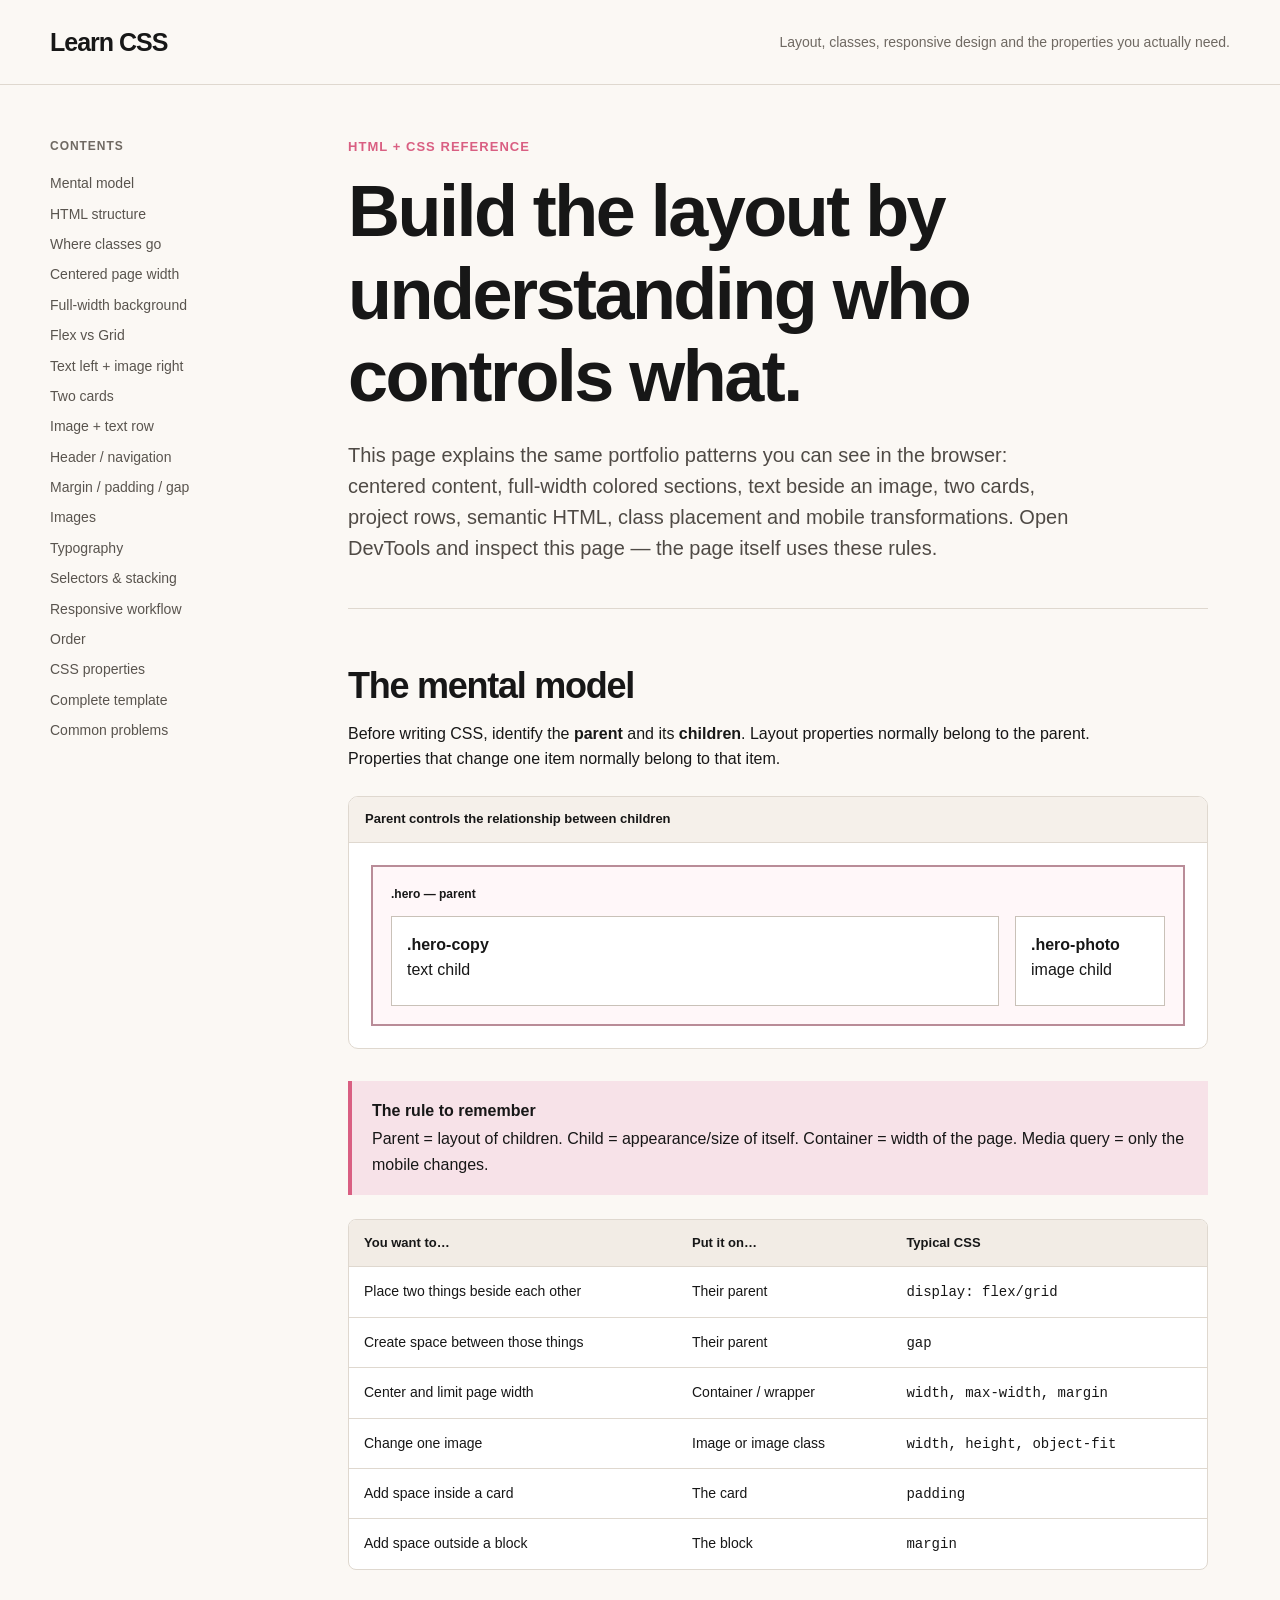
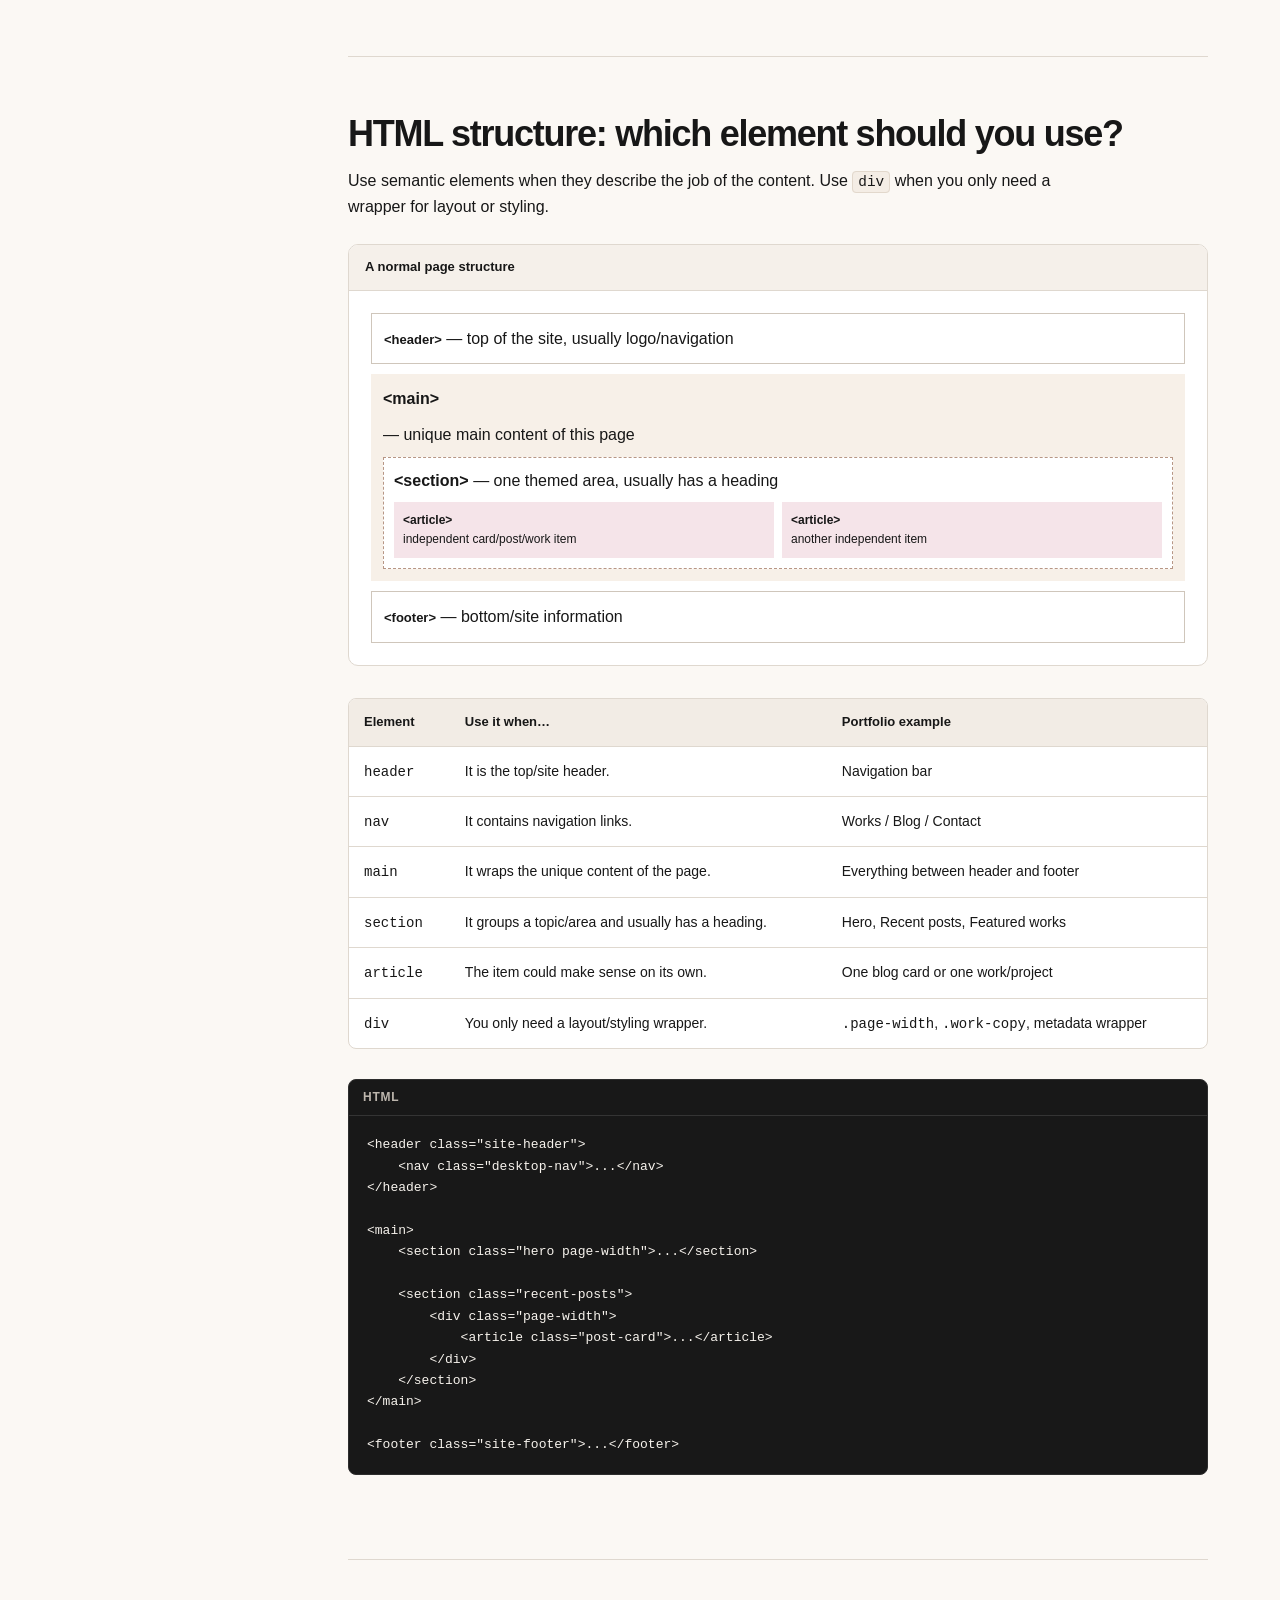
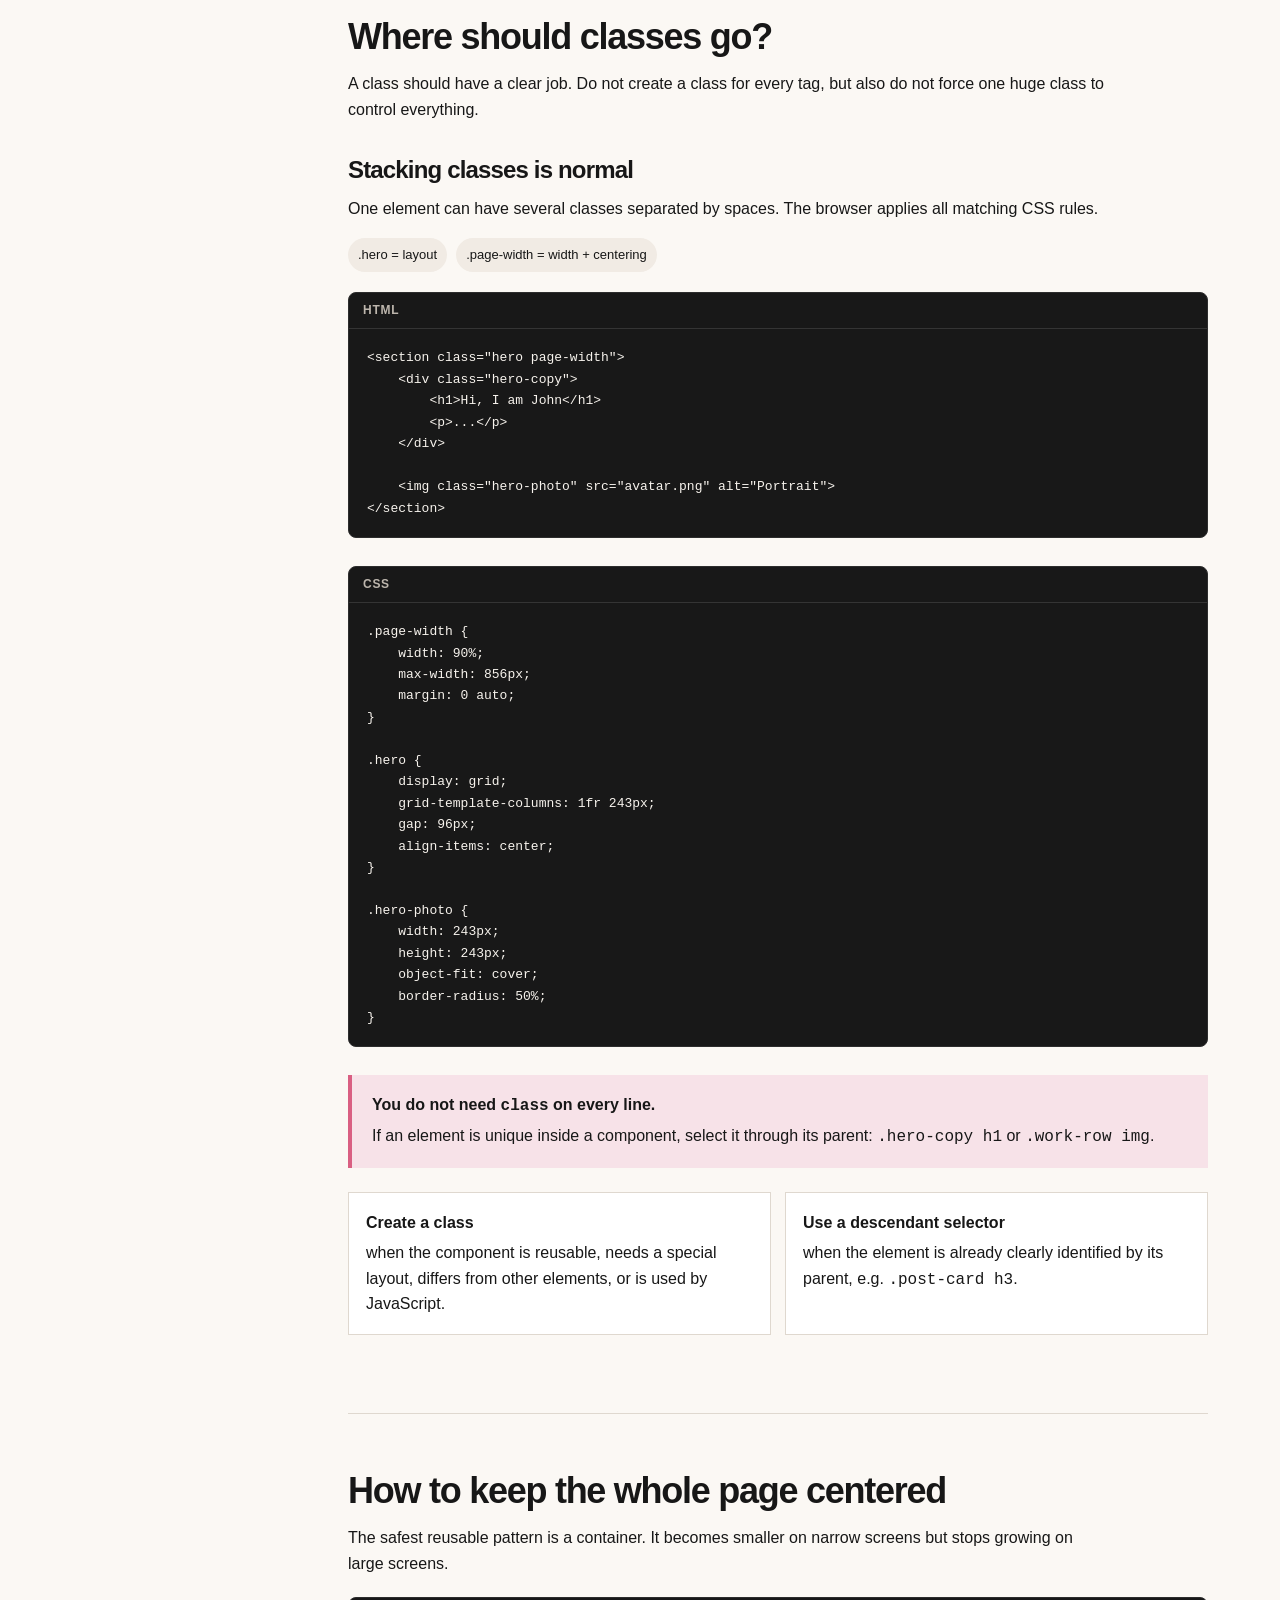
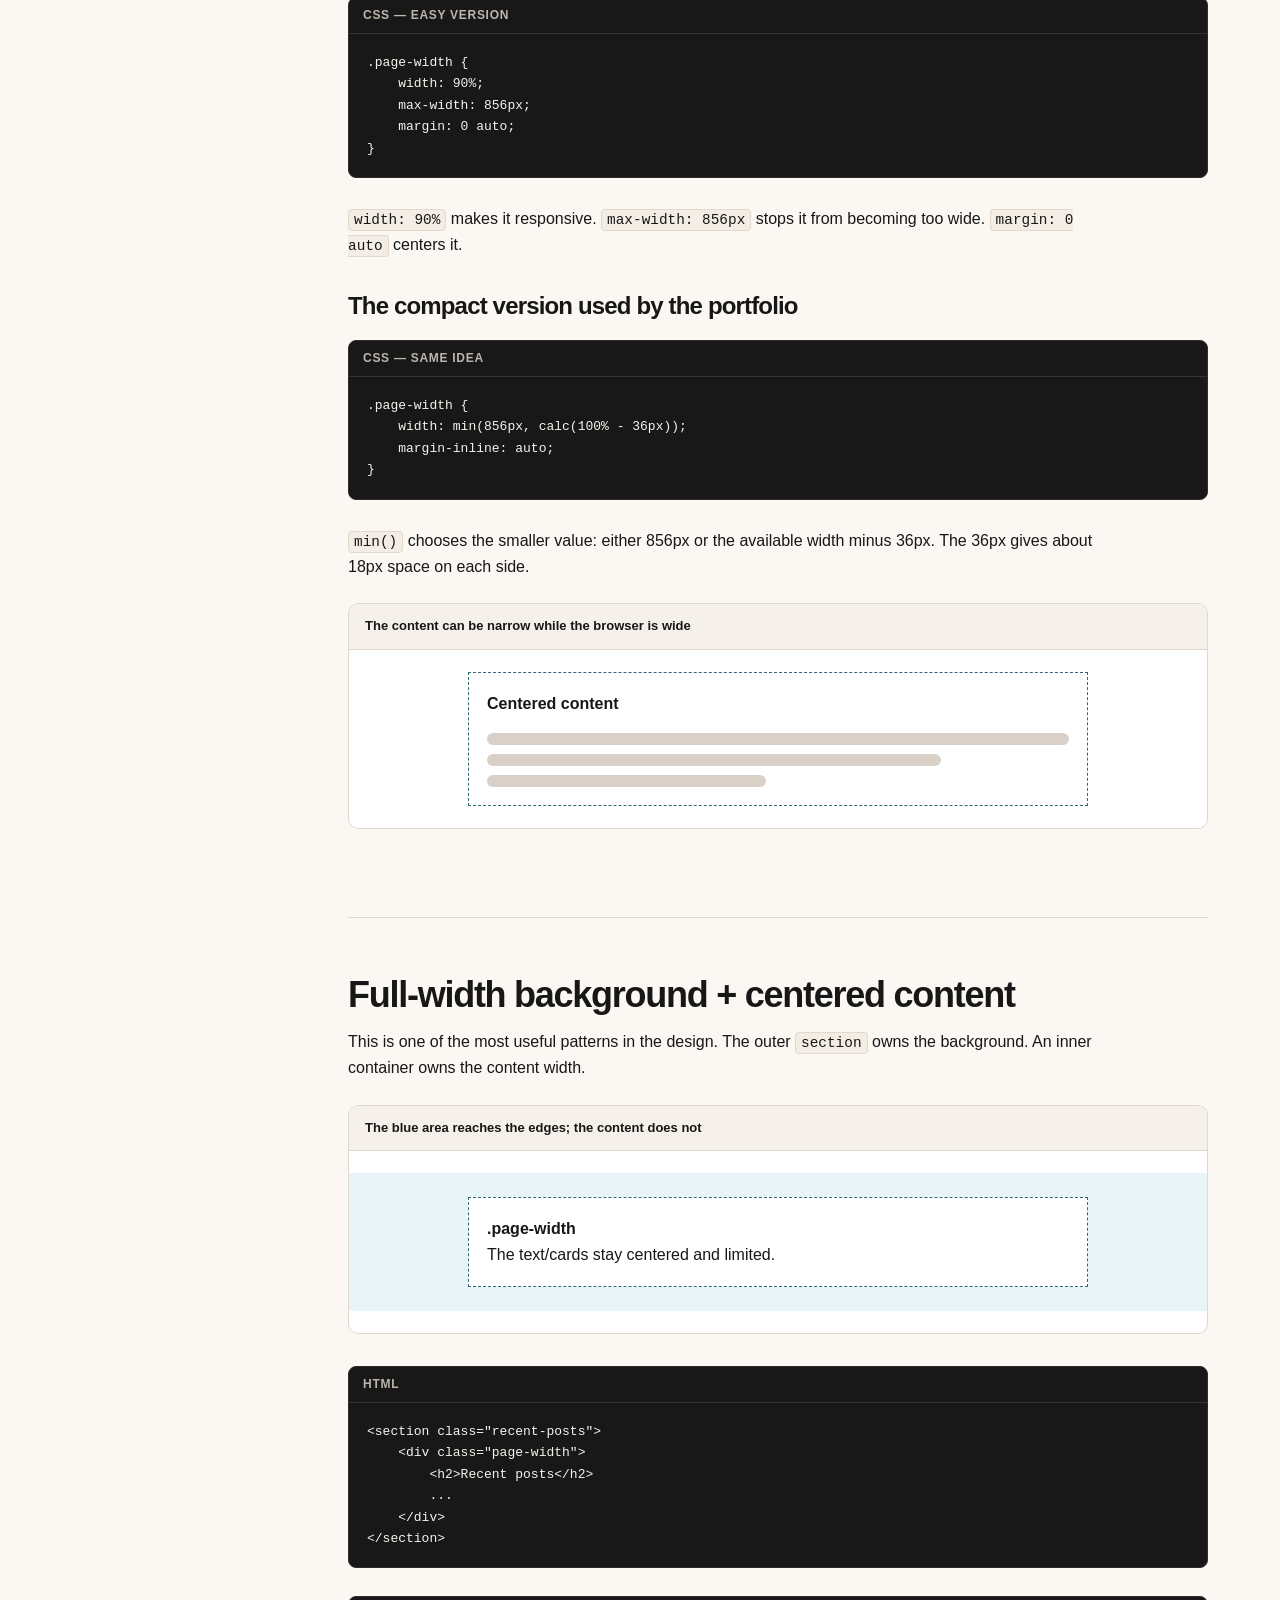
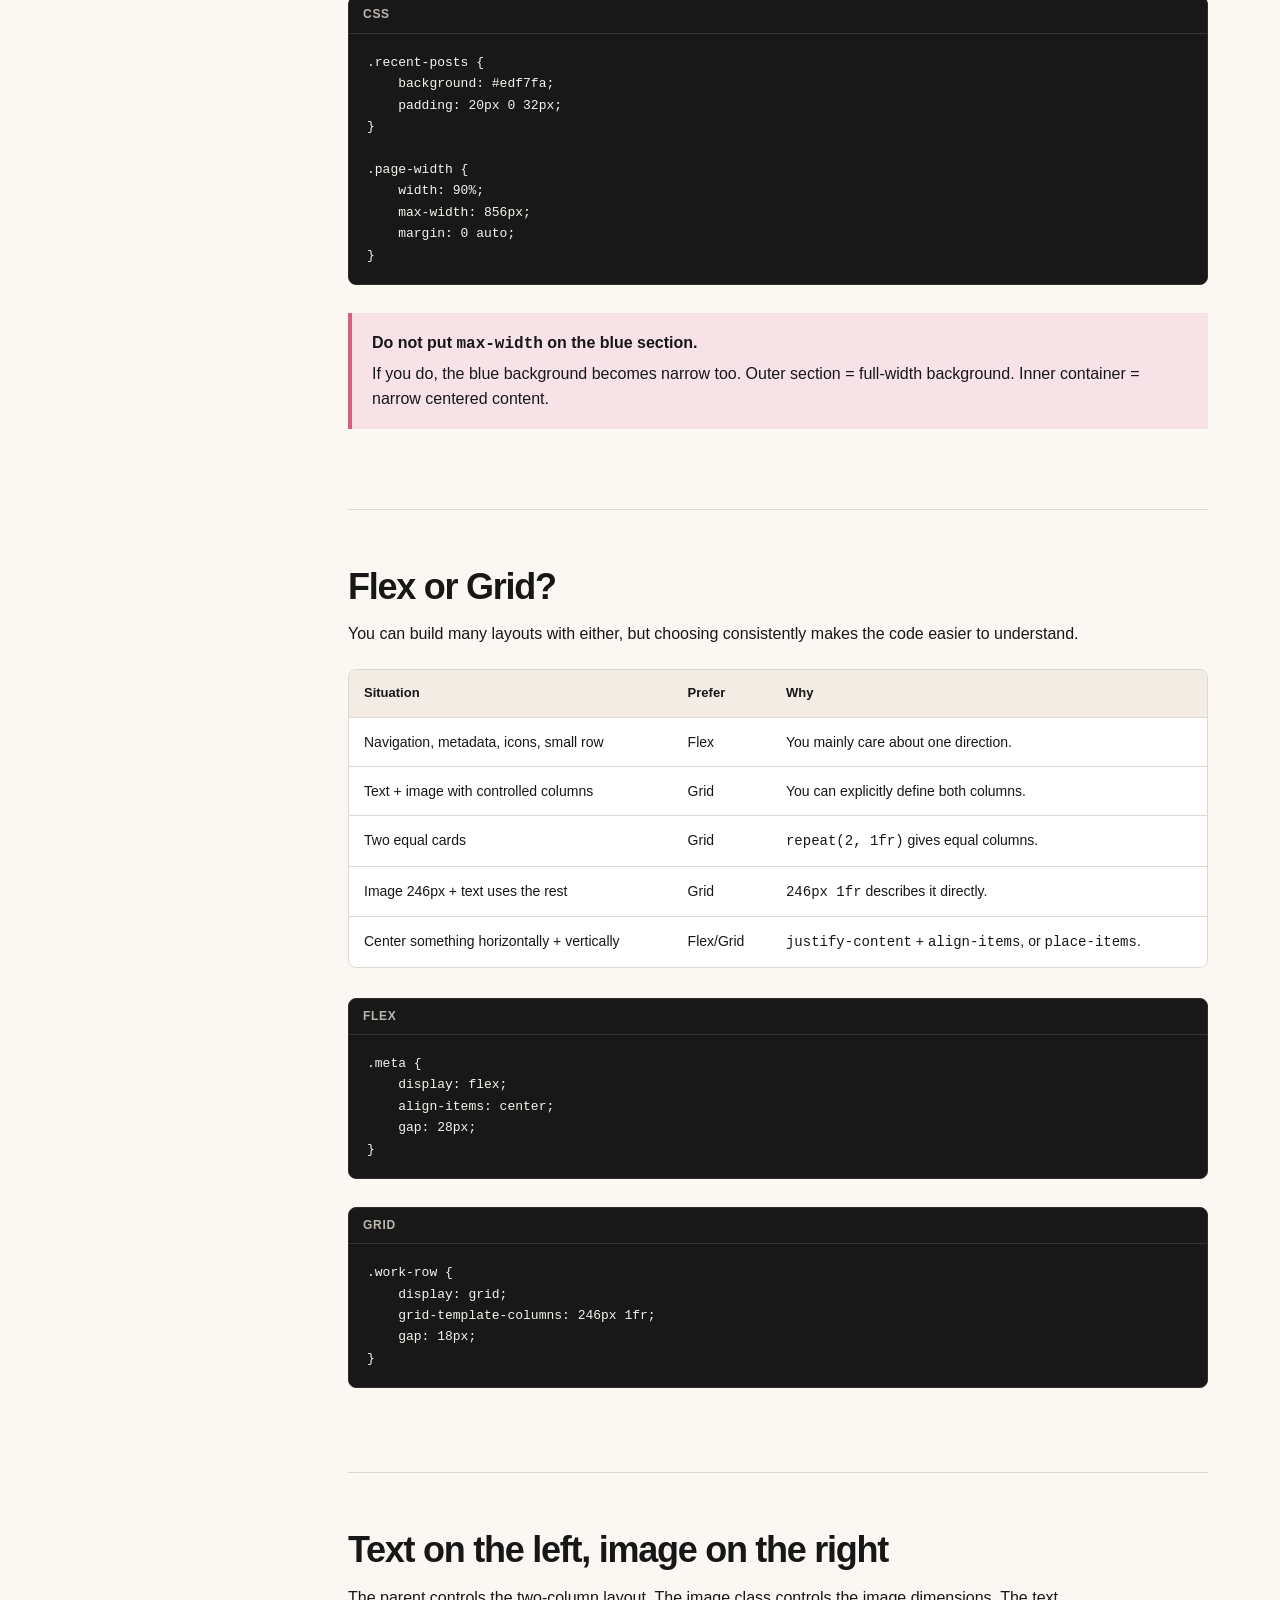
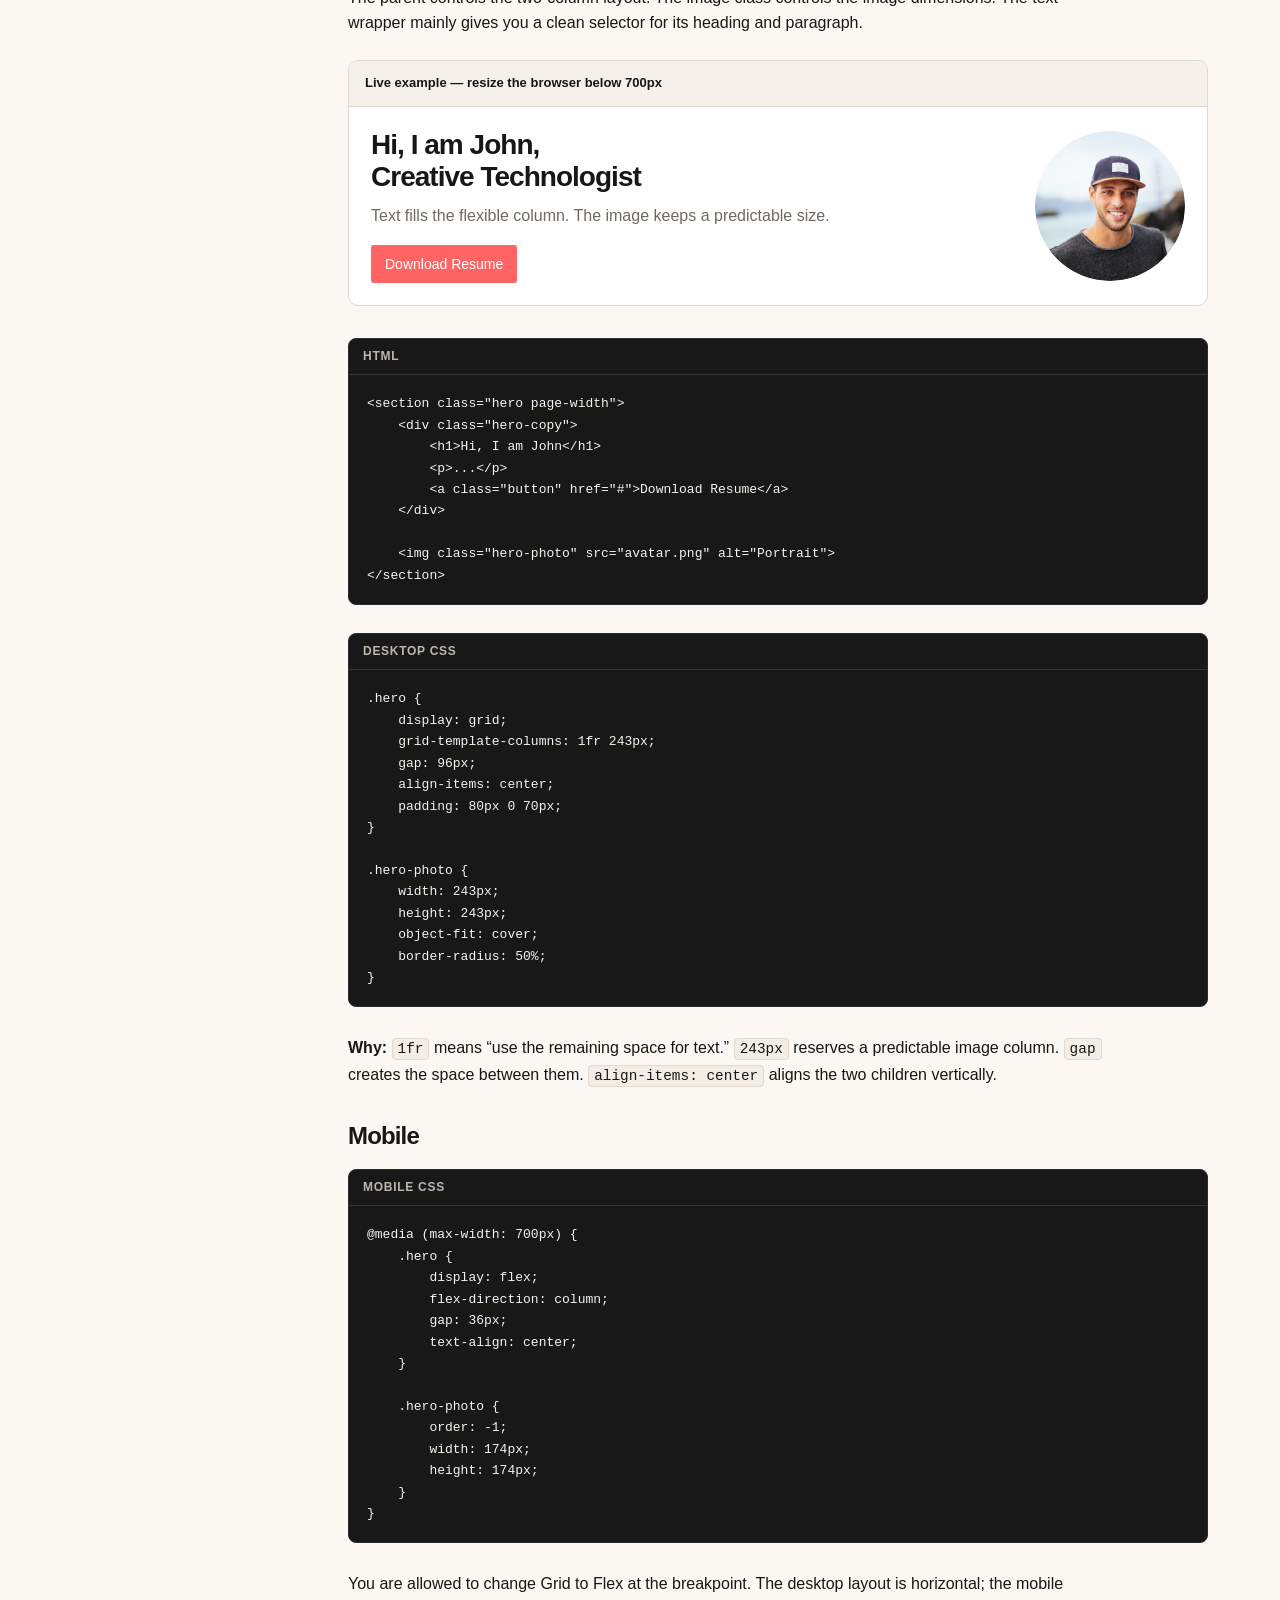
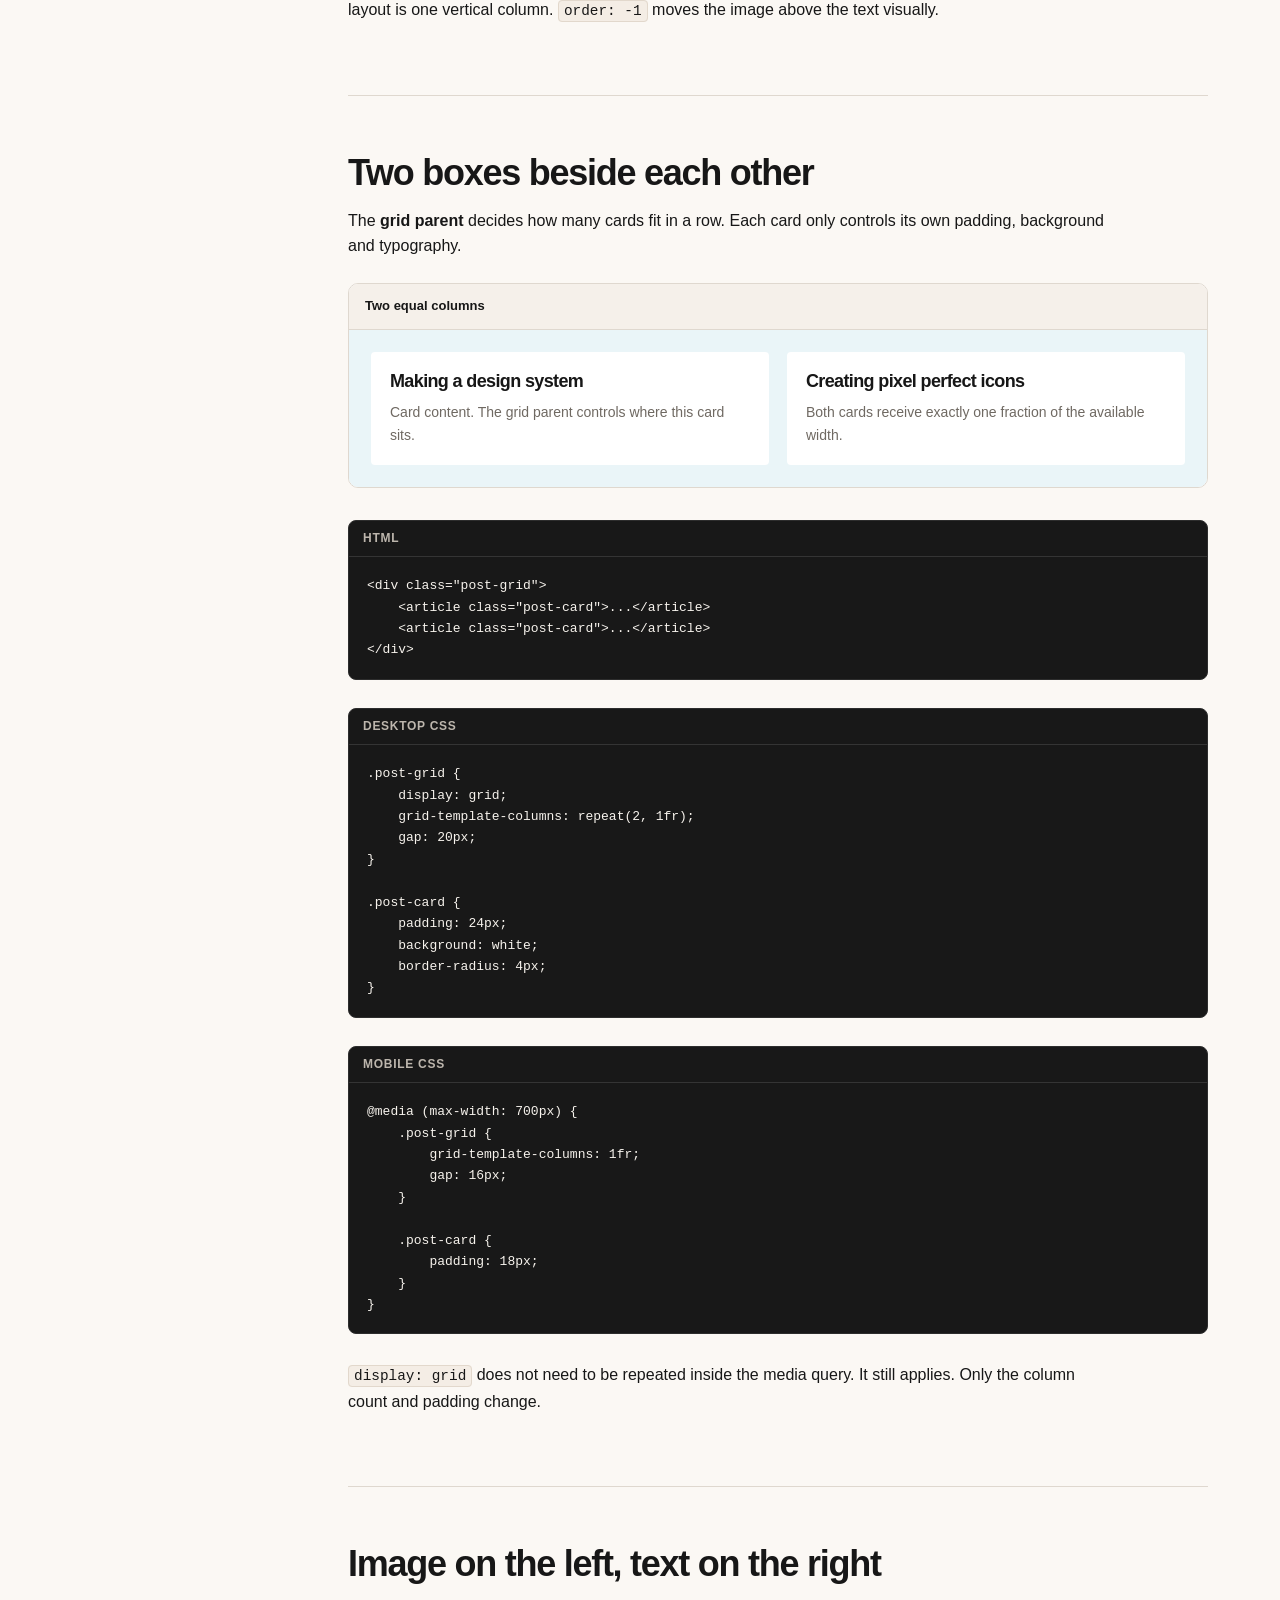
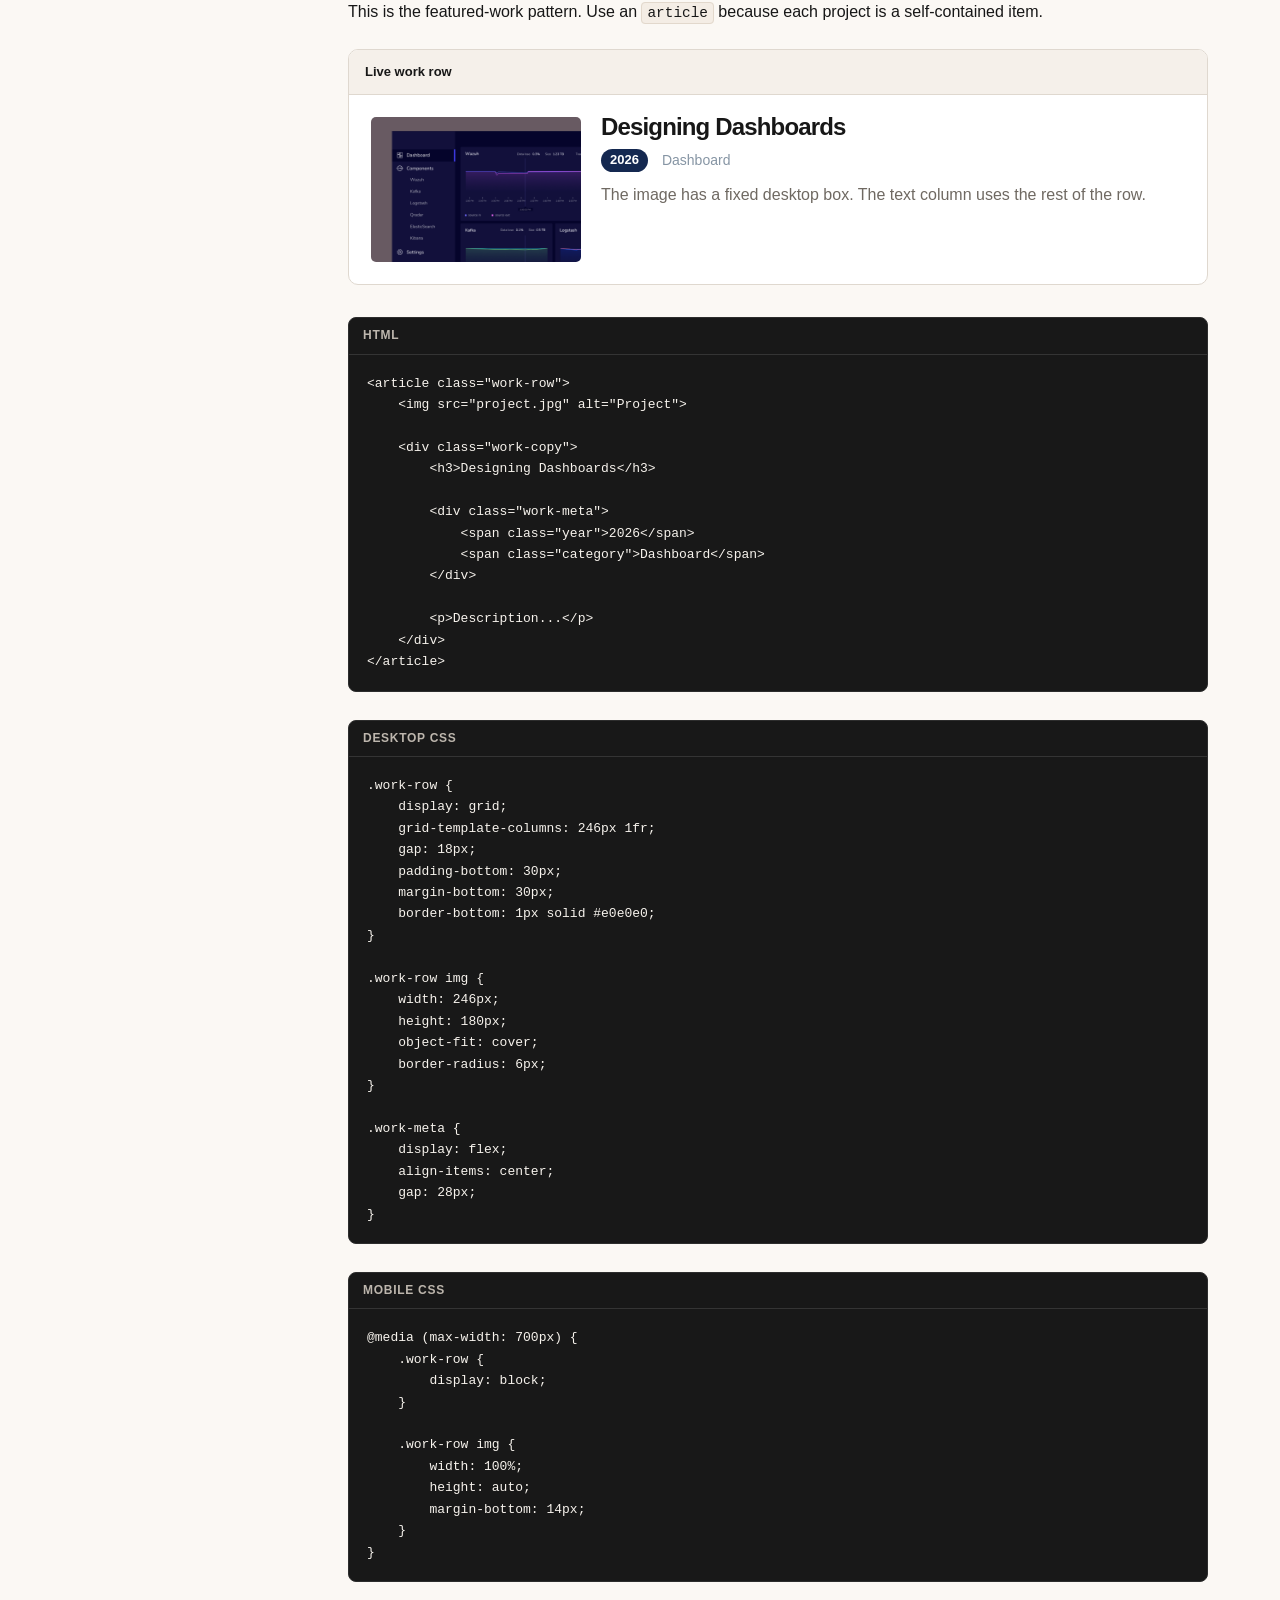
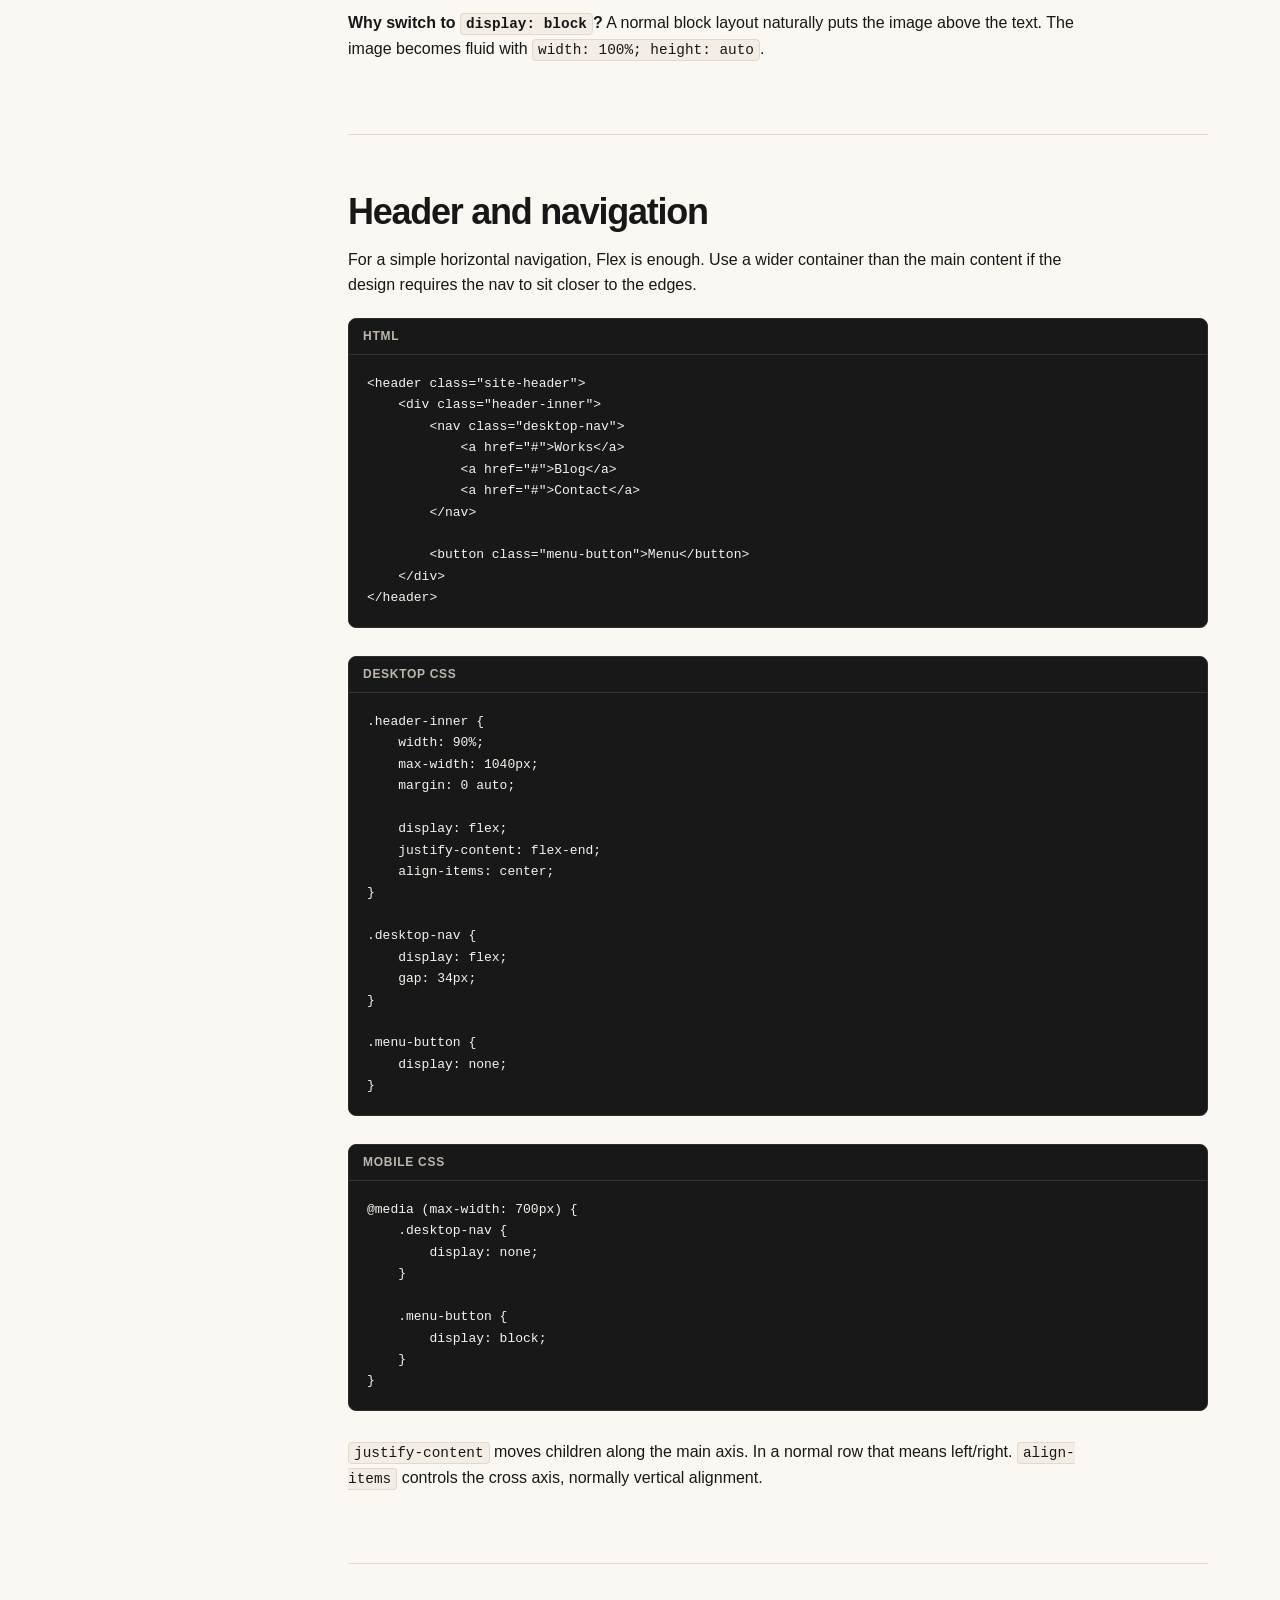
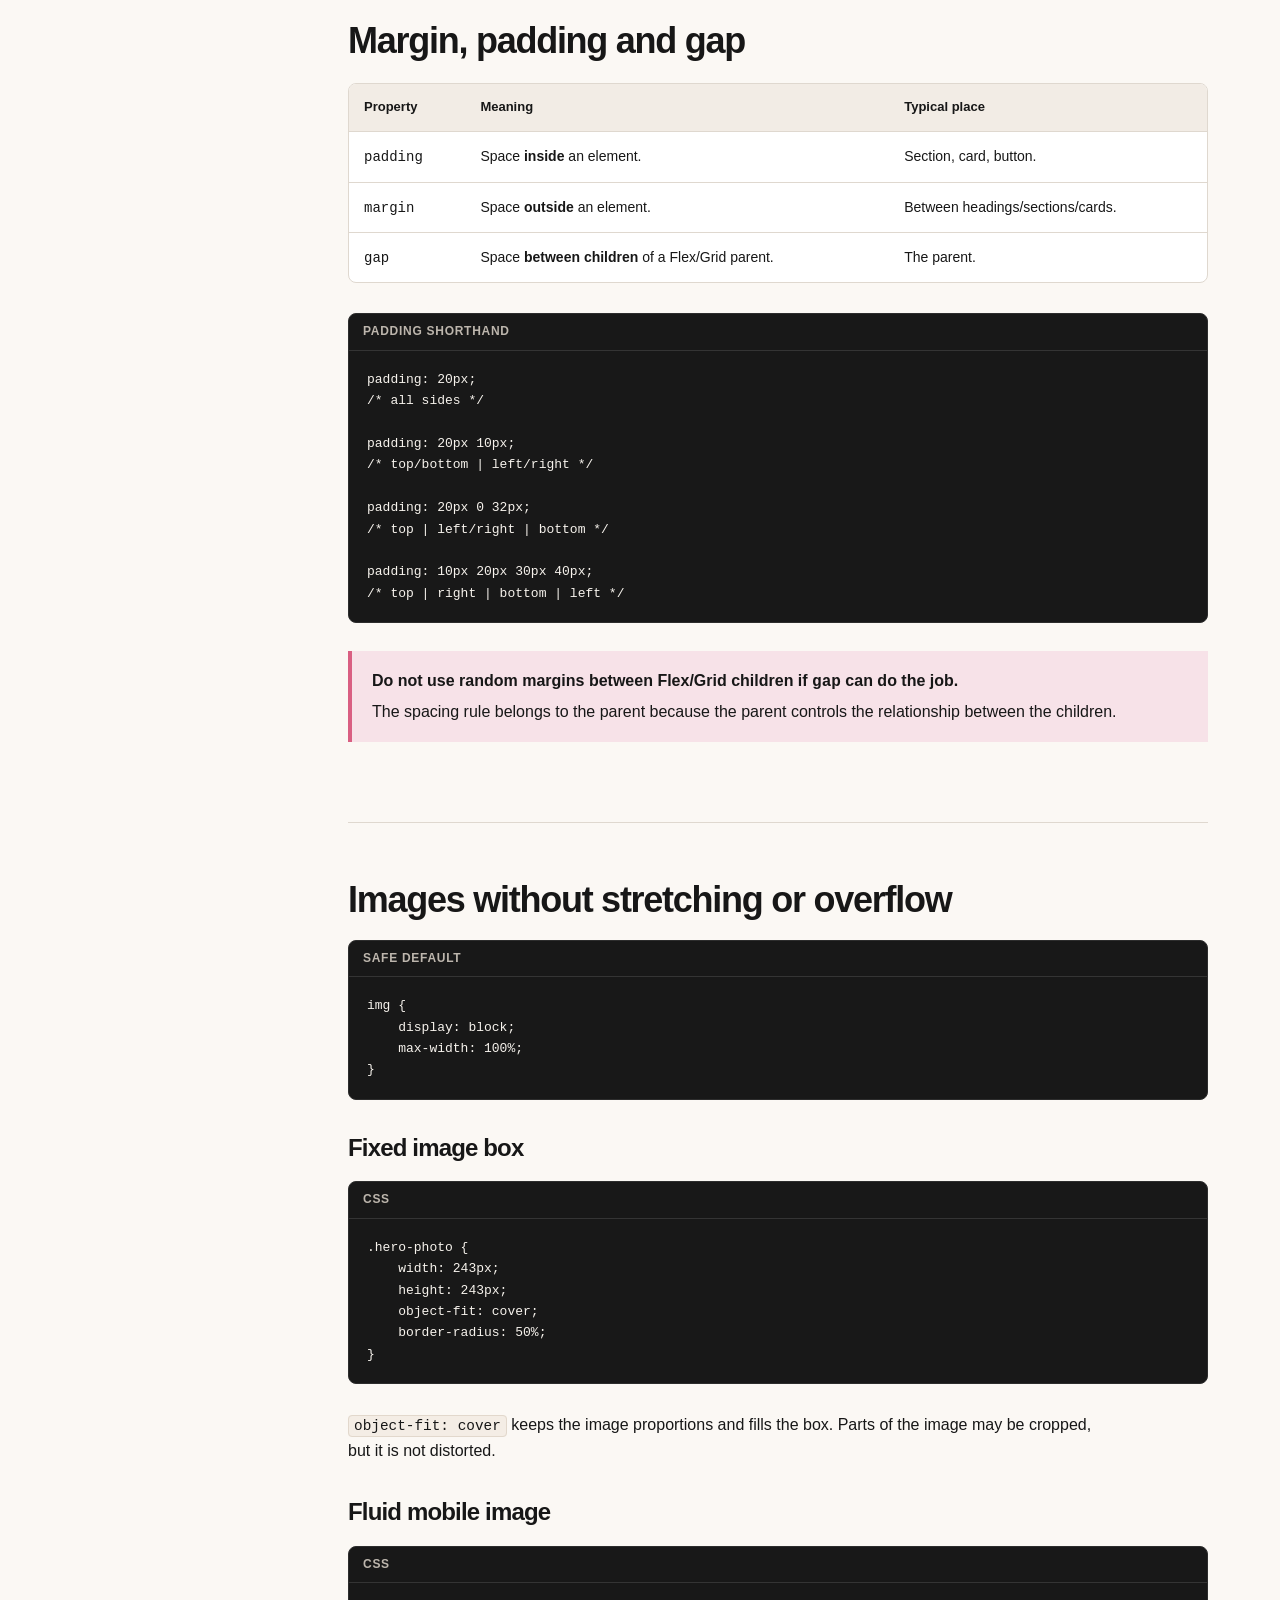
==== learn-css.html @ 68e6df2b "Add files via upload" ====
<!DOCTYPE html>
<html lang="en">
<head>
    <meta charset="UTF-8">
    <meta name="viewport" content="width=device-width, initial-scale=1.0">
    <meta name="description" content="A visual CSS layout and responsive design reference for building portfolio-style pages with HTML and CSS.">
    <title>Learn CSS — Layout & Responsive Design</title>
    <style>

/* =========================================================
   LEARN CSS — LAYOUT & RESPONSIVE DESIGN
   Open this file in DevTools. It is intentionally organized
   in the same order as the page.
   ========================================================= */

/* ---------- DESIGN TOKENS ---------- */
:root {
    --ink: #171717;
    --muted: #6f6962;
    --paper: #fbf8f4;
    --surface: #ffffff;
    --soft: #f1ebe4;
    --line: #dfd8cf;
    --accent: #d95f82;
    --accent-soft: #f7e2e8;
    --blue-soft: #e8f4f7;
    --blue: #2f6775;
    --code-bg: #181818;
    --code-text: #f7f3ed;
    --max-guide: 860px;
}

/* ---------- SAFE DEFAULTS ---------- */
* {
    box-sizing: border-box;
}

html {
    scroll-behavior: smooth;
}

body {
    margin: 0;
    color: var(--ink);
    background: var(--paper);
    font-family: Helvetica, Arial, sans-serif;
    font-size: 16px;
    line-height: 1.6;
}

img {
    display: block;
    max-width: 100%;
}

a {
    color: inherit;
}

button,
input,
select,
textarea {
    font: inherit;
}

code,
pre {
    font-family: "SFMono-Regular", Consolas, "Liberation Mono", monospace;
}

/* ---------- PAGE SHELL ---------- */
.site-header {
    border-bottom: 1px solid var(--line);
    background: rgba(251, 248, 244, 0.96);
}

.header-inner {
    width: min(1180px, calc(100% - 40px));
    margin: 0 auto;
    padding: 22px 0;
    display: flex;
    justify-content: space-between;
    align-items: center;
    gap: 24px;
}

.brand {
    font-size: 25px;
    font-weight: 800;
    letter-spacing: -0.04em;
    text-decoration: none;
}

.header-note {
    margin: 0;
    color: var(--muted);
    font-size: 14px;
}

.mobile-toc {
    display: none;
}

.page-shell {
    width: min(1180px, calc(100% - 40px));
    margin: 0 auto;
    padding: 52px 0 90px;
    display: grid;
    grid-template-columns: 230px minmax(0, 1fr);
    gap: 68px;
    align-items: start;
}

.sidebar {
    position: sticky;
    top: 24px;
}

.sidebar-title {
    margin: 0 0 12px;
    color: var(--muted);
    font-size: 12px;
    font-weight: 700;
    letter-spacing: 0.08em;
    text-transform: uppercase;
}

.sidebar a {
    display: block;
    padding: 4px 0;
    color: #59544e;
    font-size: 14px;
    text-decoration: none;
}

.sidebar a:hover {
    color: var(--accent);
}

.guide {
    min-width: 0;
    max-width: var(--max-guide);
}

/* ---------- TYPOGRAPHY ---------- */
.guide-intro {
    padding-bottom: 44px;
    border-bottom: 1px solid var(--line);
}

.eyebrow {
    margin: 0 0 12px;
    color: var(--accent);
    font-size: 13px;
    font-weight: 800;
    letter-spacing: 0.08em;
    text-transform: uppercase;
}

h1,
h2,
h3,
h4 {
    line-height: 1.15;
    letter-spacing: -0.035em;
}

h1 {
    max-width: 780px;
    margin: 0 0 22px;
    font-size: clamp(42px, 7vw, 72px);
}

.lead {
    max-width: 740px;
    margin: 0;
    color: #4f4a45;
    font-size: 20px;
    line-height: 1.55;
}

.guide-section {
    padding: 56px 0;
    border-bottom: 1px solid var(--line);
    scroll-margin-top: 24px;
}

.guide-section > h2 {
    margin: 0 0 14px;
    font-size: 36px;
}

.guide-section > h3 {
    margin: 34px 0 12px;
    font-size: 24px;
}

.guide-section > p,
.guide-section > ul,
.guide-section > ol {
    max-width: 760px;
}

.guide-section p {
    margin-top: 0;
}

.muted {
    color: var(--muted);
}

.rule {
    margin: 24px 0;
    padding: 17px 20px;
    border-left: 4px solid var(--accent);
    background: var(--accent-soft);
}

.rule strong {
    display: block;
    margin-bottom: 3px;
}

.small-note {
    color: var(--muted);
    font-size: 14px;
}

/* ---------- CODE ---------- */
.code-block {
    margin: 20px 0 28px;
    border: 1px solid #2d2d2d;
    border-radius: 8px;
    overflow: hidden;
    background: var(--code-bg);
}

.code-label {
    padding: 8px 14px;
    border-bottom: 1px solid #343434;
    color: #bdb6ad;
    font-size: 12px;
    font-weight: 700;
    letter-spacing: 0.06em;
    text-transform: uppercase;
}

pre {
    margin: 0;
    padding: 18px;
    overflow-x: auto;
    color: var(--code-text);
    font-size: 13px;
    line-height: 1.65;
    tab-size: 4;
}

.inline-code {
    padding: 2px 5px;
    border: 1px solid #e2d8cc;
    border-radius: 4px;
    background: #f4ede5;
    font-size: 0.9em;
}

/* ---------- TABLES ---------- */
.table-wrap {
    margin: 22px 0 30px;
    overflow-x: auto;
    border: 1px solid var(--line);
    border-radius: 8px;
    background: var(--surface);
}

table {
    width: 100%;
    border-collapse: collapse;
    min-width: 650px;
}

th,
td {
    padding: 13px 15px;
    border-bottom: 1px solid var(--line);
    text-align: left;
    vertical-align: top;
}

th {
    background: #f2ece5;
    font-size: 13px;
}

td {
    font-size: 14px;
}

tr:last-child td {
    border-bottom: 0;
}

/* ---------- LIVE VISUAL EXAMPLES ---------- */
.demo {
    margin: 24px 0 32px;
    border: 1px solid var(--line);
    border-radius: 10px;
    overflow: hidden;
    background: var(--surface);
}

.demo-title {
    margin: 0;
    padding: 12px 16px;
    border-bottom: 1px solid var(--line);
    background: #f5f0ea;
    font-size: 13px;
    font-weight: 700;
}

.demo-body {
    padding: 22px;
}

.demo-caption {
    margin: 14px 0 0;
    color: var(--muted);
    font-size: 13px;
}

/* Parent / child */
.parent-demo {
    padding: 18px;
    border: 2px solid #b98c98;
    background: #fff7f9;
}

.parent-demo > span {
    display: block;
    margin-bottom: 12px;
    font-size: 12px;
    font-weight: 700;
}

.parent-children {
    display: grid;
    grid-template-columns: 1fr 150px;
    gap: 16px;
}

.child-demo {
    min-height: 90px;
    padding: 15px;
    border: 1px solid #c9c1b8;
    background: white;
}

/* Full width strip */
.full-strip-demo {
    margin-inline: -22px;
    padding: 24px 22px;
    background: var(--blue-soft);
}

.inner-width-demo {
    width: 82%;
    max-width: 620px;
    margin: 0 auto;
    padding: 18px;
    border: 1px dashed var(--blue);
    background: #fff;
}

.width-bars {
    display: grid;
    gap: 9px;
    margin-top: 16px;
}

.width-bar {
    height: 12px;
    border-radius: 20px;
    background: #d9d1c7;
}

.width-bar.long { width: 100%; }
.width-bar.medium { width: 78%; }
.width-bar.short { width: 48%; }

/* Hero live demo */
.portfolio-hero-demo {
    display: grid;
    grid-template-columns: 1fr 150px;
    gap: 34px;
    align-items: center;
}

.portfolio-hero-demo h3 {
    margin: 0 0 10px;
    font-size: 28px;
}

.portfolio-hero-demo p {
    margin: 0 0 16px;
    color: var(--muted);
}

.demo-button {
    display: inline-block;
    padding: 8px 14px;
    border-radius: 3px;
    background: #ff6464;
    color: white;
    font-size: 14px;
    text-decoration: none;
}

.portfolio-hero-demo img {
    width: 150px;
    height: 150px;
    object-fit: cover;
    border-radius: 50%;
}

/* Cards */
.cards-demo {
    display: grid;
    grid-template-columns: repeat(2, 1fr);
    gap: 18px;
    padding: 22px;
    background: #eaf5f8;
}

.mini-card {
    padding: 19px;
    background: white;
    border-radius: 4px;
}

.mini-card h4 {
    margin: 0 0 10px;
    font-size: 18px;
}

.mini-card p {
    margin: 0;
    color: var(--muted);
    font-size: 14px;
}

/* Work row */
.work-demo {
    display: grid;
    grid-template-columns: 210px 1fr;
    gap: 20px;
    align-items: start;
}

.work-demo img {
    width: 210px;
    height: 145px;
    object-fit: cover;
    border-radius: 5px;
}

.work-demo h3 {
    margin: -4px 0 8px;
    font-size: 24px;
}

.work-demo p {
    margin: 10px 0 0;
    color: var(--muted);
}

.meta-demo {
    display: flex;
    align-items: center;
    gap: 14px;
}

.year-demo {
    padding: 1px 9px;
    border-radius: 20px;
    background: #142850;
    color: white;
    font-size: 13px;
    font-weight: 700;
}

.category-demo {
    color: #8695a4;
    font-size: 14px;
}

/* Side-by-side comparison */
.compare {
    display: grid;
    grid-template-columns: repeat(2, 1fr);
    gap: 18px;
    margin: 22px 0 30px;
}

.compare-panel {
    min-width: 0;
    padding: 18px;
    border: 1px solid var(--line);
    border-radius: 8px;
    background: white;
}

.compare-panel h4 {
    margin: 0 0 14px;
    font-size: 15px;
}

.phone-frame {
    max-width: 250px;
    margin: 0 auto;
    padding: 14px;
    border: 7px solid #262626;
    border-radius: 22px;
    background: white;
}

.phone-hero {
    display: flex;
    flex-direction: column;
    gap: 14px;
    text-align: center;
}

.phone-hero img {
    order: -1;
    width: 90px;
    height: 90px;
    margin: 0 auto;
    object-fit: cover;
    border-radius: 50%;
}

.phone-hero h4 {
    margin: 0;
    font-size: 18px;
}

.phone-hero p {
    margin: 0;
    color: var(--muted);
    font-size: 12px;
}

.phone-cards {
    display: grid;
    grid-template-columns: 1fr;
    gap: 9px;
}

.phone-card {
    padding: 12px;
    background: #eaf5f8;
    font-size: 12px;
}

.phone-work img {
    width: 100%;
    height: auto;
    margin-bottom: 10px;
}

.phone-work h4 {
    margin-bottom: 6px;
}

/* Semantic HTML */
.semantic-demo {
    display: grid;
    gap: 10px;
}

.semantic-box {
    padding: 12px;
    border: 1px solid #cfc6bb;
    background: #fff;
}

.semantic-box strong {
    font-size: 13px;
}

.semantic-main {
    display: grid;
    gap: 10px;
    padding: 12px;
    background: #f7f0e8;
}

.semantic-section {
    padding: 10px;
    border: 1px dashed #b79685;
    background: #fff;
}

.semantic-articles {
    display: grid;
    grid-template-columns: repeat(2, 1fr);
    gap: 8px;
    margin-top: 8px;
}

.semantic-articles article {
    padding: 9px;
    background: #f5e4e9;
    font-size: 12px;
}

/* Class stacking */
.stack-demo {
    display: flex;
    flex-wrap: wrap;
    gap: 9px;
    margin: 16px 0;
}

.stack-pill {
    padding: 7px 10px;
    border-radius: 999px;
    background: var(--soft);
    font-size: 13px;
}

.stack-result {
    padding: 18px;
    border: 1px solid var(--line);
    background: white;
}

/* Property list */
.property-groups {
    display: grid;
    grid-template-columns: repeat(2, 1fr);
    gap: 18px;
}

.property-group {
    padding: 18px;
    border: 1px solid var(--line);
    background: white;
}

.property-group h3 {
    margin: 0 0 13px;
    font-size: 18px;
}

.property-list {
    margin: 0;
    padding: 0;
    list-style: none;
}

.property-list li {
    padding: 7px 0;
    border-bottom: 1px solid #eee7df;
    font-size: 14px;
}

.property-list li:last-child {
    border-bottom: 0;
}

.property-list code {
    font-weight: 700;
}

/* Decision cards */
.decision-grid {
    display: grid;
    grid-template-columns: repeat(2, 1fr);
    gap: 14px;
    margin: 22px 0;
}

.decision {
    padding: 17px;
    border: 1px solid var(--line);
    background: white;
}

.decision strong {
    display: block;
    margin-bottom: 5px;
}

/* Footer */
.site-footer {
    width: min(1180px, calc(100% - 40px));
    margin: 0 auto;
    padding: 30px 0 50px;
    color: var(--muted);
    font-size: 13px;
}

/* ---------- RESPONSIVE GUIDE PAGE ----------
   Same principle as the portfolio:
   desktop CSS first, mobile only overrides what changes.
   ------------------------------------------------------ */
@media (max-width: 900px) {
    .page-shell {
        grid-template-columns: 1fr;
        gap: 28px;
    }

    .sidebar {
        display: none;
    }

    .mobile-toc {
        display: block;
        width: min(1180px, calc(100% - 40px));
        margin: 20px auto 0;
        border: 1px solid var(--line);
        background: white;
    }

    .mobile-toc summary {
        padding: 12px 15px;
        cursor: pointer;
        font-weight: 700;
    }

    .mobile-toc nav {
        padding: 0 15px 14px;
        columns: 2;
    }

    .mobile-toc a {
        display: block;
        padding: 4px 0;
        font-size: 13px;
        text-decoration: none;
    }
}

@media (max-width: 700px) {
    .header-inner {
        padding: 16px 0;
    }

    .header-note {
        display: none;
    }

    .page-shell {
        width: min(100% - 28px, 860px);
        padding-top: 32px;
    }

    h1 {
        font-size: 43px;
    }

    .lead {
        font-size: 18px;
    }

    .guide-section {
        padding: 42px 0;
    }

    .guide-section > h2 {
        font-size: 30px;
    }

    .compare,
    .property-groups,
    .decision-grid {
        grid-template-columns: 1fr;
    }

    .parent-children {
        grid-template-columns: 1fr;
    }

    /* The same hero change explained in the guide */
    .portfolio-hero-demo {
        display: flex;
        flex-direction: column;
        gap: 20px;
        text-align: center;
    }

    .portfolio-hero-demo img {
        order: -1;
        width: 118px;
        height: 118px;
    }

    /* Two cards become one column */
    .cards-demo {
        grid-template-columns: 1fr;
    }

    /* Image + text becomes stacked */
    .work-demo {
        display: block;
    }

    .work-demo img {
        width: 100%;
        height: auto;
        margin-bottom: 14px;
    }

    .semantic-articles {
        grid-template-columns: 1fr;
    }

    .mobile-toc nav {
        columns: 1;
    }
}

@media (max-width: 430px) {
    pre {
        font-size: 12px;
    }

    .demo-body {
        padding: 16px;
    }

    .full-strip-demo {
        margin-inline: -16px;
        padding-inline: 16px;
    }
}

    </style>
</head>
<body>

<header class="site-header">
    <div class="header-inner">
        <a class="brand" href="#top">Learn CSS</a>
        <p class="header-note">Layout, classes, responsive design and the properties you actually need.</p>
    </div>
</header>

<details class="mobile-toc">
    <summary>Contents</summary>
    <nav>
        <a href="#mental-model">Mental model</a>
        <a href="#html-structure">HTML structure</a>
        <a href="#classes">Classes</a>
        <a href="#page-width">Page width</a>
        <a href="#full-background">Full-width background</a>
        <a href="#flex-grid">Flex vs Grid</a>
        <a href="#hero">Hero</a>
        <a href="#cards">Two cards</a>
        <a href="#work-row">Image + text</a>
        <a href="#header">Header / nav</a>
        <a href="#spacing">Spacing</a>
        <a href="#images">Images</a>
        <a href="#typography">Typography</a>
        <a href="#selectors">Selectors</a>
        <a href="#responsive">Responsive CSS</a>
        <a href="#order">Order</a>
        <a href="#properties">Property reference</a>
        <a href="#template">Complete template</a>
        <a href="#debugging">Common problems</a>
    </nav>
</details>

<div class="page-shell" id="top">
    <aside class="sidebar">
        <p class="sidebar-title">Contents</p>
        <a href="#mental-model">Mental model</a>
        <a href="#html-structure">HTML structure</a>
        <a href="#classes">Where classes go</a>
        <a href="#page-width">Centered page width</a>
        <a href="#full-background">Full-width background</a>
        <a href="#flex-grid">Flex vs Grid</a>
        <a href="#hero">Text left + image right</a>
        <a href="#cards">Two cards</a>
        <a href="#work-row">Image + text row</a>
        <a href="#header">Header / navigation</a>
        <a href="#spacing">Margin / padding / gap</a>
        <a href="#images">Images</a>
        <a href="#typography">Typography</a>
        <a href="#selectors">Selectors & stacking</a>
        <a href="#responsive">Responsive workflow</a>
        <a href="#order">Order</a>
        <a href="#properties">CSS properties</a>
        <a href="#template">Complete template</a>
        <a href="#debugging">Common problems</a>
    </aside>

    <main class="guide">
        <section class="guide-intro">
            <p class="eyebrow">HTML + CSS reference</p>
            <h1>Build the layout by understanding who controls what.</h1>
            <p class="lead">
                This page explains the same portfolio patterns you can see in the browser:
                centered content, full-width colored sections, text beside an image, two cards,
                project rows, semantic HTML, class placement and mobile transformations.
                Open DevTools and inspect this page — the page itself uses these rules.
            </p>
        </section>

        <section class="guide-section" id="mental-model">
            <h2>The mental model</h2>
            <p>Before writing CSS, identify the <strong>parent</strong> and its <strong>children</strong>. Layout properties normally belong to the parent. Properties that change one item normally belong to that item.</p>

            <div class="demo">
                <p class="demo-title">Parent controls the relationship between children</p>
                <div class="demo-body">
                    <div class="parent-demo">
                        <span>.hero — parent</span>
                        <div class="parent-children">
                            <div class="child-demo"><strong>.hero-copy</strong><br>text child</div>
                            <div class="child-demo"><strong>.hero-photo</strong><br>image child</div>
                        </div>
                    </div>
                </div>
            </div>

            <div class="rule">
                <strong>The rule to remember</strong>
                Parent = layout of children. Child = appearance/size of itself. Container = width of the page. Media query = only the mobile changes.
            </div>

            <div class="table-wrap">
                <table>
                    <thead><tr><th>You want to…</th><th>Put it on…</th><th>Typical CSS</th></tr></thead>
                    <tbody>
                        <tr><td>Place two things beside each other</td><td>Their parent</td><td><code>display: flex/grid</code></td></tr>
                        <tr><td>Create space between those things</td><td>Their parent</td><td><code>gap</code></td></tr>
                        <tr><td>Center and limit page width</td><td>Container / wrapper</td><td><code>width, max-width, margin</code></td></tr>
                        <tr><td>Change one image</td><td>Image or image class</td><td><code>width, height, object-fit</code></td></tr>
                        <tr><td>Add space inside a card</td><td>The card</td><td><code>padding</code></td></tr>
                        <tr><td>Add space outside a block</td><td>The block</td><td><code>margin</code></td></tr>
                    </tbody>
                </table>
            </div>
        </section>

        <section class="guide-section" id="html-structure">
            <h2>HTML structure: which element should you use?</h2>
            <p>Use semantic elements when they describe the job of the content. Use <code class="inline-code">div</code> when you only need a wrapper for layout or styling.</p>

            <div class="demo">
                <p class="demo-title">A normal page structure</p>
                <div class="demo-body semantic-demo">
                    <div class="semantic-box"><strong>&lt;header&gt;</strong> — top of the site, usually logo/navigation</div>
                    <div class="semantic-main">
                        <strong>&lt;main&gt;</strong> — unique main content of this page
                        <div class="semantic-section">
                            <strong>&lt;section&gt;</strong> — one themed area, usually has a heading
                            <div class="semantic-articles">
                                <article><strong>&lt;article&gt;</strong><br>independent card/post/work item</article>
                                <article><strong>&lt;article&gt;</strong><br>another independent item</article>
                            </div>
                        </div>
                    </div>
                    <div class="semantic-box"><strong>&lt;footer&gt;</strong> — bottom/site information</div>
                </div>
            </div>

            <div class="table-wrap">
                <table>
                    <thead><tr><th>Element</th><th>Use it when…</th><th>Portfolio example</th></tr></thead>
                    <tbody>
                        <tr><td><code>header</code></td><td>It is the top/site header.</td><td>Navigation bar</td></tr>
                        <tr><td><code>nav</code></td><td>It contains navigation links.</td><td>Works / Blog / Contact</td></tr>
                        <tr><td><code>main</code></td><td>It wraps the unique content of the page.</td><td>Everything between header and footer</td></tr>
                        <tr><td><code>section</code></td><td>It groups a topic/area and usually has a heading.</td><td>Hero, Recent posts, Featured works</td></tr>
                        <tr><td><code>article</code></td><td>The item could make sense on its own.</td><td>One blog card or one work/project</td></tr>
                        <tr><td><code>div</code></td><td>You only need a layout/styling wrapper.</td><td><code>.page-width</code>, <code>.work-copy</code>, metadata wrapper</td></tr>
                    </tbody>
                </table>
            </div>

            
<div class="code-block">
  <div class="code-label">HTML</div>
  <pre><code>&lt;header class=&quot;site-header&quot;&gt;
    &lt;nav class=&quot;desktop-nav&quot;&gt;...&lt;/nav&gt;
&lt;/header&gt;

&lt;main&gt;
    &lt;section class=&quot;hero page-width&quot;&gt;...&lt;/section&gt;

    &lt;section class=&quot;recent-posts&quot;&gt;
        &lt;div class=&quot;page-width&quot;&gt;
            &lt;article class=&quot;post-card&quot;&gt;...&lt;/article&gt;
        &lt;/div&gt;
    &lt;/section&gt;
&lt;/main&gt;

&lt;footer class=&quot;site-footer&quot;&gt;...&lt;/footer&gt;</code></pre>
</div>

        </section>

        <section class="guide-section" id="classes">
            <h2>Where should classes go?</h2>
            <p>A class should have a clear job. Do not create a class for every tag, but also do not force one huge class to control everything.</p>

            <h3>Stacking classes is normal</h3>
            <p>One element can have several classes separated by spaces. The browser applies all matching CSS rules.</p>

            <div class="stack-demo">
                <span class="stack-pill">.hero = layout</span>
                <span class="stack-pill">.page-width = width + centering</span>
            </div>

            
<div class="code-block">
  <div class="code-label">HTML</div>
  <pre><code>&lt;section class=&quot;hero page-width&quot;&gt;
    &lt;div class=&quot;hero-copy&quot;&gt;
        &lt;h1&gt;Hi, I am John&lt;/h1&gt;
        &lt;p&gt;...&lt;/p&gt;
    &lt;/div&gt;

    &lt;img class=&quot;hero-photo&quot; src=&quot;avatar.png&quot; alt=&quot;Portrait&quot;&gt;
&lt;/section&gt;</code></pre>
</div>


            
<div class="code-block">
  <div class="code-label">CSS</div>
  <pre><code>.page-width {
    width: 90%;
    max-width: 856px;
    margin: 0 auto;
}

.hero {
    display: grid;
    grid-template-columns: 1fr 243px;
    gap: 96px;
    align-items: center;
}

.hero-photo {
    width: 243px;
    height: 243px;
    object-fit: cover;
    border-radius: 50%;
}</code></pre>
</div>


            <div class="rule">
                <strong>You do not need <code>class</code> on every line.</strong>
                If an element is unique inside a component, select it through its parent: <code>.hero-copy h1</code> or <code>.work-row img</code>.
            </div>

            <div class="decision-grid">
                <div class="decision"><strong>Create a class</strong> when the component is reusable, needs a special layout, differs from other elements, or is used by JavaScript.</div>
                <div class="decision"><strong>Use a descendant selector</strong> when the element is already clearly identified by its parent, e.g. <code>.post-card h3</code>.</div>
            </div>
        </section>

        <section class="guide-section" id="page-width">
            <h2>How to keep the whole page centered</h2>
            <p>The safest reusable pattern is a container. It becomes smaller on narrow screens but stops growing on large screens.</p>

            
<div class="code-block">
  <div class="code-label">CSS — easy version</div>
  <pre><code>.page-width {
    width: 90%;
    max-width: 856px;
    margin: 0 auto;
}</code></pre>
</div>


            <p><code class="inline-code">width: 90%</code> makes it responsive. <code class="inline-code">max-width: 856px</code> stops it from becoming too wide. <code class="inline-code">margin: 0 auto</code> centers it.</p>

            <h3>The compact version used by the portfolio</h3>
            
<div class="code-block">
  <div class="code-label">CSS — same idea</div>
  <pre><code>.page-width {
    width: min(856px, calc(100% - 36px));
    margin-inline: auto;
}</code></pre>
</div>


            <p><code class="inline-code">min()</code> chooses the smaller value: either 856px or the available width minus 36px. The 36px gives about 18px space on each side.</p>

            <div class="demo">
                <p class="demo-title">The content can be narrow while the browser is wide</p>
                <div class="demo-body">
                    <div class="inner-width-demo">
                        <strong>Centered content</strong>
                        <div class="width-bars">
                            <div class="width-bar long"></div>
                            <div class="width-bar medium"></div>
                            <div class="width-bar short"></div>
                        </div>
                    </div>
                </div>
            </div>
        </section>

        <section class="guide-section" id="full-background">
            <h2>Full-width background + centered content</h2>
            <p>This is one of the most useful patterns in the design. The outer <code class="inline-code">section</code> owns the background. An inner container owns the content width.</p>

            <div class="demo">
                <p class="demo-title">The blue area reaches the edges; the content does not</p>
                <div class="demo-body">
                    <div class="full-strip-demo">
                        <div class="inner-width-demo">
                            <strong>.page-width</strong><br>
                            The text/cards stay centered and limited.
                        </div>
                    </div>
                </div>
            </div>

            
<div class="code-block">
  <div class="code-label">HTML</div>
  <pre><code>&lt;section class=&quot;recent-posts&quot;&gt;
    &lt;div class=&quot;page-width&quot;&gt;
        &lt;h2&gt;Recent posts&lt;/h2&gt;
        ...
    &lt;/div&gt;
&lt;/section&gt;</code></pre>
</div>


            
<div class="code-block">
  <div class="code-label">CSS</div>
  <pre><code>.recent-posts {
    background: #edf7fa;
    padding: 20px 0 32px;
}

.page-width {
    width: 90%;
    max-width: 856px;
    margin: 0 auto;
}</code></pre>
</div>


            <div class="rule">
                <strong>Do not put <code>max-width</code> on the blue section.</strong>
                If you do, the blue background becomes narrow too. Outer section = full-width background. Inner container = narrow centered content.
            </div>
        </section>

        <section class="guide-section" id="flex-grid">
            <h2>Flex or Grid?</h2>
            <p>You can build many layouts with either, but choosing consistently makes the code easier to understand.</p>

            <div class="table-wrap">
                <table>
                    <thead><tr><th>Situation</th><th>Prefer</th><th>Why</th></tr></thead>
                    <tbody>
                        <tr><td>Navigation, metadata, icons, small row</td><td>Flex</td><td>You mainly care about one direction.</td></tr>
                        <tr><td>Text + image with controlled columns</td><td>Grid</td><td>You can explicitly define both columns.</td></tr>
                        <tr><td>Two equal cards</td><td>Grid</td><td><code>repeat(2, 1fr)</code> gives equal columns.</td></tr>
                        <tr><td>Image 246px + text uses the rest</td><td>Grid</td><td><code>246px 1fr</code> describes it directly.</td></tr>
                        <tr><td>Center something horizontally + vertically</td><td>Flex/Grid</td><td><code>justify-content</code> + <code>align-items</code>, or <code>place-items</code>.</td></tr>
                    </tbody>
                </table>
            </div>

            
<div class="code-block">
  <div class="code-label">Flex</div>
  <pre><code>.meta {
    display: flex;
    align-items: center;
    gap: 28px;
}</code></pre>
</div>


            
<div class="code-block">
  <div class="code-label">Grid</div>
  <pre><code>.work-row {
    display: grid;
    grid-template-columns: 246px 1fr;
    gap: 18px;
}</code></pre>
</div>

        </section>

        <section class="guide-section" id="hero">
            <h2>Text on the left, image on the right</h2>
            <p>The parent controls the two-column layout. The image class controls the image dimensions. The text wrapper mainly gives you a clean selector for its heading and paragraph.</p>

            <div class="demo">
                <p class="demo-title">Live example — resize the browser below 700px</p>
                <div class="demo-body">
                    <div class="portfolio-hero-demo">
                        <div>
                            <h3>Hi, I am John,<br>Creative Technologist</h3>
                            <p>Text fills the flexible column. The image keeps a predictable size.</p>
                            <a class="demo-button" href="#hero">Download Resume</a>
                        </div>
                        <img src="assets/avatar.png" alt="Example portrait">
                    </div>
                </div>
            </div>

            
<div class="code-block">
  <div class="code-label">HTML</div>
  <pre><code>&lt;section class=&quot;hero page-width&quot;&gt;
    &lt;div class=&quot;hero-copy&quot;&gt;
        &lt;h1&gt;Hi, I am John&lt;/h1&gt;
        &lt;p&gt;...&lt;/p&gt;
        &lt;a class=&quot;button&quot; href=&quot;#&quot;&gt;Download Resume&lt;/a&gt;
    &lt;/div&gt;

    &lt;img class=&quot;hero-photo&quot; src=&quot;avatar.png&quot; alt=&quot;Portrait&quot;&gt;
&lt;/section&gt;</code></pre>
</div>


            
<div class="code-block">
  <div class="code-label">Desktop CSS</div>
  <pre><code>.hero {
    display: grid;
    grid-template-columns: 1fr 243px;
    gap: 96px;
    align-items: center;
    padding: 80px 0 70px;
}

.hero-photo {
    width: 243px;
    height: 243px;
    object-fit: cover;
    border-radius: 50%;
}</code></pre>
</div>


            <p><strong>Why:</strong> <code class="inline-code">1fr</code> means “use the remaining space for text.” <code class="inline-code">243px</code> reserves a predictable image column. <code class="inline-code">gap</code> creates the space between them. <code class="inline-code">align-items: center</code> aligns the two children vertically.</p>

            <h3>Mobile</h3>
            
<div class="code-block">
  <div class="code-label">Mobile CSS</div>
  <pre><code>@media (max-width: 700px) {
    .hero {
        display: flex;
        flex-direction: column;
        gap: 36px;
        text-align: center;
    }

    .hero-photo {
        order: -1;
        width: 174px;
        height: 174px;
    }
}</code></pre>
</div>


            <p>You are allowed to change Grid to Flex at the breakpoint. The desktop layout is horizontal; the mobile layout is one vertical column. <code class="inline-code">order: -1</code> moves the image above the text visually.</p>
        </section>

        <section class="guide-section" id="cards">
            <h2>Two boxes beside each other</h2>
            <p>The <strong>grid parent</strong> decides how many cards fit in a row. Each card only controls its own padding, background and typography.</p>

            <div class="demo">
                <p class="demo-title">Two equal columns</p>
                <div class="cards-demo">
                    <article class="mini-card">
                        <h4>Making a design system</h4>
                        <p>Card content. The grid parent controls where this card sits.</p>
                    </article>
                    <article class="mini-card">
                        <h4>Creating pixel perfect icons</h4>
                        <p>Both cards receive exactly one fraction of the available width.</p>
                    </article>
                </div>
            </div>

            
<div class="code-block">
  <div class="code-label">HTML</div>
  <pre><code>&lt;div class=&quot;post-grid&quot;&gt;
    &lt;article class=&quot;post-card&quot;&gt;...&lt;/article&gt;
    &lt;article class=&quot;post-card&quot;&gt;...&lt;/article&gt;
&lt;/div&gt;</code></pre>
</div>


            
<div class="code-block">
  <div class="code-label">Desktop CSS</div>
  <pre><code>.post-grid {
    display: grid;
    grid-template-columns: repeat(2, 1fr);
    gap: 20px;
}

.post-card {
    padding: 24px;
    background: white;
    border-radius: 4px;
}</code></pre>
</div>


            
<div class="code-block">
  <div class="code-label">Mobile CSS</div>
  <pre><code>@media (max-width: 700px) {
    .post-grid {
        grid-template-columns: 1fr;
        gap: 16px;
    }

    .post-card {
        padding: 18px;
    }
}</code></pre>
</div>


            <p><code class="inline-code">display: grid</code> does not need to be repeated inside the media query. It still applies. Only the column count and padding change.</p>
        </section>

        <section class="guide-section" id="work-row">
            <h2>Image on the left, text on the right</h2>
            <p>This is the featured-work pattern. Use an <code class="inline-code">article</code> because each project is a self-contained item.</p>

            <div class="demo">
                <p class="demo-title">Live work row</p>
                <div class="demo-body">
                    <article class="work-demo">
                        <img src="assets/fs1.png" alt="Dashboard project example">
                        <div>
                            <h3>Designing Dashboards</h3>
                            <div class="meta-demo">
                                <span class="year-demo">2026</span>
                                <span class="category-demo">Dashboard</span>
                            </div>
                            <p>The image has a fixed desktop box. The text column uses the rest of the row.</p>
                        </div>
                    </article>
                </div>
            </div>

            
<div class="code-block">
  <div class="code-label">HTML</div>
  <pre><code>&lt;article class=&quot;work-row&quot;&gt;
    &lt;img src=&quot;project.jpg&quot; alt=&quot;Project&quot;&gt;

    &lt;div class=&quot;work-copy&quot;&gt;
        &lt;h3&gt;Designing Dashboards&lt;/h3&gt;

        &lt;div class=&quot;work-meta&quot;&gt;
            &lt;span class=&quot;year&quot;&gt;2026&lt;/span&gt;
            &lt;span class=&quot;category&quot;&gt;Dashboard&lt;/span&gt;
        &lt;/div&gt;

        &lt;p&gt;Description...&lt;/p&gt;
    &lt;/div&gt;
&lt;/article&gt;</code></pre>
</div>


            
<div class="code-block">
  <div class="code-label">Desktop CSS</div>
  <pre><code>.work-row {
    display: grid;
    grid-template-columns: 246px 1fr;
    gap: 18px;
    padding-bottom: 30px;
    margin-bottom: 30px;
    border-bottom: 1px solid #e0e0e0;
}

.work-row img {
    width: 246px;
    height: 180px;
    object-fit: cover;
    border-radius: 6px;
}

.work-meta {
    display: flex;
    align-items: center;
    gap: 28px;
}</code></pre>
</div>


            
<div class="code-block">
  <div class="code-label">Mobile CSS</div>
  <pre><code>@media (max-width: 700px) {
    .work-row {
        display: block;
    }

    .work-row img {
        width: 100%;
        height: auto;
        margin-bottom: 14px;
    }
}</code></pre>
</div>


            <p><strong>Why switch to <code class="inline-code">display: block</code>?</strong> A normal block layout naturally puts the image above the text. The image becomes fluid with <code class="inline-code">width: 100%; height: auto</code>.</p>
        </section>

        <section class="guide-section" id="header">
            <h2>Header and navigation</h2>
            <p>For a simple horizontal navigation, Flex is enough. Use a wider container than the main content if the design requires the nav to sit closer to the edges.</p>

            
<div class="code-block">
  <div class="code-label">HTML</div>
  <pre><code>&lt;header class=&quot;site-header&quot;&gt;
    &lt;div class=&quot;header-inner&quot;&gt;
        &lt;nav class=&quot;desktop-nav&quot;&gt;
            &lt;a href=&quot;#&quot;&gt;Works&lt;/a&gt;
            &lt;a href=&quot;#&quot;&gt;Blog&lt;/a&gt;
            &lt;a href=&quot;#&quot;&gt;Contact&lt;/a&gt;
        &lt;/nav&gt;

        &lt;button class=&quot;menu-button&quot;&gt;Menu&lt;/button&gt;
    &lt;/div&gt;
&lt;/header&gt;</code></pre>
</div>


            
<div class="code-block">
  <div class="code-label">Desktop CSS</div>
  <pre><code>.header-inner {
    width: 90%;
    max-width: 1040px;
    margin: 0 auto;

    display: flex;
    justify-content: flex-end;
    align-items: center;
}

.desktop-nav {
    display: flex;
    gap: 34px;
}

.menu-button {
    display: none;
}</code></pre>
</div>


            
<div class="code-block">
  <div class="code-label">Mobile CSS</div>
  <pre><code>@media (max-width: 700px) {
    .desktop-nav {
        display: none;
    }

    .menu-button {
        display: block;
    }
}</code></pre>
</div>


            <p><code class="inline-code">justify-content</code> moves children along the main axis. In a normal row that means left/right. <code class="inline-code">align-items</code> controls the cross axis, normally vertical alignment.</p>
        </section>

        <section class="guide-section" id="spacing">
            <h2>Margin, padding and gap</h2>

            <div class="table-wrap">
                <table>
                    <thead><tr><th>Property</th><th>Meaning</th><th>Typical place</th></tr></thead>
                    <tbody>
                        <tr><td><code>padding</code></td><td>Space <strong>inside</strong> an element.</td><td>Section, card, button.</td></tr>
                        <tr><td><code>margin</code></td><td>Space <strong>outside</strong> an element.</td><td>Between headings/sections/cards.</td></tr>
                        <tr><td><code>gap</code></td><td>Space <strong>between children</strong> of a Flex/Grid parent.</td><td>The parent.</td></tr>
                    </tbody>
                </table>
            </div>

            
<div class="code-block">
  <div class="code-label">Padding shorthand</div>
  <pre><code>padding: 20px;
/* all sides */

padding: 20px 10px;
/* top/bottom | left/right */

padding: 20px 0 32px;
/* top | left/right | bottom */

padding: 10px 20px 30px 40px;
/* top | right | bottom | left */</code></pre>
</div>


            <div class="rule">
                <strong>Do not use random margins between Flex/Grid children if <code>gap</code> can do the job.</strong>
                The spacing rule belongs to the parent because the parent controls the relationship between the children.
            </div>
        </section>

        <section class="guide-section" id="images">
            <h2>Images without stretching or overflow</h2>

            
<div class="code-block">
  <div class="code-label">Safe default</div>
  <pre><code>img {
    display: block;
    max-width: 100%;
}</code></pre>
</div>


            <h3>Fixed image box</h3>
            
<div class="code-block">
  <div class="code-label">CSS</div>
  <pre><code>.hero-photo {
    width: 243px;
    height: 243px;
    object-fit: cover;
    border-radius: 50%;
}</code></pre>
</div>


            <p><code class="inline-code">object-fit: cover</code> keeps the image proportions and fills the box. Parts of the image may be cropped, but it is not distorted.</p>

            <h3>Fluid mobile image</h3>
            
<div class="code-block">
  <div class="code-label">CSS</div>
  <pre><code>.work-row img {
    width: 100%;
    height: auto;
}</code></pre>
</div>


            <p>Use this when you want the image to scale with the container and keep its natural aspect ratio.</p>
        </section>

        <section class="guide-section" id="typography">
            <h2>Typography and simple visual styling</h2>
            <p>Do layout first. Typography and decoration come after the structure works.</p>

            
<div class="code-block">
  <div class="code-label">Common typography</div>
  <pre><code>body {
    font-family: Helvetica, Arial, sans-serif;
    font-size: 16px;
    line-height: 1.5;
    color: #21243d;
}

.hero-copy h1 {
    font-size: 44px;
    line-height: 1.35;
    font-weight: 700;
}

.category {
    color: #8695a4;
    font-size: 20px;
}</code></pre>
</div>


            
<div class="code-block">
  <div class="code-label">Button</div>
  <pre><code>.button {
    display: inline-block;
    padding: 10px 20px;
    color: white;
    background: #ff6464;
    border-radius: 2px;
    text-decoration: none;
}</code></pre>
</div>


            <p><code class="inline-code">inline-block</code> is useful for links styled like buttons because the link can keep inline flow while accepting reliable padding and dimensions.</p>
        </section>

        <section class="guide-section" id="selectors">
            <h2>Selectors and class stacking</h2>

            <div class="table-wrap">
                <table>
                    <thead><tr><th>Selector</th><th>Meaning</th></tr></thead>
                    <tbody>
                        <tr><td><code>.hero</code></td><td>Any element with class <code>hero</code>.</td></tr>
                        <tr><td><code>.hero-copy h1</code></td><td>An <code>h1</code> inside <code>.hero-copy</code>.</td></tr>
                        <tr><td><code>.work-row img</code></td><td>An image inside <code>.work-row</code>.</td></tr>
                        <tr><td><code>.desktop-nav a:hover</code></td><td>A link inside the nav while the pointer is over it.</td></tr>
                        <tr><td><code>.mobile-nav.open</code></td><td>One element that has <strong>both</strong> classes.</td></tr>
                        <tr><td><code>.works-page .work-row</code></td><td>A <code>.work-row</code> somewhere inside <code>.works-page</code>.</td></tr>
                    </tbody>
                </table>
            </div>

            
<div class="code-block">
  <div class="code-label">Important difference</div>
  <pre><code>&lt;nav class=&quot;mobile-nav open&quot;&gt;...&lt;/nav&gt;

.mobile-nav.open {
    display: block;
}
/* SAME element has both classes */

.mobile-nav .open {
    ...
}
/* .open is a CHILD/DESCENDANT inside .mobile-nav */</code></pre>
</div>

        </section>

        <section class="guide-section" id="responsive">
            <h2>How to organize responsive CSS</h2>
            <p>Write the desktop/base layout first. Put the breakpoint near the bottom of the stylesheet and override only the properties that actually change.</p>

            <div class="compare">
                <div class="compare-panel">
                    <h4>Desktop</h4>
                    <div class="portfolio-hero-demo">
                        <div>
                            <h3 style="font-size:20px">Text</h3>
                            <p>Left side</p>
                        </div>
                        <img src="assets/avatar.png" alt="" style="width:90px;height:90px">
                    </div>
                </div>
                <div class="compare-panel">
                    <h4>Mobile idea</h4>
                    <div class="phone-frame">
                        <div class="phone-hero">
                            <div>
                                <h4>Text</h4>
                                <p>Centered below image</p>
                            </div>
                            <img src="assets/avatar.png" alt="">
                        </div>
                    </div>
                </div>
            </div>

            
<div class="code-block">
  <div class="code-label">The pattern</div>
  <pre><code>/* BASE / DESKTOP */
.post-grid {
    display: grid;
    grid-template-columns: repeat(2, 1fr);
    gap: 20px;
}

/* MOBILE OVERRIDES */
@media (max-width: 700px) {
    .post-grid {
        grid-template-columns: 1fr;
        gap: 16px;
    }
}</code></pre>
</div>


            <h3>Typical desktop → mobile conversions</h3>
            <div class="table-wrap">
                <table>
                    <thead><tr><th>Desktop</th><th>Mobile</th><th>Reason</th></tr></thead>
                    <tbody>
                        <tr><td><code>repeat(2, 1fr)</code></td><td><code>1fr</code></td><td>Two cards become one per row.</td></tr>
                        <tr><td><code>246px 1fr</code></td><td><code>display: block</code></td><td>Image goes above text.</td></tr>
                        <tr><td>Horizontal hero</td><td><code>flex-direction: column</code></td><td>Content stacks vertically.</td></tr>
                        <tr><td>Large image</td><td>Smaller width/height</td><td>Fits a narrow screen.</td></tr>
                        <tr><td>44px heading</td><td>30–32px heading</td><td>Prevents awkward wrapping.</td></tr>
                        <tr><td>Desktop nav shown</td><td><code>display: none</code></td><td>Hide crowded navigation.</td></tr>
                        <tr><td>Mobile control hidden</td><td><code>display: block</code></td><td>Show mobile replacement.</td></tr>
                    </tbody>
                </table>
            </div>

            <p>A breakpoint like <code class="inline-code">700px</code> is not magic. Choose the point where your layout stops fitting comfortably. For this portfolio-style layout, 700px is a simple useful breakpoint.</p>
        </section>

        <section class="guide-section" id="order">
            <h2>When to use <code>order</code></h2>
            <p>Use <code class="inline-code">order</code> when the HTML order is good, but you need a different <strong>visual</strong> order at a breakpoint.</p>

            
<div class="code-block">
  <div class="code-label">HTML order</div>
  <pre><code>&lt;section class=&quot;hero&quot;&gt;
    &lt;div class=&quot;hero-copy&quot;&gt;TEXT&lt;/div&gt;
    &lt;img class=&quot;hero-photo&quot; src=&quot;avatar.png&quot; alt=&quot;&quot;&gt;
&lt;/section&gt;</code></pre>
</div>


            <p>The HTML order is TEXT → IMAGE. On mobile, you may want IMAGE → TEXT.</p>

            
<div class="code-block">
  <div class="code-label">Mobile</div>
  <pre><code>@media (max-width: 700px) {
    .hero {
        display: flex;
        flex-direction: column;
    }

    .hero-photo {
        order: -1;
    }
}</code></pre>
</div>


            <div class="rule">
                <strong><code>order</code> works on Flex/Grid items.</strong>
                If the parent is not Flex or Grid, <code>order</code> will not rearrange the children.
            </div>

            <p>Use <code class="inline-code">flex-direction: column</code> when you only need “beside each other → under each other.” Add <code class="inline-code">order: -1</code> only if the mobile order also needs to change.</p>
        </section>

        <section class="guide-section" id="properties">
            <h2>CSS property reference for this design</h2>
            <p>This is the set of properties you are most likely to need to recreate this type of portfolio layout.</p>

            <div class="property-groups">
                <div class="property-group">
                    <h3>Layout</h3>
                    <ul class="property-list">
                        <li><code>display</code> — block, flex, grid, none, inline-block</li>
                        <li><code>grid-template-columns</code> — define grid columns</li>
                        <li><code>flex-direction</code> — row or column</li>
                        <li><code>justify-content</code> — main-axis alignment</li>
                        <li><code>align-items</code> — cross-axis alignment</li>
                        <li><code>gap</code> — space between Flex/Grid children</li>
                        <li><code>order</code> — visual order of Flex/Grid item</li>
                    </ul>
                </div>

                <div class="property-group">
                    <h3>Size</h3>
                    <ul class="property-list">
                        <li><code>width</code> — element width</li>
                        <li><code>max-width</code> — maximum allowed width</li>
                        <li><code>min-width</code> — minimum allowed width</li>
                        <li><code>height</code> — fixed height</li>
                        <li><code>min-height</code> — minimum height</li>
                        <li><code>max-height</code> — maximum height</li>
                        <li><code>min()</code> / <code>calc()</code> — responsive calculations</li>
                    </ul>
                </div>

                <div class="property-group">
                    <h3>Spacing</h3>
                    <ul class="property-list">
                        <li><code>margin</code> — outside space</li>
                        <li><code>margin-inline</code> — left/right logical margin</li>
                        <li><code>margin-bottom</code> — outside space below</li>
                        <li><code>padding</code> — inside space</li>
                        <li><code>padding-top/bottom</code> — targeted inside spacing</li>
                        <li><code>gap</code> — controlled repeated spacing</li>
                    </ul>
                </div>

                <div class="property-group">
                    <h3>Images</h3>
                    <ul class="property-list">
                        <li><code>max-width: 100%</code> — prevent overflow</li>
                        <li><code>height: auto</code> — preserve aspect ratio</li>
                        <li><code>object-fit: cover</code> — crop without distortion</li>
                        <li><code>border-radius</code> — rounded/circle image</li>
                        <li><code>display: block</code> — remove inline image baseline gap</li>
                    </ul>
                </div>

                <div class="property-group">
                    <h3>Typography</h3>
                    <ul class="property-list">
                        <li><code>font-family</code> — typeface</li>
                        <li><code>font-size</code> — text size</li>
                        <li><code>font-weight</code> — thickness</li>
                        <li><code>line-height</code> — line spacing</li>
                        <li><code>color</code> — text color</li>
                        <li><code>text-align</code> — left/center/right</li>
                        <li><code>text-decoration</code> — underline etc.</li>
                    </ul>
                </div>

                <div class="property-group">
                    <h3>Surface / decoration</h3>
                    <ul class="property-list">
                        <li><code>background</code> — background color</li>
                        <li><code>border</code> — outline</li>
                        <li><code>border-bottom</code> — separator line</li>
                        <li><code>border-radius</code> — rounded corners</li>
                        <li><code>box-shadow</code> — shadow</li>
                        <li><code>cursor: pointer</code> — clickable cursor</li>
                    </ul>
                </div>

                <div class="property-group">
                    <h3>Positioning / layers</h3>
                    <ul class="property-list">
                        <li><code>position: relative</code> — reference for positioned children</li>
                        <li><code>position: absolute</code> — remove from normal flow and position precisely</li>
                        <li><code>position: sticky</code> — stay visible while scrolling</li>
                        <li><code>top/right/bottom/left</code> — position offsets</li>
                        <li><code>z-index</code> — layer order</li>
                    </ul>
                </div>

                <div class="property-group">
                    <h3>Responsive / useful</h3>
                    <ul class="property-list">
                        <li><code>@media</code> — conditional styles by viewport</li>
                        <li><code>box-sizing: border-box</code> — predictable sizing</li>
                        <li><code>overflow-x: auto</code> — local horizontal scroll when needed</li>
                        <li><code>scroll-behavior: smooth</code> — smooth anchor movement</li>
                        <li><code>:hover</code> — pointer interaction state</li>
                    </ul>
                </div>
            </div>

            <h3>What <code>1fr</code> means</h3>
            <p><code class="inline-code">fr</code> is a fraction of the available Grid space. <code class="inline-code">repeat(2, 1fr)</code> means two equal columns. <code class="inline-code">246px 1fr</code> means a fixed 246px first column and a flexible second column.</p>

            <h3>Why <code>box-sizing: border-box</code> is worth using</h3>
            
<div class="code-block">
  <div class="code-label">CSS</div>
  <pre><code>* {
    box-sizing: border-box;
}</code></pre>
</div>

            <p>Padding and border are included inside the width you set. A 300px element with padding stays 300px wide instead of unexpectedly becoming wider.</p>
        </section>

        <section class="guide-section" id="template">
            <h2>Complete reusable starter template</h2>
            <p>This is intentionally small enough to understand, but it contains the major layout patterns from the design.</p>

            
<div class="code-block">
  <div class="code-label">HTML</div>
  <pre><code>&lt;!DOCTYPE html&gt;
&lt;html lang=&quot;en&quot;&gt;
&lt;head&gt;
    &lt;meta charset=&quot;UTF-8&quot;&gt;
    &lt;meta name=&quot;viewport&quot; content=&quot;width=device-width, initial-scale=1.0&quot;&gt;
    &lt;title&gt;Portfolio&lt;/title&gt;
    &lt;link rel=&quot;stylesheet&quot; href=&quot;style.css&quot;&gt;
&lt;/head&gt;
&lt;body&gt;

&lt;header&gt;
    &lt;div class=&quot;header-inner&quot;&gt;
        &lt;nav&gt;
            &lt;a href=&quot;#&quot;&gt;Works&lt;/a&gt;
            &lt;a href=&quot;#&quot;&gt;Blog&lt;/a&gt;
            &lt;a href=&quot;#&quot;&gt;Contact&lt;/a&gt;
        &lt;/nav&gt;
    &lt;/div&gt;
&lt;/header&gt;

&lt;main&gt;
    &lt;section class=&quot;hero container&quot;&gt;
        &lt;div class=&quot;hero-copy&quot;&gt;
            &lt;h1&gt;Hi, I am John&lt;/h1&gt;
            &lt;p&gt;Short introduction...&lt;/p&gt;
            &lt;a class=&quot;button&quot; href=&quot;#&quot;&gt;Download Resume&lt;/a&gt;
        &lt;/div&gt;

        &lt;img class=&quot;hero-photo&quot; src=&quot;avatar.jpg&quot; alt=&quot;Portrait&quot;&gt;
    &lt;/section&gt;

    &lt;section class=&quot;colored-section&quot;&gt;
        &lt;div class=&quot;container&quot;&gt;
            &lt;h2&gt;Recent posts&lt;/h2&gt;

            &lt;div class=&quot;cards&quot;&gt;
                &lt;article class=&quot;card&quot;&gt;First post&lt;/article&gt;
                &lt;article class=&quot;card&quot;&gt;Second post&lt;/article&gt;
            &lt;/div&gt;
        &lt;/div&gt;
    &lt;/section&gt;

    &lt;section class=&quot;container&quot;&gt;
        &lt;h2&gt;Featured works&lt;/h2&gt;

        &lt;article class=&quot;work&quot;&gt;
            &lt;img src=&quot;project.jpg&quot; alt=&quot;Project&quot;&gt;

            &lt;div&gt;
                &lt;h3&gt;Project title&lt;/h3&gt;
                &lt;p&gt;Description...&lt;/p&gt;
            &lt;/div&gt;
        &lt;/article&gt;
    &lt;/section&gt;
&lt;/main&gt;

&lt;footer&gt;
    &lt;p&gt;Footer&lt;/p&gt;
&lt;/footer&gt;

&lt;/body&gt;
&lt;/html&gt;</code></pre>
</div>


            
<div class="code-block">
  <div class="code-label">CSS</div>
  <pre><code>* {
    box-sizing: border-box;
}

body {
    margin: 0;
    font-family: Helvetica, Arial, sans-serif;
    line-height: 1.5;
}

img {
    display: block;
    max-width: 100%;
}

.container {
    width: 90%;
    max-width: 856px;
    margin: 0 auto;
}

/* HEADER */
.header-inner {
    width: 90%;
    max-width: 1040px;
    margin: 0 auto;
    padding: 24px 0;

    display: flex;
    justify-content: flex-end;
}

nav {
    display: flex;
    gap: 30px;
}

/* HERO */
.hero {
    display: grid;
    grid-template-columns: 1fr 243px;
    gap: 60px;
    align-items: center;
    padding: 70px 0;
}

.hero-photo {
    width: 243px;
    height: 243px;
    object-fit: cover;
    border-radius: 50%;
}

.button {
    display: inline-block;
    padding: 10px 20px;
    color: white;
    background: #ff6464;
    text-decoration: none;
}

/* FULL-WIDTH BACKGROUND + TWO CARDS */
.colored-section {
    padding: 30px 0;
    background: #edf7fa;
}

.cards {
    display: grid;
    grid-template-columns: repeat(2, 1fr);
    gap: 20px;
}

.card {
    padding: 24px;
    background: white;
}

/* IMAGE + TEXT */
.work {
    display: grid;
    grid-template-columns: 246px 1fr;
    gap: 20px;
    padding: 30px 0;
    border-bottom: 1px solid #ddd;
}

.work img {
    width: 246px;
    height: 180px;
    object-fit: cover;
}

/* MOBILE */
@media (max-width: 700px) {
    .hero {
        display: flex;
        flex-direction: column;
        text-align: center;
    }

    .hero-photo {
        order: -1;
        width: 174px;
        height: 174px;
    }

    .cards {
        grid-template-columns: 1fr;
    }

    .work {
        display: block;
    }

    .work img {
        width: 100%;
        height: auto;
        margin-bottom: 15px;
    }
}</code></pre>
</div>

        </section>

        <section class="guide-section" id="debugging">
            <h2>Common problems</h2>

            <div class="table-wrap">
                <table>
                    <thead><tr><th>Problem</th><th>Check this</th></tr></thead>
                    <tbody>
                        <tr><td><code>gap</code> does nothing</td><td>The parent must normally be <code>display: flex</code> or <code>display: grid</code>.</td></tr>
                        <tr><td><code>order</code> does nothing</td><td>The item must be a child of a Flex/Grid parent.</td></tr>
                        <tr><td>The page is not centered</td><td>Give the container a width/max-width and <code>margin: 0 auto</code>.</td></tr>
                        <tr><td>The blue background is only in the middle</td><td>You probably put the background on the constrained container instead of the outer section.</td></tr>
                        <tr><td>An image stretches</td><td>Use <code>object-fit: cover</code> for a fixed box or <code>height: auto</code> for a fluid image.</td></tr>
                        <tr><td>Cards overflow on mobile</td><td>Change multi-column Grid to <code>1fr</code> in the media query.</td></tr>
                        <tr><td>Mobile CSS seems ignored</td><td>Check the viewport meta tag and make sure the media query comes after the base rule.</td></tr>
                        <tr><td>A 100% width element is still too wide</td><td>Use <code>box-sizing: border-box</code> and inspect padding/borders.</td></tr>
                    </tbody>
                </table>
            </div>

            <div class="rule">
                <strong>Fast debugging question</strong>
                “Which element should control this?” If it is about the relationship between several elements, inspect the parent. If it is only about one item, inspect that child.
            </div>
        </section>
    </main>
</div>

<footer class="site-footer">
    Learn CSS — static HTML + CSS. No framework required. Inspect <code>index.html</code> and <code>style.css</code> in DevTools.
</footer>

</body>
</html>
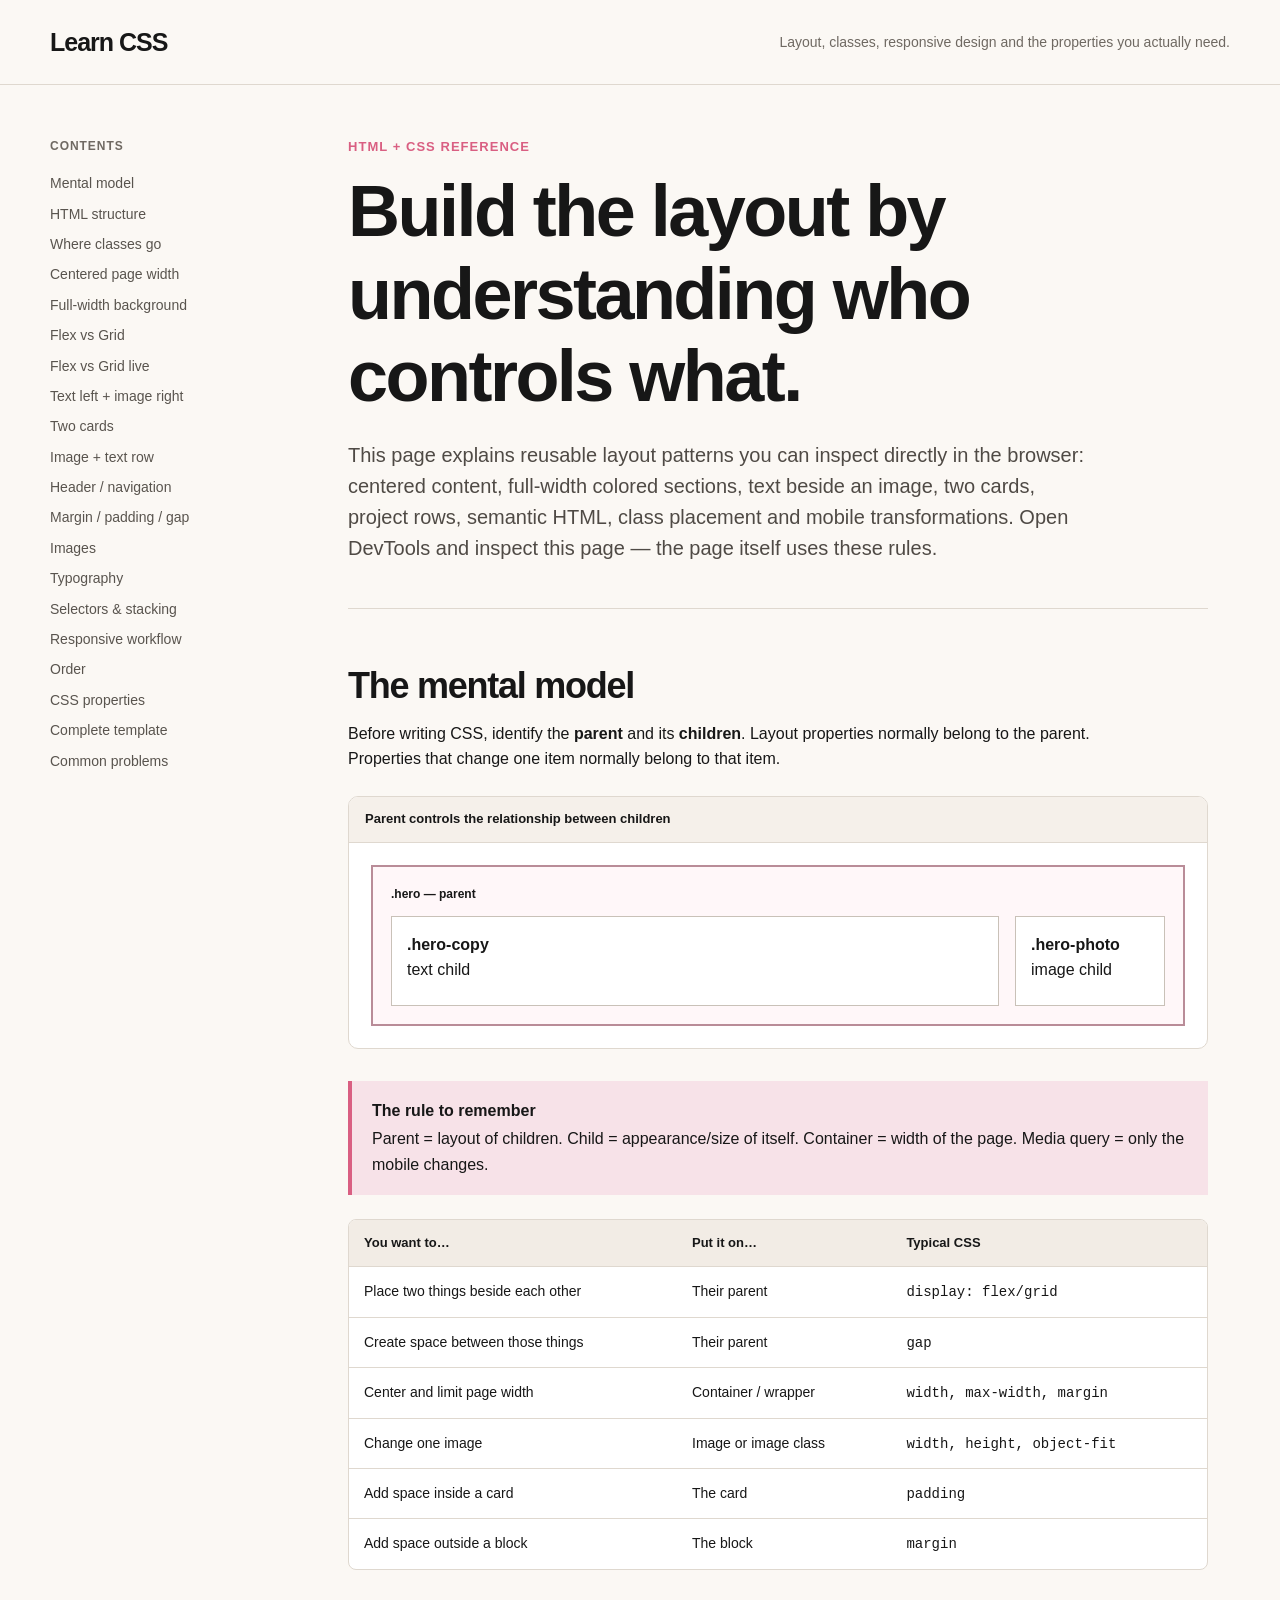
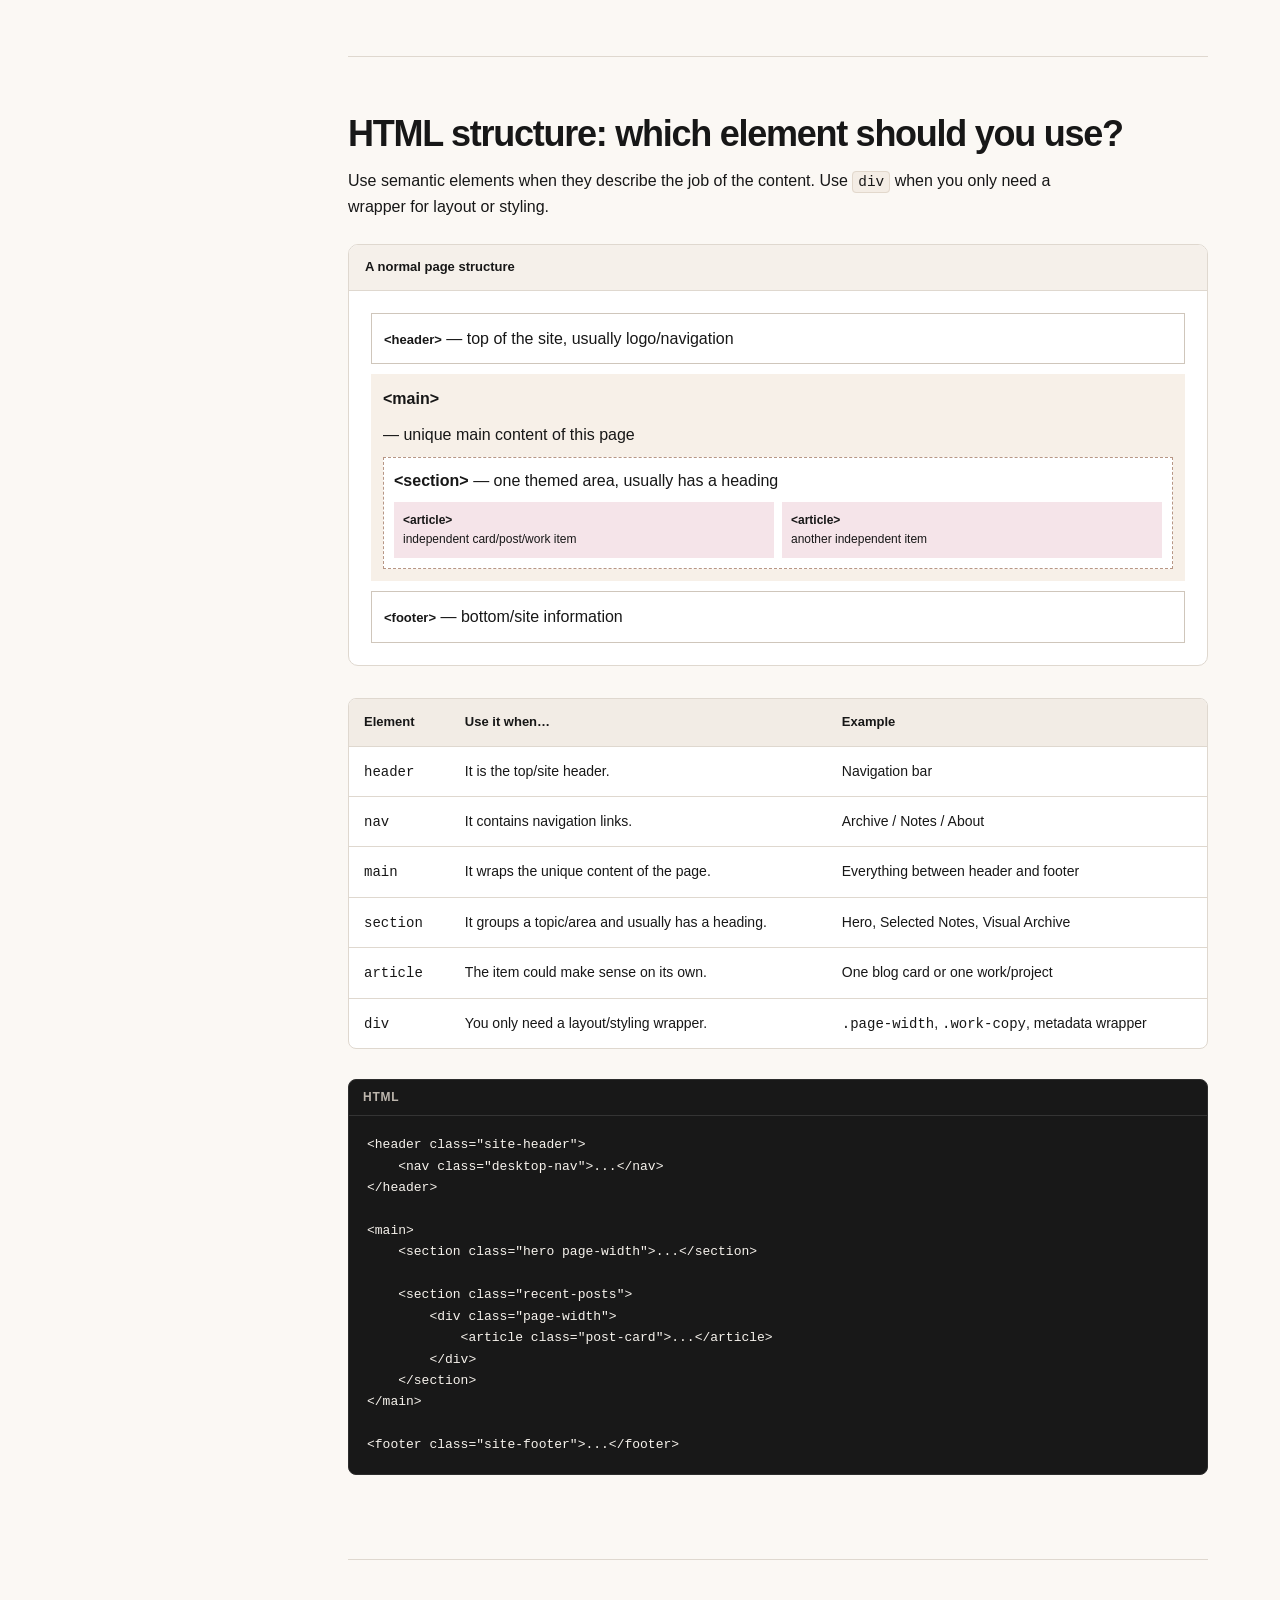
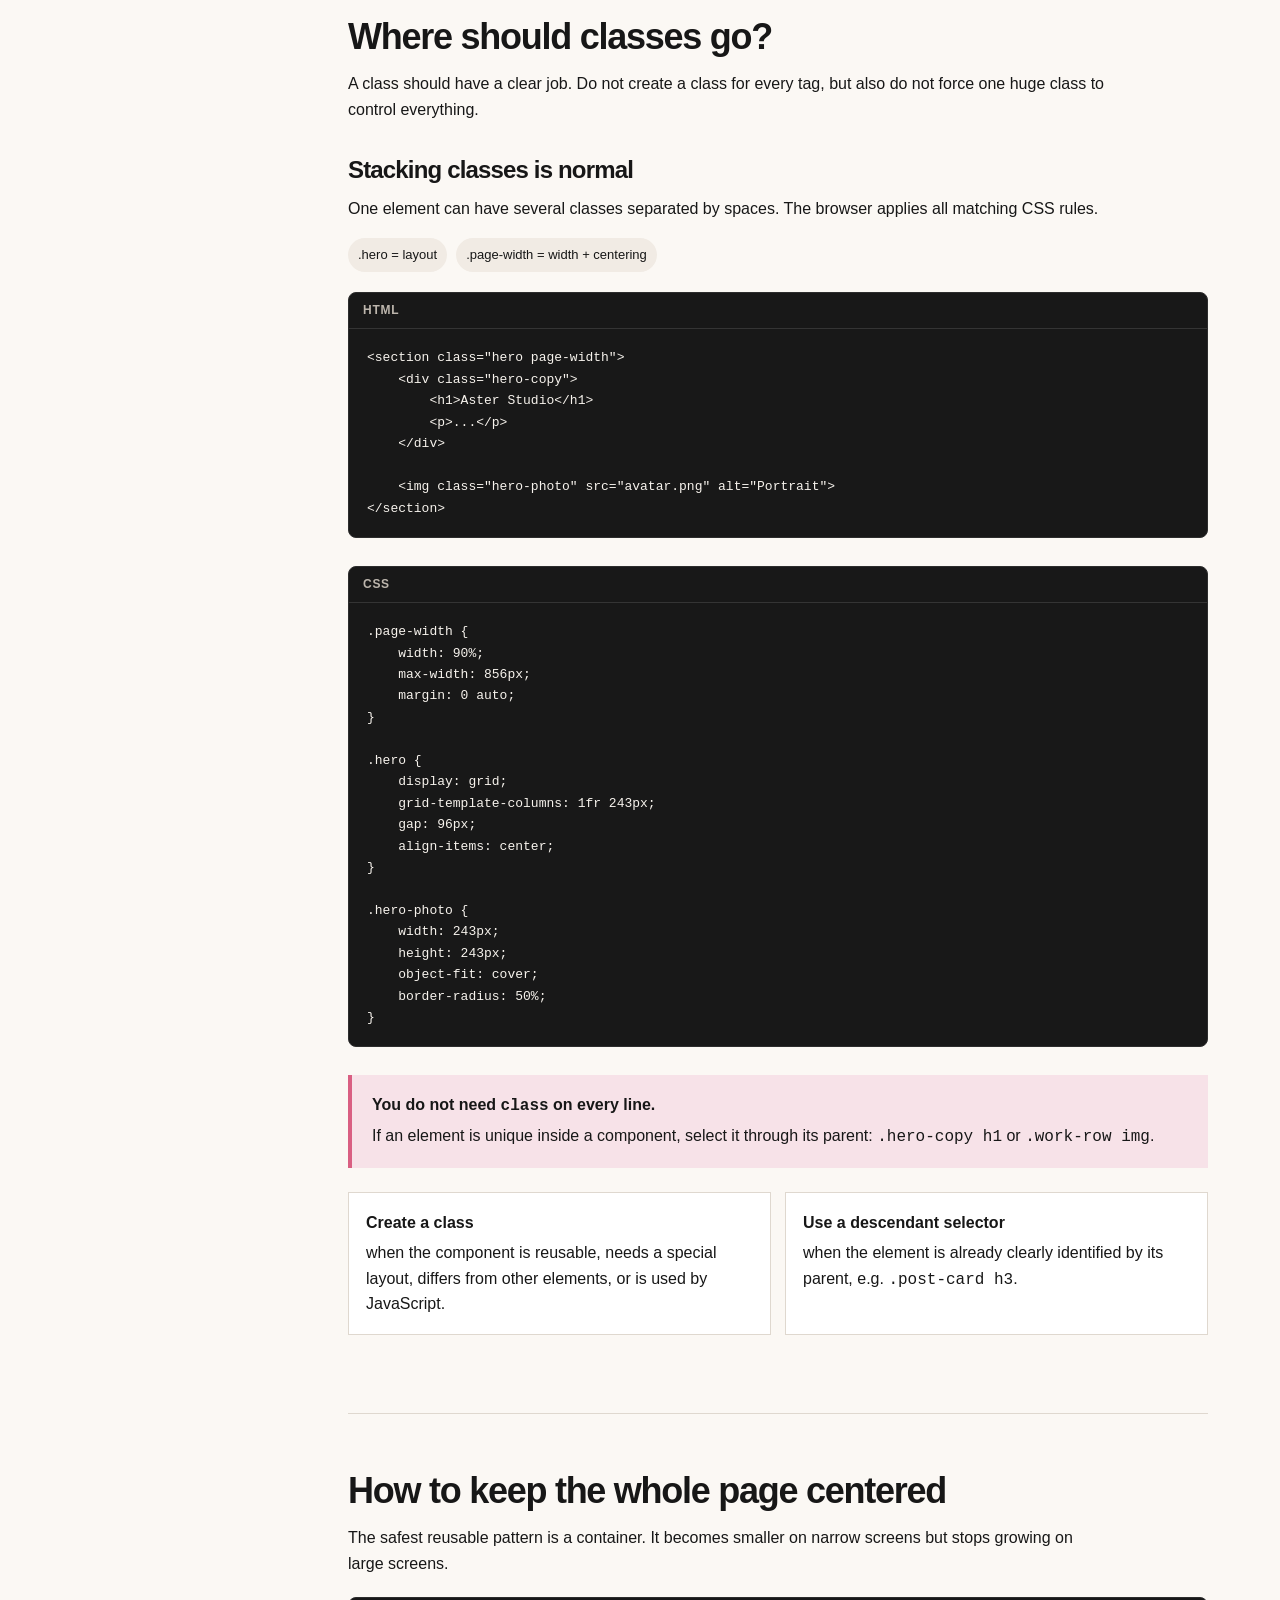
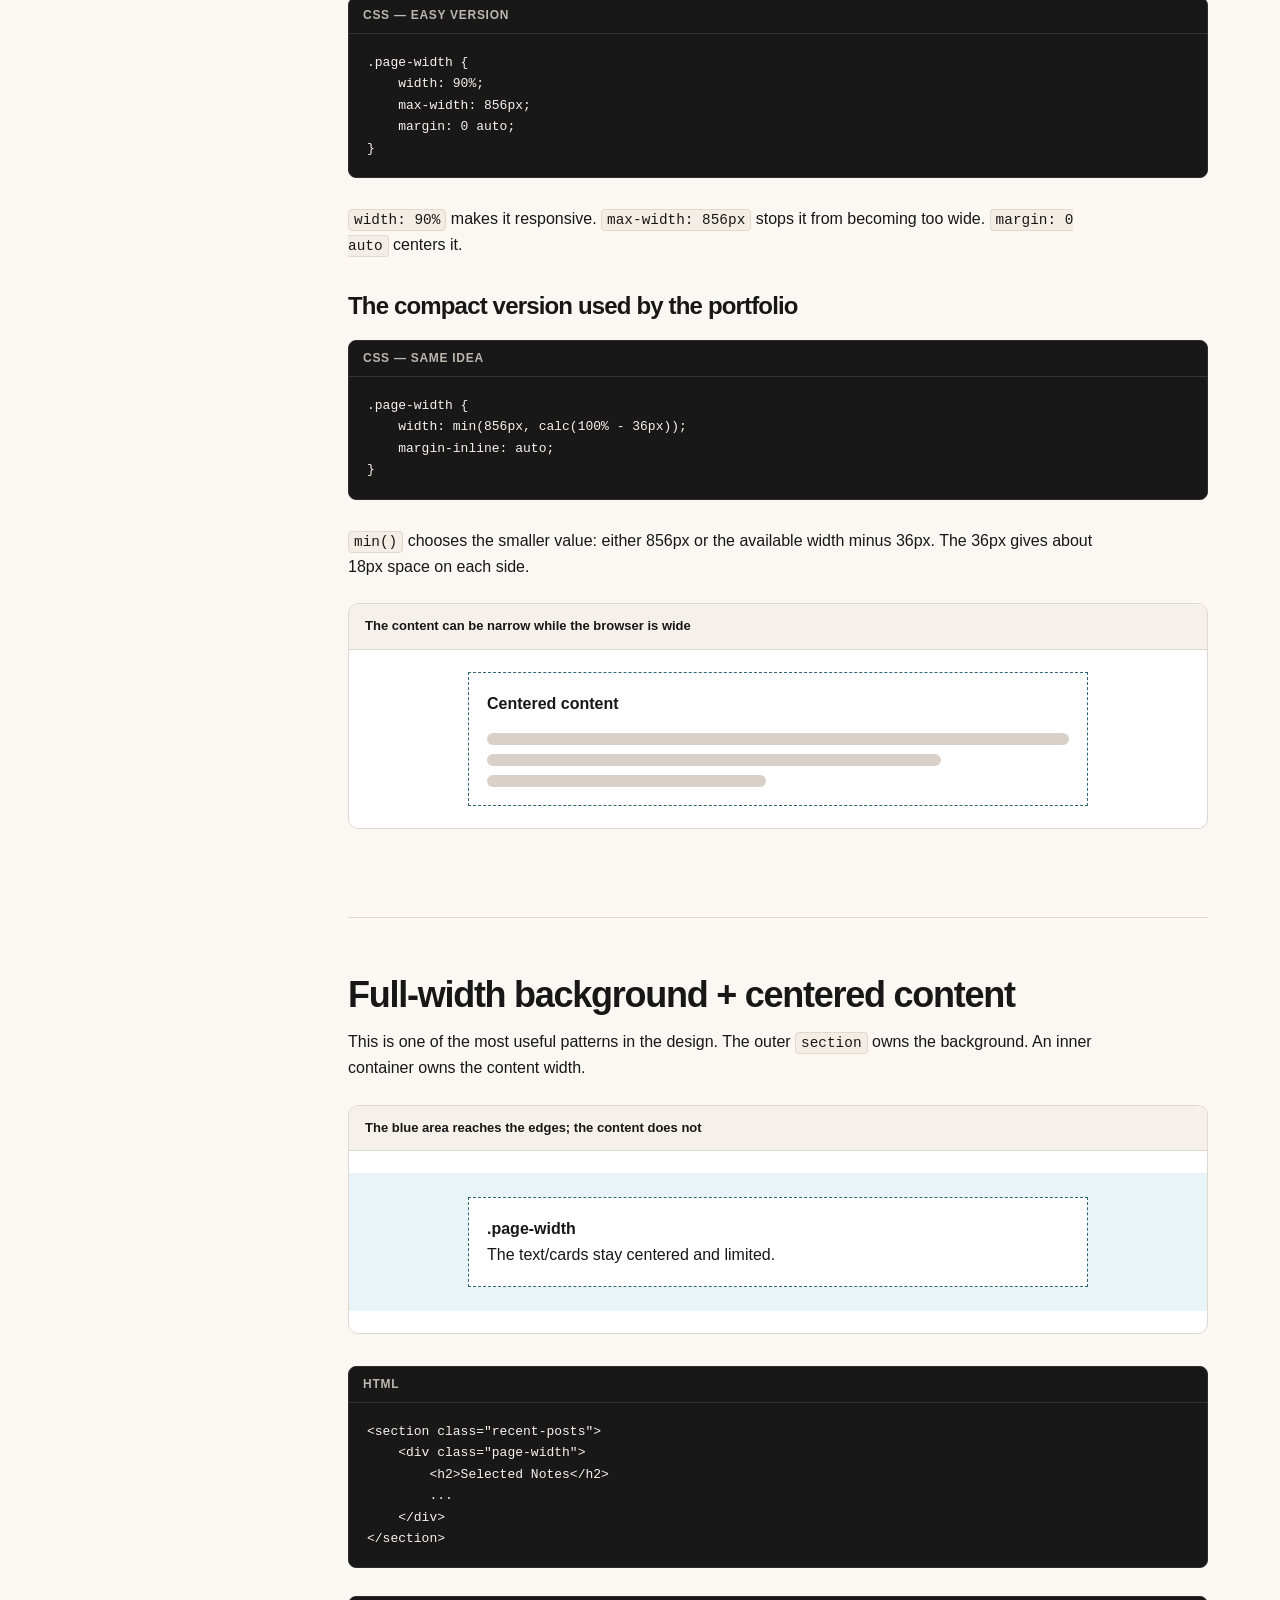
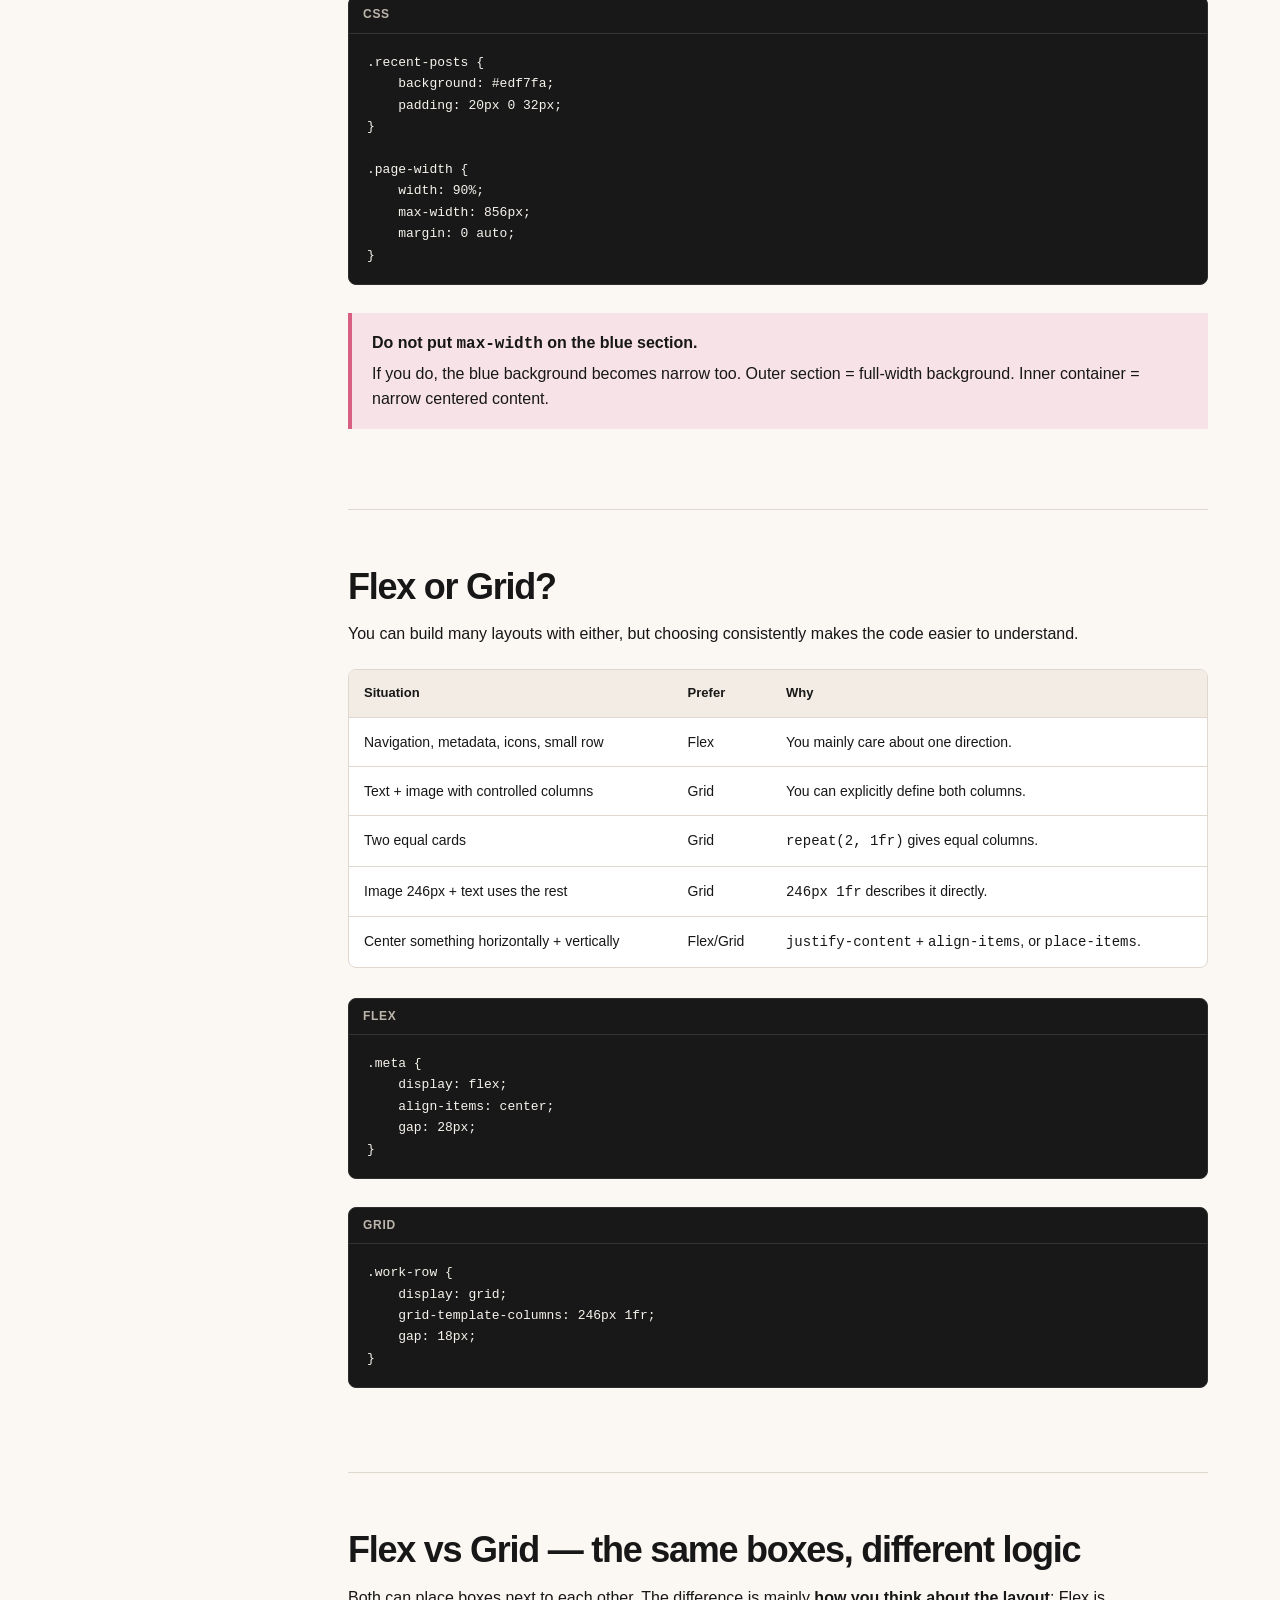
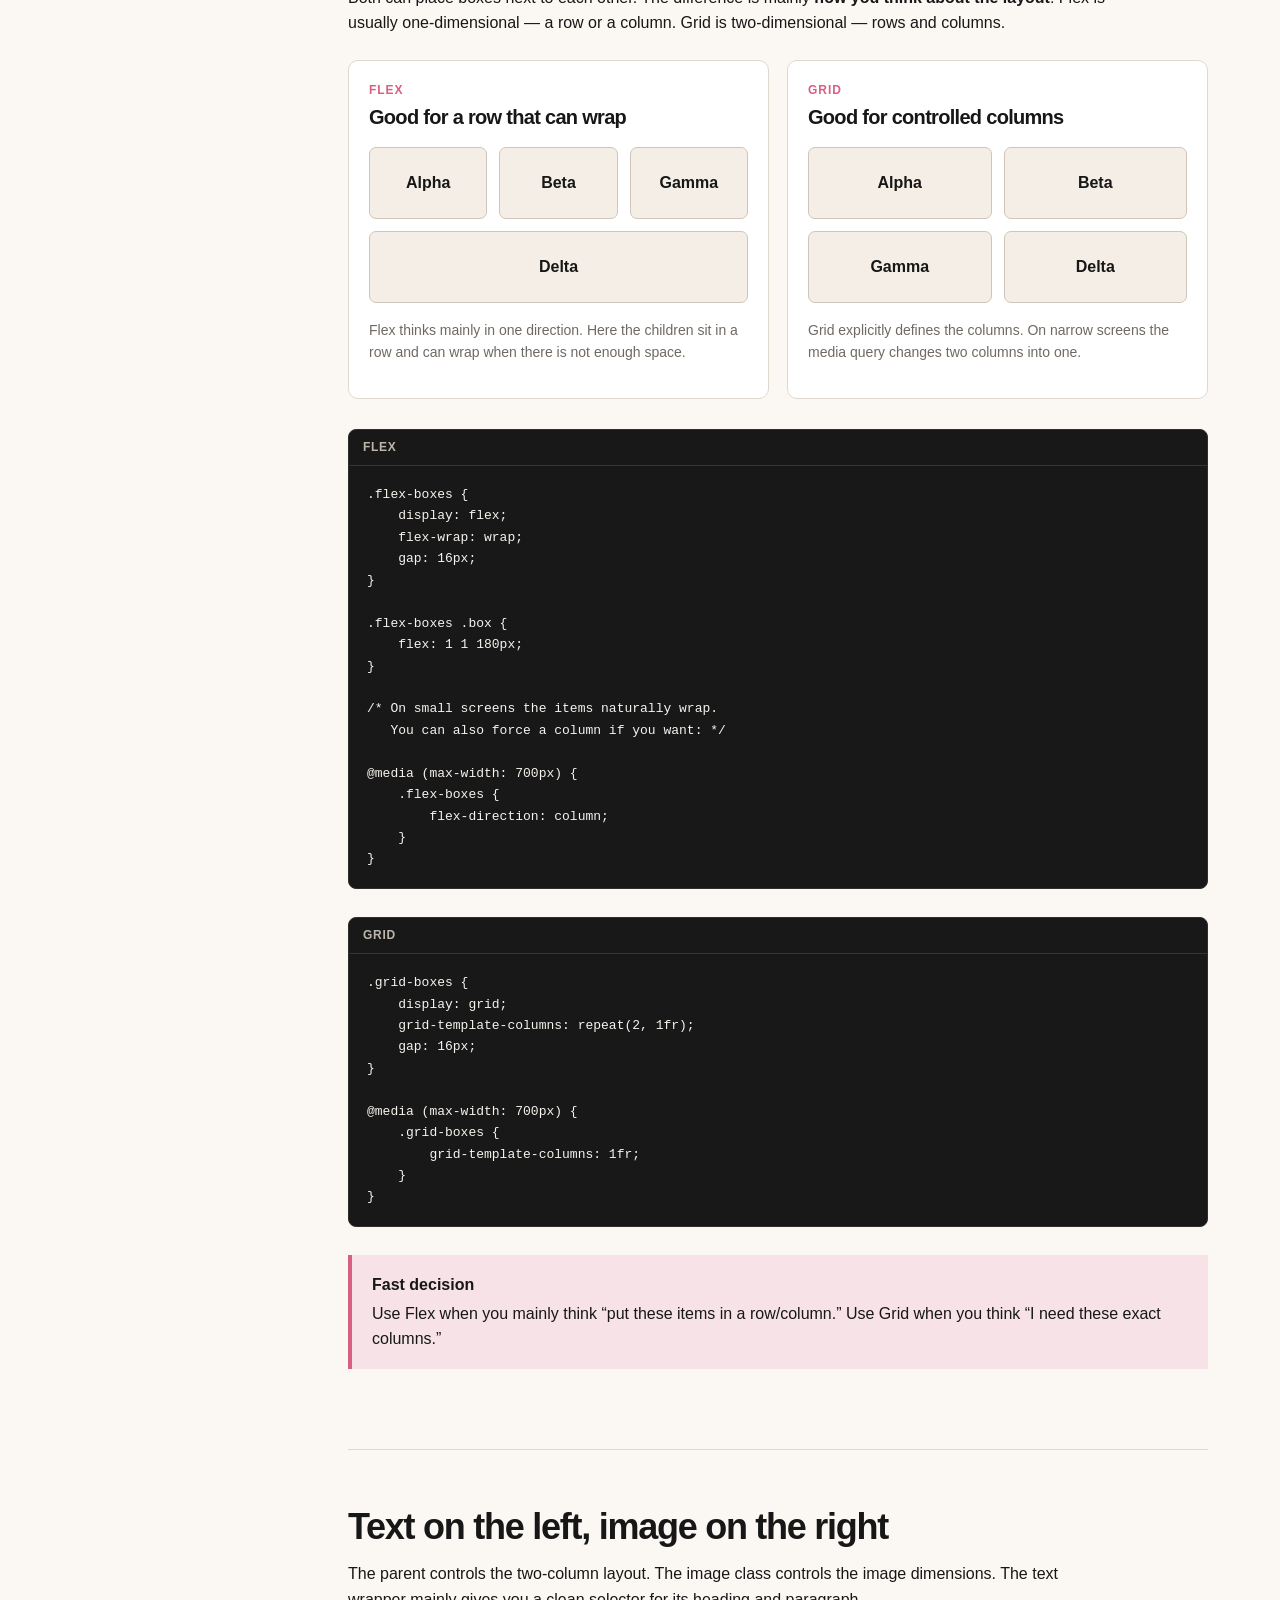
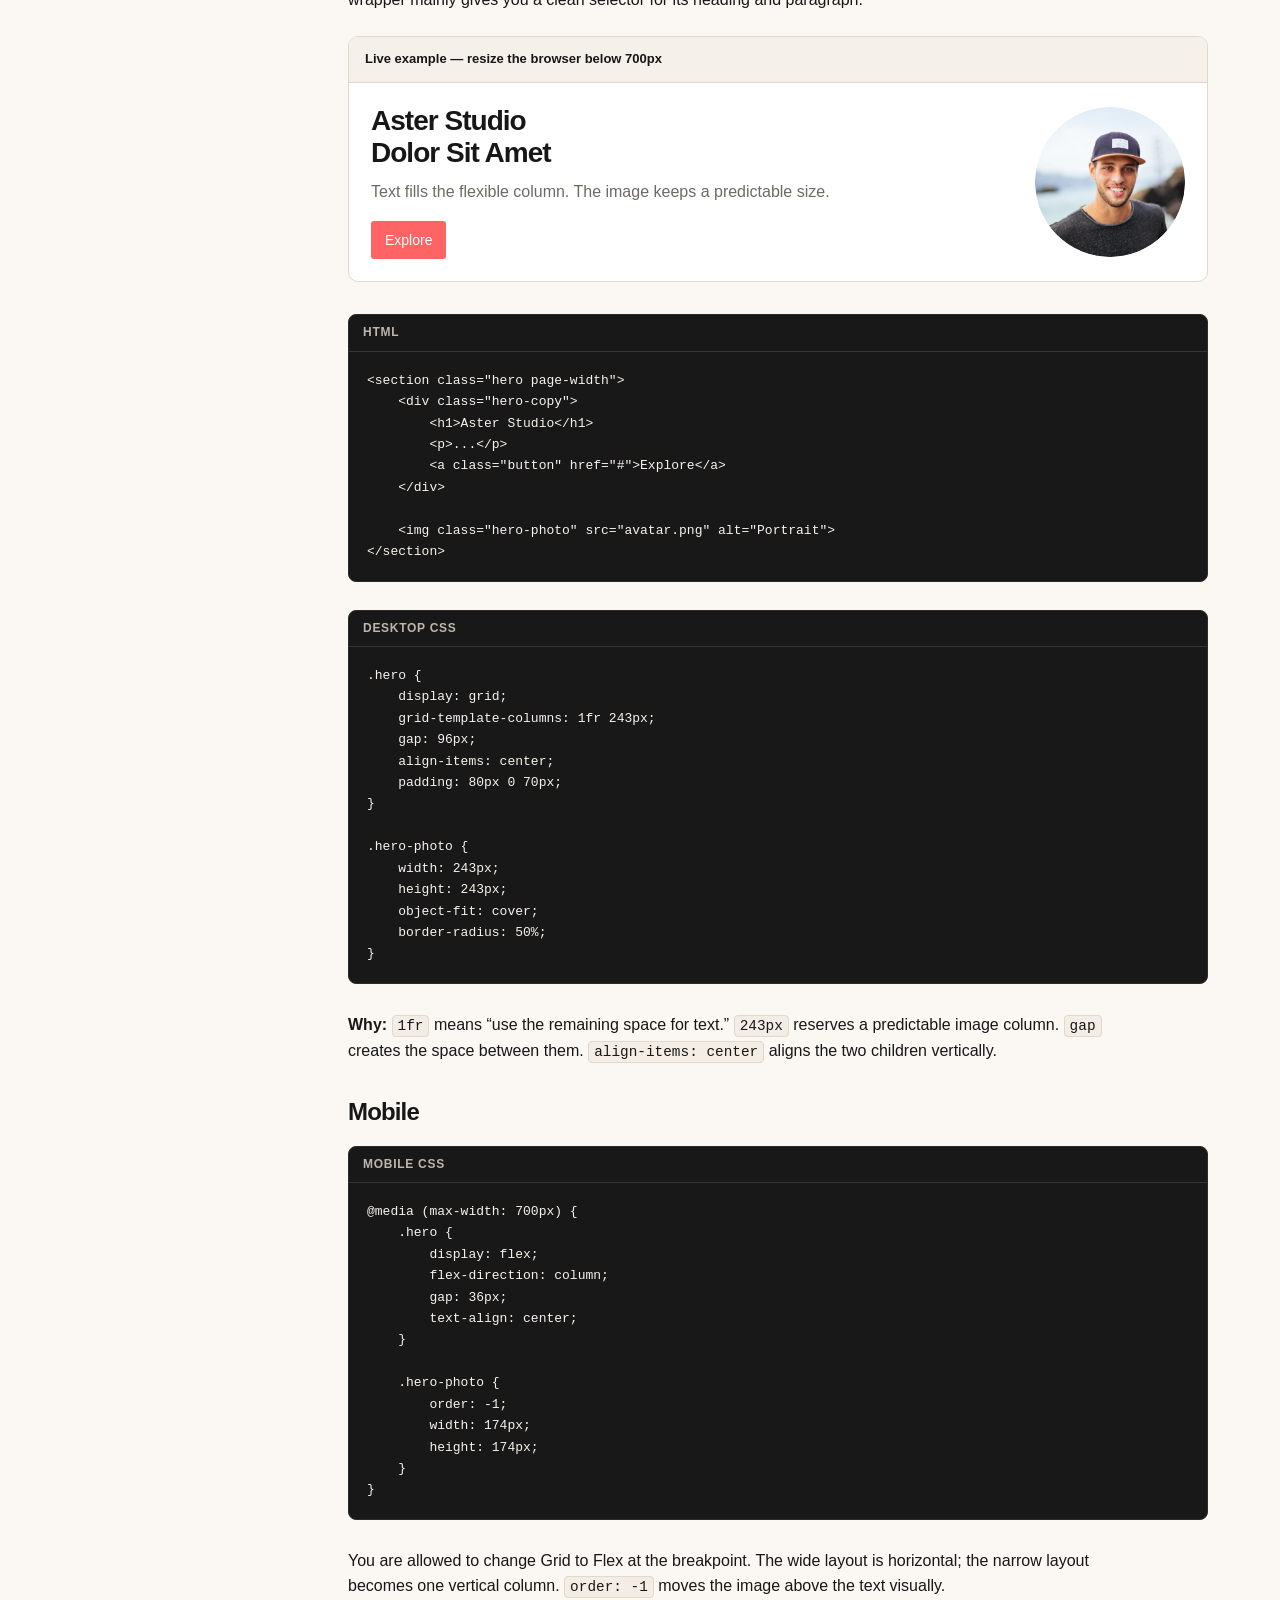
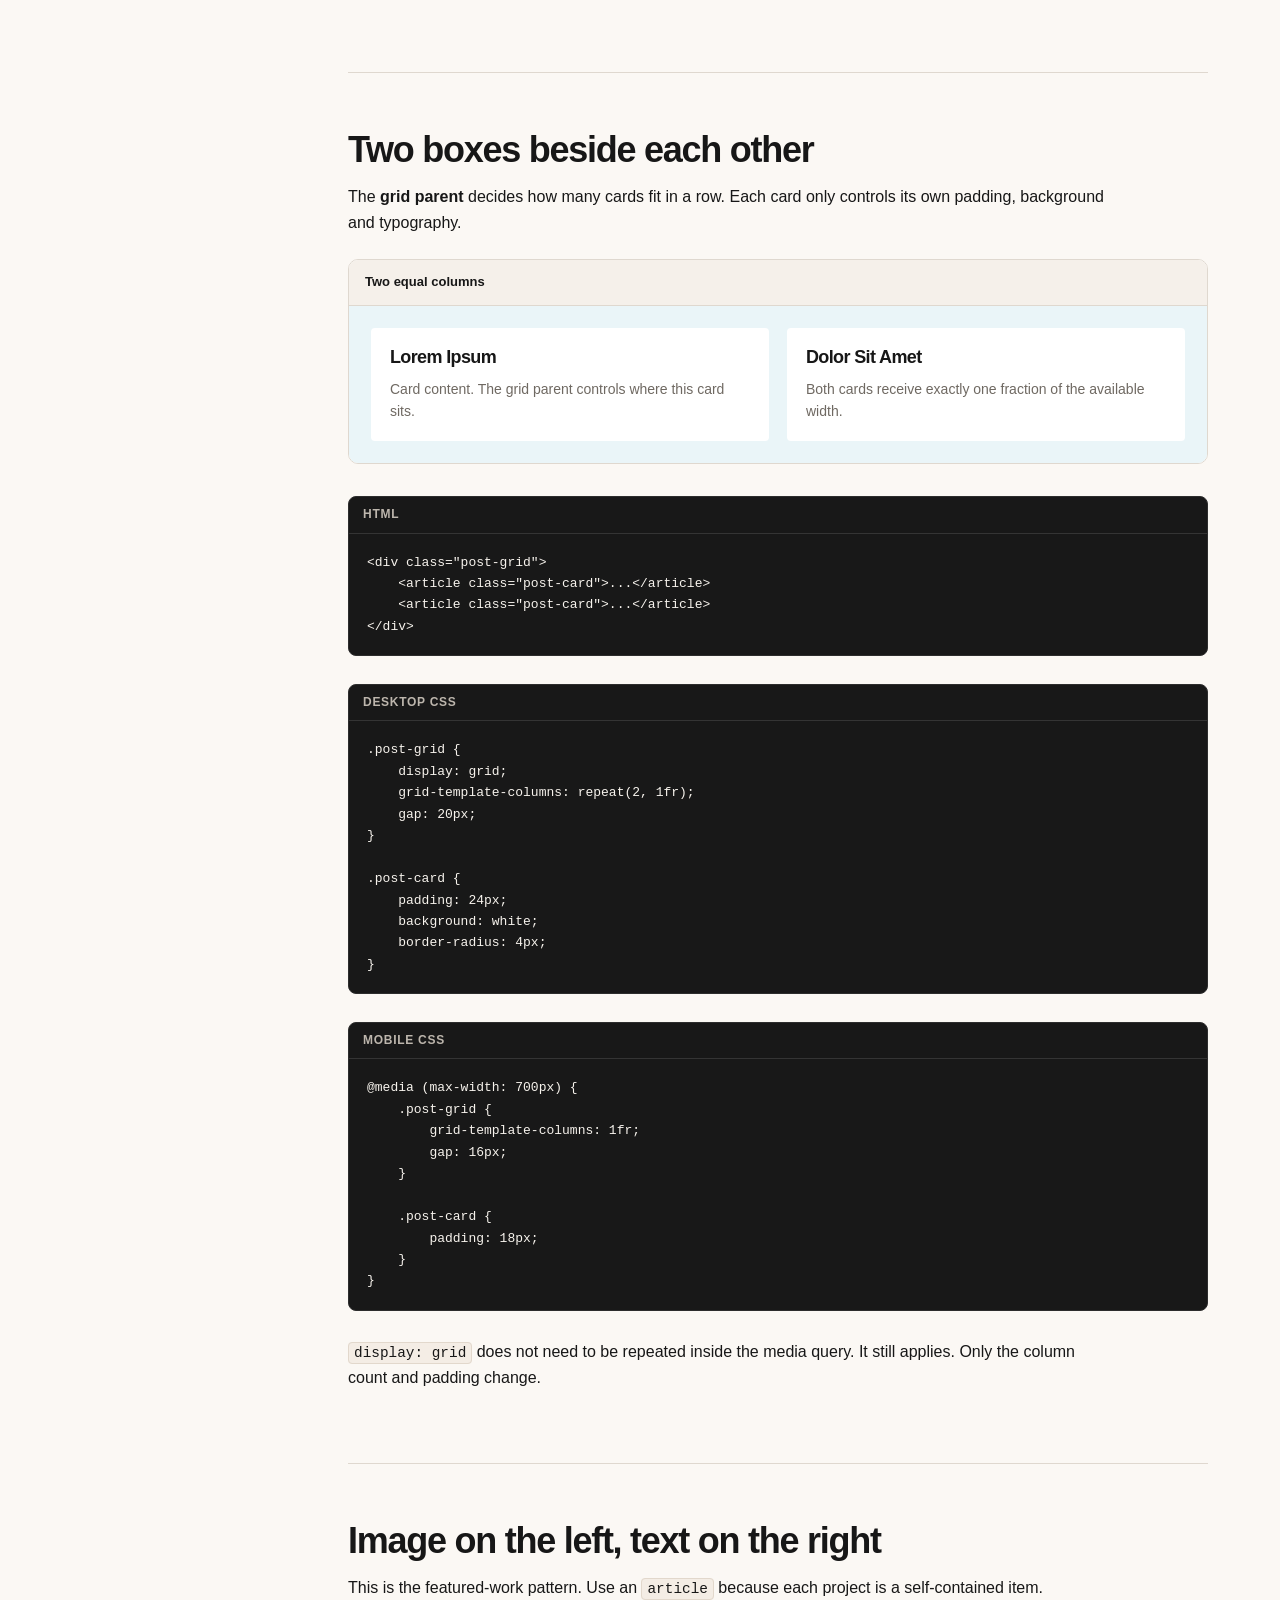
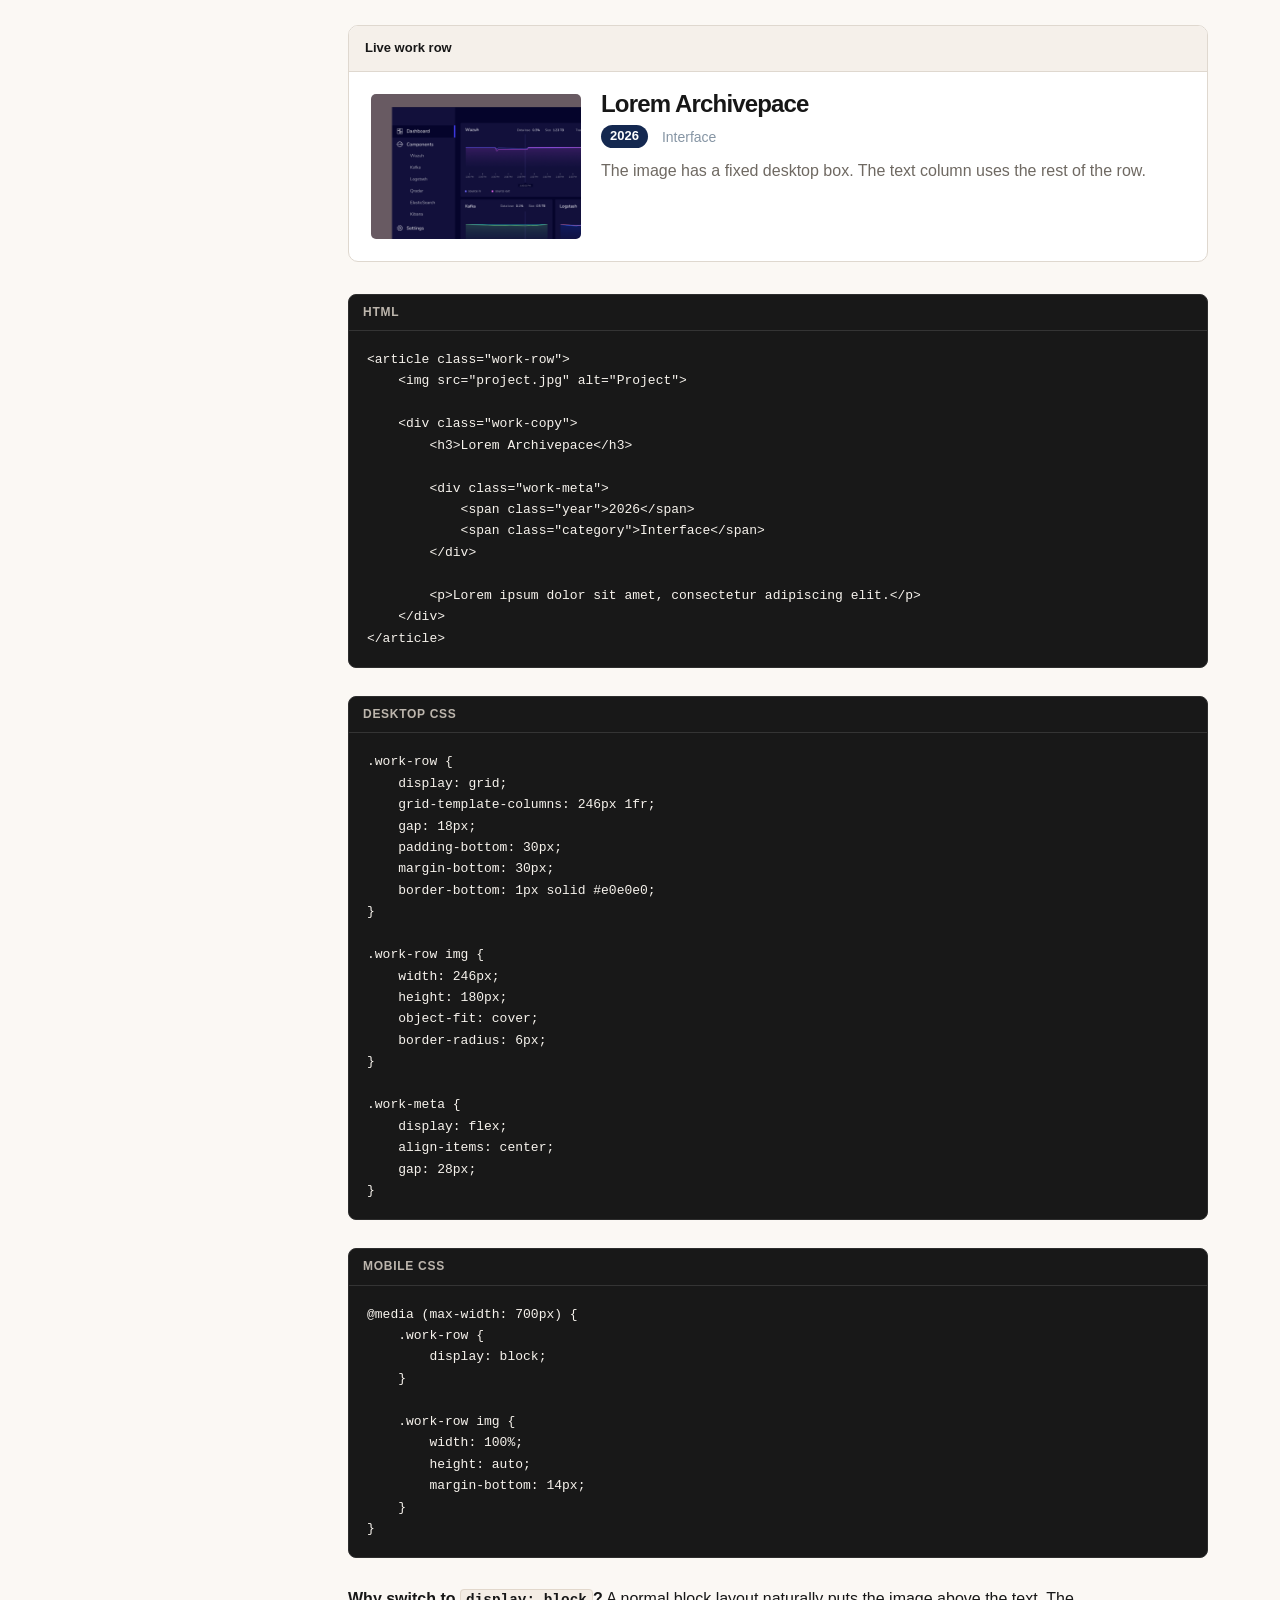
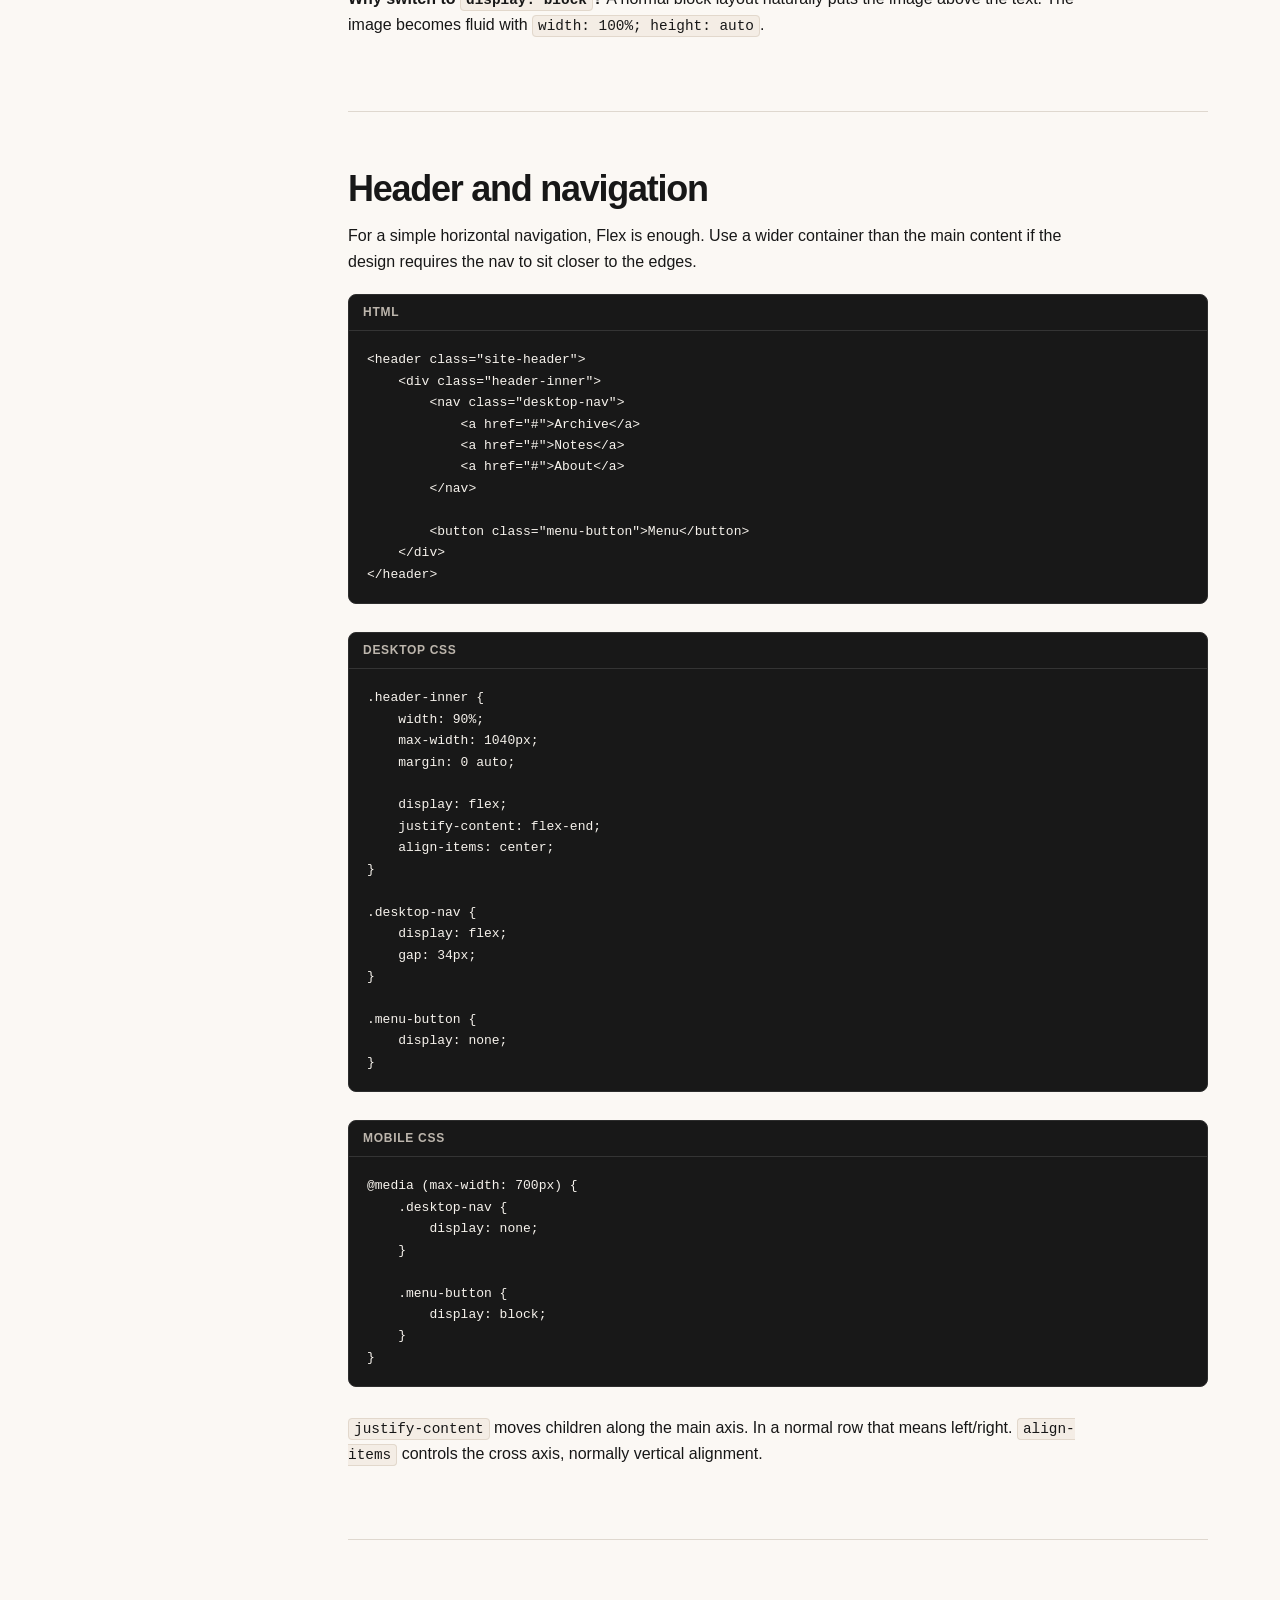
==== commit 305a1ce6: "Add files via upload" ====
--- a/learn-css.html
+++ b/learn-css.html
@@ -836,7 +836,84 @@
     }
 }
 
-    </style>
+
+/* ---------- FLEX VS GRID LIVE COMPARISON ---------- */
+.compare-layouts {
+    display: grid;
+    grid-template-columns: repeat(2, minmax(0, 1fr));
+    gap: 18px;
+    margin: 24px 0 30px;
+}
+
+.layout-example {
+    min-width: 0;
+    padding: 20px;
+    border: 1px solid var(--line);
+    border-radius: 10px;
+    background: var(--surface);
+}
+
+.layout-example h3 {
+    margin: 0 0 18px;
+    font-size: 20px;
+}
+
+.layout-kicker {
+    margin: 0 0 6px;
+    color: var(--accent);
+    font-size: 12px;
+    font-weight: 800;
+    letter-spacing: 0.08em;
+}
+
+.flex-box-demo {
+    display: flex;
+    flex-wrap: wrap;
+    gap: 12px;
+    margin-bottom: 16px;
+}
+
+.flex-box-demo .sample-box {
+    flex: 1 1 110px;
+}
+
+.grid-box-demo {
+    display: grid;
+    grid-template-columns: repeat(2, 1fr);
+    gap: 12px;
+    margin-bottom: 16px;
+}
+
+.sample-box {
+    min-height: 72px;
+    display: grid;
+    place-items: center;
+    padding: 14px;
+    border: 1px solid #cfc5ba;
+    border-radius: 7px;
+    background: #f4eee7;
+    font-weight: 700;
+}
+
+@media (max-width: 700px) {
+    .compare-layouts {
+        grid-template-columns: 1fr;
+    }
+
+    .flex-box-demo {
+        flex-direction: column;
+    }
+
+    .flex-box-demo .sample-box {
+        flex-basis: auto;
+    }
+
+    .grid-box-demo {
+        grid-template-columns: 1fr;
+    }
+}
+
+</style>
 </head>
 <body>
 
@@ -856,6 +933,7 @@
         <a href="#page-width">Page width</a>
         <a href="#full-background">Full-width background</a>
         <a href="#flex-grid">Flex vs Grid</a>
+        <a href="#flex-grid-live">Flex vs Grid live</a>
         <a href="#hero">Hero</a>
         <a href="#cards">Two cards</a>
         <a href="#work-row">Image + text</a>
@@ -881,6 +959,7 @@
         <a href="#page-width">Centered page width</a>
         <a href="#full-background">Full-width background</a>
         <a href="#flex-grid">Flex vs Grid</a>
+        <a href="#flex-grid-live">Flex vs Grid live</a>
         <a href="#hero">Text left + image right</a>
         <a href="#cards">Two cards</a>
         <a href="#work-row">Image + text row</a>
@@ -901,7 +980,7 @@
             <p class="eyebrow">HTML + CSS reference</p>
             <h1>Build the layout by understanding who controls what.</h1>
             <p class="lead">
-                This page explains the same portfolio patterns you can see in the browser:
+                This page explains reusable layout patterns you can inspect directly in the browser:
                 centered content, full-width colored sections, text beside an image, two cards,
                 project rows, semantic HTML, class placement and mobile transformations.
                 Open DevTools and inspect this page — the page itself uses these rules.
@@ -969,12 +1048,12 @@
 
             <div class="table-wrap">
                 <table>
-                    <thead><tr><th>Element</th><th>Use it when…</th><th>Portfolio example</th></tr></thead>
+                    <thead><tr><th>Element</th><th>Use it when…</th><th>Example</th></tr></thead>
                     <tbody>
                         <tr><td><code>header</code></td><td>It is the top/site header.</td><td>Navigation bar</td></tr>
-                        <tr><td><code>nav</code></td><td>It contains navigation links.</td><td>Works / Blog / Contact</td></tr>
+                        <tr><td><code>nav</code></td><td>It contains navigation links.</td><td>Archive / Notes / About</td></tr>
                         <tr><td><code>main</code></td><td>It wraps the unique content of the page.</td><td>Everything between header and footer</td></tr>
-                        <tr><td><code>section</code></td><td>It groups a topic/area and usually has a heading.</td><td>Hero, Recent posts, Featured works</td></tr>
+                        <tr><td><code>section</code></td><td>It groups a topic/area and usually has a heading.</td><td>Hero, Selected Notes, Visual Archive</td></tr>
                         <tr><td><code>article</code></td><td>The item could make sense on its own.</td><td>One blog card or one work/project</td></tr>
                         <tr><td><code>div</code></td><td>You only need a layout/styling wrapper.</td><td><code>.page-width</code>, <code>.work-copy</code>, metadata wrapper</td></tr>
                     </tbody>
@@ -1020,7 +1099,7 @@
   <div class="code-label">HTML</div>
   <pre><code>&lt;section class=&quot;hero page-width&quot;&gt;
     &lt;div class=&quot;hero-copy&quot;&gt;
-        &lt;h1&gt;Hi, I am John&lt;/h1&gt;
+        &lt;h1&gt;Aster Studio&lt;/h1&gt;
         &lt;p&gt;...&lt;/p&gt;
     &lt;/div&gt;
 
@@ -1131,7 +1210,7 @@
   <div class="code-label">HTML</div>
   <pre><code>&lt;section class=&quot;recent-posts&quot;&gt;
     &lt;div class=&quot;page-width&quot;&gt;
-        &lt;h2&gt;Recent posts&lt;/h2&gt;
+        &lt;h2&gt;Selected Notes&lt;/h2&gt;
         ...
     &lt;/div&gt;
 &lt;/section&gt;</code></pre>
@@ -1200,7 +1279,93 @@
 
         </section>
 
-        <section class="guide-section" id="hero">
+        
+        <section class="guide-section" id="flex-grid-live">
+            <h2>Flex vs Grid — the same boxes, different logic</h2>
+            <p>
+                Both can place boxes next to each other. The difference is mainly <strong>how you think about the layout</strong>:
+                Flex is usually one-dimensional — a row or a column. Grid is two-dimensional — rows and columns.
+            </p>
+
+            <div class="compare-layouts">
+                <article class="layout-example">
+                    <p class="layout-kicker">FLEX</p>
+                    <h3>Good for a row that can wrap</h3>
+
+                    <div class="flex-box-demo">
+                        <div class="sample-box">Alpha</div>
+                        <div class="sample-box">Beta</div>
+                        <div class="sample-box">Gamma</div>
+                        <div class="sample-box">Delta</div>
+                    </div>
+
+                    <p class="small-note">
+                        Flex thinks mainly in one direction. Here the children sit in a row and can wrap when there is not enough space.
+                    </p>
+                </article>
+
+                <article class="layout-example">
+                    <p class="layout-kicker">GRID</p>
+                    <h3>Good for controlled columns</h3>
+
+                    <div class="grid-box-demo">
+                        <div class="sample-box">Alpha</div>
+                        <div class="sample-box">Beta</div>
+                        <div class="sample-box">Gamma</div>
+                        <div class="sample-box">Delta</div>
+                    </div>
+
+                    <p class="small-note">
+                        Grid explicitly defines the columns. On narrow screens the media query changes two columns into one.
+                    </p>
+                </article>
+            </div>
+
+
+            <div class="code-block">
+              <div class="code-label">FLEX</div>
+              <pre><code>.flex-boxes {
+    display: flex;
+    flex-wrap: wrap;
+    gap: 16px;
+}
+
+.flex-boxes .box {
+    flex: 1 1 180px;
+}
+
+/* On small screens the items naturally wrap.
+   You can also force a column if you want: */
+
+@media (max-width: 700px) {
+    .flex-boxes {
+        flex-direction: column;
+    }
+}</code></pre>
+            </div>
+
+            <div class="code-block">
+              <div class="code-label">GRID</div>
+              <pre><code>.grid-boxes {
+    display: grid;
+    grid-template-columns: repeat(2, 1fr);
+    gap: 16px;
+}
+
+@media (max-width: 700px) {
+    .grid-boxes {
+        grid-template-columns: 1fr;
+    }
+}</code></pre>
+            </div>
+
+            <div class="rule">
+                <strong>Fast decision</strong>
+                Use Flex when you mainly think “put these items in a row/column.” Use Grid when you think “I need these exact columns.”
+            </div>
+        </section>
+
+<section class="guide-section" id="hero">
             <h2>Text on the left, image on the right</h2>
             <p>The parent controls the two-column layout. The image class controls the image dimensions. The text wrapper mainly gives you a clean selector for its heading and paragraph.</p>
 
@@ -1209,11 +1374,11 @@
                 <div class="demo-body">
                     <div class="portfolio-hero-demo">
                         <div>
-                            <h3>Hi, I am John,<br>Creative Technologist</h3>
+                            <h3>Aster Studio<br>Dolor Sit Amet</h3>
                             <p>Text fills the flexible column. The image keeps a predictable size.</p>
-                            <a class="demo-button" href="#hero">Download Resume</a>
+                            <a class="demo-button" href="#hero">Explore</a>
                         </div>
-                        <img src="assets/avatar.png" alt="Example portrait">
+                        <img src="assets/avatar.png" alt="Abstract portrait example">
                     </div>
                 </div>
             </div>
@@ -1223,9 +1388,9 @@
   <div class="code-label">HTML</div>
   <pre><code>&lt;section class=&quot;hero page-width&quot;&gt;
     &lt;div class=&quot;hero-copy&quot;&gt;
-        &lt;h1&gt;Hi, I am John&lt;/h1&gt;
+        &lt;h1&gt;Aster Studio&lt;/h1&gt;
         &lt;p&gt;...&lt;/p&gt;
-        &lt;a class=&quot;button&quot; href=&quot;#&quot;&gt;Download Resume&lt;/a&gt;
+        &lt;a class=&quot;button&quot; href=&quot;#&quot;&gt;Explore&lt;/a&gt;
     &lt;/div&gt;
 
     &lt;img class=&quot;hero-photo&quot; src=&quot;avatar.png&quot; alt=&quot;Portrait&quot;&gt;
@@ -1276,7 +1441,7 @@
 </div>
 
 
-            <p>You are allowed to change Grid to Flex at the breakpoint. The desktop layout is horizontal; the mobile layout is one vertical column. <code class="inline-code">order: -1</code> moves the image above the text visually.</p>
+            <p>You are allowed to change Grid to Flex at the breakpoint. The wide layout is horizontal; the narrow layout becomes one vertical column. <code class="inline-code">order: -1</code> moves the image above the text visually.</p>
         </section>
 
         <section class="guide-section" id="cards">
@@ -1287,11 +1452,11 @@
                 <p class="demo-title">Two equal columns</p>
                 <div class="cards-demo">
                     <article class="mini-card">
-                        <h4>Making a design system</h4>
+                        <h4>Lorem Ipsum</h4>
                         <p>Card content. The grid parent controls where this card sits.</p>
                     </article>
                     <article class="mini-card">
-                        <h4>Creating pixel perfect icons</h4>
+                        <h4>Dolor Sit Amet</h4>
                         <p>Both cards receive exactly one fraction of the available width.</p>
                     </article>
                 </div>
@@ -1351,12 +1516,12 @@
                 <p class="demo-title">Live work row</p>
                 <div class="demo-body">
                     <article class="work-demo">
-                        <img src="assets/fs1.png" alt="Dashboard project example">
+                        <img src="assets/fs1.png" alt="Interface project example">
                         <div>
-                            <h3>Designing Dashboards</h3>
+                            <h3>Lorem Archivepace</h3>
                             <div class="meta-demo">
                                 <span class="year-demo">2026</span>
-                                <span class="category-demo">Dashboard</span>
+                                <span class="category-demo">Interface</span>
                             </div>
                             <p>The image has a fixed desktop box. The text column uses the rest of the row.</p>
                         </div>
@@ -1371,14 +1536,14 @@
     &lt;img src=&quot;project.jpg&quot; alt=&quot;Project&quot;&gt;
 
     &lt;div class=&quot;work-copy&quot;&gt;
-        &lt;h3&gt;Designing Dashboards&lt;/h3&gt;
+        &lt;h3&gt;Lorem Archivepace&lt;/h3&gt;
 
         &lt;div class=&quot;work-meta&quot;&gt;
             &lt;span class=&quot;year&quot;&gt;2026&lt;/span&gt;
-            &lt;span class=&quot;category&quot;&gt;Dashboard&lt;/span&gt;
+            &lt;span class=&quot;category&quot;&gt;Interface&lt;/span&gt;
         &lt;/div&gt;
 
-        &lt;p&gt;Description...&lt;/p&gt;
+        &lt;p&gt;Lorem ipsum dolor sit amet, consectetur adipiscing elit.&lt;/p&gt;
     &lt;/div&gt;
 &lt;/article&gt;</code></pre>
 </div>
@@ -1441,9 +1606,9 @@
   <pre><code>&lt;header class=&quot;site-header&quot;&gt;
     &lt;div class=&quot;header-inner&quot;&gt;
         &lt;nav class=&quot;desktop-nav&quot;&gt;
-            &lt;a href=&quot;#&quot;&gt;Works&lt;/a&gt;
-            &lt;a href=&quot;#&quot;&gt;Blog&lt;/a&gt;
-            &lt;a href=&quot;#&quot;&gt;Contact&lt;/a&gt;
+            &lt;a href=&quot;#&quot;&gt;Archive&lt;/a&gt;
+            &lt;a href=&quot;#&quot;&gt;Notes&lt;/a&gt;
+            &lt;a href=&quot;#&quot;&gt;About&lt;/a&gt;
         &lt;/nav&gt;
 
         &lt;button class=&quot;menu-button&quot;&gt;Menu&lt;/button&gt;
@@ -1717,7 +1882,7 @@
                 </table>
             </div>
 
-            <p>A breakpoint like <code class="inline-code">700px</code> is not magic. Choose the point where your layout stops fitting comfortably. For this portfolio-style layout, 700px is a simple useful breakpoint.</p>
+            <p>A breakpoint like <code class="inline-code">700px</code> is not magic. Choose the point where your layout stops fitting comfortably. For these examples, 700px is a simple demonstration breakpoint.</p>
         </section>
 
         <section class="guide-section" id="order">
@@ -1897,9 +2062,9 @@
 &lt;header&gt;
     &lt;div class=&quot;header-inner&quot;&gt;
         &lt;nav&gt;
-            &lt;a href=&quot;#&quot;&gt;Works&lt;/a&gt;
-            &lt;a href=&quot;#&quot;&gt;Blog&lt;/a&gt;
-            &lt;a href=&quot;#&quot;&gt;Contact&lt;/a&gt;
+            &lt;a href=&quot;#&quot;&gt;Archive&lt;/a&gt;
+            &lt;a href=&quot;#&quot;&gt;Notes&lt;/a&gt;
+            &lt;a href=&quot;#&quot;&gt;About&lt;/a&gt;
         &lt;/nav&gt;
     &lt;/div&gt;
 &lt;/header&gt;
@@ -1907,9 +2072,9 @@
 &lt;main&gt;
     &lt;section class=&quot;hero container&quot;&gt;
         &lt;div class=&quot;hero-copy&quot;&gt;
-            &lt;h1&gt;Hi, I am John&lt;/h1&gt;
-            &lt;p&gt;Short introduction...&lt;/p&gt;
-            &lt;a class=&quot;button&quot; href=&quot;#&quot;&gt;Download Resume&lt;/a&gt;
+            &lt;h1&gt;Aster Studio&lt;/h1&gt;
+            &lt;p&gt;Lorem ipsum dolor sit amet, consectetur adipiscing elit.&lt;/p&gt;
+            &lt;a class=&quot;button&quot; href=&quot;#&quot;&gt;Explore&lt;/a&gt;
         &lt;/div&gt;
 
         &lt;img class=&quot;hero-photo&quot; src=&quot;avatar.jpg&quot; alt=&quot;Portrait&quot;&gt;
@@ -1917,24 +2082,24 @@
 
     &lt;section class=&quot;colored-section&quot;&gt;
         &lt;div class=&quot;container&quot;&gt;
-            &lt;h2&gt;Recent posts&lt;/h2&gt;
+            &lt;h2&gt;Selected Notes&lt;/h2&gt;
 
             &lt;div class=&quot;cards&quot;&gt;
-                &lt;article class=&quot;card&quot;&gt;First post&lt;/article&gt;
-                &lt;article class=&quot;card&quot;&gt;Second post&lt;/article&gt;
+                &lt;article class=&quot;card&quot;&gt;Lorem ipsum&lt;/article&gt;
+                &lt;article class=&quot;card&quot;&gt;Dolor sit amet&lt;/article&gt;
             &lt;/div&gt;
         &lt;/div&gt;
     &lt;/section&gt;
 
     &lt;section class=&quot;container&quot;&gt;
-        &lt;h2&gt;Featured works&lt;/h2&gt;
+        &lt;h2&gt;Visual Archive&lt;/h2&gt;
 
         &lt;article class=&quot;work&quot;&gt;
             &lt;img src=&quot;project.jpg&quot; alt=&quot;Project&quot;&gt;
 
             &lt;div&gt;
-                &lt;h3&gt;Project title&lt;/h3&gt;
-                &lt;p&gt;Description...&lt;/p&gt;
+                &lt;h3&gt;Amet Consectetur&lt;/h3&gt;
+                &lt;p&gt;Lorem ipsum dolor sit amet, consectetur adipiscing elit.&lt;/p&gt;
             &lt;/div&gt;
         &lt;/article&gt;
     &lt;/section&gt;
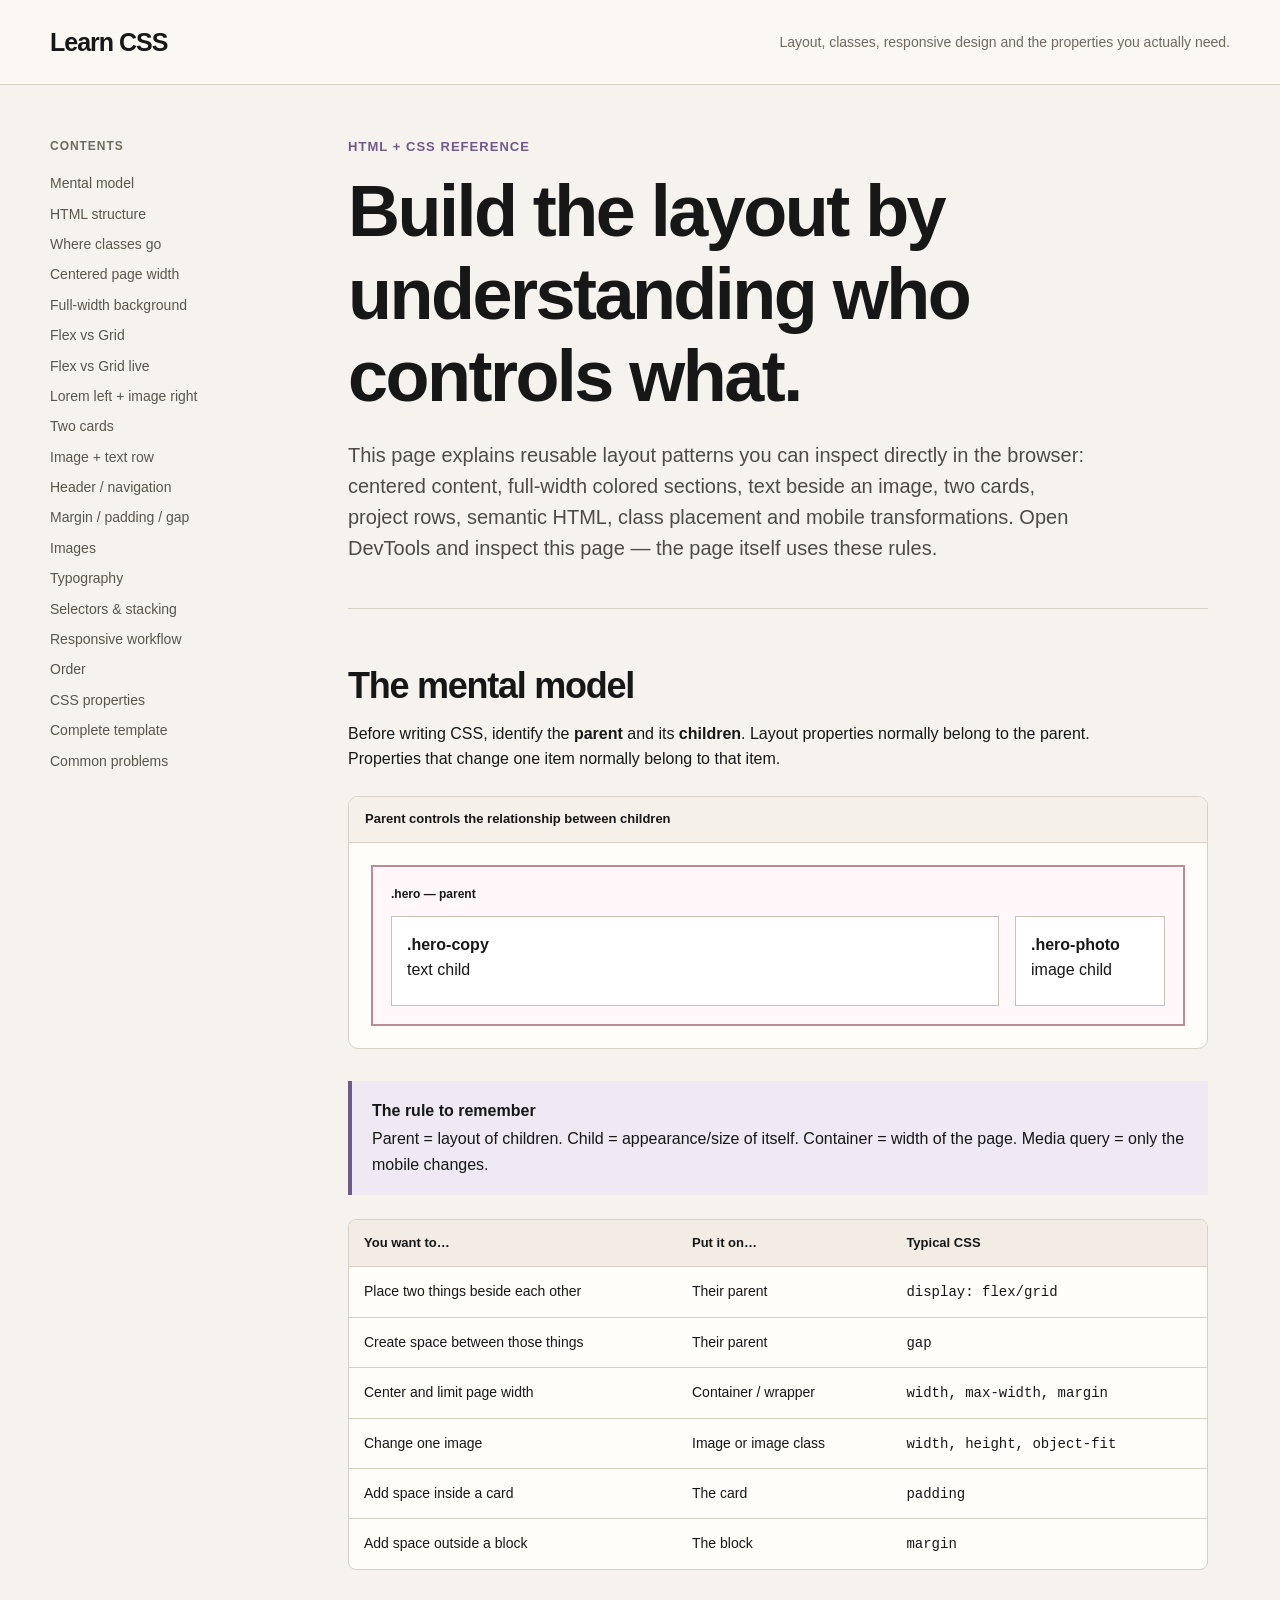
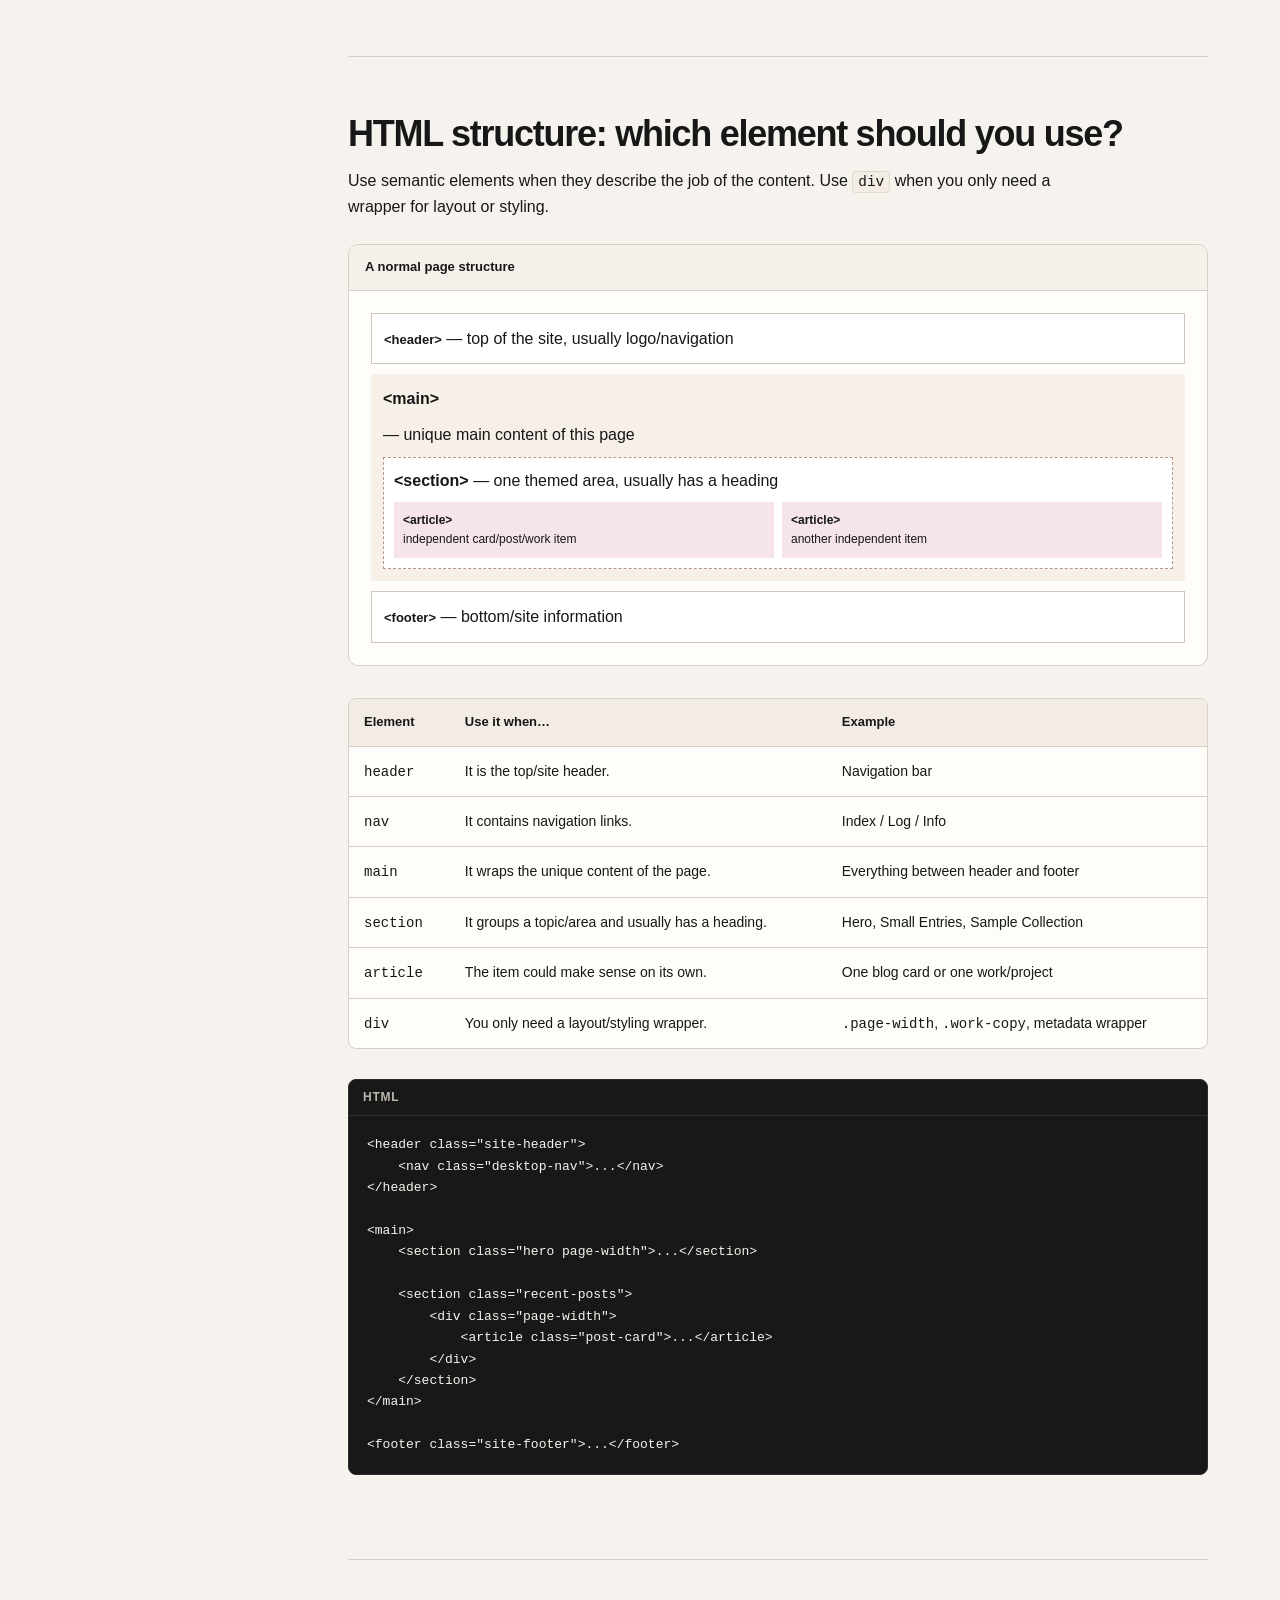
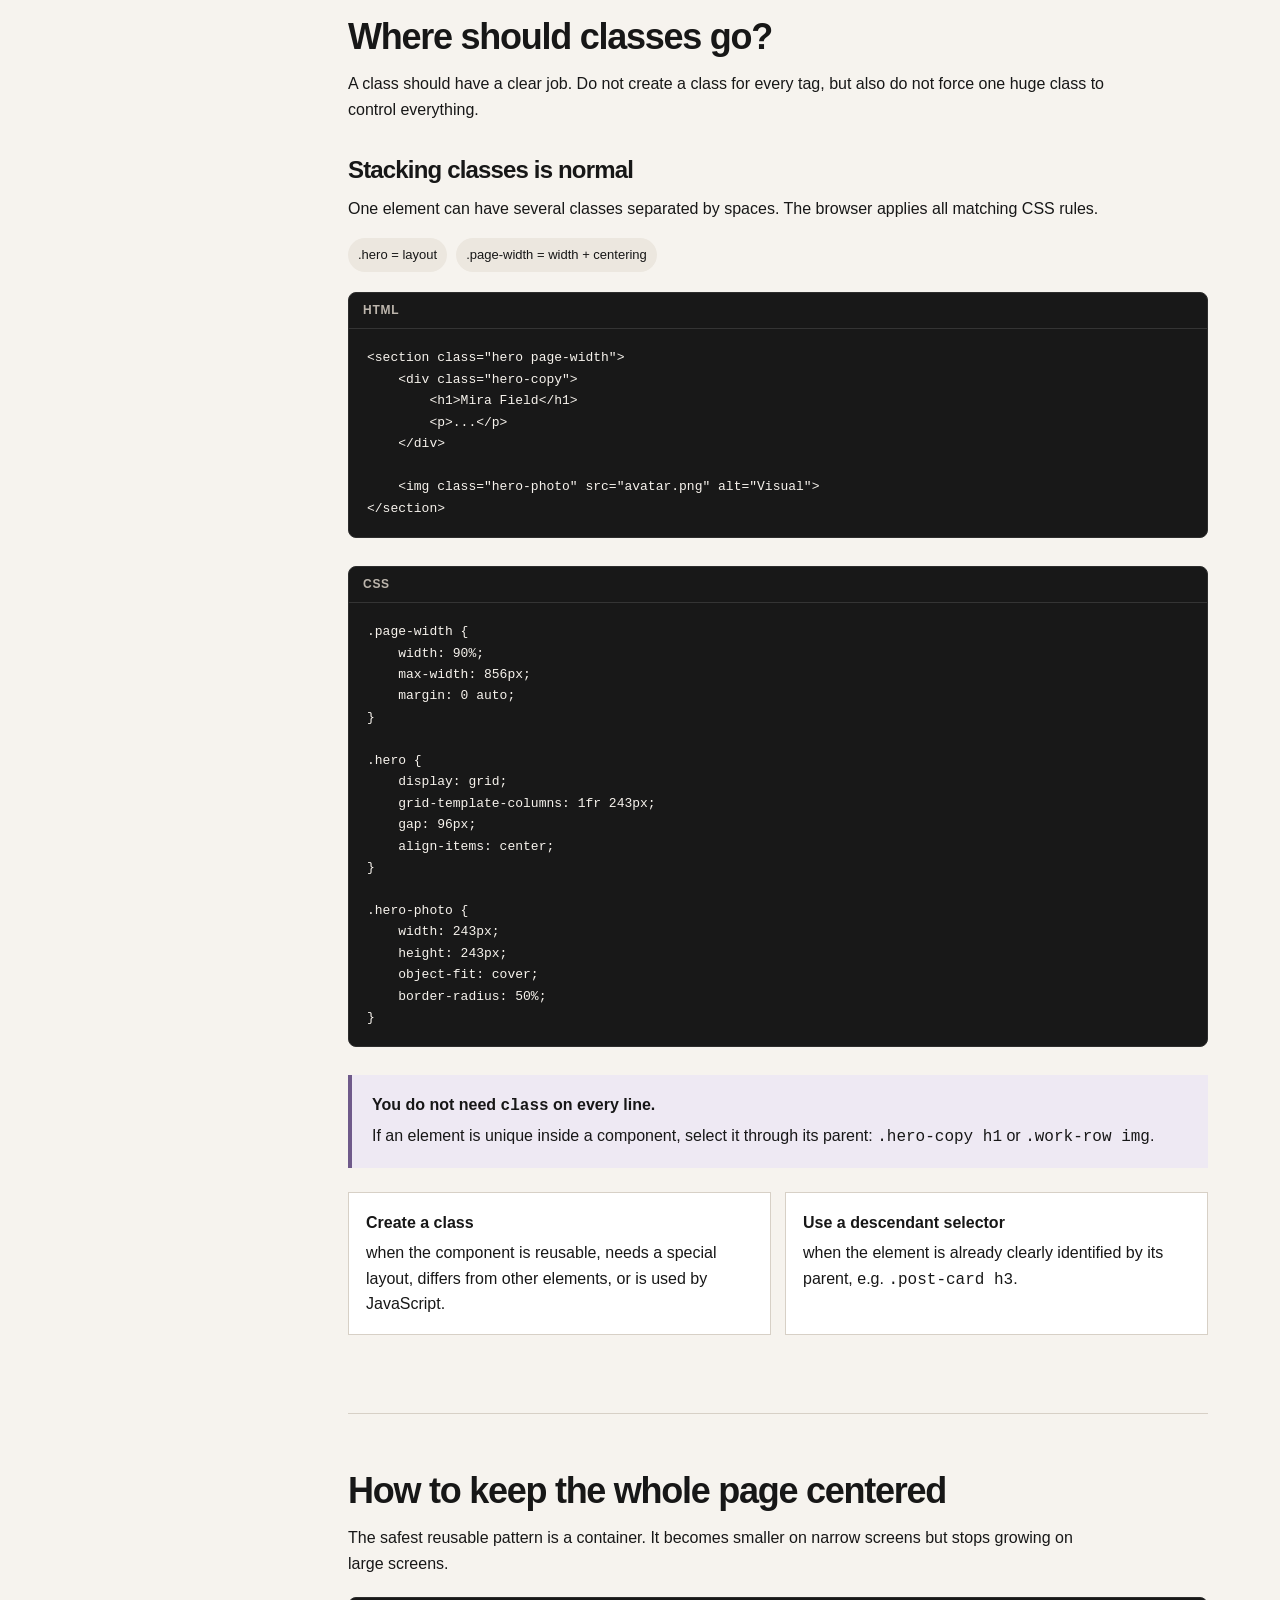
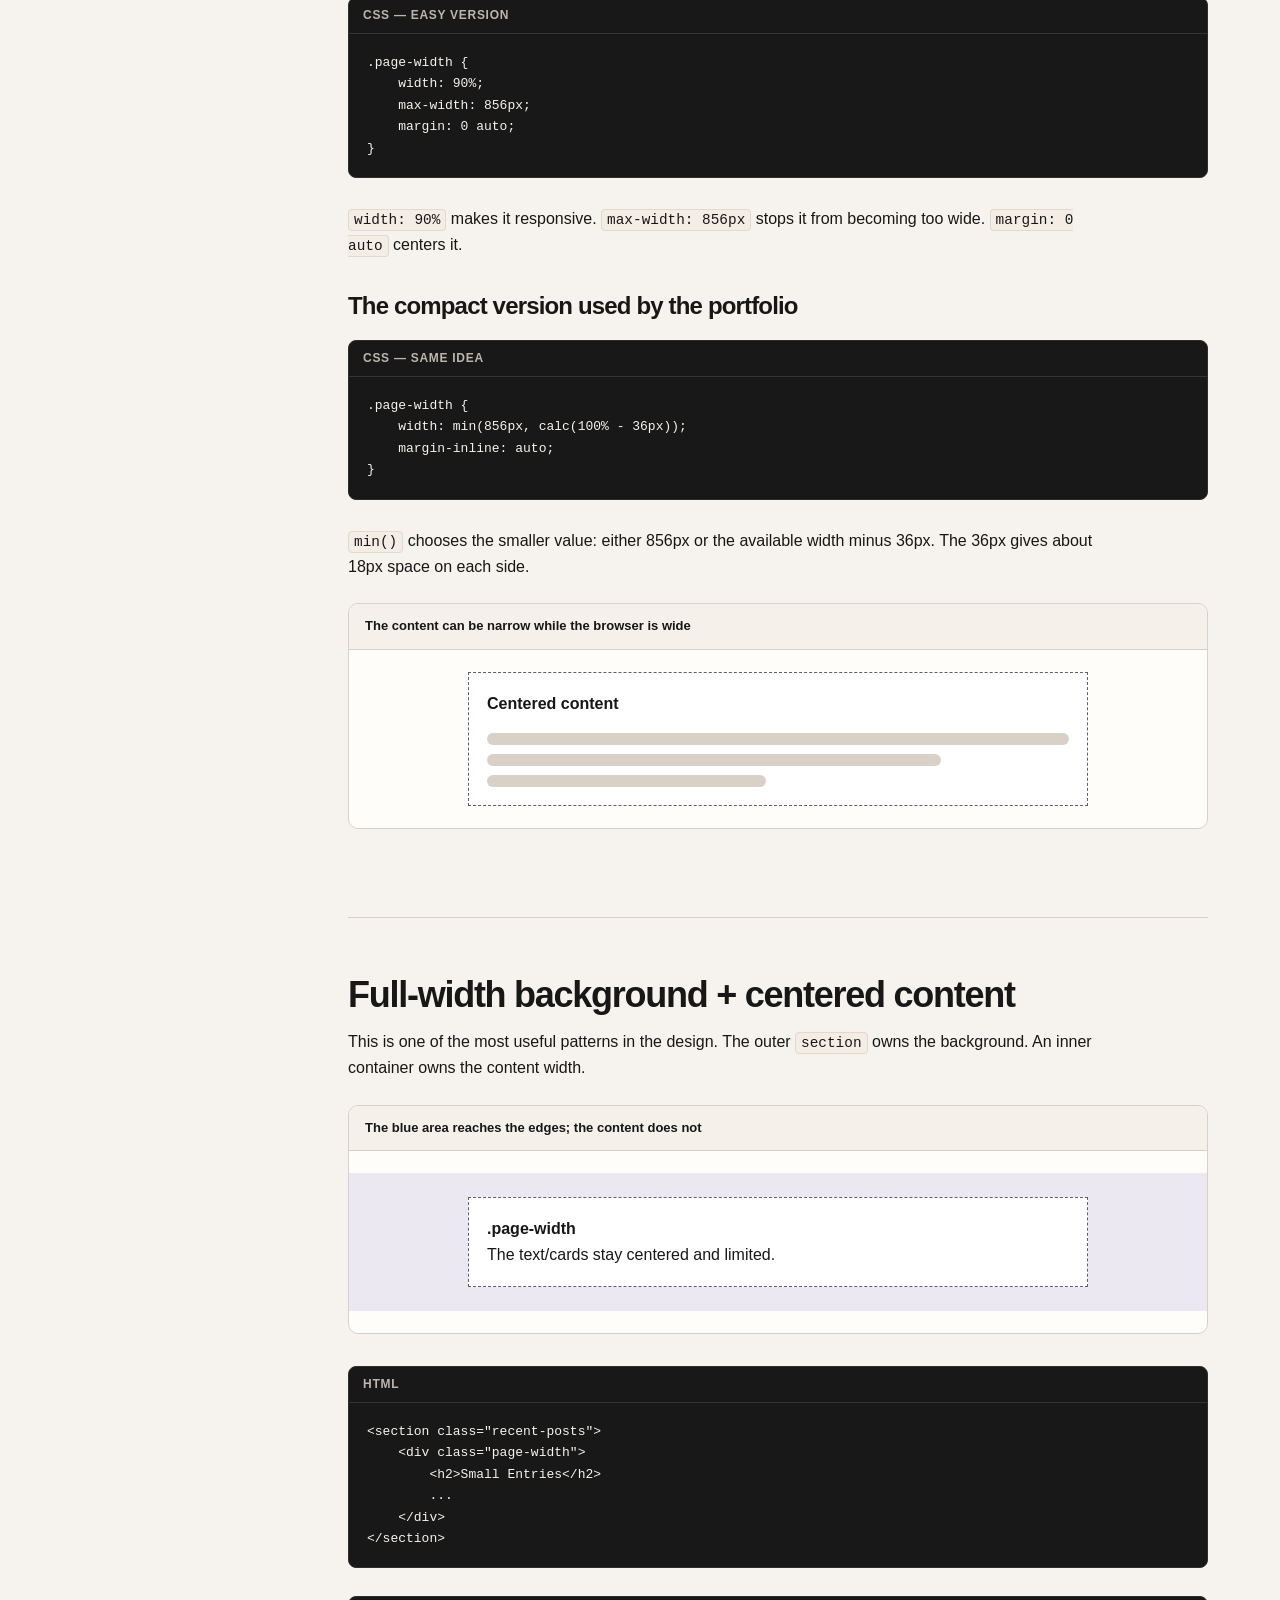
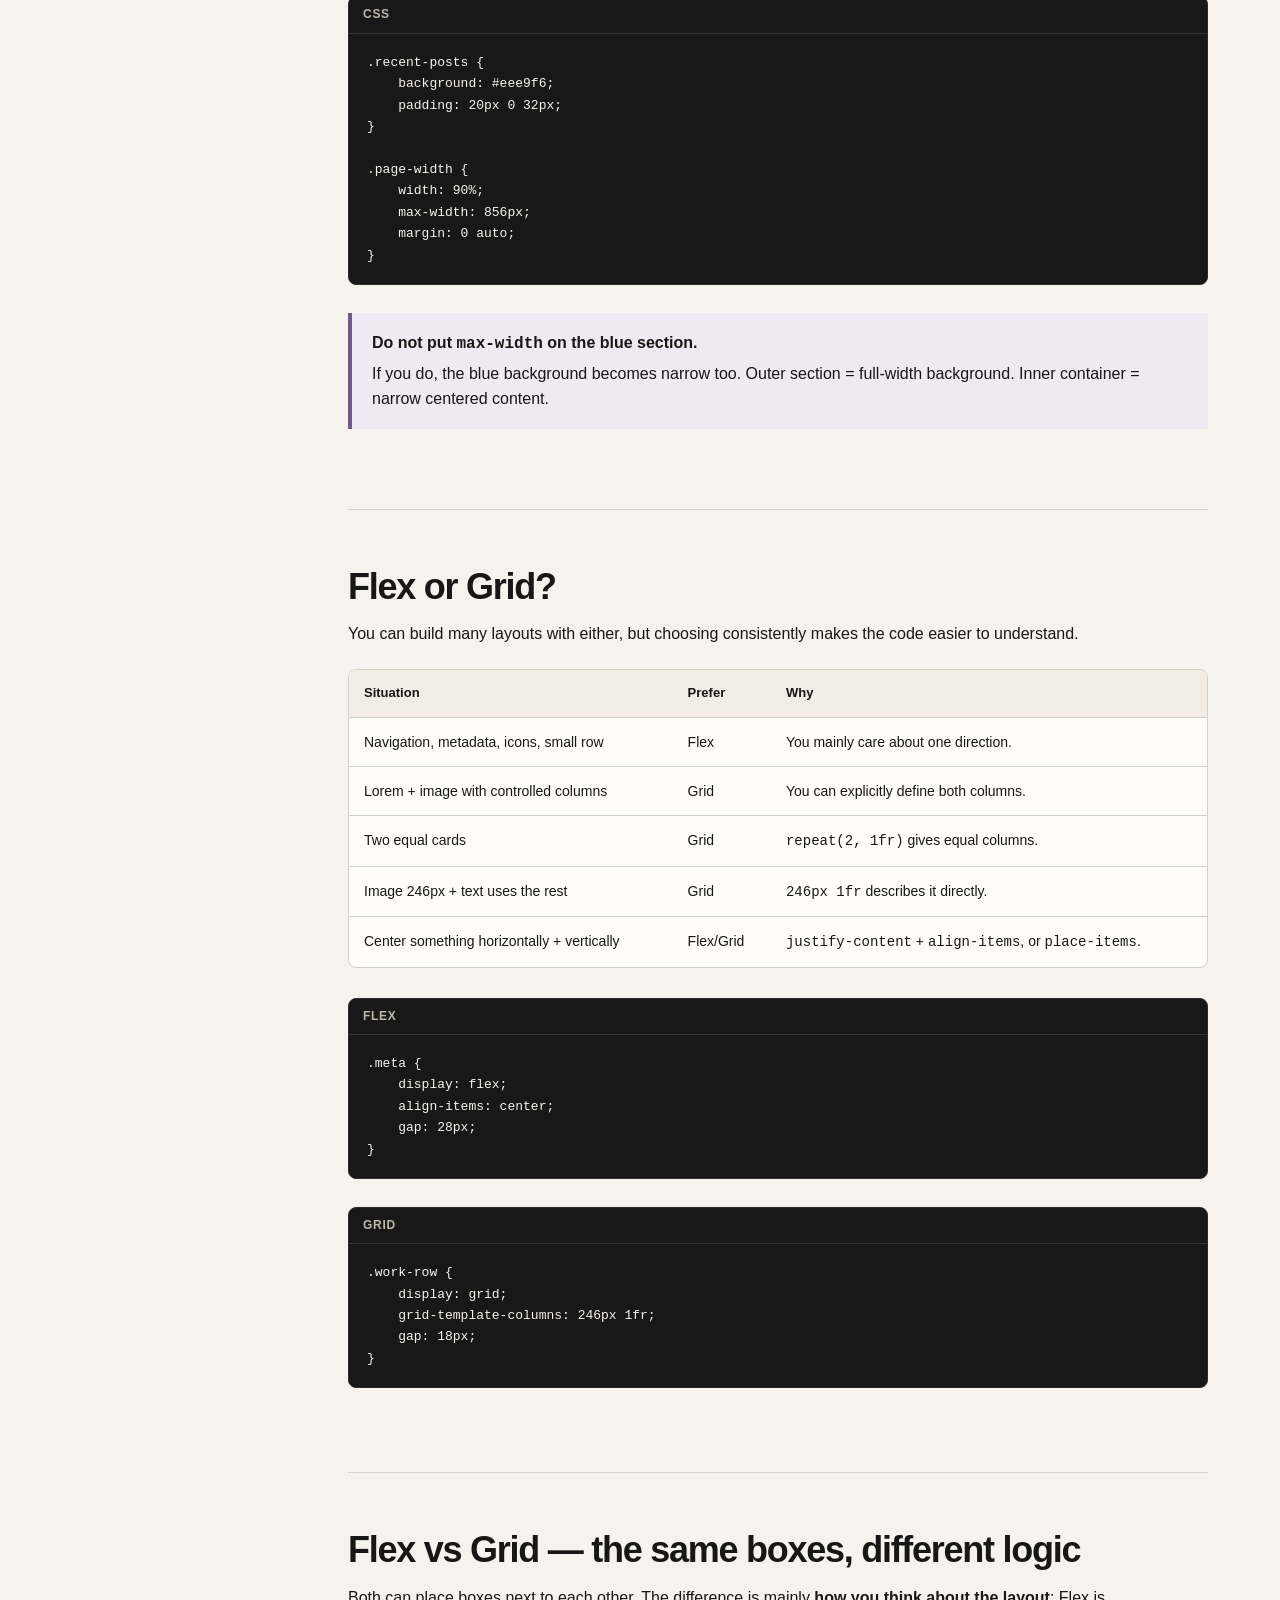
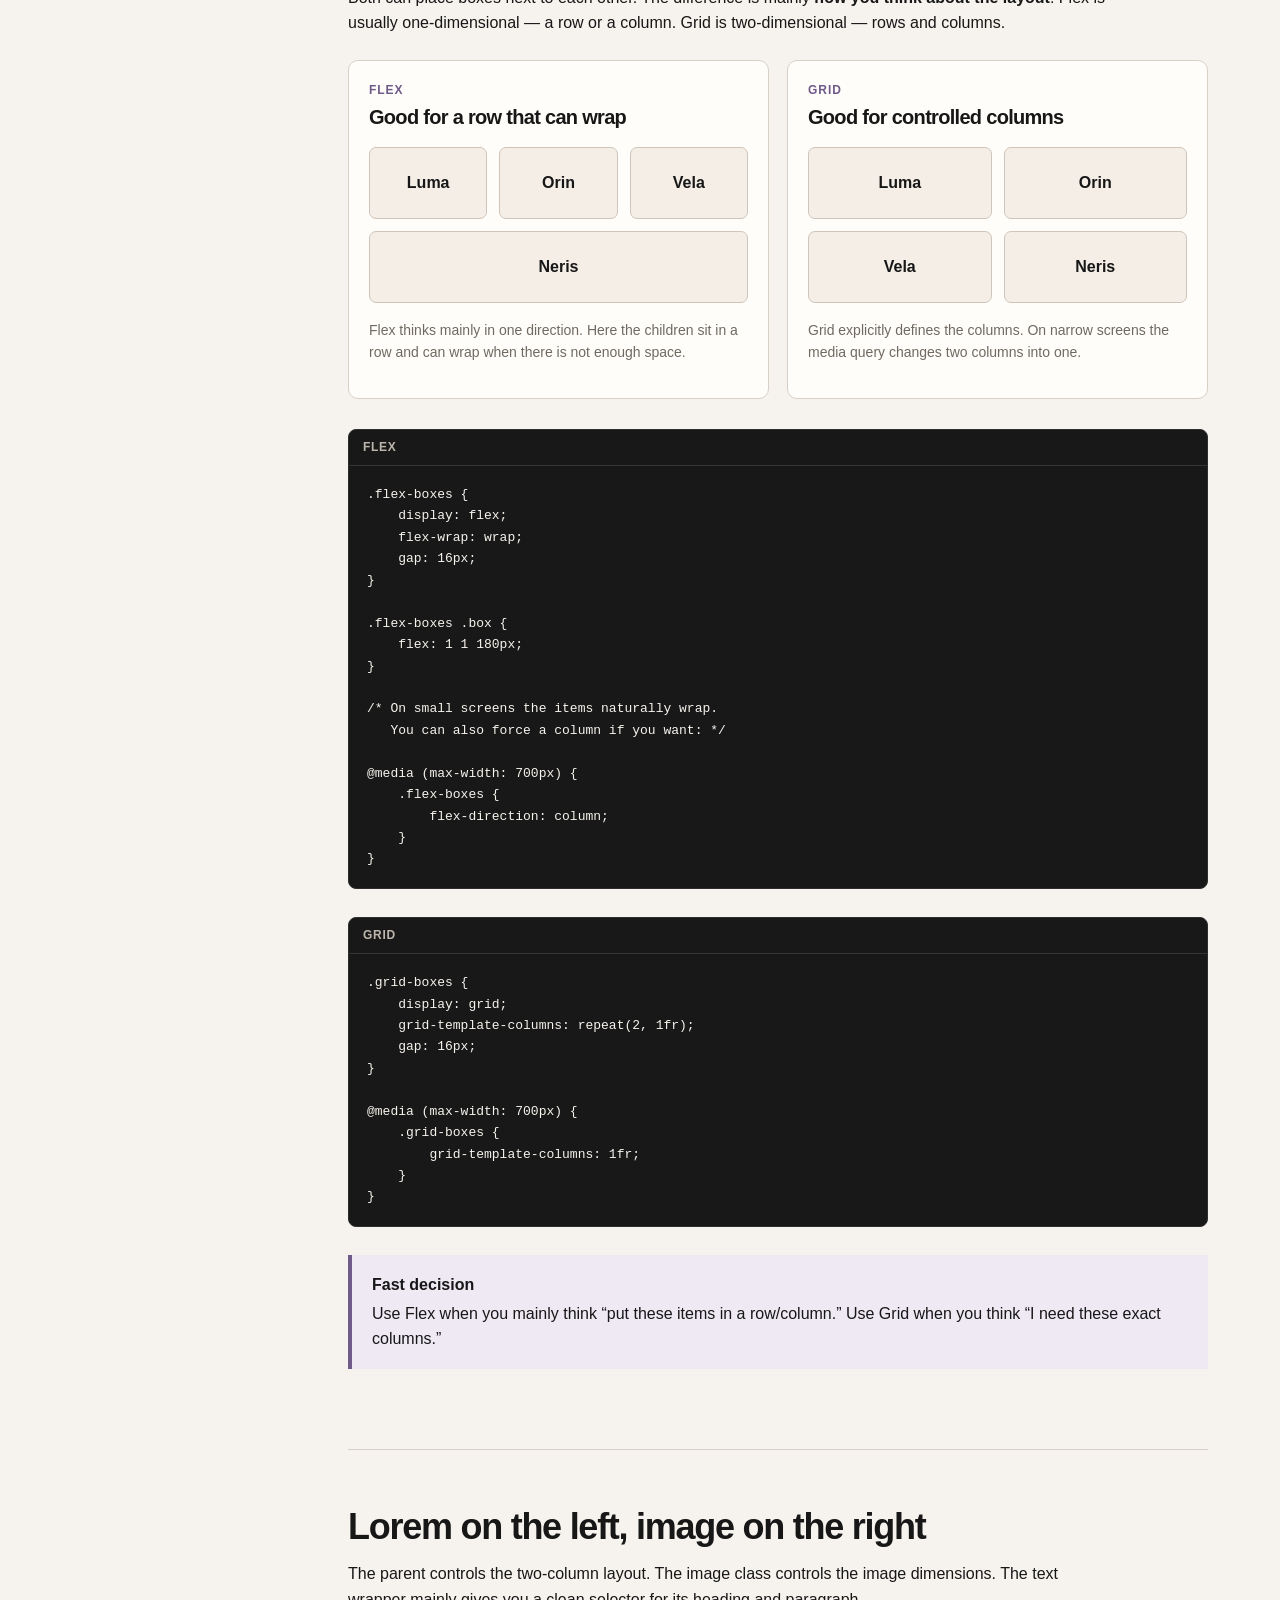
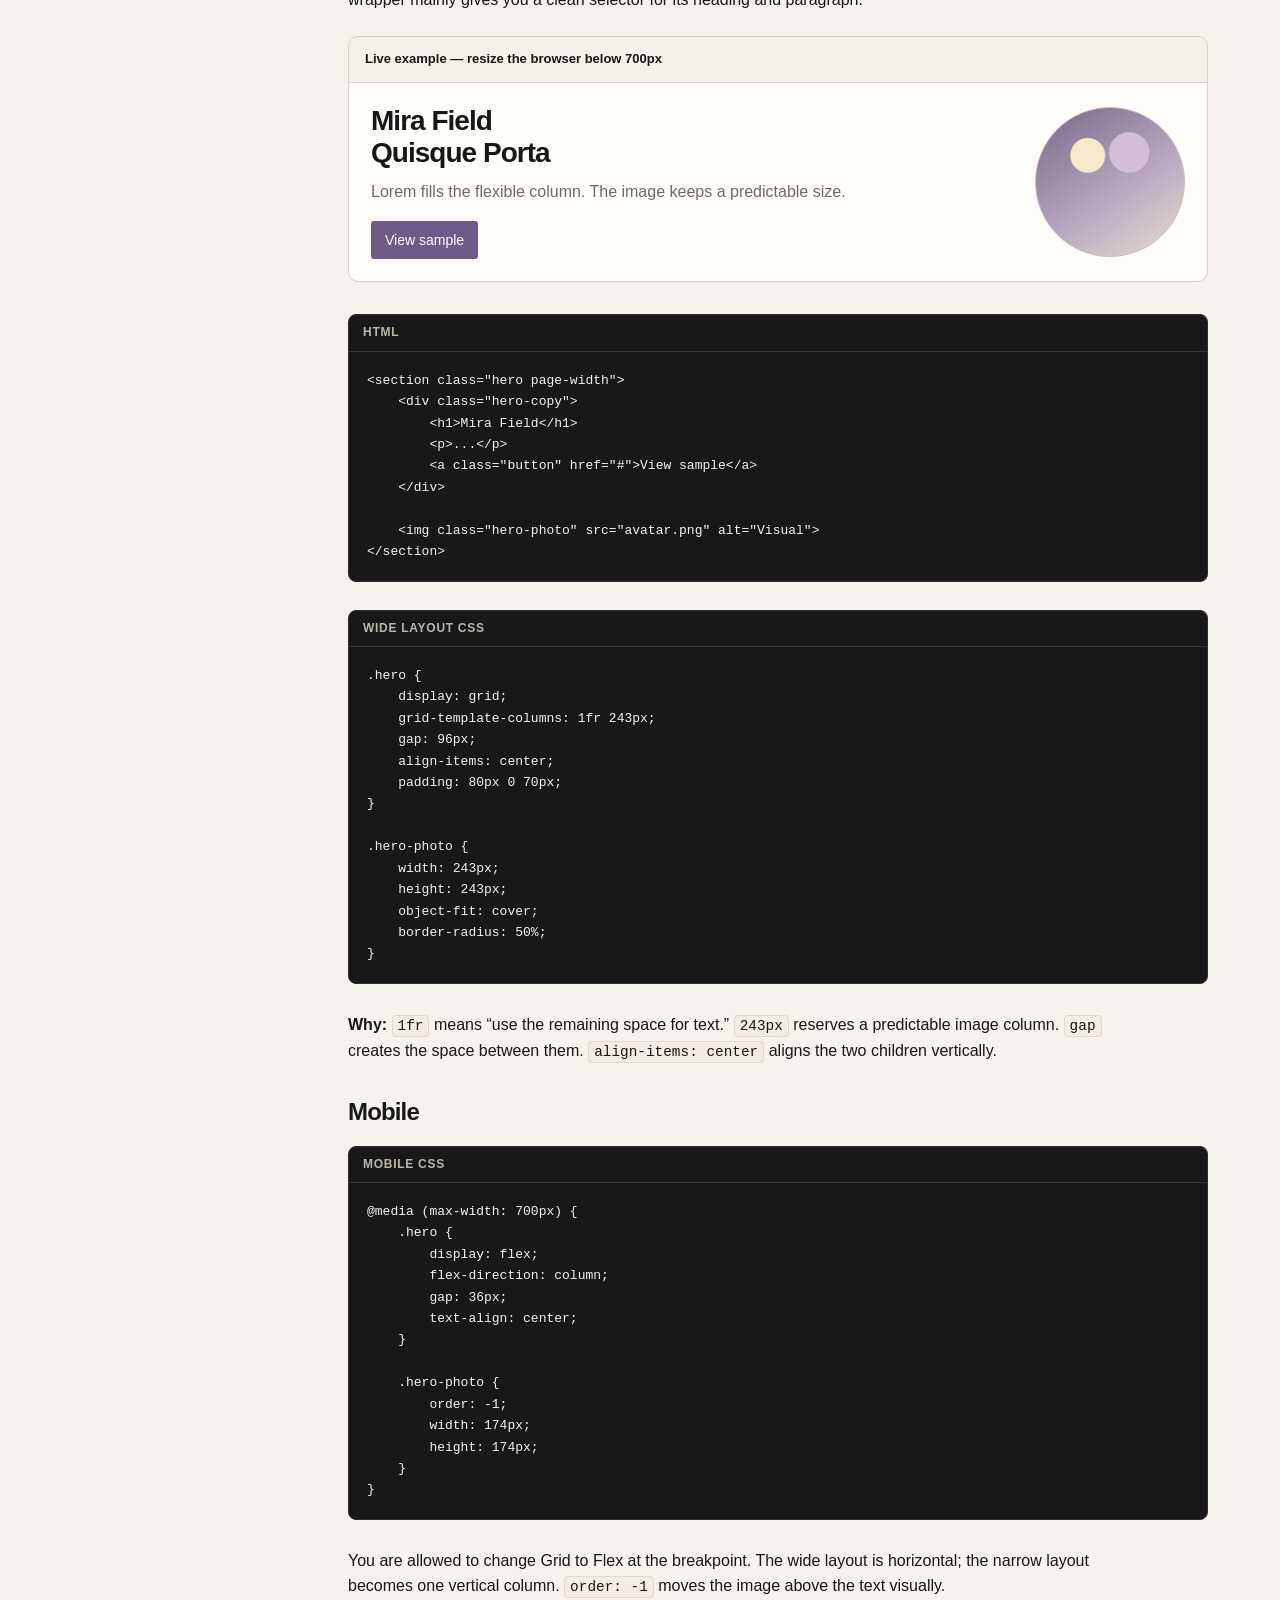
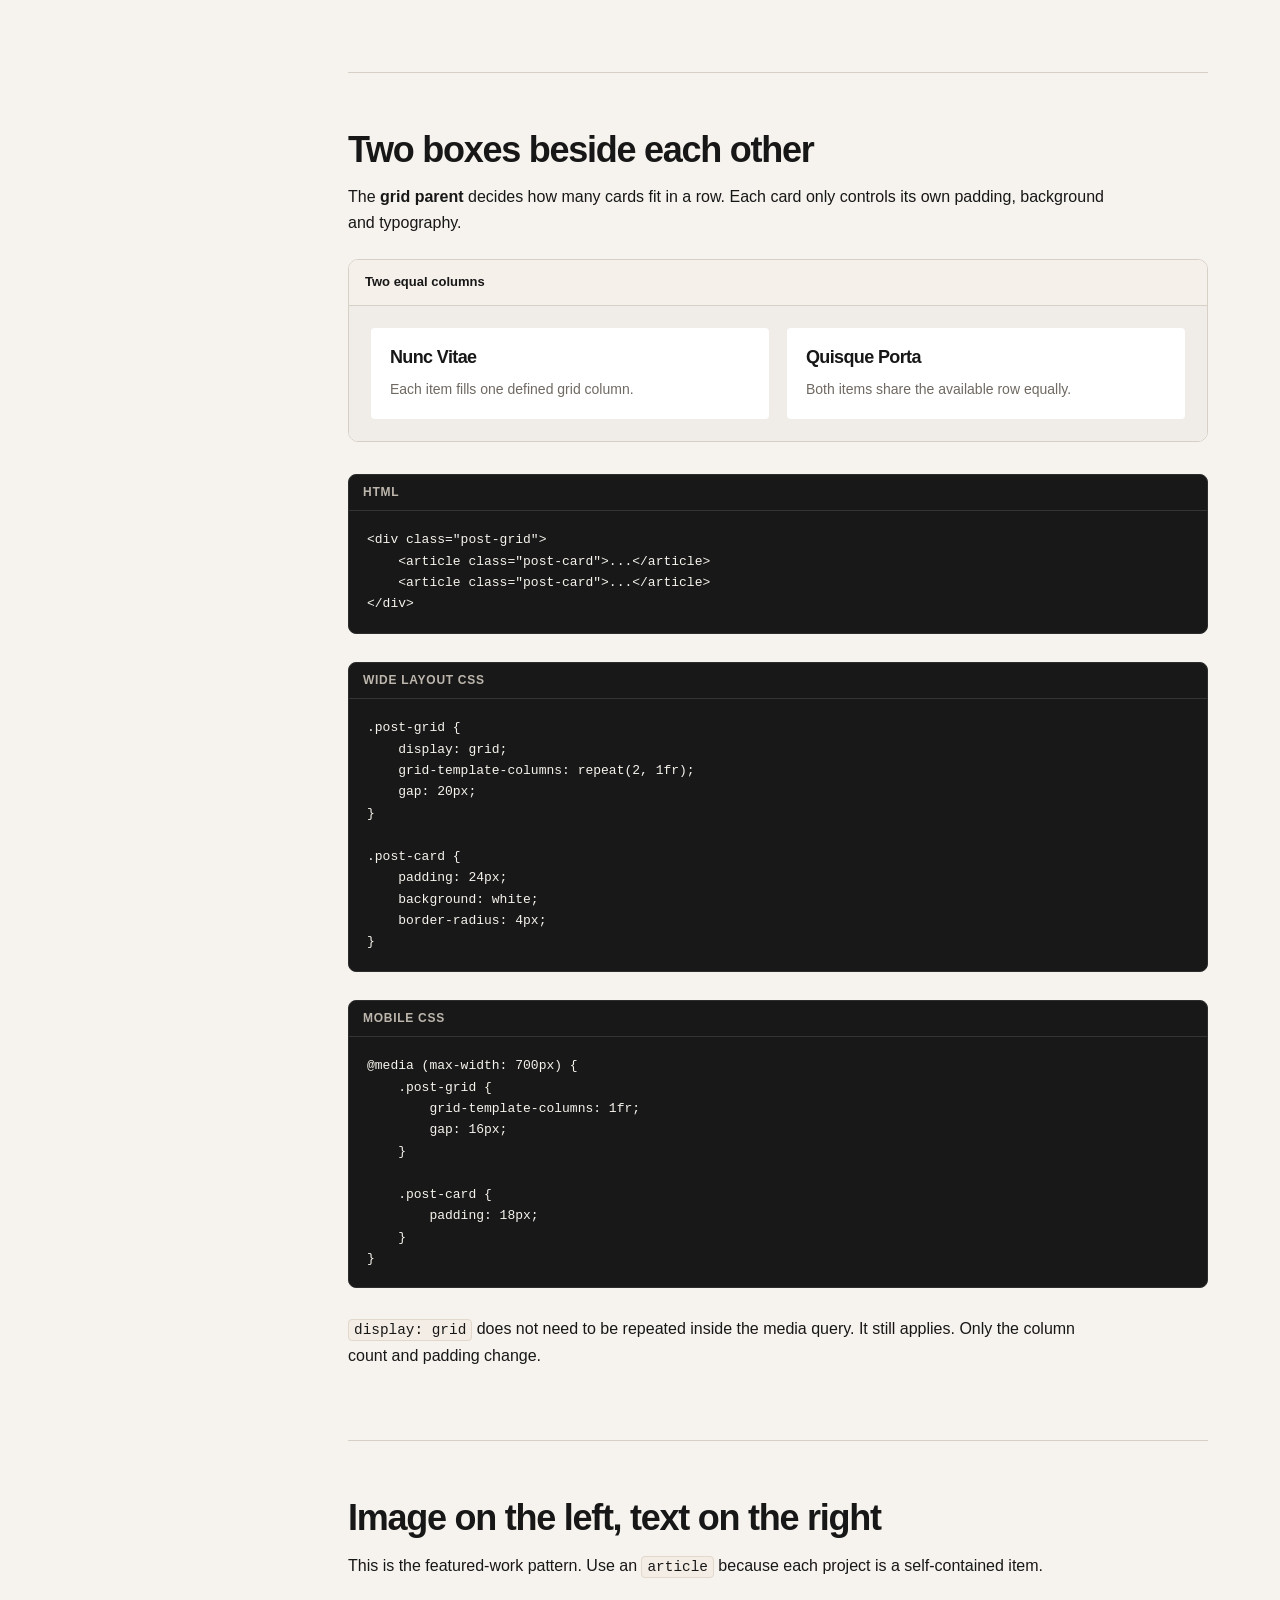
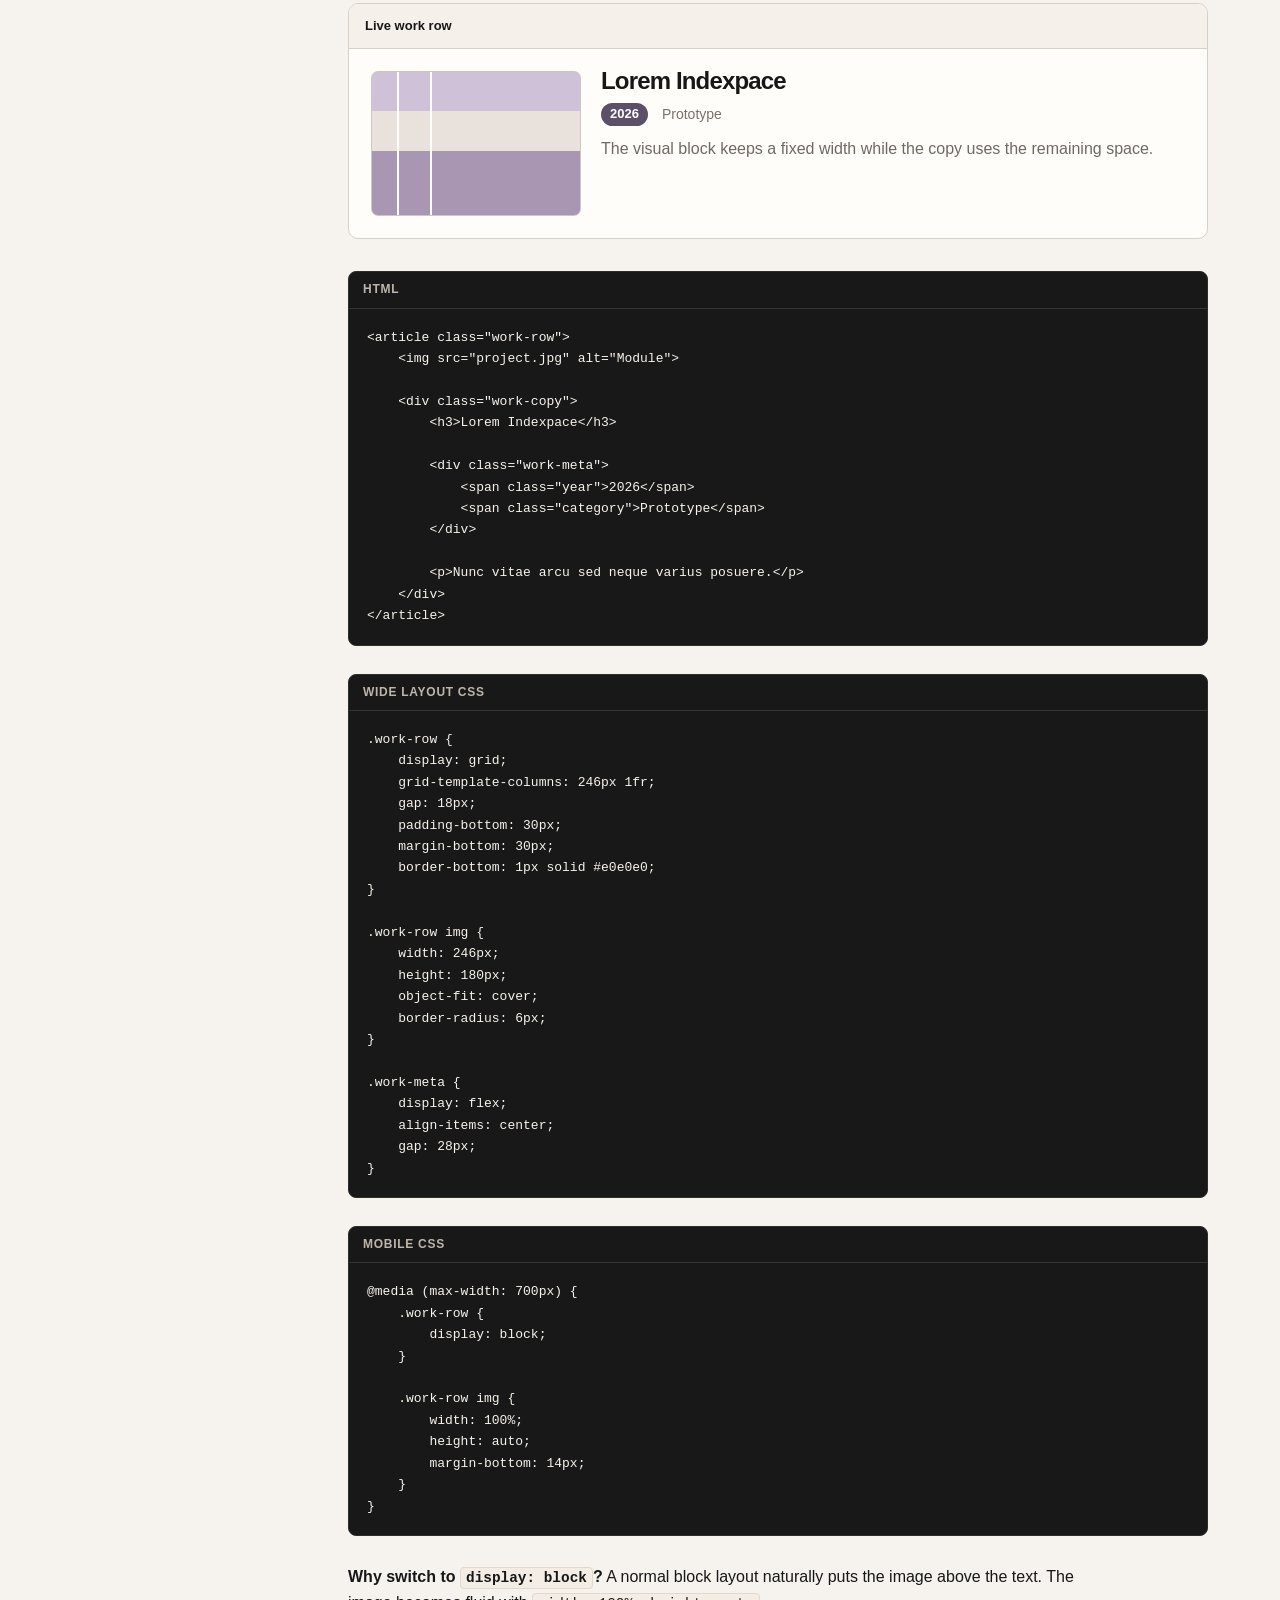
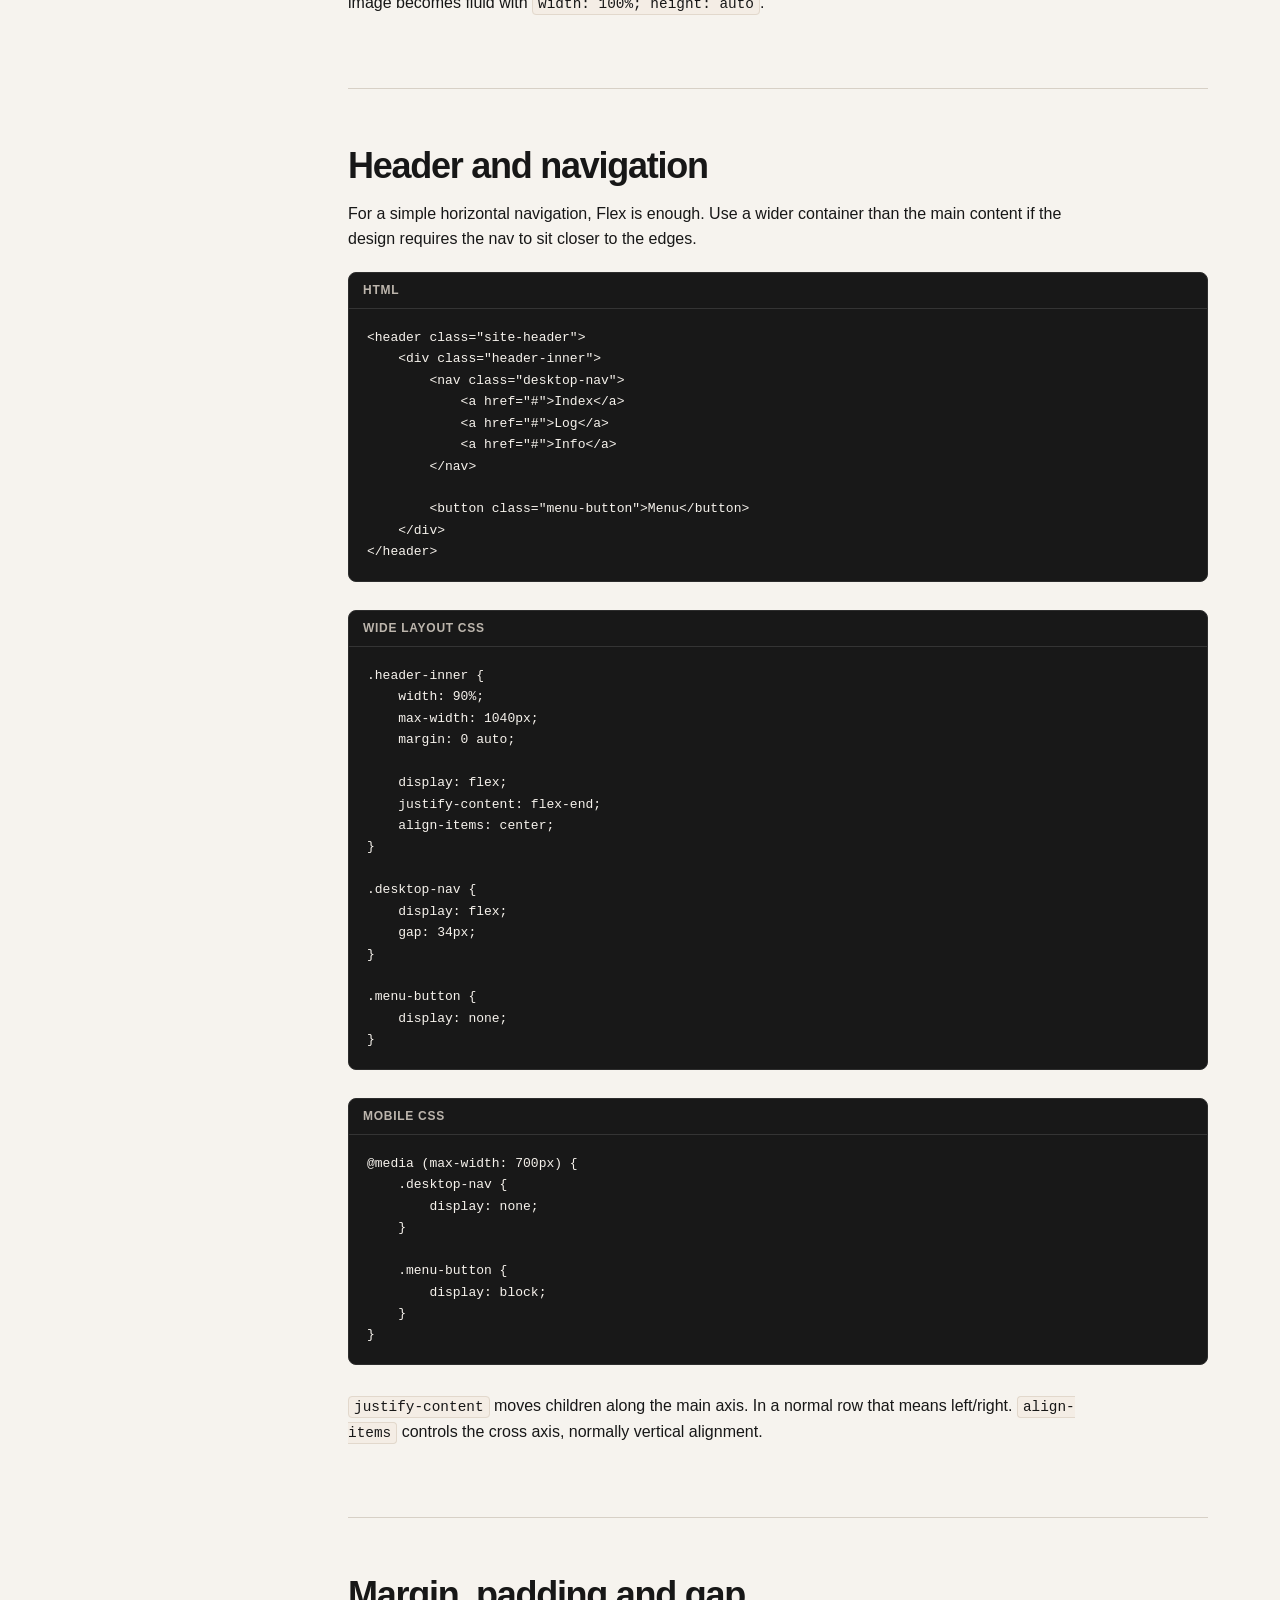
==== commit c2bbc86b: "Add files via upload" ====
--- a/learn-css.html
+++ b/learn-css.html
@@ -17,14 +17,14 @@
 :root {
     --ink: #171717;
     --muted: #6f6962;
-    --paper: #fbf8f4;
-    --surface: #ffffff;
-    --soft: #f1ebe4;
-    --line: #dfd8cf;
-    --accent: #d95f82;
-    --accent-soft: #f7e2e8;
-    --blue-soft: #e8f4f7;
-    --blue: #2f6775;
+    --paper: #f6f3ee;
+    --surface: #fffdf9;
+    --soft: #ece7df;
+    --line: #d7d0c6;
+    --accent: #6f5a8a;
+    --accent-soft: #eee9f3;
+    --blue-soft: #ece8f2;
+    --blue: #645a74;
     --code-bg: #181818;
     --code-text: #f7f3ed;
     --max-guide: 860px;
@@ -409,18 +409,12 @@
     display: inline-block;
     padding: 8px 14px;
     border-radius: 3px;
-    background: #ff6464;
+    background: #6f5a8a;
     color: white;
     font-size: 14px;
     text-decoration: none;
 }
 
-.portfolio-hero-demo img {
-    width: 150px;
-    height: 150px;
-    object-fit: cover;
-    border-radius: 50%;
-}
 
 /* Cards */
 .cards-demo {
@@ -428,7 +422,7 @@
     grid-template-columns: repeat(2, 1fr);
     gap: 18px;
     padding: 22px;
-    background: #eaf5f8;
+    background: #f0ece8;
 }
 
 .mini-card {
@@ -456,12 +450,6 @@
     align-items: start;
 }
 
-.work-demo img {
-    width: 210px;
-    height: 145px;
-    object-fit: cover;
-    border-radius: 5px;
-}
 
 .work-demo h3 {
     margin: -4px 0 8px;
@@ -482,14 +470,14 @@
 .year-demo {
     padding: 1px 9px;
     border-radius: 20px;
-    background: #142850;
+    background: #5b5067;
     color: white;
     font-size: 13px;
     font-weight: 700;
 }
 
 .category-demo {
-    color: #8695a4;
+    color: #7a7169;
     font-size: 14px;
 }
 
@@ -530,14 +518,6 @@
     text-align: center;
 }
 
-.phone-hero img {
-    order: -1;
-    width: 90px;
-    height: 90px;
-    margin: 0 auto;
-    object-fit: cover;
-    border-radius: 50%;
-}
 
 .phone-hero h4 {
     margin: 0;
@@ -558,7 +538,7 @@
 
 .phone-card {
     padding: 12px;
-    background: #eaf5f8;
+    background: #f0ece8;
     font-size: 12px;
 }
 
@@ -806,12 +786,7 @@
         display: block;
     }
 
-    .work-demo img {
-        width: 100%;
-        height: auto;
-        margin-bottom: 14px;
-    }
-
+    
     .semantic-articles {
         grid-template-columns: 1fr;
     }
@@ -910,6 +885,76 @@
 
     .grid-box-demo {
         grid-template-columns: 1fr;
+    }
+}
+
+
+/* ---------- ABSTRACT DEMO VISUALS ----------
+   These replace any original portfolio photos/screenshots.
+   They are CSS-only so the guide remains visually independent.
+   ------------------------------------------------------- */
+.abstract-portrait {
+    width: 150px;
+    height: 150px;
+    border-radius: 50%;
+    background:
+        radial-gradient(circle at 35% 32%, #f6e8c8 0 12%, transparent 13%),
+        radial-gradient(circle at 63% 30%, #d5bdd7 0 14%, transparent 15%),
+        linear-gradient(145deg, #756787, #b7a6bf 55%, #e8ddd0);
+    border: 1px solid #c9c0b6;
+}
+
+.abstract-project {
+    width: 210px;
+    height: 145px;
+    border-radius: 7px;
+    border: 1px solid #cfc7bd;
+    background:
+        linear-gradient(90deg, transparent 0 12%, #fffdf9 12% 13%, transparent 13% 28%, #fffdf9 28% 29%, transparent 29%),
+        linear-gradient(#cfc2d8 0 27%, #e9e1db 27% 55%, #a996b2 55% 100%);
+}
+
+.abstract-project.alt {
+    background:
+        linear-gradient(135deg, transparent 0 45%, rgba(255,255,255,.45) 45% 55%, transparent 55%),
+        linear-gradient(90deg, #c3b1cc, #dfd6cf);
+}
+
+.abstract-visual {
+    min-height: 120px;
+    border-radius: 8px;
+    border: 1px solid #cfc7bd;
+    background: linear-gradient(135deg, #d9cedf, #ebe4dc);
+}
+
+.phone-hero .abstract-portrait {
+    order: -1;
+    width: 90px;
+    height: 90px;
+    margin: 0 auto;
+}
+
+.portfolio-hero-demo .abstract-portrait {
+    width: 150px;
+    height: 150px;
+}
+
+.work-demo .abstract-project {
+    width: 210px;
+    height: 145px;
+}
+
+@media (max-width: 700px) {
+    .portfolio-hero-demo .abstract-portrait {
+        order: -1;
+        width: 118px;
+        height: 118px;
+    }
+
+    .work-demo .abstract-project {
+        width: 100%;
+        height: 180px;
+        margin-bottom: 14px;
     }
 }
 
@@ -960,7 +1005,7 @@
         <a href="#full-background">Full-width background</a>
         <a href="#flex-grid">Flex vs Grid</a>
         <a href="#flex-grid-live">Flex vs Grid live</a>
-        <a href="#hero">Text left + image right</a>
+        <a href="#hero">Lorem left + image right</a>
         <a href="#cards">Two cards</a>
         <a href="#work-row">Image + text row</a>
         <a href="#header">Header / navigation</a>
@@ -1051,9 +1096,9 @@
                     <thead><tr><th>Element</th><th>Use it when…</th><th>Example</th></tr></thead>
                     <tbody>
                         <tr><td><code>header</code></td><td>It is the top/site header.</td><td>Navigation bar</td></tr>
-                        <tr><td><code>nav</code></td><td>It contains navigation links.</td><td>Archive / Notes / About</td></tr>
+                        <tr><td><code>nav</code></td><td>It contains navigation links.</td><td>Index / Log / Info</td></tr>
                         <tr><td><code>main</code></td><td>It wraps the unique content of the page.</td><td>Everything between header and footer</td></tr>
-                        <tr><td><code>section</code></td><td>It groups a topic/area and usually has a heading.</td><td>Hero, Selected Notes, Visual Archive</td></tr>
+                        <tr><td><code>section</code></td><td>It groups a topic/area and usually has a heading.</td><td>Hero, Small Entries, Sample Collection</td></tr>
                         <tr><td><code>article</code></td><td>The item could make sense on its own.</td><td>One blog card or one work/project</td></tr>
                         <tr><td><code>div</code></td><td>You only need a layout/styling wrapper.</td><td><code>.page-width</code>, <code>.work-copy</code>, metadata wrapper</td></tr>
                     </tbody>
@@ -1099,11 +1144,11 @@
   <div class="code-label">HTML</div>
   <pre><code>&lt;section class=&quot;hero page-width&quot;&gt;
     &lt;div class=&quot;hero-copy&quot;&gt;
-        &lt;h1&gt;Aster Studio&lt;/h1&gt;
+        &lt;h1&gt;Mira Field&lt;/h1&gt;
         &lt;p&gt;...&lt;/p&gt;
     &lt;/div&gt;
 
-    &lt;img class=&quot;hero-photo&quot; src=&quot;avatar.png&quot; alt=&quot;Portrait&quot;&gt;
+    &lt;img class=&quot;hero-photo&quot; src=&quot;avatar.png&quot; alt=&quot;Visual&quot;&gt;
 &lt;/section&gt;</code></pre>
 </div>
 
@@ -1210,7 +1255,7 @@
   <div class="code-label">HTML</div>
   <pre><code>&lt;section class=&quot;recent-posts&quot;&gt;
     &lt;div class=&quot;page-width&quot;&gt;
-        &lt;h2&gt;Selected Notes&lt;/h2&gt;
+        &lt;h2&gt;Small Entries&lt;/h2&gt;
         ...
     &lt;/div&gt;
 &lt;/section&gt;</code></pre>
@@ -1221,7 +1266,7 @@
 <div class="code-block">
   <div class="code-label">CSS</div>
   <pre><code>.recent-posts {
-    background: #edf7fa;
+    background: #eee9f6;
     padding: 20px 0 32px;
 }
 
@@ -1248,7 +1293,7 @@
                     <thead><tr><th>Situation</th><th>Prefer</th><th>Why</th></tr></thead>
                     <tbody>
                         <tr><td>Navigation, metadata, icons, small row</td><td>Flex</td><td>You mainly care about one direction.</td></tr>
-                        <tr><td>Text + image with controlled columns</td><td>Grid</td><td>You can explicitly define both columns.</td></tr>
+                        <tr><td>Lorem + image with controlled columns</td><td>Grid</td><td>You can explicitly define both columns.</td></tr>
                         <tr><td>Two equal cards</td><td>Grid</td><td><code>repeat(2, 1fr)</code> gives equal columns.</td></tr>
                         <tr><td>Image 246px + text uses the rest</td><td>Grid</td><td><code>246px 1fr</code> describes it directly.</td></tr>
                         <tr><td>Center something horizontally + vertically</td><td>Flex/Grid</td><td><code>justify-content</code> + <code>align-items</code>, or <code>place-items</code>.</td></tr>
@@ -1293,10 +1338,10 @@
                     <h3>Good for a row that can wrap</h3>
 
                     <div class="flex-box-demo">
-                        <div class="sample-box">Alpha</div>
-                        <div class="sample-box">Beta</div>
-                        <div class="sample-box">Gamma</div>
-                        <div class="sample-box">Delta</div>
+                        <div class="sample-box">Luma</div>
+                        <div class="sample-box">Orin</div>
+                        <div class="sample-box">Vela</div>
+                        <div class="sample-box">Neris</div>
                     </div>
 
                     <p class="small-note">
@@ -1309,10 +1354,10 @@
                     <h3>Good for controlled columns</h3>
 
                     <div class="grid-box-demo">
-                        <div class="sample-box">Alpha</div>
-                        <div class="sample-box">Beta</div>
-                        <div class="sample-box">Gamma</div>
-                        <div class="sample-box">Delta</div>
+                        <div class="sample-box">Luma</div>
+                        <div class="sample-box">Orin</div>
+                        <div class="sample-box">Vela</div>
+                        <div class="sample-box">Neris</div>
                     </div>
 
                     <p class="small-note">
@@ -1366,7 +1411,7 @@
         </section>
 
 <section class="guide-section" id="hero">
-            <h2>Text on the left, image on the right</h2>
+            <h2>Lorem on the left, image on the right</h2>
             <p>The parent controls the two-column layout. The image class controls the image dimensions. The text wrapper mainly gives you a clean selector for its heading and paragraph.</p>
 
             <div class="demo">
@@ -1374,11 +1419,11 @@
                 <div class="demo-body">
                     <div class="portfolio-hero-demo">
                         <div>
-                            <h3>Aster Studio<br>Dolor Sit Amet</h3>
-                            <p>Text fills the flexible column. The image keeps a predictable size.</p>
-                            <a class="demo-button" href="#hero">Explore</a>
+                            <h3>Mira Field<br>Quisque Porta</h3>
+                            <p>Lorem fills the flexible column. The image keeps a predictable size.</p>
+                            <a class="demo-button" href="#hero">View sample</a>
                         </div>
-                        <img src="assets/avatar.png" alt="Abstract portrait example">
+                        <div class="abstract-portrait" aria-label="Abstract visual placeholder"></div>
                     </div>
                 </div>
             </div>
@@ -1388,19 +1433,19 @@
   <div class="code-label">HTML</div>
   <pre><code>&lt;section class=&quot;hero page-width&quot;&gt;
     &lt;div class=&quot;hero-copy&quot;&gt;
-        &lt;h1&gt;Aster Studio&lt;/h1&gt;
+        &lt;h1&gt;Mira Field&lt;/h1&gt;
         &lt;p&gt;...&lt;/p&gt;
-        &lt;a class=&quot;button&quot; href=&quot;#&quot;&gt;Explore&lt;/a&gt;
+        &lt;a class=&quot;button&quot; href=&quot;#&quot;&gt;View sample&lt;/a&gt;
     &lt;/div&gt;
 
-    &lt;img class=&quot;hero-photo&quot; src=&quot;avatar.png&quot; alt=&quot;Portrait&quot;&gt;
+    &lt;img class=&quot;hero-photo&quot; src=&quot;avatar.png&quot; alt=&quot;Visual&quot;&gt;
 &lt;/section&gt;</code></pre>
 </div>
 
 
             
 <div class="code-block">
-  <div class="code-label">Desktop CSS</div>
+  <div class="code-label">Wide layout CSS</div>
   <pre><code>.hero {
     display: grid;
     grid-template-columns: 1fr 243px;
@@ -1452,12 +1497,12 @@
                 <p class="demo-title">Two equal columns</p>
                 <div class="cards-demo">
                     <article class="mini-card">
-                        <h4>Lorem Ipsum</h4>
-                        <p>Card content. The grid parent controls where this card sits.</p>
+                        <h4>Nunc Vitae</h4>
+                        <p>Each item fills one defined grid column.</p>
                     </article>
                     <article class="mini-card">
-                        <h4>Dolor Sit Amet</h4>
-                        <p>Both cards receive exactly one fraction of the available width.</p>
+                        <h4>Quisque Porta</h4>
+                        <p>Both items share the available row equally.</p>
                     </article>
                 </div>
             </div>
@@ -1474,7 +1519,7 @@
 
             
 <div class="code-block">
-  <div class="code-label">Desktop CSS</div>
+  <div class="code-label">Wide layout CSS</div>
   <pre><code>.post-grid {
     display: grid;
     grid-template-columns: repeat(2, 1fr);
@@ -1516,14 +1561,14 @@
                 <p class="demo-title">Live work row</p>
                 <div class="demo-body">
                     <article class="work-demo">
-                        <img src="assets/fs1.png" alt="Interface project example">
+                        <div class="abstract-project" aria-label="Abstract project placeholder"></div>
                         <div>
-                            <h3>Lorem Archivepace</h3>
+                            <h3>Lorem Indexpace</h3>
                             <div class="meta-demo">
                                 <span class="year-demo">2026</span>
-                                <span class="category-demo">Interface</span>
+                                <span class="category-demo">Prototype</span>
                             </div>
-                            <p>The image has a fixed desktop box. The text column uses the rest of the row.</p>
+                            <p>The visual block keeps a fixed width while the copy uses the remaining space.</p>
                         </div>
                     </article>
                 </div>
@@ -1533,17 +1578,17 @@
 <div class="code-block">
   <div class="code-label">HTML</div>
   <pre><code>&lt;article class=&quot;work-row&quot;&gt;
-    &lt;img src=&quot;project.jpg&quot; alt=&quot;Project&quot;&gt;
+    &lt;img src=&quot;project.jpg&quot; alt=&quot;Module&quot;&gt;
 
     &lt;div class=&quot;work-copy&quot;&gt;
-        &lt;h3&gt;Lorem Archivepace&lt;/h3&gt;
+        &lt;h3&gt;Lorem Indexpace&lt;/h3&gt;
 
         &lt;div class=&quot;work-meta&quot;&gt;
             &lt;span class=&quot;year&quot;&gt;2026&lt;/span&gt;
-            &lt;span class=&quot;category&quot;&gt;Interface&lt;/span&gt;
+            &lt;span class=&quot;category&quot;&gt;Prototype&lt;/span&gt;
         &lt;/div&gt;
 
-        &lt;p&gt;Lorem ipsum dolor sit amet, consectetur adipiscing elit.&lt;/p&gt;
+        &lt;p&gt;Nunc vitae arcu sed neque varius posuere.&lt;/p&gt;
     &lt;/div&gt;
 &lt;/article&gt;</code></pre>
 </div>
@@ -1551,7 +1596,7 @@
 
             
 <div class="code-block">
-  <div class="code-label">Desktop CSS</div>
+  <div class="code-label">Wide layout CSS</div>
   <pre><code>.work-row {
     display: grid;
     grid-template-columns: 246px 1fr;
@@ -1606,9 +1651,9 @@
   <pre><code>&lt;header class=&quot;site-header&quot;&gt;
     &lt;div class=&quot;header-inner&quot;&gt;
         &lt;nav class=&quot;desktop-nav&quot;&gt;
-            &lt;a href=&quot;#&quot;&gt;Archive&lt;/a&gt;
-            &lt;a href=&quot;#&quot;&gt;Notes&lt;/a&gt;
-            &lt;a href=&quot;#&quot;&gt;About&lt;/a&gt;
+            &lt;a href=&quot;#&quot;&gt;Index&lt;/a&gt;
+            &lt;a href=&quot;#&quot;&gt;Log&lt;/a&gt;
+            &lt;a href=&quot;#&quot;&gt;Info&lt;/a&gt;
         &lt;/nav&gt;
 
         &lt;button class=&quot;menu-button&quot;&gt;Menu&lt;/button&gt;
@@ -1619,7 +1664,7 @@
 
             
 <div class="code-block">
-  <div class="code-label">Desktop CSS</div>
+  <div class="code-label">Wide layout CSS</div>
   <pre><code>.header-inner {
     width: 90%;
     max-width: 1040px;
@@ -1749,7 +1794,7 @@
     font-family: Helvetica, Arial, sans-serif;
     font-size: 16px;
     line-height: 1.5;
-    color: #21243d;
+    color: #292625;
 }
 
 .hero-copy h1 {
@@ -1759,7 +1804,7 @@
 }
 
 .category {
-    color: #8695a4;
+    color: #7a7169;
     font-size: 20px;
 }</code></pre>
 </div>
@@ -1772,7 +1817,7 @@
     display: inline-block;
     padding: 10px 20px;
     color: white;
-    background: #ff6464;
+    background: #6f5a8a;
     border-radius: 2px;
     text-decoration: none;
 }</code></pre>
@@ -1818,29 +1863,29 @@
         </section>
 
         <section class="guide-section" id="responsive">
-            <h2>How to organize responsive CSS</h2>
+            <h2>Responsive layout workflow</h2>
             <p>Write the desktop/base layout first. Put the breakpoint near the bottom of the stylesheet and override only the properties that actually change.</p>
 
             <div class="compare">
                 <div class="compare-panel">
-                    <h4>Desktop</h4>
+                    <h4>Wide layout</h4>
                     <div class="portfolio-hero-demo">
                         <div>
-                            <h3 style="font-size:20px">Text</h3>
-                            <p>Left side</p>
+                            <h3 style="font-size:20px">Lorem</h3>
+                            <p>Primary block</p>
                         </div>
-                        <img src="assets/avatar.png" alt="" style="width:90px;height:90px">
+                        <div class="abstract-portrait" aria-label="Abstract visual placeholder"></div>
                     </div>
                 </div>
                 <div class="compare-panel">
-                    <h4>Mobile idea</h4>
+                    <h4>Narrow layout</h4>
                     <div class="phone-frame">
                         <div class="phone-hero">
                             <div>
-                                <h4>Text</h4>
-                                <p>Centered below image</p>
+                                <h4>Lorem</h4>
+                                <p>Secondary block below visual</p>
                             </div>
-                            <img src="assets/avatar.png" alt="">
+                            <div class="abstract-portrait" aria-label="Abstract visual placeholder"></div>
                         </div>
                     </div>
                 </div>
@@ -1848,7 +1893,7 @@
 
             
 <div class="code-block">
-  <div class="code-label">The pattern</div>
+  <div class="code-label">Responsive override example</div>
   <pre><code>/* BASE / DESKTOP */
 .post-grid {
     display: grid;
@@ -1869,14 +1914,14 @@
             <h3>Typical desktop → mobile conversions</h3>
             <div class="table-wrap">
                 <table>
-                    <thead><tr><th>Desktop</th><th>Mobile</th><th>Reason</th></tr></thead>
+                    <thead><tr><th>Wide layout</th><th>Mobile</th><th>Reason</th></tr></thead>
                     <tbody>
                         <tr><td><code>repeat(2, 1fr)</code></td><td><code>1fr</code></td><td>Two cards become one per row.</td></tr>
                         <tr><td><code>246px 1fr</code></td><td><code>display: block</code></td><td>Image goes above text.</td></tr>
                         <tr><td>Horizontal hero</td><td><code>flex-direction: column</code></td><td>Content stacks vertically.</td></tr>
                         <tr><td>Large image</td><td>Smaller width/height</td><td>Fits a narrow screen.</td></tr>
                         <tr><td>44px heading</td><td>30–32px heading</td><td>Prevents awkward wrapping.</td></tr>
-                        <tr><td>Desktop nav shown</td><td><code>display: none</code></td><td>Hide crowded navigation.</td></tr>
+                        <tr><td>Wide layout nav shown</td><td><code>display: none</code></td><td>Hide crowded navigation.</td></tr>
                         <tr><td>Mobile control hidden</td><td><code>display: block</code></td><td>Show mobile replacement.</td></tr>
                     </tbody>
                 </table>
@@ -2054,7 +2099,7 @@
 &lt;head&gt;
     &lt;meta charset=&quot;UTF-8&quot;&gt;
     &lt;meta name=&quot;viewport&quot; content=&quot;width=device-width, initial-scale=1.0&quot;&gt;
-    &lt;title&gt;Portfolio&lt;/title&gt;
+    &lt;title&gt;Layout Demo&lt;/title&gt;
     &lt;link rel=&quot;stylesheet&quot; href=&quot;style.css&quot;&gt;
 &lt;/head&gt;
 &lt;body&gt;
@@ -2062,9 +2107,9 @@
 &lt;header&gt;
     &lt;div class=&quot;header-inner&quot;&gt;
         &lt;nav&gt;
-            &lt;a href=&quot;#&quot;&gt;Archive&lt;/a&gt;
-            &lt;a href=&quot;#&quot;&gt;Notes&lt;/a&gt;
-            &lt;a href=&quot;#&quot;&gt;About&lt;/a&gt;
+            &lt;a href=&quot;#&quot;&gt;Index&lt;/a&gt;
+            &lt;a href=&quot;#&quot;&gt;Log&lt;/a&gt;
+            &lt;a href=&quot;#&quot;&gt;Info&lt;/a&gt;
         &lt;/nav&gt;
     &lt;/div&gt;
 &lt;/header&gt;
@@ -2072,17 +2117,17 @@
 &lt;main&gt;
     &lt;section class=&quot;hero container&quot;&gt;
         &lt;div class=&quot;hero-copy&quot;&gt;
-            &lt;h1&gt;Aster Studio&lt;/h1&gt;
-            &lt;p&gt;Lorem ipsum dolor sit amet, consectetur adipiscing elit.&lt;/p&gt;
-            &lt;a class=&quot;button&quot; href=&quot;#&quot;&gt;Explore&lt;/a&gt;
+            &lt;h1&gt;Mira Field&lt;/h1&gt;
+            &lt;p&gt;Nunc vitae arcu sed neque varius posuere.&lt;/p&gt;
+            &lt;a class=&quot;button&quot; href=&quot;#&quot;&gt;View sample&lt;/a&gt;
         &lt;/div&gt;
 
-        &lt;img class=&quot;hero-photo&quot; src=&quot;avatar.jpg&quot; alt=&quot;Portrait&quot;&gt;
+        &lt;img class=&quot;hero-photo&quot; src=&quot;avatar.jpg&quot; alt=&quot;Visual&quot;&gt;
     &lt;/section&gt;
 
     &lt;section class=&quot;colored-section&quot;&gt;
         &lt;div class=&quot;container&quot;&gt;
-            &lt;h2&gt;Selected Notes&lt;/h2&gt;
+            &lt;h2&gt;Small Entries&lt;/h2&gt;
 
             &lt;div class=&quot;cards&quot;&gt;
                 &lt;article class=&quot;card&quot;&gt;Lorem ipsum&lt;/article&gt;
@@ -2092,14 +2137,14 @@
     &lt;/section&gt;
 
     &lt;section class=&quot;container&quot;&gt;
-        &lt;h2&gt;Visual Archive&lt;/h2&gt;
+        &lt;h2&gt;Sample Collection&lt;/h2&gt;
 
         &lt;article class=&quot;work&quot;&gt;
-            &lt;img src=&quot;project.jpg&quot; alt=&quot;Project&quot;&gt;
+            &lt;img src=&quot;project.jpg&quot; alt=&quot;Module&quot;&gt;
 
             &lt;div&gt;
-                &lt;h3&gt;Amet Consectetur&lt;/h3&gt;
-                &lt;p&gt;Lorem ipsum dolor sit amet, consectetur adipiscing elit.&lt;/p&gt;
+                &lt;h3&gt;Orbis Module&lt;/h3&gt;
+                &lt;p&gt;Nunc vitae arcu sed neque varius posuere.&lt;/p&gt;
             &lt;/div&gt;
         &lt;/article&gt;
     &lt;/section&gt;
@@ -2174,14 +2219,14 @@
     display: inline-block;
     padding: 10px 20px;
     color: white;
-    background: #ff6464;
+    background: #6f5a8a;
     text-decoration: none;
 }
 
 /* FULL-WIDTH BACKGROUND + TWO CARDS */
 .colored-section {
     padding: 30px 0;
-    background: #edf7fa;
+    background: #eee9f6;
 }
 
 .cards {
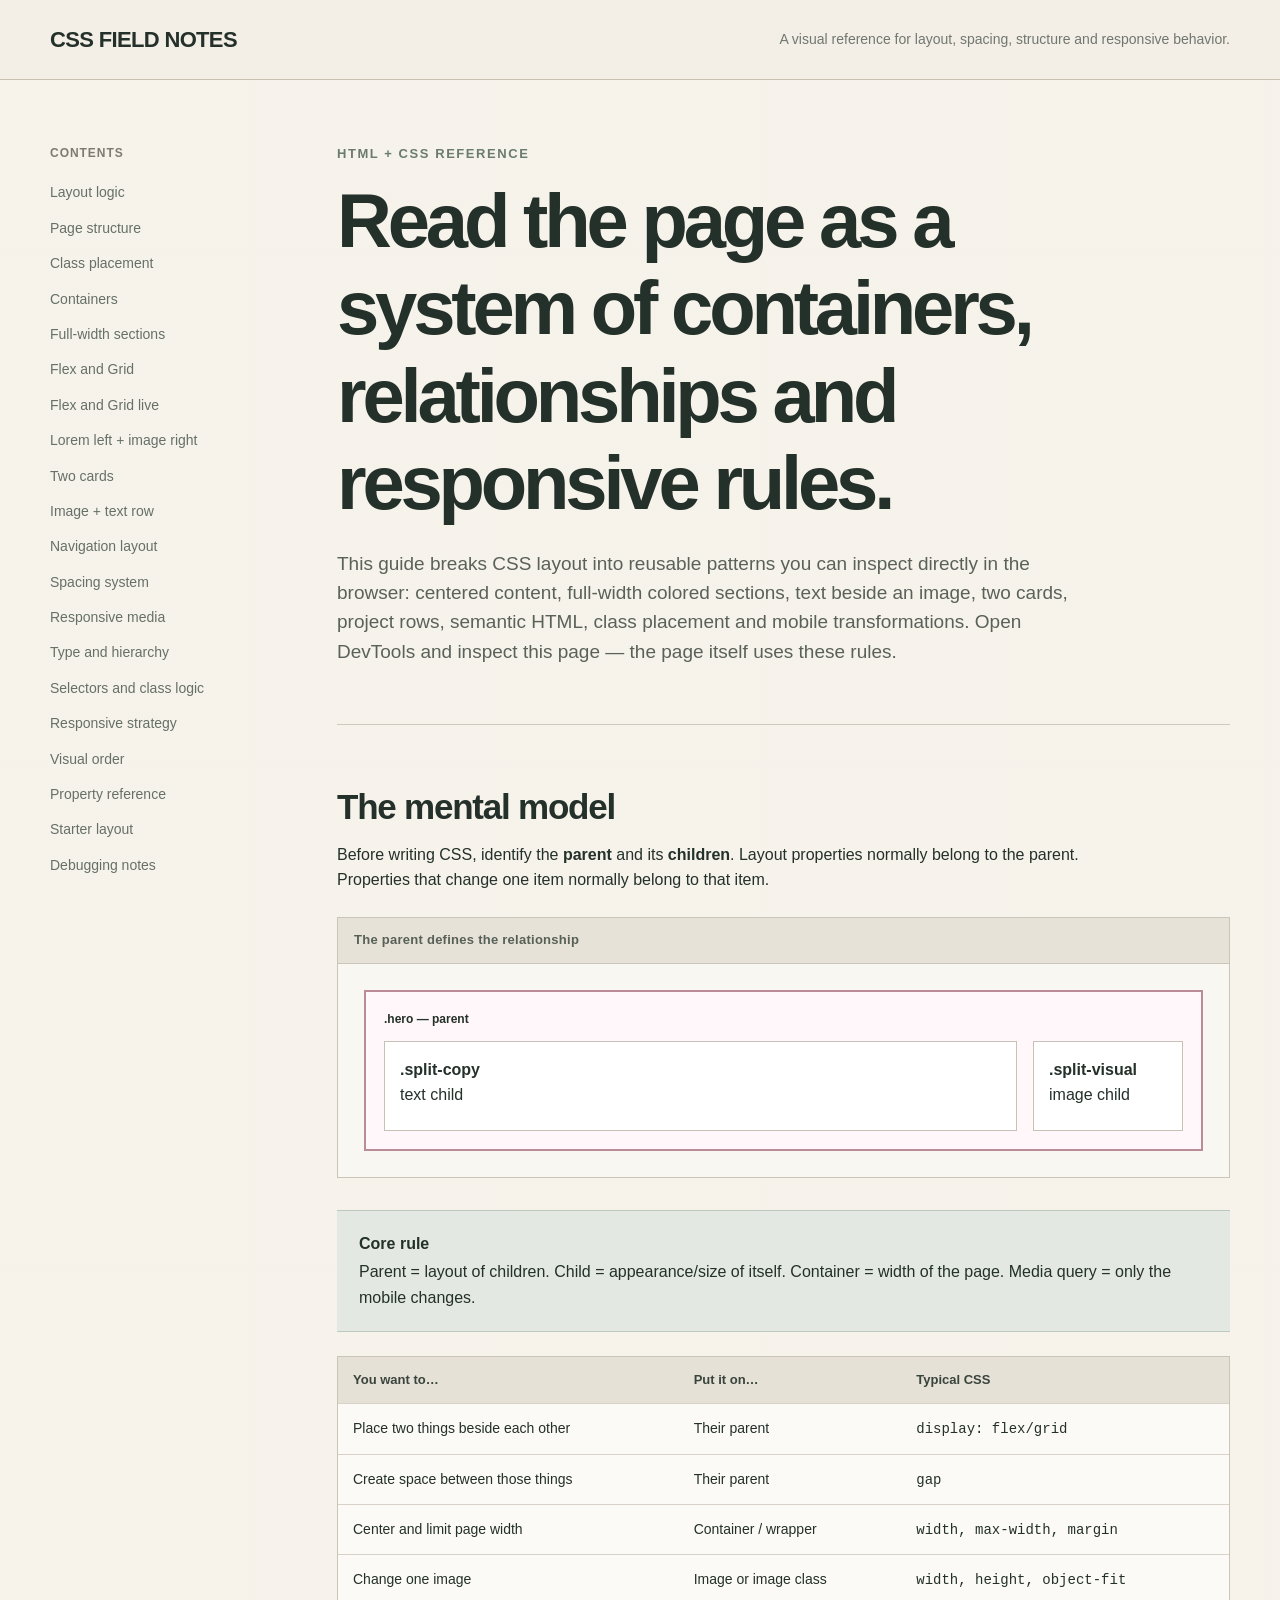
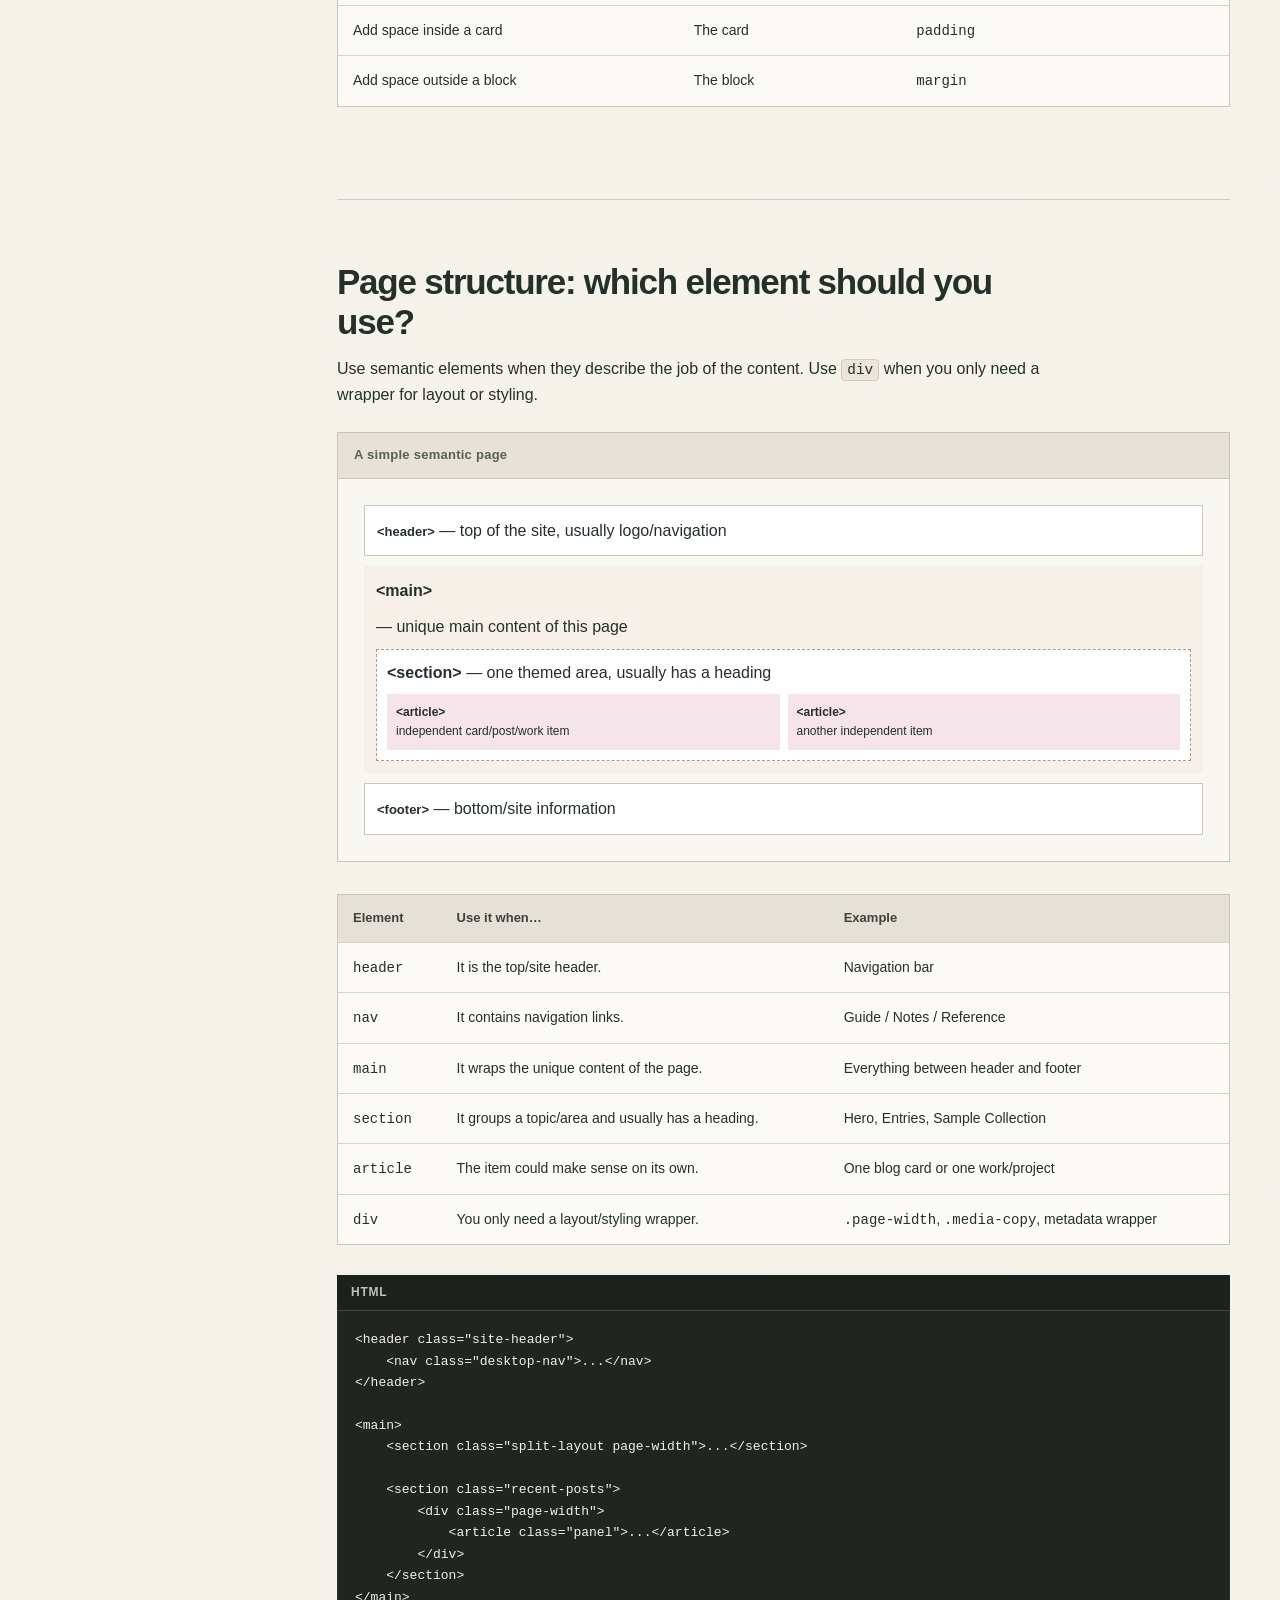
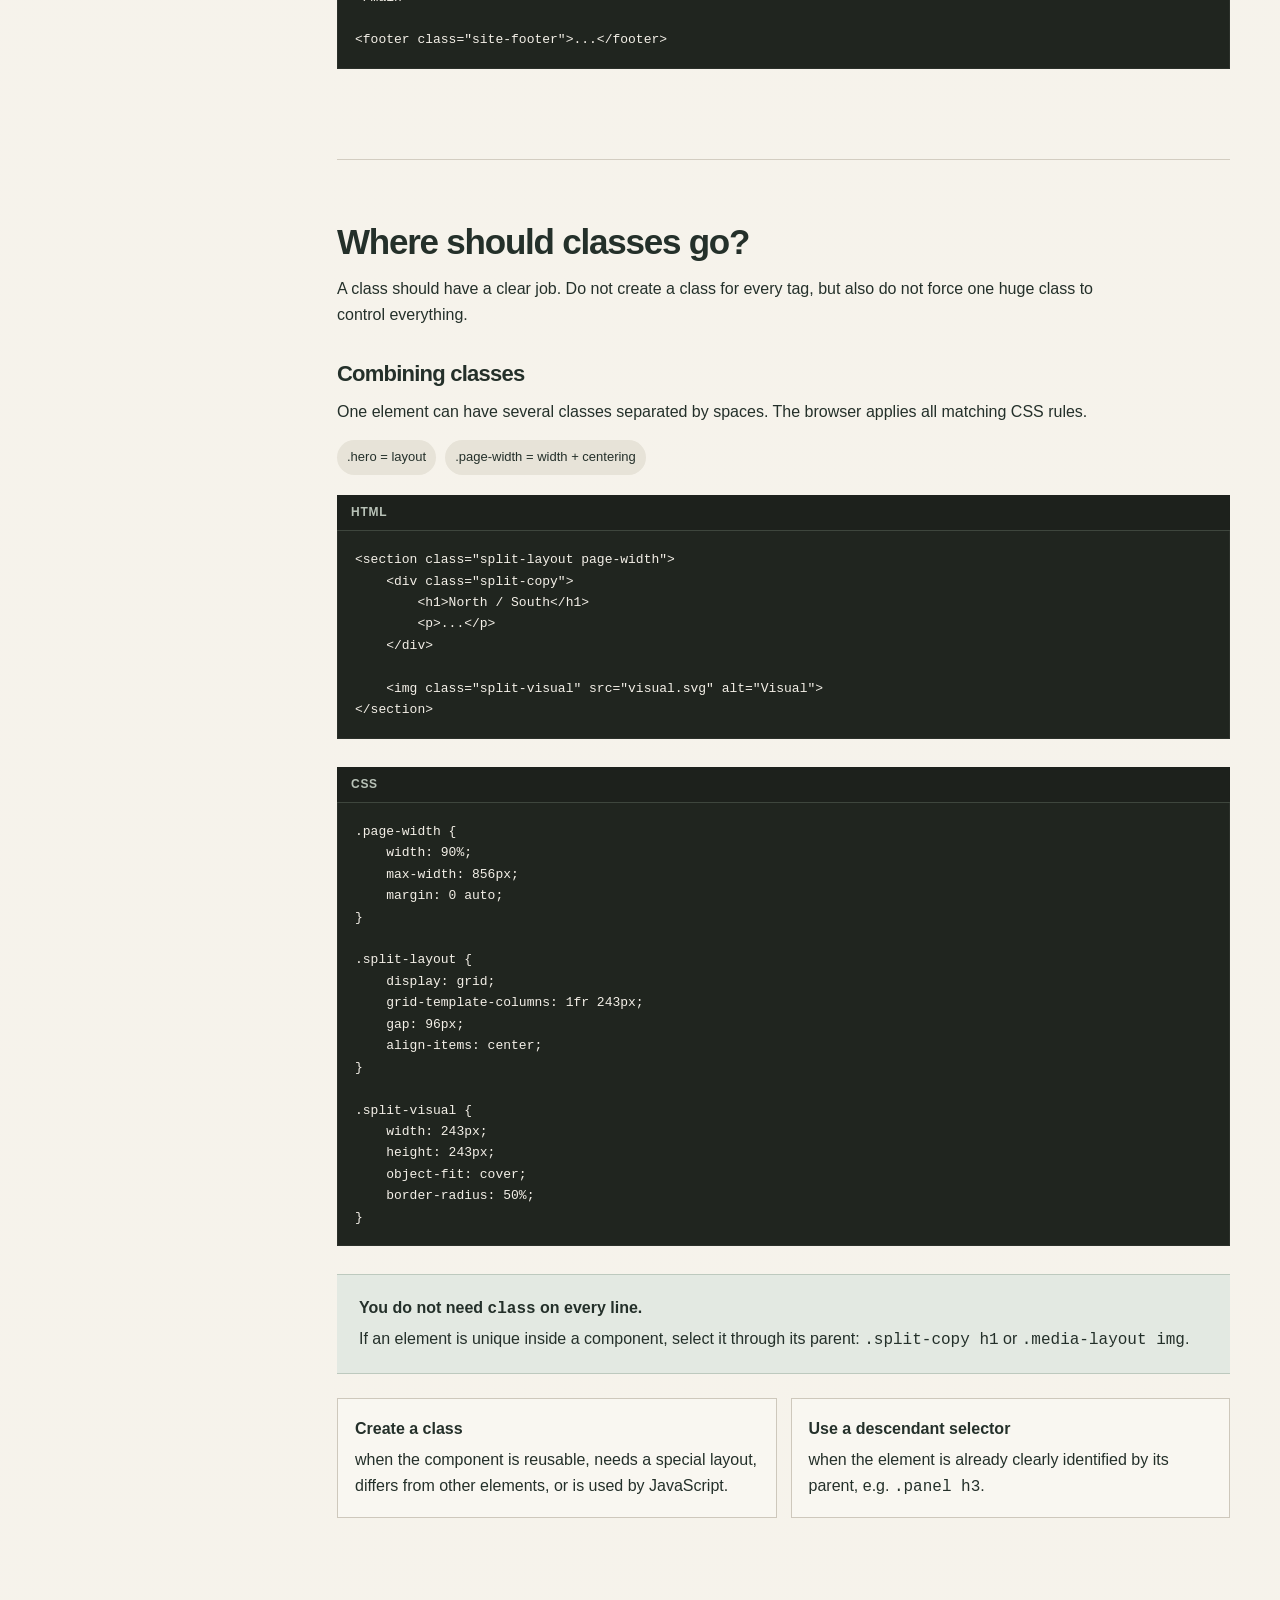
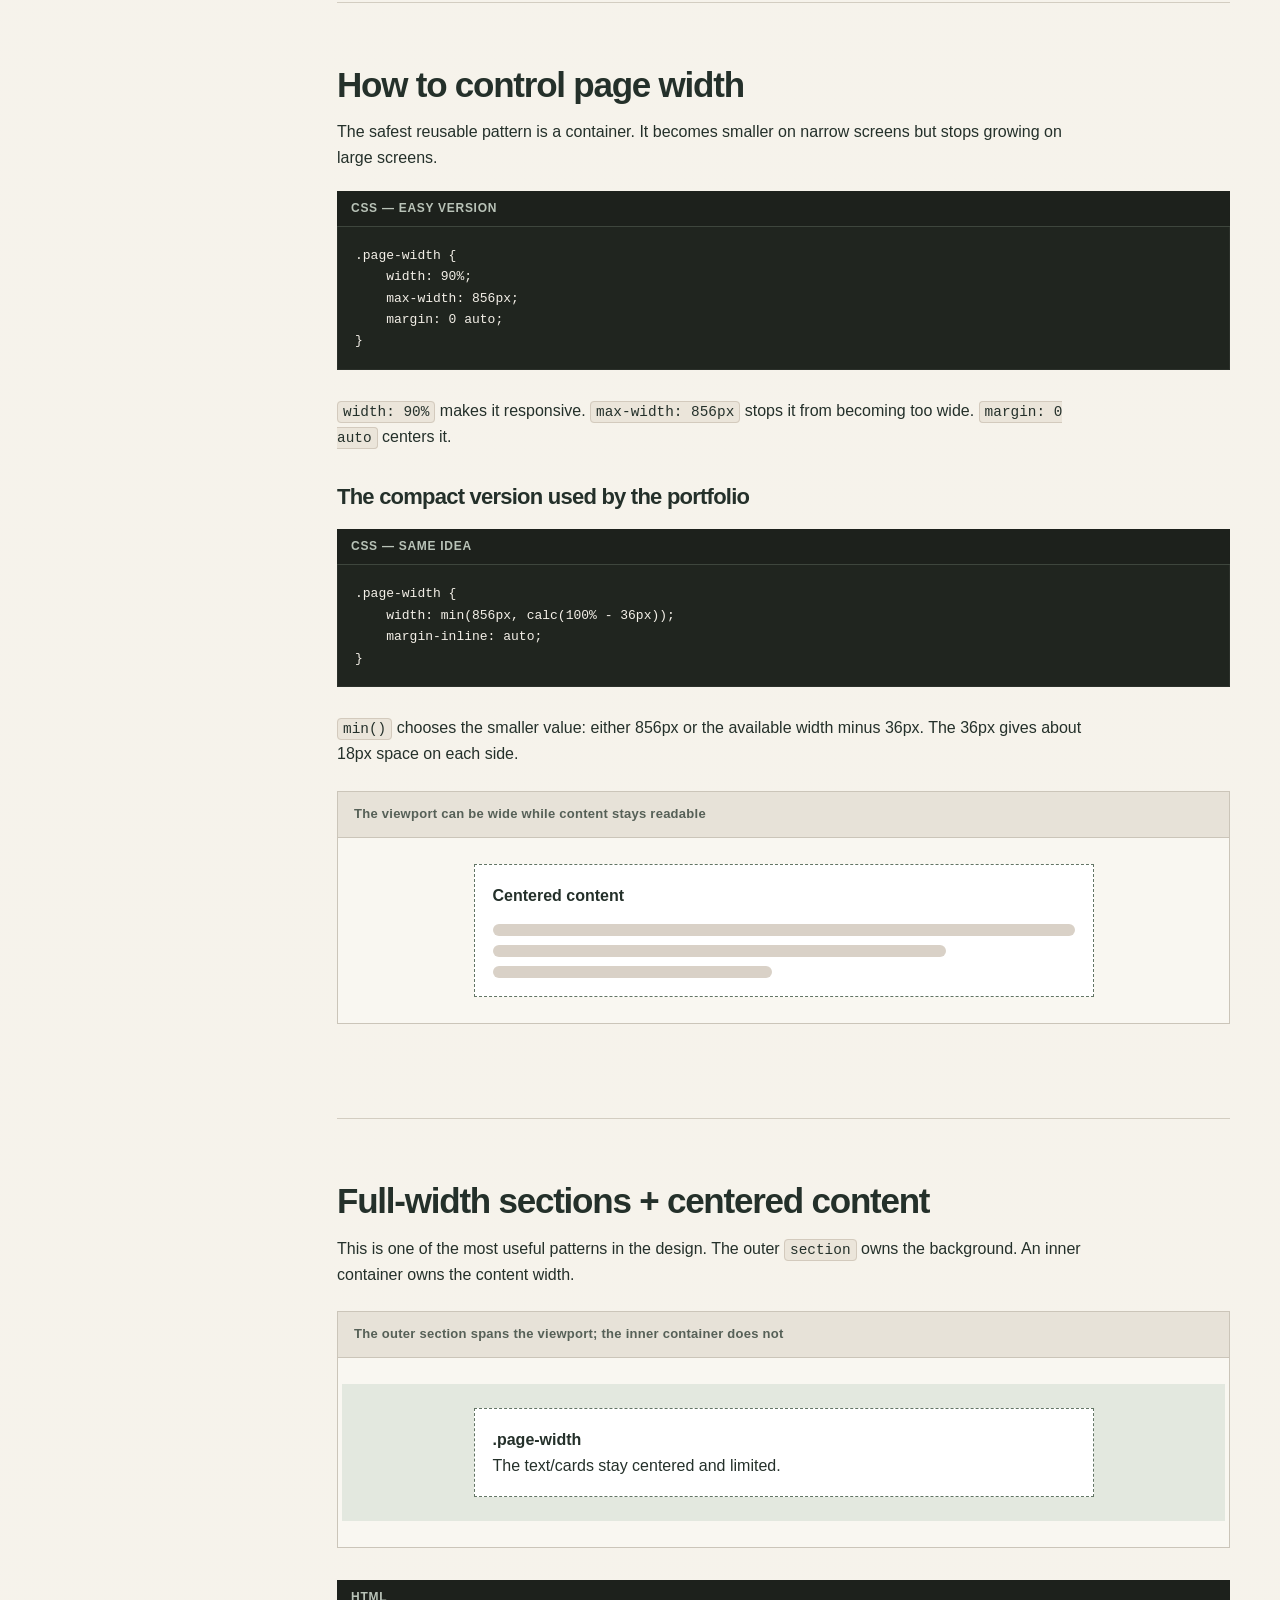
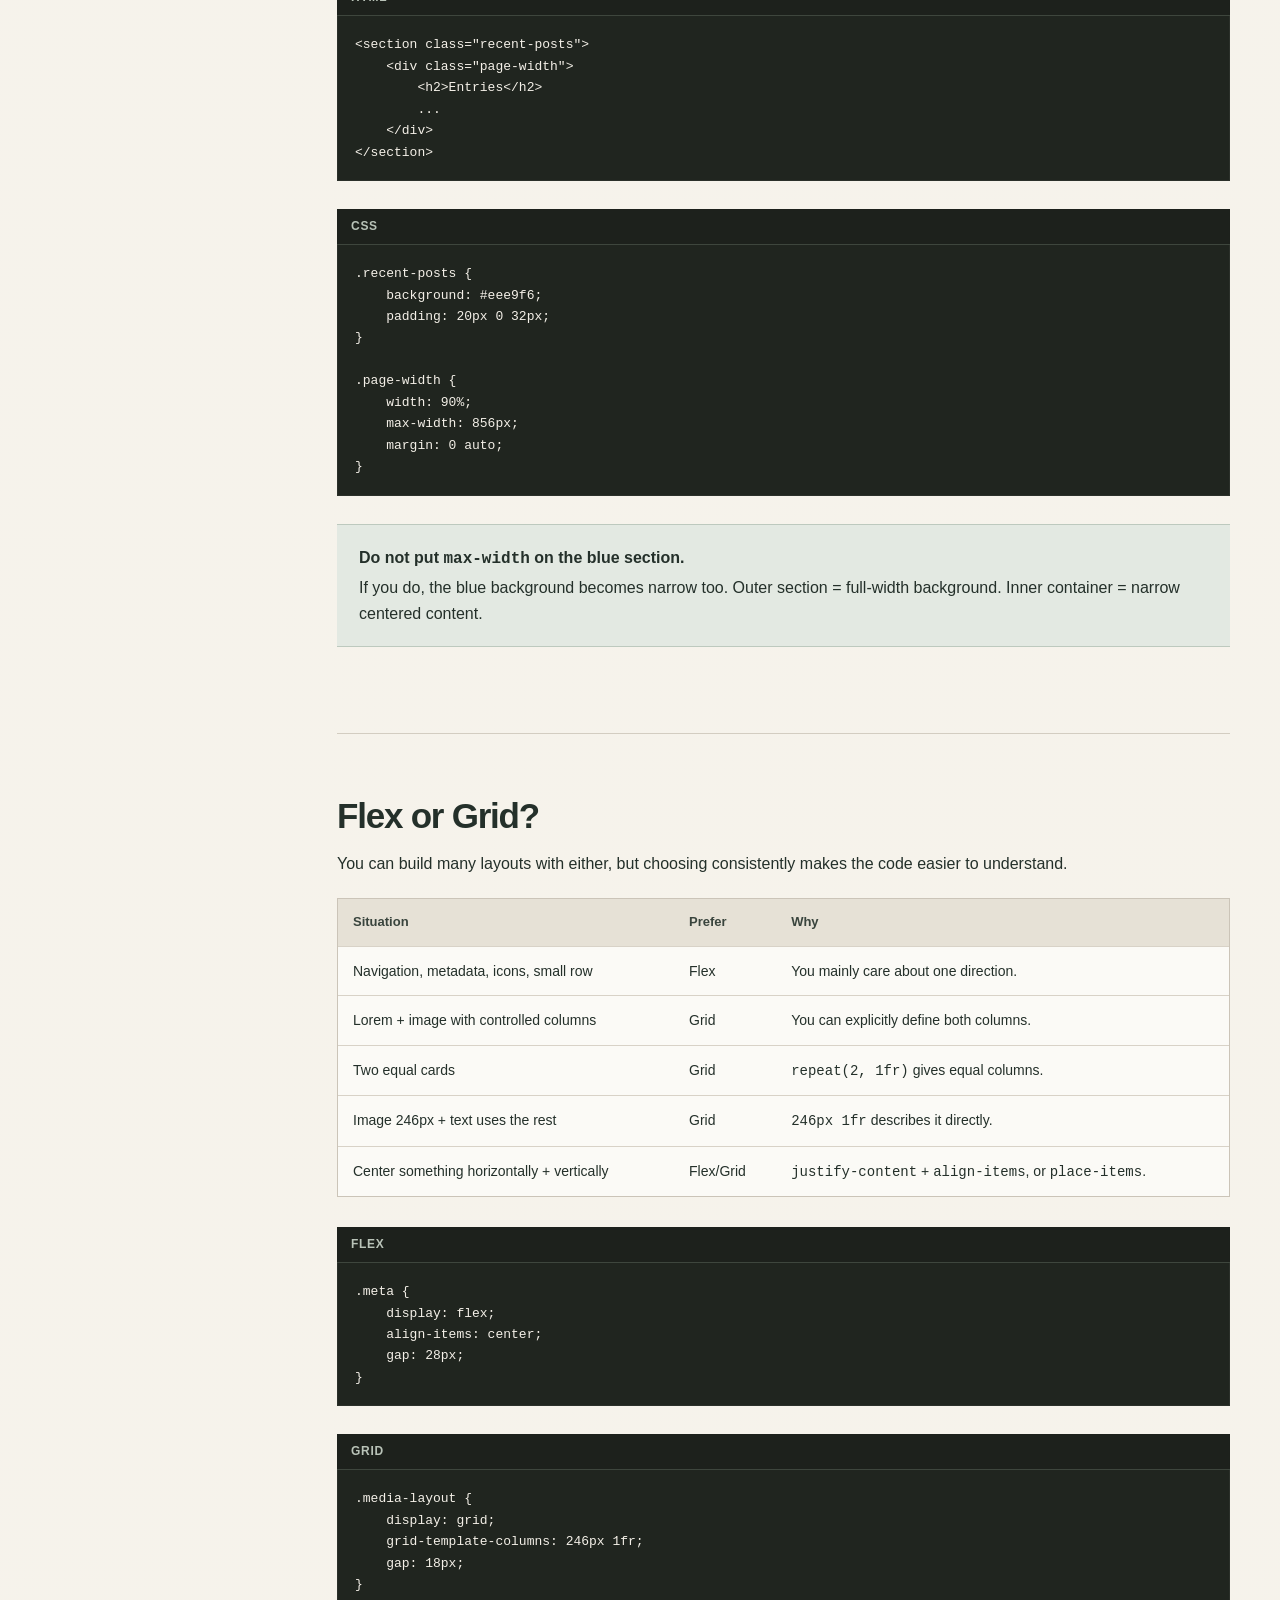
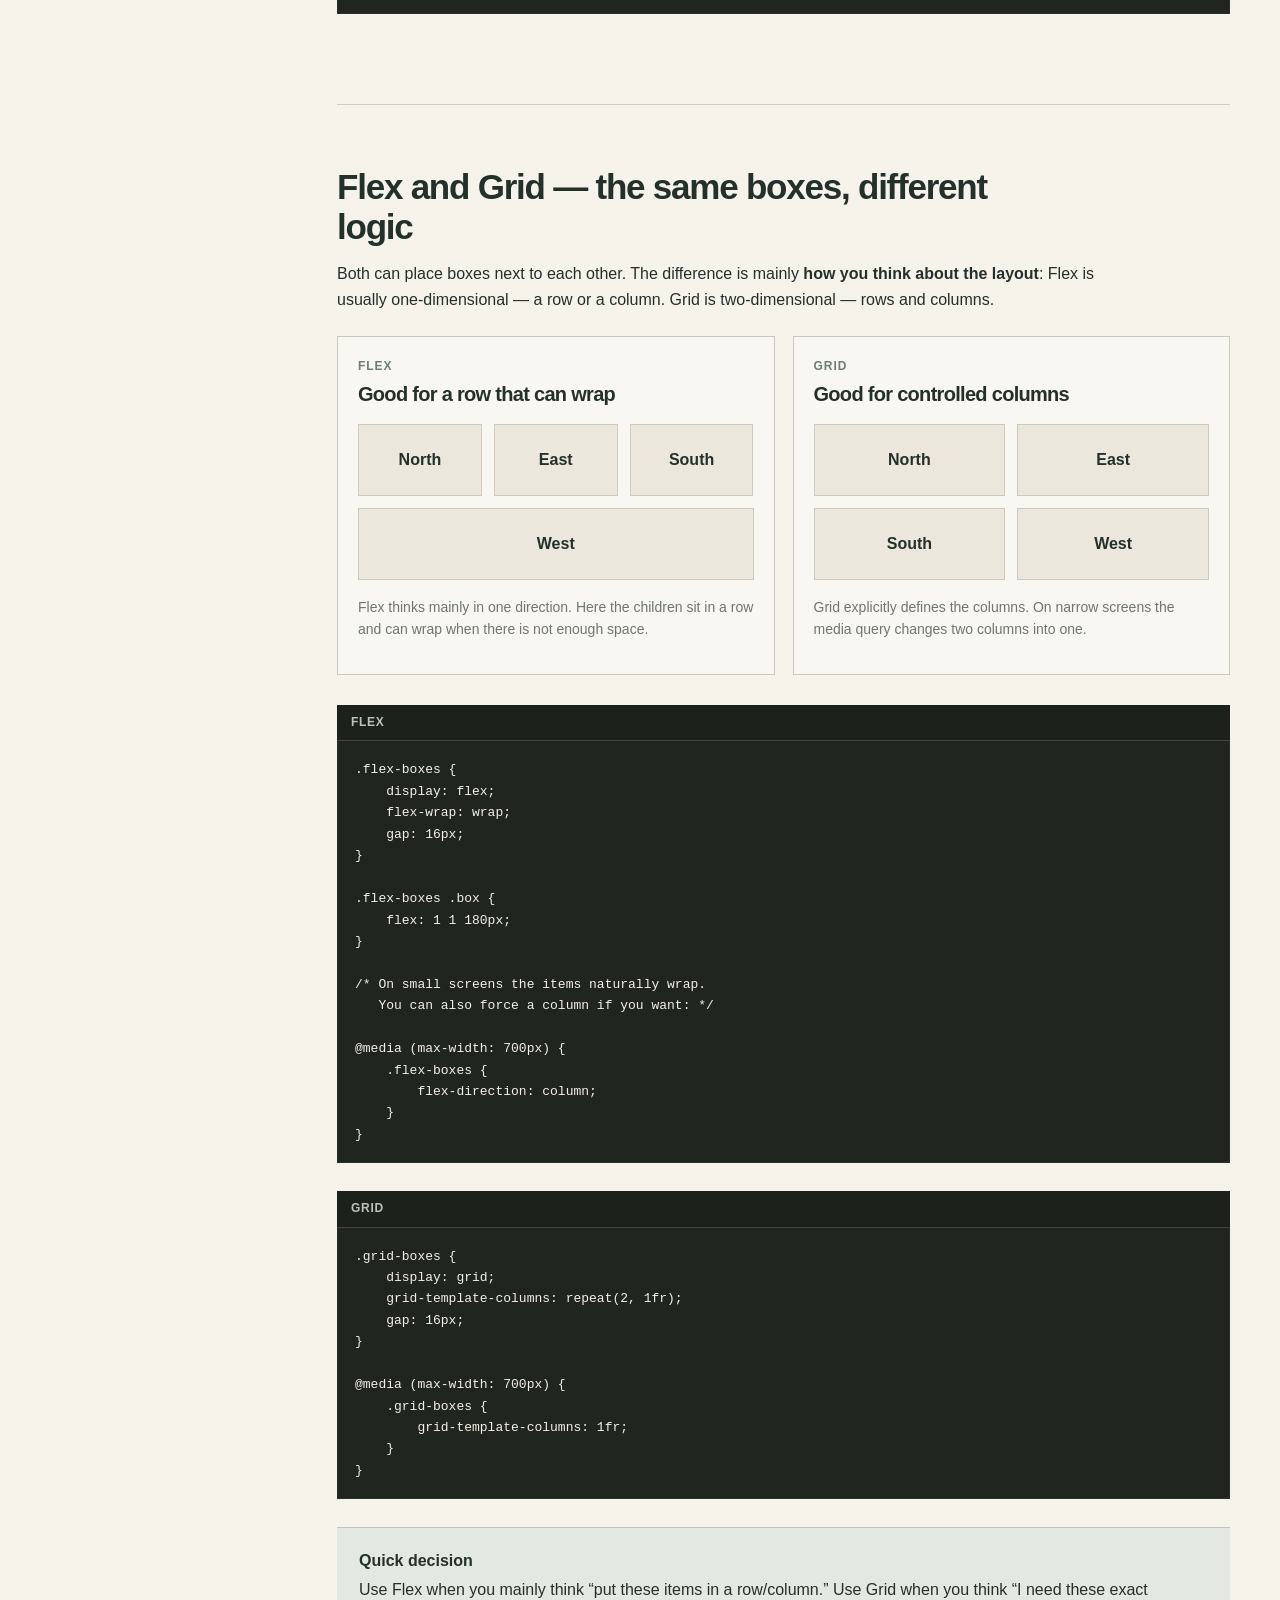
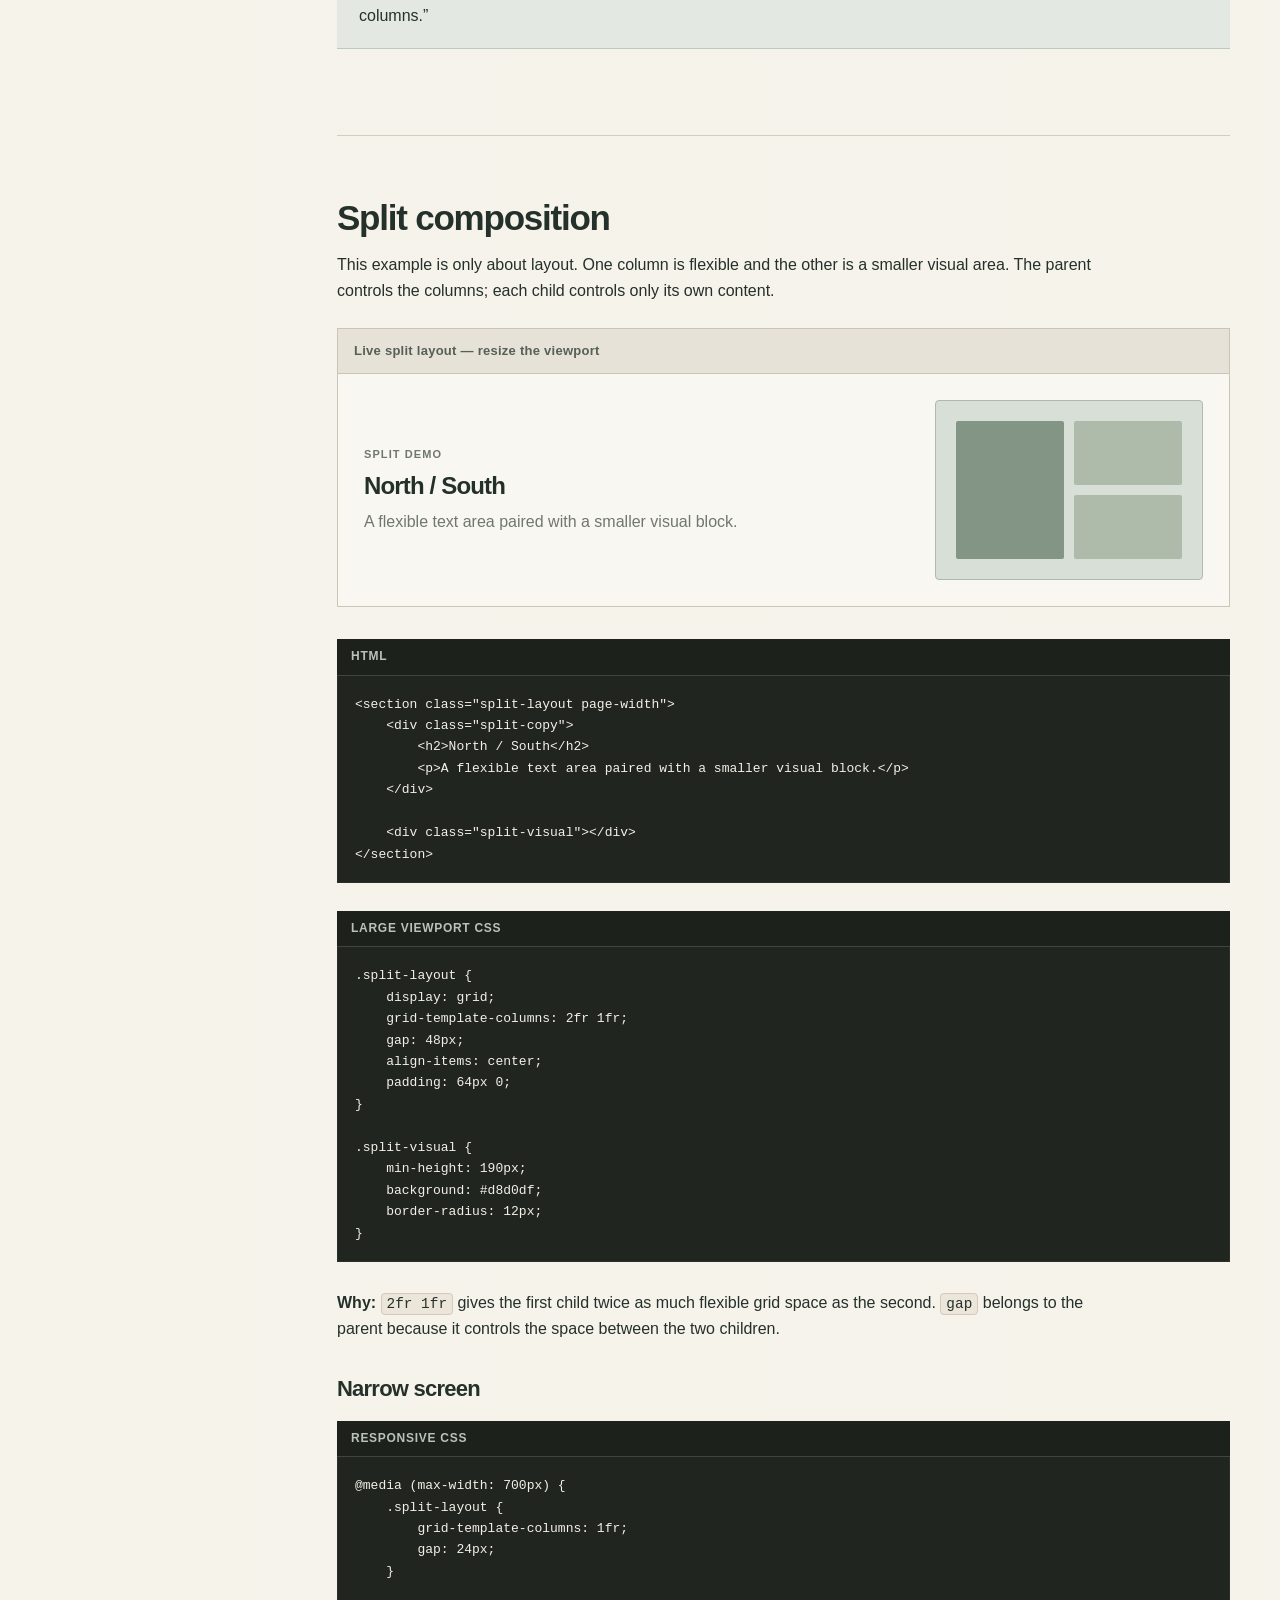
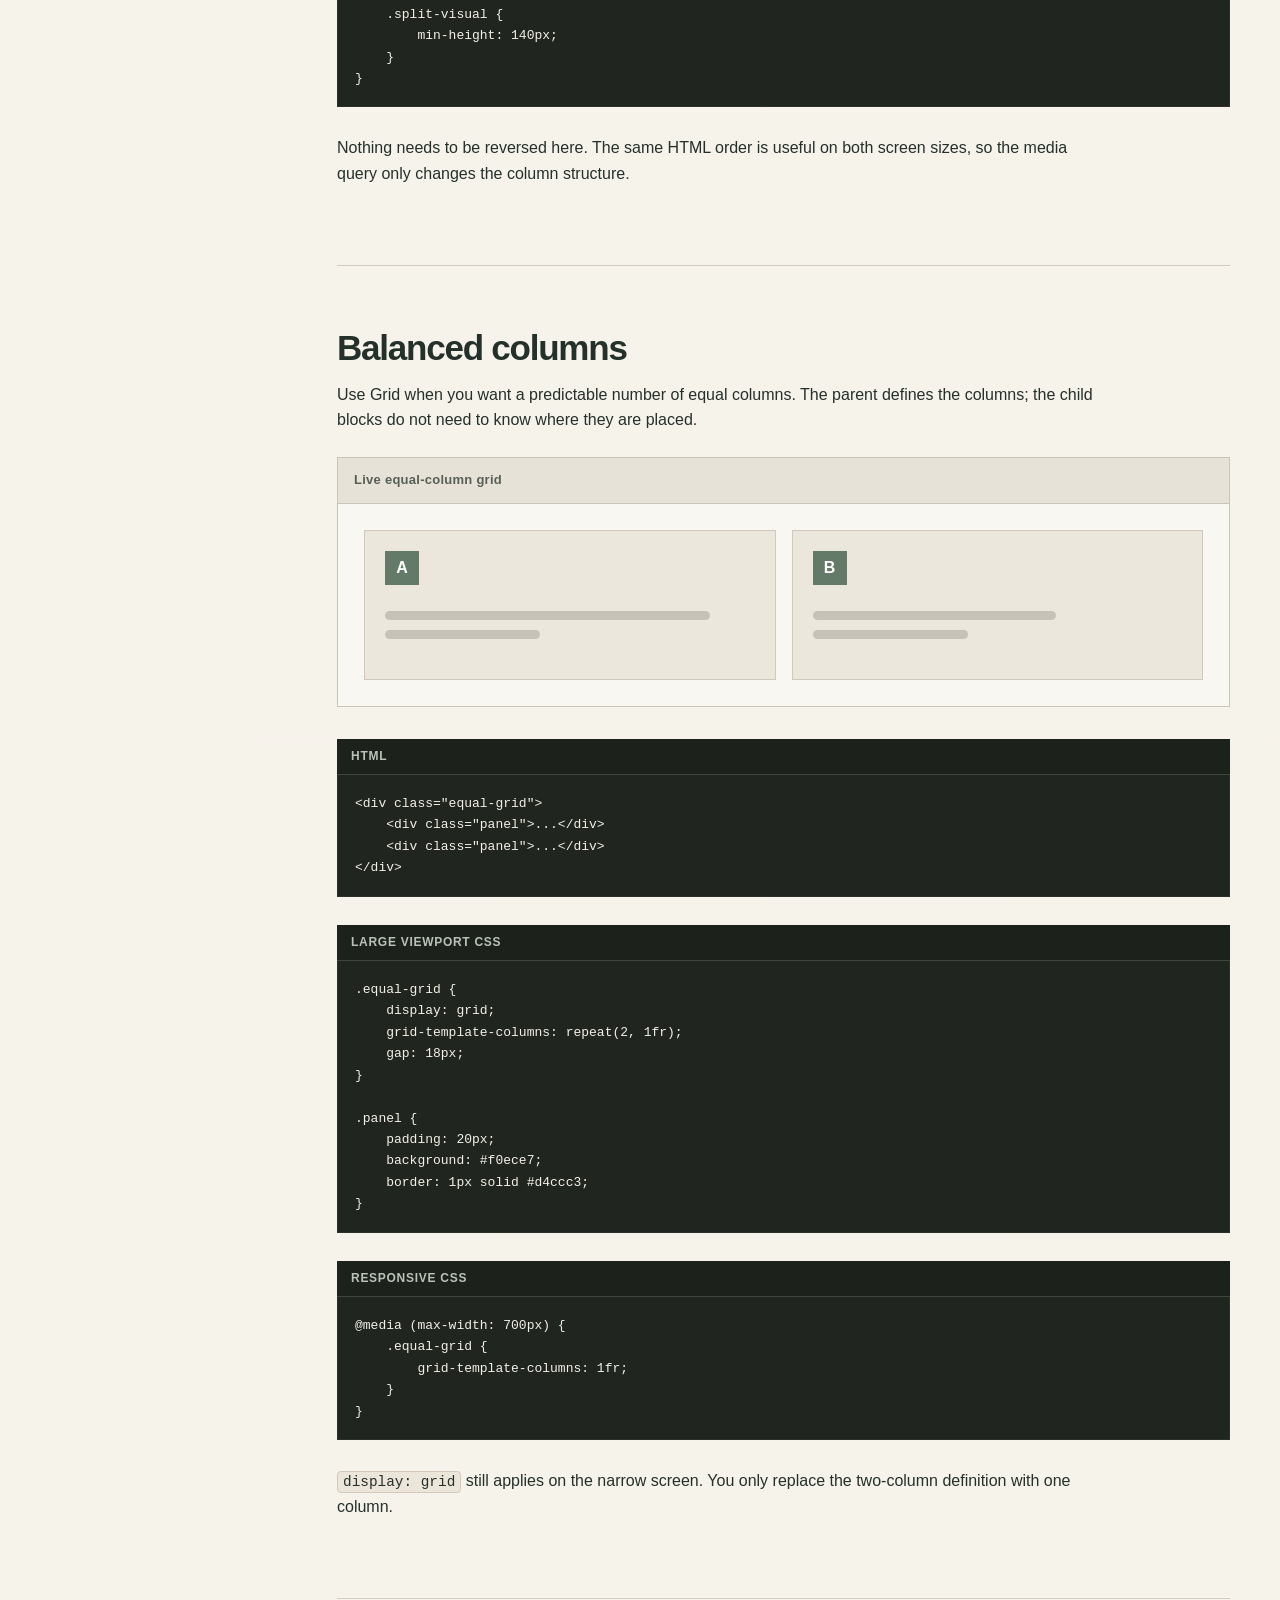
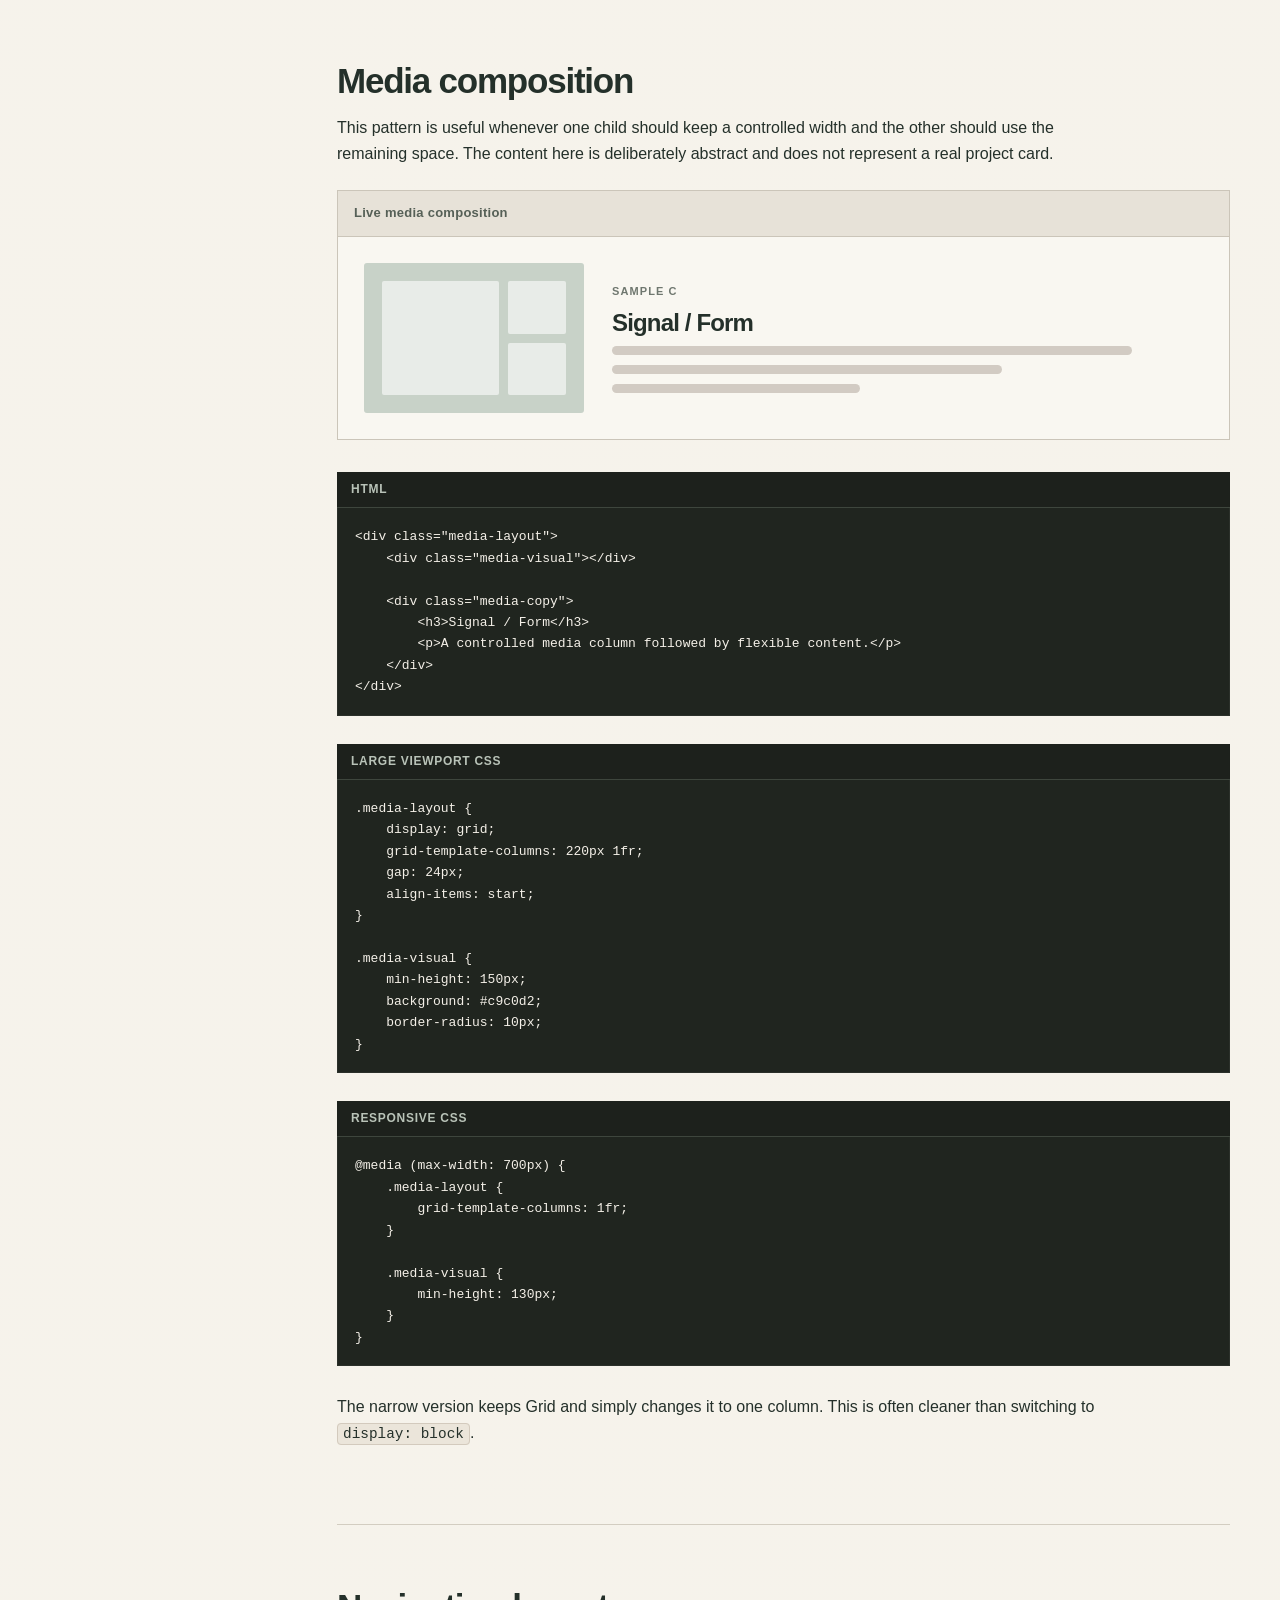
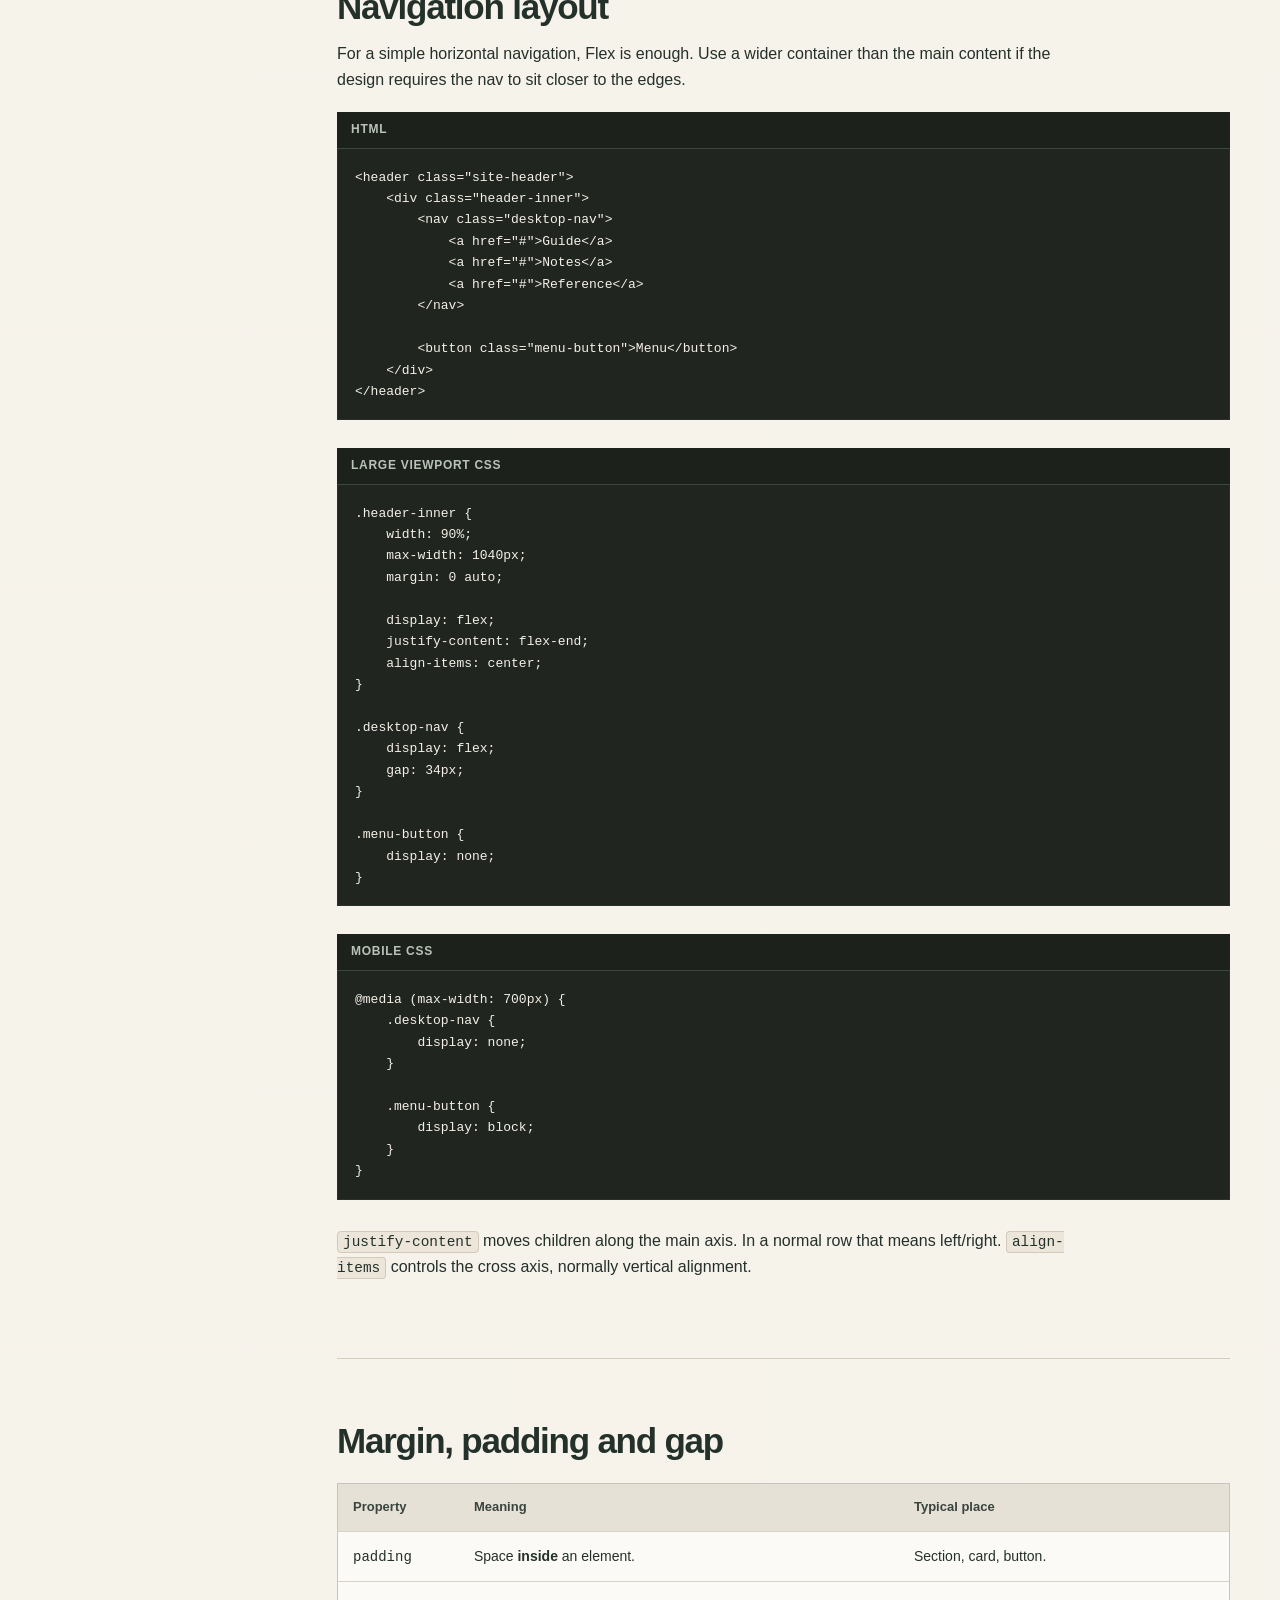
==== commit 364a0c29: "Add files via upload" ====
--- a/learn-css.html
+++ b/learn-css.html
@@ -4,7 +4,7 @@
     <meta charset="UTF-8">
     <meta name="viewport" content="width=device-width, initial-scale=1.0">
     <meta name="description" content="A visual CSS layout and responsive design reference for building portfolio-style pages with HTML and CSS.">
-    <title>Learn CSS — Layout & Responsive Design</title>
+    <title>CSS Field Notes — Layout & Responsive Design</title>
     <style>
 
 /* =========================================================
@@ -387,101 +387,7 @@
 .width-bar.medium { width: 78%; }
 .width-bar.short { width: 48%; }
 
-/* Hero live demo */
-.portfolio-hero-demo {
-    display: grid;
-    grid-template-columns: 1fr 150px;
-    gap: 34px;
-    align-items: center;
-}
-
-.portfolio-hero-demo h3 {
-    margin: 0 0 10px;
-    font-size: 28px;
-}
-
-.portfolio-hero-demo p {
-    margin: 0 0 16px;
-    color: var(--muted);
-}
-
-.demo-button {
-    display: inline-block;
-    padding: 8px 14px;
-    border-radius: 3px;
-    background: #6f5a8a;
-    color: white;
-    font-size: 14px;
-    text-decoration: none;
-}
-
-
-/* Cards */
-.cards-demo {
-    display: grid;
-    grid-template-columns: repeat(2, 1fr);
-    gap: 18px;
-    padding: 22px;
-    background: #f0ece8;
-}
-
-.mini-card {
-    padding: 19px;
-    background: white;
-    border-radius: 4px;
-}
-
-.mini-card h4 {
-    margin: 0 0 10px;
-    font-size: 18px;
-}
-
-.mini-card p {
-    margin: 0;
-    color: var(--muted);
-    font-size: 14px;
-}
-
-/* Work row */
-.work-demo {
-    display: grid;
-    grid-template-columns: 210px 1fr;
-    gap: 20px;
-    align-items: start;
-}
-
-
-.work-demo h3 {
-    margin: -4px 0 8px;
-    font-size: 24px;
-}
-
-.work-demo p {
-    margin: 10px 0 0;
-    color: var(--muted);
-}
-
-.meta-demo {
-    display: flex;
-    align-items: center;
-    gap: 14px;
-}
-
-.year-demo {
-    padding: 1px 9px;
-    border-radius: 20px;
-    background: #5b5067;
-    color: white;
-    font-size: 13px;
-    font-weight: 700;
-}
-
-.category-demo {
-    color: #7a7169;
-    font-size: 14px;
-}
-
-/* Side-by-side comparison */
+
 .compare {
     display: grid;
     grid-template-columns: repeat(2, 1fr);
@@ -500,34 +406,6 @@
 .compare-panel h4 {
     margin: 0 0 14px;
     font-size: 15px;
-}
-
-.phone-frame {
-    max-width: 250px;
-    margin: 0 auto;
-    padding: 14px;
-    border: 7px solid #262626;
-    border-radius: 22px;
-    background: white;
-}
-
-.phone-hero {
-    display: flex;
-    flex-direction: column;
-    gap: 14px;
-    text-align: center;
-}
-
-
-.phone-hero h4 {
-    margin: 0;
-    font-size: 18px;
-}
-
-.phone-hero p {
-    margin: 0;
-    color: var(--muted);
-    font-size: 12px;
 }
 
 .phone-cards {
@@ -763,30 +641,8 @@
     }
 
     /* The same hero change explained in the guide */
-    .portfolio-hero-demo {
-        display: flex;
-        flex-direction: column;
-        gap: 20px;
-        text-align: center;
-    }
-
-    .portfolio-hero-demo img {
-        order: -1;
-        width: 118px;
-        height: 118px;
-    }
-
     /* Two cards become one column */
-    .cards-demo {
-        grid-template-columns: 1fr;
-    }
-
     /* Image + text becomes stacked */
-    .work-demo {
-        display: block;
-    }
-
-    
     .semantic-articles {
         grid-template-columns: 1fr;
     }
@@ -889,72 +745,536 @@
 }
 
 
-/* ---------- ABSTRACT DEMO VISUALS ----------
-   These replace any original portfolio photos/screenshots.
-   They are CSS-only so the guide remains visually independent.
-   ------------------------------------------------------- */
-.abstract-portrait {
-    width: 150px;
-    height: 150px;
-    border-radius: 50%;
+
+
+/* ---------- NEUTRAL LAYOUT DEMOS ---------- */
+.demo-overline {
+    display: block;
+    margin-bottom: 8px;
+    color: var(--muted);
+    font-size: 11px;
+    font-weight: 800;
+    letter-spacing: 0.1em;
+}
+
+.split-demo {
+    display: grid;
+    grid-template-columns: 2fr 1fr;
+    gap: 36px;
+    align-items: center;
+}
+
+.split-demo h3,
+.media-copy-demo h3 {
+    margin: 0 0 10px;
+    font-size: 24px;
+}
+
+.split-demo p {
+    margin: 0;
+    color: var(--muted);
+}
+
+.shape-visual {
+    min-height: 180px;
+    padding: 20px;
+    display: grid;
+    grid-template-columns: 1fr 1fr;
+    grid-template-rows: 1fr 1fr;
+    gap: 10px;
+    border: 1px solid #cfc6bd;
+    border-radius: 14px;
+    background: #ded7e4;
+}
+
+.shape-visual span {
+    border-radius: 8px;
+    background: #b9adc2;
+}
+
+.shape-visual span:first-child {
+    grid-row: 1 / 3;
+    background: #8f819a;
+}
+
+.equal-grid-demo {
+    display: grid;
+    grid-template-columns: repeat(2, 1fr);
+    gap: 18px;
+}
+
+.plain-panel {
+    min-height: 150px;
+    padding: 20px;
+    border: 1px solid #d2cac1;
+    border-radius: 10px;
+    background: #efeae4;
+}
+
+.plain-panel > span {
+    width: 34px;
+    height: 34px;
+    margin-bottom: 26px;
+    display: grid;
+    place-items: center;
+    border-radius: 7px;
+    background: #7d7088;
+    color: white;
+    font-weight: 800;
+}
+
+.fake-line {
+    height: 9px;
+    margin-top: 10px;
+    border-radius: 999px;
+    background: #c9c0b8;
+}
+
+.fake-line.wide { width: 88%; }
+.fake-line.medium { width: 66%; }
+.fake-line.short { width: 42%; }
+
+.media-layout-demo {
+    display: grid;
+    grid-template-columns: 220px 1fr;
+    gap: 28px;
+    align-items: center;
+}
+
+.rectangle-visual {
+    min-height: 150px;
+    padding: 18px;
+    display: grid;
+    grid-template-columns: 2fr 1fr;
+    gap: 9px;
+    border-radius: 11px;
+    background: #c9c0d2;
+}
+
+.rectangle-visual i {
+    display: block;
+    border-radius: 6px;
+    background: rgba(255,255,255,.55);
+}
+
+.rectangle-visual i:first-child {
+    grid-row: span 2;
+}
+
+.media-copy-demo .fake-line {
+    background: #d2cbc3;
+}
+
+.order-demo {
+    display: flex;
+    gap: 16px;
+}
+
+.order-copy,
+.order-shape {
+    flex: 1;
+    min-height: 90px;
+    display: grid;
+    place-items: center;
+    padding: 16px;
+    border: 1px solid #d2cac1;
+    border-radius: 9px;
+    background: #eee9e3;
+    font-size: 12px;
+    font-weight: 800;
+    letter-spacing: 0.06em;
+}
+
+.order-shape {
+    background: #d8d0df;
+}
+
+@media (max-width: 700px) {
+    .split-demo,
+    .equal-grid-demo,
+    .media-layout-demo {
+        grid-template-columns: 1fr;
+    }
+
+    .split-demo {
+        gap: 20px;
+    }
+
+    .shape-visual {
+        min-height: 135px;
+    }
+
+    .media-layout-demo {
+        gap: 18px;
+    }
+
+    .rectangle-visual {
+        min-height: 130px;
+    }
+
+    .order-demo {
+        flex-direction: column;
+    }
+}
+
+
+/* ---------- RESPONSIVE WORKFLOW DIAGRAM ---------- */
+.responsive-wide-demo {
+    display: grid;
+    grid-template-columns: 1fr 120px;
+    gap: 22px;
+    align-items: center;
+    min-height: 150px;
+    padding: 18px;
+    border: 1px solid #d2cac1;
+    border-radius: 10px;
+    background: #f4f0ea;
+}
+
+.responsive-narrow-demo {
+    max-width: 220px;
+    margin: 0 auto;
+    display: grid;
+    grid-template-columns: 1fr;
+    gap: 16px;
+    padding: 18px;
+    border: 1px solid #d2cac1;
+    border-radius: 10px;
+    background: #f4f0ea;
+}
+
+.responsive-shape-demo {
+    min-height: 105px;
+    border-radius: 12px;
+    background: linear-gradient(145deg, #b8adc2, #d8d0df);
+}
+
+.responsive-copy-demo {
+    min-width: 0;
+}
+
+
+/* =========================================================
+   EDITORIAL THEME OVERRIDES
+   Same educational layout, different visual identity.
+   ========================================================= */
+
+:root {
+    --ink: #24302a;
+    --muted: #6f776f;
+    --paper: #f4f0e7;
+    --surface: #fbfaf6;
+    --soft: #e7e3d8;
+    --line: #cfcabd;
+    --accent: #5f7668;
+    --accent-soft: #dde5dd;
+    --blue-soft: #e3e8df;
+    --blue: #637565;
+    --code-bg: #20251f;
+    --code-text: #f3f0e7;
+    --max-guide: 900px;
+}
+
+/* page tone */
+body {
     background:
-        radial-gradient(circle at 35% 32%, #f6e8c8 0 12%, transparent 13%),
-        radial-gradient(circle at 63% 30%, #d5bdd7 0 14%, transparent 15%),
-        linear-gradient(145deg, #756787, #b7a6bf 55%, #e8ddd0);
-    border: 1px solid #c9c0b6;
-}
-
-.abstract-project {
-    width: 210px;
-    height: 145px;
-    border-radius: 7px;
-    border: 1px solid #cfc7bd;
-    background:
-        linear-gradient(90deg, transparent 0 12%, #fffdf9 12% 13%, transparent 13% 28%, #fffdf9 28% 29%, transparent 29%),
-        linear-gradient(#cfc2d8 0 27%, #e9e1db 27% 55%, #a996b2 55% 100%);
-}
-
-.abstract-project.alt {
-    background:
-        linear-gradient(135deg, transparent 0 45%, rgba(255,255,255,.45) 45% 55%, transparent 55%),
-        linear-gradient(90deg, #c3b1cc, #dfd6cf);
-}
-
-.abstract-visual {
-    min-height: 120px;
-    border-radius: 8px;
-    border: 1px solid #cfc7bd;
-    background: linear-gradient(135deg, #d9cedf, #ebe4dc);
-}
-
-.phone-hero .abstract-portrait {
-    order: -1;
-    width: 90px;
-    height: 90px;
-    margin: 0 auto;
-}
-
-.portfolio-hero-demo .abstract-portrait {
-    width: 150px;
-    height: 150px;
-}
-
-.work-demo .abstract-project {
-    width: 210px;
-    height: 145px;
+        linear-gradient(rgba(255,255,255,.18), rgba(255,255,255,.18)),
+        var(--paper);
+    color: var(--ink);
+}
+
+.site-header {
+    background: rgba(244, 240, 231, 0.94);
+    border-bottom: 1px solid #c8c1b3;
+}
+
+.brand {
+    font-size: 22px;
+    letter-spacing: -0.03em;
+    text-transform: uppercase;
+}
+
+.header-note {
+    max-width: 460px;
+    text-align: right;
+    color: #70776f;
+}
+
+.page-shell {
+    grid-template-columns: 205px minmax(0, 1fr);
+    gap: 82px;
+    padding-top: 64px;
+}
+
+.sidebar {
+    top: 30px;
+}
+
+.sidebar-title {
+    color: #7f7a70;
+}
+
+.sidebar a {
+    padding: 6px 0;
+    color: #667067;
+    border-bottom: 1px solid transparent;
+}
+
+.sidebar a:hover {
+    color: var(--ink);
+    border-bottom-color: #aeb7ad;
+}
+
+.guide-intro {
+    padding: 0 0 58px;
+    border-bottom: 1px solid #cfc8bc;
+}
+
+.eyebrow {
+    color: #6a7c6d;
+    letter-spacing: .12em;
+}
+
+h1 {
+    max-width: 820px;
+    font-size: clamp(46px, 7vw, 76px);
+    font-weight: 700;
+    letter-spacing: -0.055em;
+}
+
+.lead {
+    color: #596159;
+    font-size: 19px;
+}
+
+.guide-section {
+    padding: 62px 0;
+    border-bottom: 1px solid #d3cdc1;
+}
+
+.guide-section > h2 {
+    max-width: 720px;
+    font-size: 35px;
+    font-weight: 700;
+}
+
+.guide-section > h3 {
+    font-size: 22px;
+}
+
+.rule {
+    border-left: 0;
+    border-radius: 0;
+    padding: 20px 22px;
+    background: #e3e9e2;
+    border-top: 1px solid #bdc9be;
+    border-bottom: 1px solid #bdc9be;
+}
+
+.inline-code {
+    background: #ebe5da;
+    border-color: #d3cabd;
+}
+
+/* code becomes a flat editorial block */
+.code-block {
+    border: 0;
+    border-radius: 0;
+    background: var(--code-bg);
+    box-shadow: inset 0 0 0 1px rgba(255,255,255,.05);
+}
+
+.code-label {
+    border-bottom: 1px solid #3e463d;
+    color: #b9c3b8;
+    background: #1d211c;
+}
+
+pre {
+    color: #f4f0e8;
+}
+
+/* tables */
+.table-wrap {
+    border-radius: 0;
+    border-color: #cbc4b8;
+    background: var(--surface);
+}
+
+th {
+    background: #e6e1d6;
+    color: #39443d;
+}
+
+th,
+td {
+    border-bottom-color: #d8d2c7;
+}
+
+/* demos */
+.demo {
+    border-radius: 0;
+    border-color: #cbc5b9;
+    background: #f9f7f1;
+}
+
+.demo-title {
+    background: #e7e2d8;
+    border-bottom-color: #cbc5b9;
+    color: #566057;
+    letter-spacing: .02em;
+}
+
+.demo-body {
+    padding: 26px;
+}
+
+.compare-panel,
+.layout-example,
+.property-group,
+.decision {
+    border-radius: 0;
+    background: #f9f7f1;
+    border-color: #cec8bc;
+}
+
+/* generic demo surfaces */
+.shape-visual {
+    border-radius: 4px;
+    border-color: #aeb8ad;
+    background: #d8dfd7;
+}
+
+.shape-visual span {
+    border-radius: 2px;
+    background: #aebbaa;
+}
+
+.shape-visual span:first-child {
+    background: #839584;
+}
+
+.equal-grid-demo {
+    gap: 16px;
+}
+
+.plain-panel {
+    border-radius: 0;
+    background: #ece7dd;
+    border-color: #d0c8bb;
+}
+
+.plain-panel > span {
+    border-radius: 0;
+    background: #647a69;
+}
+
+.fake-line {
+    background: #c6c2b7;
+}
+
+.rectangle-visual {
+    border-radius: 3px;
+    background: #c8d2c8;
+}
+
+.rectangle-visual i {
+    border-radius: 2px;
+    background: rgba(255,255,255,.58);
+}
+
+.sample-box {
+    border-radius: 0;
+    background: #ece7dd;
+    border-color: #cfc8bc;
+}
+
+.layout-kicker {
+    color: #6d806f;
+}
+
+.order-copy,
+.order-shape {
+    border-radius: 0;
+}
+
+.order-copy {
+    background: #ece7dd;
+}
+
+.order-shape {
+    background: #d7e0d7;
+}
+
+.responsive-wide-demo,
+.responsive-narrow-demo {
+    border-radius: 0;
+    background: #ebe6dc;
+    border-color: #ccc5b9;
+}
+
+.responsive-shape-demo {
+    border-radius: 3px;
+    background: linear-gradient(145deg, #8da08f, #c8d2c8);
+}
+
+/* property reference reads like a field manual */
+.property-groups {
+    grid-template-columns: repeat(2, minmax(0, 1fr));
+    gap: 14px;
+}
+
+.property-group {
+    padding: 20px;
+}
+
+.property-group h3 {
+    padding-bottom: 10px;
+    border-bottom: 1px solid #d2cbc0;
+}
+
+.property-list li {
+    border-bottom-color: #ddd6cb;
+}
+
+/* mobile toc */
+.mobile-toc {
+    border-radius: 0;
+    background: #f8f5ef;
+    border-color: #cbc4b8;
+}
+
+/* footer */
+.site-footer {
+    color: #747a73;
+}
+
+/* Responsive refinements */
+@media (max-width: 900px) {
+    .page-shell {
+        gap: 32px;
+    }
 }
 
 @media (max-width: 700px) {
-    .portfolio-hero-demo .abstract-portrait {
-        order: -1;
-        width: 118px;
-        height: 118px;
-    }
-
-    .work-demo .abstract-project {
-        width: 100%;
-        height: 180px;
-        margin-bottom: 14px;
+    .page-shell {
+        width: min(100% - 24px, 900px);
+    }
+
+    h1 {
+        font-size: 42px;
+    }
+
+    .guide-section {
+        padding: 48px 0;
+    }
+
+    .guide-section > h2 {
+        font-size: 29px;
+    }
+
+    .property-groups {
+        grid-template-columns: 1fr;
     }
 }
 
@@ -964,68 +1284,68 @@
 
 <header class="site-header">
     <div class="header-inner">
-        <a class="brand" href="#top">Learn CSS</a>
-        <p class="header-note">Layout, classes, responsive design and the properties you actually need.</p>
+        <a class="brand" href="#top">CSS Field Notes</a>
+        <p class="header-note">A visual reference for layout, spacing, structure and responsive behavior.</p>
     </div>
 </header>
 
 <details class="mobile-toc">
     <summary>Contents</summary>
     <nav>
-        <a href="#mental-model">Mental model</a>
-        <a href="#html-structure">HTML structure</a>
+        <a href="#mental-model">Layout logic</a>
+        <a href="#html-structure">Page structure</a>
         <a href="#classes">Classes</a>
         <a href="#page-width">Page width</a>
-        <a href="#full-background">Full-width background</a>
-        <a href="#flex-grid">Flex vs Grid</a>
-        <a href="#flex-grid-live">Flex vs Grid live</a>
+        <a href="#full-background">Full-width sections</a>
+        <a href="#flex-grid">Flex and Grid</a>
+        <a href="#flex-grid-live">Flex and Grid live</a>
         <a href="#hero">Hero</a>
         <a href="#cards">Two cards</a>
-        <a href="#work-row">Image + text</a>
+        <a href="#media-layout">Image + text</a>
         <a href="#header">Header / nav</a>
         <a href="#spacing">Spacing</a>
-        <a href="#images">Images</a>
-        <a href="#typography">Typography</a>
+        <a href="#images">Responsive media</a>
+        <a href="#typography">Type and hierarchy</a>
         <a href="#selectors">Selectors</a>
         <a href="#responsive">Responsive CSS</a>
-        <a href="#order">Order</a>
+        <a href="#order">Visual order</a>
         <a href="#properties">Property reference</a>
-        <a href="#template">Complete template</a>
-        <a href="#debugging">Common problems</a>
+        <a href="#template">Starter layout</a>
+        <a href="#debugging">Debugging notes</a>
     </nav>
 </details>
 
 <div class="page-shell" id="top">
     <aside class="sidebar">
         <p class="sidebar-title">Contents</p>
-        <a href="#mental-model">Mental model</a>
-        <a href="#html-structure">HTML structure</a>
-        <a href="#classes">Where classes go</a>
-        <a href="#page-width">Centered page width</a>
-        <a href="#full-background">Full-width background</a>
-        <a href="#flex-grid">Flex vs Grid</a>
-        <a href="#flex-grid-live">Flex vs Grid live</a>
+        <a href="#mental-model">Layout logic</a>
+        <a href="#html-structure">Page structure</a>
+        <a href="#classes">Class placement</a>
+        <a href="#page-width">Containers</a>
+        <a href="#full-background">Full-width sections</a>
+        <a href="#flex-grid">Flex and Grid</a>
+        <a href="#flex-grid-live">Flex and Grid live</a>
         <a href="#hero">Lorem left + image right</a>
         <a href="#cards">Two cards</a>
-        <a href="#work-row">Image + text row</a>
-        <a href="#header">Header / navigation</a>
-        <a href="#spacing">Margin / padding / gap</a>
-        <a href="#images">Images</a>
-        <a href="#typography">Typography</a>
-        <a href="#selectors">Selectors & stacking</a>
-        <a href="#responsive">Responsive workflow</a>
-        <a href="#order">Order</a>
-        <a href="#properties">CSS properties</a>
-        <a href="#template">Complete template</a>
-        <a href="#debugging">Common problems</a>
+        <a href="#media-layout">Image + text row</a>
+        <a href="#header">Navigation layout</a>
+        <a href="#spacing">Spacing system</a>
+        <a href="#images">Responsive media</a>
+        <a href="#typography">Type and hierarchy</a>
+        <a href="#selectors">Selectors and class logic</a>
+        <a href="#responsive">Responsive strategy</a>
+        <a href="#order">Visual order</a>
+        <a href="#properties">Property reference</a>
+        <a href="#template">Starter layout</a>
+        <a href="#debugging">Debugging notes</a>
     </aside>
 
     <main class="guide">
         <section class="guide-intro">
             <p class="eyebrow">HTML + CSS reference</p>
-            <h1>Build the layout by understanding who controls what.</h1>
+            <h1>Read the page as a system of containers, relationships and responsive rules.</h1>
             <p class="lead">
-                This page explains reusable layout patterns you can inspect directly in the browser:
+                This guide breaks CSS layout into reusable patterns you can inspect directly in the browser:
                 centered content, full-width colored sections, text beside an image, two cards,
                 project rows, semantic HTML, class placement and mobile transformations.
                 Open DevTools and inspect this page — the page itself uses these rules.
@@ -1037,20 +1357,20 @@
             <p>Before writing CSS, identify the <strong>parent</strong> and its <strong>children</strong>. Layout properties normally belong to the parent. Properties that change one item normally belong to that item.</p>
 
             <div class="demo">
-                <p class="demo-title">Parent controls the relationship between children</p>
+                <p class="demo-title">The parent defines the relationship</p>
                 <div class="demo-body">
                     <div class="parent-demo">
                         <span>.hero — parent</span>
                         <div class="parent-children">
-                            <div class="child-demo"><strong>.hero-copy</strong><br>text child</div>
-                            <div class="child-demo"><strong>.hero-photo</strong><br>image child</div>
+                            <div class="child-demo"><strong>.split-copy</strong><br>text child</div>
+                            <div class="child-demo"><strong>.split-visual</strong><br>image child</div>
                         </div>
                     </div>
                 </div>
             </div>
 
             <div class="rule">
-                <strong>The rule to remember</strong>
+                <strong>Core rule</strong>
                 Parent = layout of children. Child = appearance/size of itself. Container = width of the page. Media query = only the mobile changes.
             </div>
 
@@ -1070,11 +1390,11 @@
         </section>
 
         <section class="guide-section" id="html-structure">
-            <h2>HTML structure: which element should you use?</h2>
+            <h2>Page structure: which element should you use?</h2>
             <p>Use semantic elements when they describe the job of the content. Use <code class="inline-code">div</code> when you only need a wrapper for layout or styling.</p>
 
             <div class="demo">
-                <p class="demo-title">A normal page structure</p>
+                <p class="demo-title">A simple semantic page</p>
                 <div class="demo-body semantic-demo">
                     <div class="semantic-box"><strong>&lt;header&gt;</strong> — top of the site, usually logo/navigation</div>
                     <div class="semantic-main">
@@ -1096,11 +1416,11 @@
                     <thead><tr><th>Element</th><th>Use it when…</th><th>Example</th></tr></thead>
                     <tbody>
                         <tr><td><code>header</code></td><td>It is the top/site header.</td><td>Navigation bar</td></tr>
-                        <tr><td><code>nav</code></td><td>It contains navigation links.</td><td>Index / Log / Info</td></tr>
+                        <tr><td><code>nav</code></td><td>It contains navigation links.</td><td>Guide / Notes / Reference</td></tr>
                         <tr><td><code>main</code></td><td>It wraps the unique content of the page.</td><td>Everything between header and footer</td></tr>
-                        <tr><td><code>section</code></td><td>It groups a topic/area and usually has a heading.</td><td>Hero, Small Entries, Sample Collection</td></tr>
+                        <tr><td><code>section</code></td><td>It groups a topic/area and usually has a heading.</td><td>Hero, Entries, Sample Collection</td></tr>
                         <tr><td><code>article</code></td><td>The item could make sense on its own.</td><td>One blog card or one work/project</td></tr>
-                        <tr><td><code>div</code></td><td>You only need a layout/styling wrapper.</td><td><code>.page-width</code>, <code>.work-copy</code>, metadata wrapper</td></tr>
+                        <tr><td><code>div</code></td><td>You only need a layout/styling wrapper.</td><td><code>.page-width</code>, <code>.media-copy</code>, metadata wrapper</td></tr>
                     </tbody>
                 </table>
             </div>
@@ -1113,11 +1433,11 @@
 &lt;/header&gt;
 
 &lt;main&gt;
-    &lt;section class=&quot;hero page-width&quot;&gt;...&lt;/section&gt;
+    &lt;section class=&quot;split-layout page-width&quot;&gt;...&lt;/section&gt;
 
     &lt;section class=&quot;recent-posts&quot;&gt;
         &lt;div class=&quot;page-width&quot;&gt;
-            &lt;article class=&quot;post-card&quot;&gt;...&lt;/article&gt;
+            &lt;article class=&quot;panel&quot;&gt;...&lt;/article&gt;
         &lt;/div&gt;
     &lt;/section&gt;
 &lt;/main&gt;
@@ -1131,7 +1451,7 @@
             <h2>Where should classes go?</h2>
             <p>A class should have a clear job. Do not create a class for every tag, but also do not force one huge class to control everything.</p>
 
-            <h3>Stacking classes is normal</h3>
+            <h3>Combining classes</h3>
             <p>One element can have several classes separated by spaces. The browser applies all matching CSS rules.</p>
 
             <div class="stack-demo">
@@ -1142,13 +1462,13 @@
             
 <div class="code-block">
   <div class="code-label">HTML</div>
-  <pre><code>&lt;section class=&quot;hero page-width&quot;&gt;
-    &lt;div class=&quot;hero-copy&quot;&gt;
-        &lt;h1&gt;Mira Field&lt;/h1&gt;
+  <pre><code>&lt;section class=&quot;split-layout page-width&quot;&gt;
+    &lt;div class=&quot;split-copy&quot;&gt;
+        &lt;h1&gt;North / South&lt;/h1&gt;
         &lt;p&gt;...&lt;/p&gt;
     &lt;/div&gt;
 
-    &lt;img class=&quot;hero-photo&quot; src=&quot;avatar.png&quot; alt=&quot;Visual&quot;&gt;
+    &lt;img class=&quot;split-visual&quot; src=&quot;visual.svg&quot; alt=&quot;Visual&quot;&gt;
 &lt;/section&gt;</code></pre>
 </div>
 
@@ -1162,14 +1482,14 @@
     margin: 0 auto;
 }
 
-.hero {
+.split-layout {
     display: grid;
     grid-template-columns: 1fr 243px;
     gap: 96px;
     align-items: center;
 }
 
-.hero-photo {
+.split-visual {
     width: 243px;
     height: 243px;
     object-fit: cover;
@@ -1180,17 +1500,17 @@
 
             <div class="rule">
                 <strong>You do not need <code>class</code> on every line.</strong>
-                If an element is unique inside a component, select it through its parent: <code>.hero-copy h1</code> or <code>.work-row img</code>.
+                If an element is unique inside a component, select it through its parent: <code>.split-copy h1</code> or <code>.media-layout img</code>.
             </div>
 
             <div class="decision-grid">
                 <div class="decision"><strong>Create a class</strong> when the component is reusable, needs a special layout, differs from other elements, or is used by JavaScript.</div>
-                <div class="decision"><strong>Use a descendant selector</strong> when the element is already clearly identified by its parent, e.g. <code>.post-card h3</code>.</div>
+                <div class="decision"><strong>Use a descendant selector</strong> when the element is already clearly identified by its parent, e.g. <code>.panel h3</code>.</div>
             </div>
         </section>
 
         <section class="guide-section" id="page-width">
-            <h2>How to keep the whole page centered</h2>
+            <h2>How to control page width</h2>
             <p>The safest reusable pattern is a container. It becomes smaller on narrow screens but stops growing on large screens.</p>
 
             
@@ -1220,7 +1540,7 @@
             <p><code class="inline-code">min()</code> chooses the smaller value: either 856px or the available width minus 36px. The 36px gives about 18px space on each side.</p>
 
             <div class="demo">
-                <p class="demo-title">The content can be narrow while the browser is wide</p>
+                <p class="demo-title">The viewport can be wide while content stays readable</p>
                 <div class="demo-body">
                     <div class="inner-width-demo">
                         <strong>Centered content</strong>
@@ -1235,11 +1555,11 @@
         </section>
 
         <section class="guide-section" id="full-background">
-            <h2>Full-width background + centered content</h2>
+            <h2>Full-width sections + centered content</h2>
             <p>This is one of the most useful patterns in the design. The outer <code class="inline-code">section</code> owns the background. An inner container owns the content width.</p>
 
             <div class="demo">
-                <p class="demo-title">The blue area reaches the edges; the content does not</p>
+                <p class="demo-title">The outer section spans the viewport; the inner container does not</p>
                 <div class="demo-body">
                     <div class="full-strip-demo">
                         <div class="inner-width-demo">
@@ -1255,7 +1575,7 @@
   <div class="code-label">HTML</div>
   <pre><code>&lt;section class=&quot;recent-posts&quot;&gt;
     &lt;div class=&quot;page-width&quot;&gt;
-        &lt;h2&gt;Small Entries&lt;/h2&gt;
+        &lt;h2&gt;Entries&lt;/h2&gt;
         ...
     &lt;/div&gt;
 &lt;/section&gt;</code></pre>
@@ -1315,7 +1635,7 @@
             
 <div class="code-block">
   <div class="code-label">Grid</div>
-  <pre><code>.work-row {
+  <pre><code>.media-layout {
     display: grid;
     grid-template-columns: 246px 1fr;
     gap: 18px;
@@ -1326,7 +1646,7 @@
 
         
         <section class="guide-section" id="flex-grid-live">
-            <h2>Flex vs Grid — the same boxes, different logic</h2>
+            <h2>Flex and Grid — the same boxes, different logic</h2>
             <p>
                 Both can place boxes next to each other. The difference is mainly <strong>how you think about the layout</strong>:
                 Flex is usually one-dimensional — a row or a column. Grid is two-dimensional — rows and columns.
@@ -1338,10 +1658,10 @@
                     <h3>Good for a row that can wrap</h3>
 
                     <div class="flex-box-demo">
-                        <div class="sample-box">Luma</div>
-                        <div class="sample-box">Orin</div>
-                        <div class="sample-box">Vela</div>
-                        <div class="sample-box">Neris</div>
+                        <div class="sample-box">North</div>
+                        <div class="sample-box">East</div>
+                        <div class="sample-box">South</div>
+                        <div class="sample-box">West</div>
                     </div>
 
                     <p class="small-note">
@@ -1354,10 +1674,10 @@
                     <h3>Good for controlled columns</h3>
 
                     <div class="grid-box-demo">
-                        <div class="sample-box">Luma</div>
-                        <div class="sample-box">Orin</div>
-                        <div class="sample-box">Vela</div>
-                        <div class="sample-box">Neris</div>
+                        <div class="sample-box">North</div>
+                        <div class="sample-box">East</div>
+                        <div class="sample-box">South</div>
+                        <div class="sample-box">West</div>
                     </div>
 
                     <p class="small-note">
@@ -1405,244 +1725,231 @@
             </div>
 
             <div class="rule">
-                <strong>Fast decision</strong>
+                <strong>Quick decision</strong>
                 Use Flex when you mainly think “put these items in a row/column.” Use Grid when you think “I need these exact columns.”
             </div>
         </section>
 
-<section class="guide-section" id="hero">
-            <h2>Lorem on the left, image on the right</h2>
-            <p>The parent controls the two-column layout. The image class controls the image dimensions. The text wrapper mainly gives you a clean selector for its heading and paragraph.</p>
+        <section class="guide-section" id="hero">
+            <h2>Split composition</h2>
+            <p>
+                This example is only about layout. One column is flexible and the other is a smaller visual area.
+                The parent controls the columns; each child controls only its own content.
+            </p>
 
             <div class="demo">
-                <p class="demo-title">Live example — resize the browser below 700px</p>
+                <p class="demo-title">Live split layout — resize the viewport</p>
                 <div class="demo-body">
-                    <div class="portfolio-hero-demo">
-                        <div>
-                            <h3>Mira Field<br>Quisque Porta</h3>
-                            <p>Lorem fills the flexible column. The image keeps a predictable size.</p>
-                            <a class="demo-button" href="#hero">View sample</a>
+                    <div class="split-demo">
+                        <div class="demo-copy">
+                            <span class="demo-overline">SPLIT DEMO</span>
+                            <h3>North / South</h3>
+                            <p>A flexible text area paired with a smaller visual block.</p>
                         </div>
-                        <div class="abstract-portrait" aria-label="Abstract visual placeholder"></div>
+                        <div class="shape-visual" aria-hidden="true">
+                            <span></span>
+                            <span></span>
+                            <span></span>
+                        </div>
                     </div>
                 </div>
             </div>
 
-            
-<div class="code-block">
-  <div class="code-label">HTML</div>
-  <pre><code>&lt;section class=&quot;hero page-width&quot;&gt;
-    &lt;div class=&quot;hero-copy&quot;&gt;
-        &lt;h1&gt;Mira Field&lt;/h1&gt;
-        &lt;p&gt;...&lt;/p&gt;
-        &lt;a class=&quot;button&quot; href=&quot;#&quot;&gt;View sample&lt;/a&gt;
+            <div class="code-block">
+                <div class="code-label">HTML</div>
+                <pre><code>&lt;section class=&quot;split-layout page-width&quot;&gt;
+    &lt;div class=&quot;split-copy&quot;&gt;
+        &lt;h2&gt;North / South&lt;/h2&gt;
+        &lt;p&gt;A flexible text area paired with a smaller visual block.&lt;/p&gt;
     &lt;/div&gt;
 
-    &lt;img class=&quot;hero-photo&quot; src=&quot;avatar.png&quot; alt=&quot;Visual&quot;&gt;
+    &lt;div class=&quot;split-visual&quot;&gt;&lt;/div&gt;
 &lt;/section&gt;</code></pre>
-</div>
-
-
-            
-<div class="code-block">
-  <div class="code-label">Wide layout CSS</div>
-  <pre><code>.hero {
-    display: grid;
-    grid-template-columns: 1fr 243px;
-    gap: 96px;
+            </div>
+
+            <div class="code-block">
+                <div class="code-label">Large viewport CSS</div>
+                <pre><code>.split-layout {
+    display: grid;
+    grid-template-columns: 2fr 1fr;
+    gap: 48px;
     align-items: center;
-    padding: 80px 0 70px;
-}
-
-.hero-photo {
-    width: 243px;
-    height: 243px;
-    object-fit: cover;
-    border-radius: 50%;
+    padding: 64px 0;
+}
+
+.split-visual {
+    min-height: 190px;
+    background: #d8d0df;
+    border-radius: 12px;
 }</code></pre>
-</div>
-
-
-            <p><strong>Why:</strong> <code class="inline-code">1fr</code> means “use the remaining space for text.” <code class="inline-code">243px</code> reserves a predictable image column. <code class="inline-code">gap</code> creates the space between them. <code class="inline-code">align-items: center</code> aligns the two children vertically.</p>
-
-            <h3>Mobile</h3>
-            
-<div class="code-block">
-  <div class="code-label">Mobile CSS</div>
-  <pre><code>@media (max-width: 700px) {
-    .hero {
-        display: flex;
-        flex-direction: column;
-        gap: 36px;
-        text-align: center;
-    }
-
-    .hero-photo {
-        order: -1;
-        width: 174px;
-        height: 174px;
+            </div>
+
+            <p>
+                <strong>Why:</strong> <code class="inline-code">2fr 1fr</code> gives the first child twice as much flexible
+                grid space as the second. <code class="inline-code">gap</code> belongs to the parent because it controls the
+                space between the two children.
+            </p>
+
+            <h3>Narrow screen</h3>
+
+            <div class="code-block">
+                <div class="code-label">Responsive CSS</div>
+                <pre><code>@media (max-width: 700px) {
+    .split-layout {
+        grid-template-columns: 1fr;
+        gap: 24px;
+    }
+
+    .split-visual {
+        min-height: 140px;
     }
 }</code></pre>
-</div>
-
-
-            <p>You are allowed to change Grid to Flex at the breakpoint. The wide layout is horizontal; the narrow layout becomes one vertical column. <code class="inline-code">order: -1</code> moves the image above the text visually.</p>
+            </div>
+
+            <p>
+                Nothing needs to be reversed here. The same HTML order is useful on both screen sizes,
+                so the media query only changes the column structure.
+            </p>
         </section>
 
         <section class="guide-section" id="cards">
-            <h2>Two boxes beside each other</h2>
-            <p>The <strong>grid parent</strong> decides how many cards fit in a row. Each card only controls its own padding, background and typography.</p>
+            <h2>Balanced columns</h2>
+            <p>
+                Use Grid when you want a predictable number of equal columns. The parent defines the columns;
+                the child blocks do not need to know where they are placed.
+            </p>
 
             <div class="demo">
-                <p class="demo-title">Two equal columns</p>
-                <div class="cards-demo">
-                    <article class="mini-card">
-                        <h4>Nunc Vitae</h4>
-                        <p>Each item fills one defined grid column.</p>
-                    </article>
-                    <article class="mini-card">
-                        <h4>Quisque Porta</h4>
-                        <p>Both items share the available row equally.</p>
-                    </article>
+                <p class="demo-title">Live equal-column grid</p>
+                <div class="demo-body">
+                    <div class="equal-grid-demo">
+                        <div class="plain-panel">
+                            <span>A</span>
+                            <div class="fake-line wide"></div>
+                            <div class="fake-line short"></div>
+                        </div>
+                        <div class="plain-panel">
+                            <span>B</span>
+                            <div class="fake-line medium"></div>
+                            <div class="fake-line short"></div>
+                        </div>
+                    </div>
                 </div>
             </div>
 
-            
-<div class="code-block">
-  <div class="code-label">HTML</div>
-  <pre><code>&lt;div class=&quot;post-grid&quot;&gt;
-    &lt;article class=&quot;post-card&quot;&gt;...&lt;/article&gt;
-    &lt;article class=&quot;post-card&quot;&gt;...&lt;/article&gt;
+            <div class="code-block">
+                <div class="code-label">HTML</div>
+                <pre><code>&lt;div class=&quot;equal-grid&quot;&gt;
+    &lt;div class=&quot;panel&quot;&gt;...&lt;/div&gt;
+    &lt;div class=&quot;panel&quot;&gt;...&lt;/div&gt;
 &lt;/div&gt;</code></pre>
-</div>
-
-
-            
-<div class="code-block">
-  <div class="code-label">Wide layout CSS</div>
-  <pre><code>.post-grid {
+            </div>
+
+            <div class="code-block">
+                <div class="code-label">Large viewport CSS</div>
+                <pre><code>.equal-grid {
     display: grid;
     grid-template-columns: repeat(2, 1fr);
-    gap: 20px;
-}
-
-.post-card {
-    padding: 24px;
-    background: white;
-    border-radius: 4px;
+    gap: 18px;
+}
+
+.panel {
+    padding: 20px;
+    background: #f0ece7;
+    border: 1px solid #d4ccc3;
 }</code></pre>
-</div>
-
-
-            
-<div class="code-block">
-  <div class="code-label">Mobile CSS</div>
-  <pre><code>@media (max-width: 700px) {
-    .post-grid {
+            </div>
+
+            <div class="code-block">
+                <div class="code-label">Responsive CSS</div>
+                <pre><code>@media (max-width: 700px) {
+    .equal-grid {
         grid-template-columns: 1fr;
-        gap: 16px;
-    }
-
-    .post-card {
-        padding: 18px;
     }
 }</code></pre>
-</div>
-
-
-            <p><code class="inline-code">display: grid</code> does not need to be repeated inside the media query. It still applies. Only the column count and padding change.</p>
+            </div>
+
+            <p>
+                <code class="inline-code">display: grid</code> still applies on the narrow screen.
+                You only replace the two-column definition with one column.
+            </p>
         </section>
 
-        <section class="guide-section" id="work-row">
-            <h2>Image on the left, text on the right</h2>
-            <p>This is the featured-work pattern. Use an <code class="inline-code">article</code> because each project is a self-contained item.</p>
+        <section class="guide-section" id="media-layout">
+            <h2>Media composition</h2>
+            <p>
+                This pattern is useful whenever one child should keep a controlled width and the other should use the
+                remaining space. The content here is deliberately abstract and does not represent a real project card.
+            </p>
 
             <div class="demo">
-                <p class="demo-title">Live work row</p>
+                <p class="demo-title">Live media composition</p>
                 <div class="demo-body">
-                    <article class="work-demo">
-                        <div class="abstract-project" aria-label="Abstract project placeholder"></div>
-                        <div>
-                            <h3>Lorem Indexpace</h3>
-                            <div class="meta-demo">
-                                <span class="year-demo">2026</span>
-                                <span class="category-demo">Prototype</span>
-                            </div>
-                            <p>The visual block keeps a fixed width while the copy uses the remaining space.</p>
+                    <div class="media-layout-demo">
+                        <div class="rectangle-visual" aria-hidden="true">
+                            <i></i><i></i><i></i>
                         </div>
-                    </article>
+
+                        <div class="media-copy-demo">
+                            <span class="demo-overline">SAMPLE C</span>
+                            <h3>Signal / Form</h3>
+                            <div class="fake-line wide"></div>
+                            <div class="fake-line medium"></div>
+                            <div class="fake-line short"></div>
+                        </div>
+                    </div>
                 </div>
             </div>
 
-            
-<div class="code-block">
-  <div class="code-label">HTML</div>
-  <pre><code>&lt;article class=&quot;work-row&quot;&gt;
-    &lt;img src=&quot;project.jpg&quot; alt=&quot;Module&quot;&gt;
-
-    &lt;div class=&quot;work-copy&quot;&gt;
-        &lt;h3&gt;Lorem Indexpace&lt;/h3&gt;
-
-        &lt;div class=&quot;work-meta&quot;&gt;
-            &lt;span class=&quot;year&quot;&gt;2026&lt;/span&gt;
-            &lt;span class=&quot;category&quot;&gt;Prototype&lt;/span&gt;
-        &lt;/div&gt;
-
-        &lt;p&gt;Nunc vitae arcu sed neque varius posuere.&lt;/p&gt;
+            <div class="code-block">
+                <div class="code-label">HTML</div>
+                <pre><code>&lt;div class=&quot;media-layout&quot;&gt;
+    &lt;div class=&quot;media-visual&quot;&gt;&lt;/div&gt;
+
+    &lt;div class=&quot;media-copy&quot;&gt;
+        &lt;h3&gt;Signal / Form&lt;/h3&gt;
+        &lt;p&gt;A controlled media column followed by flexible content.&lt;/p&gt;
     &lt;/div&gt;
-&lt;/article&gt;</code></pre>
-</div>
-
-
-            
-<div class="code-block">
-  <div class="code-label">Wide layout CSS</div>
-  <pre><code>.work-row {
-    display: grid;
-    grid-template-columns: 246px 1fr;
-    gap: 18px;
-    padding-bottom: 30px;
-    margin-bottom: 30px;
-    border-bottom: 1px solid #e0e0e0;
-}
-
-.work-row img {
-    width: 246px;
-    height: 180px;
-    object-fit: cover;
-    border-radius: 6px;
-}
-
-.work-meta {
-    display: flex;
-    align-items: center;
-    gap: 28px;
+&lt;/div&gt;</code></pre>
+            </div>
+
+            <div class="code-block">
+                <div class="code-label">Large viewport CSS</div>
+                <pre><code>.media-layout {
+    display: grid;
+    grid-template-columns: 220px 1fr;
+    gap: 24px;
+    align-items: start;
+}
+
+.media-visual {
+    min-height: 150px;
+    background: #c9c0d2;
+    border-radius: 10px;
 }</code></pre>
-</div>
-
-
-            
-<div class="code-block">
-  <div class="code-label">Mobile CSS</div>
-  <pre><code>@media (max-width: 700px) {
-    .work-row {
-        display: block;
-    }
-
-    .work-row img {
-        width: 100%;
-        height: auto;
-        margin-bottom: 14px;
+            </div>
+
+            <div class="code-block">
+                <div class="code-label">Responsive CSS</div>
+                <pre><code>@media (max-width: 700px) {
+    .media-layout {
+        grid-template-columns: 1fr;
+    }
+
+    .media-visual {
+        min-height: 130px;
     }
 }</code></pre>
-</div>
-
-
-            <p><strong>Why switch to <code class="inline-code">display: block</code>?</strong> A normal block layout naturally puts the image above the text. The image becomes fluid with <code class="inline-code">width: 100%; height: auto</code>.</p>
+            </div>
+
+            <p>
+                The narrow version keeps Grid and simply changes it to one column.
+                This is often cleaner than switching to <code class="inline-code">display: block</code>.
+            </p>
         </section>
 
-        <section class="guide-section" id="header">
-            <h2>Header and navigation</h2>
+<section class="guide-section" id="header">
+            <h2>Navigation layout</h2>
             <p>For a simple horizontal navigation, Flex is enough. Use a wider container than the main content if the design requires the nav to sit closer to the edges.</p>
 
             
@@ -1651,9 +1958,9 @@
   <pre><code>&lt;header class=&quot;site-header&quot;&gt;
     &lt;div class=&quot;header-inner&quot;&gt;
         &lt;nav class=&quot;desktop-nav&quot;&gt;
-            &lt;a href=&quot;#&quot;&gt;Index&lt;/a&gt;
-            &lt;a href=&quot;#&quot;&gt;Log&lt;/a&gt;
-            &lt;a href=&quot;#&quot;&gt;Info&lt;/a&gt;
+            &lt;a href=&quot;#&quot;&gt;Guide&lt;/a&gt;
+            &lt;a href=&quot;#&quot;&gt;Notes&lt;/a&gt;
+            &lt;a href=&quot;#&quot;&gt;Reference&lt;/a&gt;
         &lt;/nav&gt;
 
         &lt;button class=&quot;menu-button&quot;&gt;Menu&lt;/button&gt;
@@ -1664,7 +1971,7 @@
 
             
 <div class="code-block">
-  <div class="code-label">Wide layout CSS</div>
+  <div class="code-label">Large viewport CSS</div>
   <pre><code>.header-inner {
     width: 90%;
     max-width: 1040px;
@@ -1742,7 +2049,7 @@
         </section>
 
         <section class="guide-section" id="images">
-            <h2>Images without stretching or overflow</h2>
+            <h2>Responsive media without stretching or overflow</h2>
 
             
 <div class="code-block">
@@ -1758,7 +2065,7 @@
             
 <div class="code-block">
   <div class="code-label">CSS</div>
-  <pre><code>.hero-photo {
+  <pre><code>.split-visual {
     width: 243px;
     height: 243px;
     object-fit: cover;
@@ -1773,7 +2080,7 @@
             
 <div class="code-block">
   <div class="code-label">CSS</div>
-  <pre><code>.work-row img {
+  <pre><code>.media-layout img {
     width: 100%;
     height: auto;
 }</code></pre>
@@ -1784,8 +2091,8 @@
         </section>
 
         <section class="guide-section" id="typography">
-            <h2>Typography and simple visual styling</h2>
-            <p>Do layout first. Typography and decoration come after the structure works.</p>
+            <h2>Type and hierarchy and simple visual styling</h2>
+            <p>Do layout first. Type and hierarchy and decoration come after the structure works.</p>
 
             
 <div class="code-block">
@@ -1797,7 +2104,7 @@
     color: #292625;
 }
 
-.hero-copy h1 {
+.split-copy h1 {
     font-size: 44px;
     line-height: 1.35;
     font-weight: 700;
@@ -1835,11 +2142,11 @@
                     <thead><tr><th>Selector</th><th>Meaning</th></tr></thead>
                     <tbody>
                         <tr><td><code>.hero</code></td><td>Any element with class <code>hero</code>.</td></tr>
-                        <tr><td><code>.hero-copy h1</code></td><td>An <code>h1</code> inside <code>.hero-copy</code>.</td></tr>
-                        <tr><td><code>.work-row img</code></td><td>An image inside <code>.work-row</code>.</td></tr>
+                        <tr><td><code>.split-copy h1</code></td><td>An <code>h1</code> inside <code>.split-copy</code>.</td></tr>
+                        <tr><td><code>.media-layout img</code></td><td>An image inside <code>.media-layout</code>.</td></tr>
                         <tr><td><code>.desktop-nav a:hover</code></td><td>A link inside the nav while the pointer is over it.</td></tr>
                         <tr><td><code>.mobile-nav.open</code></td><td>One element that has <strong>both</strong> classes.</td></tr>
-                        <tr><td><code>.works-page .work-row</code></td><td>A <code>.work-row</code> somewhere inside <code>.works-page</code>.</td></tr>
+                        <tr><td><code>.special-page .media-layout</code></td><td>A <code>.media-layout</code> somewhere inside <code>.special-page</code>.</td></tr>
                     </tbody>
                 </table>
             </div>
@@ -1863,31 +2170,33 @@
         </section>
 
         <section class="guide-section" id="responsive">
-            <h2>Responsive layout workflow</h2>
+            <h2>Responsive strategy</h2>
             <p>Write the desktop/base layout first. Put the breakpoint near the bottom of the stylesheet and override only the properties that actually change.</p>
 
             <div class="compare">
                 <div class="compare-panel">
-                    <h4>Wide layout</h4>
-                    <div class="portfolio-hero-demo">
-                        <div>
-                            <h3 style="font-size:20px">Lorem</h3>
-                            <p>Primary block</p>
+                    <h4>Large viewport</h4>
+                    <div class="responsive-wide-demo">
+                        <div class="responsive-copy-demo">
+                            <div class="fake-line wide"></div>
+                            <div class="fake-line medium"></div>
+                            <div class="fake-line short"></div>
                         </div>
-                        <div class="abstract-portrait" aria-label="Abstract visual placeholder"></div>
+                        <div class="responsive-shape-demo"></div>
                     </div>
                 </div>
                 <div class="compare-panel">
-                    <h4>Narrow layout</h4>
-                    <div class="phone-frame">
-                        <div class="phone-hero">
-                            <div>
-                                <h4>Lorem</h4>
-                                <p>Secondary block below visual</p>
-                            </div>
-                            <div class="abstract-portrait" aria-label="Abstract visual placeholder"></div>
+                    <h4>Small viewport</h4>
+                    <div class="responsive-narrow-demo">
+                        <div class="responsive-shape-demo"></div>
+                        <div class="responsive-copy-demo">
+                            <div class="fake-line wide"></div>
+                            <div class="fake-line medium"></div>
+                            <div class="fake-line short"></div>
                         </div>
                     </div>
+                </div>
+            </div>
                 </div>
             </div>
 
@@ -1895,7 +2204,7 @@
 <div class="code-block">
   <div class="code-label">Responsive override example</div>
   <pre><code>/* BASE / DESKTOP */
-.post-grid {
+.equal-grid {
     display: grid;
     grid-template-columns: repeat(2, 1fr);
     gap: 20px;
@@ -1903,7 +2212,7 @@
 
 /* MOBILE OVERRIDES */
 @media (max-width: 700px) {
-    .post-grid {
+    .equal-grid {
         grid-template-columns: 1fr;
         gap: 16px;
     }
@@ -1914,14 +2223,14 @@
             <h3>Typical desktop → mobile conversions</h3>
             <div class="table-wrap">
                 <table>
-                    <thead><tr><th>Wide layout</th><th>Mobile</th><th>Reason</th></tr></thead>
+                    <thead><tr><th>Large viewport</th><th>Mobile</th><th>Reason</th></tr></thead>
                     <tbody>
                         <tr><td><code>repeat(2, 1fr)</code></td><td><code>1fr</code></td><td>Two cards become one per row.</td></tr>
                         <tr><td><code>246px 1fr</code></td><td><code>display: block</code></td><td>Image goes above text.</td></tr>
                         <tr><td>Horizontal hero</td><td><code>flex-direction: column</code></td><td>Content stacks vertically.</td></tr>
                         <tr><td>Large image</td><td>Smaller width/height</td><td>Fits a narrow screen.</td></tr>
                         <tr><td>44px heading</td><td>30–32px heading</td><td>Prevents awkward wrapping.</td></tr>
-                        <tr><td>Wide layout nav shown</td><td><code>display: none</code></td><td>Hide crowded navigation.</td></tr>
+                        <tr><td>Large viewport nav shown</td><td><code>display: none</code></td><td>Hide crowded navigation.</td></tr>
                         <tr><td>Mobile control hidden</td><td><code>display: block</code></td><td>Show mobile replacement.</td></tr>
                     </tbody>
                 </table>
@@ -1931,46 +2240,52 @@
         </section>
 
         <section class="guide-section" id="order">
-            <h2>When to use <code>order</code></h2>
-            <p>Use <code class="inline-code">order</code> when the HTML order is good, but you need a different <strong>visual</strong> order at a breakpoint.</p>
-
-            
-<div class="code-block">
-  <div class="code-label">HTML order</div>
-  <pre><code>&lt;section class=&quot;hero&quot;&gt;
-    &lt;div class=&quot;hero-copy&quot;&gt;TEXT&lt;/div&gt;
-    &lt;img class=&quot;hero-photo&quot; src=&quot;avatar.png&quot; alt=&quot;&quot;&gt;
-&lt;/section&gt;</code></pre>
-</div>
-
-
-            <p>The HTML order is TEXT → IMAGE. On mobile, you may want IMAGE → TEXT.</p>
-
-            
-<div class="code-block">
-  <div class="code-label">Mobile</div>
-  <pre><code>@media (max-width: 700px) {
-    .hero {
+            <h2>Changing visual order with <code>order</code></h2>
+            <p>
+                Use <code class="inline-code">order</code> only when the visual sequence must change while the HTML sequence stays the same.
+                It works on children of a Flex or Grid parent.
+            </p>
+
+            <div class="demo">
+                <p class="demo-title">Sequence demo</p>
+                <div class="demo-body">
+                    <div class="order-demo">
+                        <div class="order-copy">CONTENT BLOCK</div>
+                        <div class="order-shape">VISUAL BLOCK</div>
+                    </div>
+                </div>
+            </div>
+
+            <div class="code-block">
+                <div class="code-label">HTML</div>
+                <pre><code>&lt;div class=&quot;stack&quot;&gt;
+    &lt;div class=&quot;copy&quot;&gt;CONTENT&lt;/div&gt;
+    &lt;div class=&quot;visual&quot;&gt;VISUAL&lt;/div&gt;
+&lt;/div&gt;</code></pre>
+            </div>
+
+            <div class="code-block">
+                <div class="code-label">Responsive CSS</div>
+                <pre><code>@media (max-width: 700px) {
+    .stack {
         display: flex;
         flex-direction: column;
     }
 
-    .hero-photo {
+    .visual {
         order: -1;
     }
 }</code></pre>
-</div>
-
+            </div>
 
             <div class="rule">
-                <strong><code>order</code> works on Flex/Grid items.</strong>
-                If the parent is not Flex or Grid, <code>order</code> will not rearrange the children.
-            </div>
-
-            <p>Use <code class="inline-code">flex-direction: column</code> when you only need “beside each other → under each other.” Add <code class="inline-code">order: -1</code> only if the mobile order also needs to change.</p>
+                <strong>Use it only when the order must actually change.</strong>
+                If the items only need to move from a row into a column, <code>flex-direction: column</code>
+                or <code>grid-template-columns: 1fr</code> is enough.
+            </div>
         </section>
 
-        <section class="guide-section" id="properties">
+<section class="guide-section" id="properties">
             <h2>CSS property reference for this design</h2>
             <p>This is the set of properties you are most likely to need to recreate this type of portfolio layout.</p>
 
@@ -2014,7 +2329,7 @@
                 </div>
 
                 <div class="property-group">
-                    <h3>Images</h3>
+                    <h3>Responsive media</h3>
                     <ul class="property-list">
                         <li><code>max-width: 100%</code> — prevent overflow</li>
                         <li><code>height: auto</code> — preserve aspect ratio</li>
@@ -2025,7 +2340,7 @@
                 </div>
 
                 <div class="property-group">
-                    <h3>Typography</h3>
+                    <h3>Type and hierarchy</h3>
                     <ul class="property-list">
                         <li><code>font-family</code> — typeface</li>
                         <li><code>font-size</code> — text size</li>
@@ -2088,13 +2403,15 @@
         </section>
 
         <section class="guide-section" id="template">
-            <h2>Complete reusable starter template</h2>
-            <p>This is intentionally small enough to understand, but it contains the major layout patterns from the design.</p>
-
-            
-<div class="code-block">
-  <div class="code-label">HTML</div>
-  <pre><code>&lt;!DOCTYPE html&gt;
+            <h2>Reusable starter layout</h2>
+            <p>
+                This starter contains the useful layout ideas without reproducing any specific reference design.
+                Change the names, sizes and colors for the page you are building.
+            </p>
+
+            <div class="code-block">
+                <div class="code-label">HTML</div>
+                <pre><code>&lt;!DOCTYPE html&gt;
 &lt;html lang=&quot;en&quot;&gt;
 &lt;head&gt;
     &lt;meta charset=&quot;UTF-8&quot;&gt;
@@ -2104,65 +2421,52 @@
 &lt;/head&gt;
 &lt;body&gt;
 
-&lt;header&gt;
-    &lt;div class=&quot;header-inner&quot;&gt;
+&lt;header class=&quot;topbar&quot;&gt;
+    &lt;div class=&quot;wide-container&quot;&gt;
+        &lt;a href=&quot;#&quot;&gt;Guide&lt;/a&gt;
         &lt;nav&gt;
-            &lt;a href=&quot;#&quot;&gt;Index&lt;/a&gt;
-            &lt;a href=&quot;#&quot;&gt;Log&lt;/a&gt;
-            &lt;a href=&quot;#&quot;&gt;Info&lt;/a&gt;
+            &lt;a href=&quot;#&quot;&gt;One&lt;/a&gt;
+            &lt;a href=&quot;#&quot;&gt;Two&lt;/a&gt;
         &lt;/nav&gt;
     &lt;/div&gt;
 &lt;/header&gt;
 
 &lt;main&gt;
-    &lt;section class=&quot;hero container&quot;&gt;
-        &lt;div class=&quot;hero-copy&quot;&gt;
-            &lt;h1&gt;Mira Field&lt;/h1&gt;
-            &lt;p&gt;Nunc vitae arcu sed neque varius posuere.&lt;/p&gt;
-            &lt;a class=&quot;button&quot; href=&quot;#&quot;&gt;View sample&lt;/a&gt;
+    &lt;section class=&quot;split-layout container&quot;&gt;
+        &lt;div class=&quot;split-copy&quot;&gt;
+            &lt;h1&gt;North / South&lt;/h1&gt;
+            &lt;p&gt;Flexible content paired with a secondary block.&lt;/p&gt;
         &lt;/div&gt;
-
-        &lt;img class=&quot;hero-photo&quot; src=&quot;avatar.jpg&quot; alt=&quot;Visual&quot;&gt;
+        &lt;div class=&quot;split-visual&quot;&gt;&lt;/div&gt;
     &lt;/section&gt;
 
-    &lt;section class=&quot;colored-section&quot;&gt;
+    &lt;section class=&quot;full-strip&quot;&gt;
         &lt;div class=&quot;container&quot;&gt;
-            &lt;h2&gt;Small Entries&lt;/h2&gt;
-
-            &lt;div class=&quot;cards&quot;&gt;
-                &lt;article class=&quot;card&quot;&gt;Lorem ipsum&lt;/article&gt;
-                &lt;article class=&quot;card&quot;&gt;Dolor sit amet&lt;/article&gt;
+            &lt;div class=&quot;equal-grid&quot;&gt;
+                &lt;div class=&quot;panel&quot;&gt;A&lt;/div&gt;
+                &lt;div class=&quot;panel&quot;&gt;B&lt;/div&gt;
             &lt;/div&gt;
         &lt;/div&gt;
     &lt;/section&gt;
 
     &lt;section class=&quot;container&quot;&gt;
-        &lt;h2&gt;Sample Collection&lt;/h2&gt;
-
-        &lt;article class=&quot;work&quot;&gt;
-            &lt;img src=&quot;project.jpg&quot; alt=&quot;Module&quot;&gt;
-
-            &lt;div&gt;
-                &lt;h3&gt;Orbis Module&lt;/h3&gt;
-                &lt;p&gt;Nunc vitae arcu sed neque varius posuere.&lt;/p&gt;
+        &lt;div class=&quot;media-layout&quot;&gt;
+            &lt;div class=&quot;media-visual&quot;&gt;&lt;/div&gt;
+            &lt;div class=&quot;media-copy&quot;&gt;
+                &lt;h2&gt;Signal / Form&lt;/h2&gt;
+                &lt;p&gt;Media block followed by flexible content.&lt;/p&gt;
             &lt;/div&gt;
-        &lt;/article&gt;
+        &lt;/div&gt;
     &lt;/section&gt;
 &lt;/main&gt;
 
-&lt;footer&gt;
-    &lt;p&gt;Footer&lt;/p&gt;
-&lt;/footer&gt;
-
 &lt;/body&gt;
 &lt;/html&gt;</code></pre>
-</div>
-
-
-            
-<div class="code-block">
-  <div class="code-label">CSS</div>
-  <pre><code>* {
+            </div>
+
+            <div class="code-block">
+                <div class="code-label">CSS</div>
+                <pre><code>* {
     box-sizing: border-box;
 }
 
@@ -2172,123 +2476,78 @@
     line-height: 1.5;
 }
 
-img {
-    display: block;
-    max-width: 100%;
-}
-
 .container {
-    width: 90%;
-    max-width: 856px;
+    width: 88%;
+    max-width: 920px;
     margin: 0 auto;
 }
 
-/* HEADER */
-.header-inner {
-    width: 90%;
-    max-width: 1040px;
+.wide-container {
+    width: 92%;
+    max-width: 1120px;
     margin: 0 auto;
-    padding: 24px 0;
-
-    display: flex;
-    justify-content: flex-end;
-}
-
-nav {
-    display: flex;
-    gap: 30px;
-}
-
-/* HERO */
-.hero {
-    display: grid;
-    grid-template-columns: 1fr 243px;
-    gap: 60px;
+}
+
+.split-layout {
+    display: grid;
+    grid-template-columns: 2fr 1fr;
+    gap: 48px;
     align-items: center;
-    padding: 70px 0;
-}
-
-.hero-photo {
-    width: 243px;
-    height: 243px;
-    object-fit: cover;
-    border-radius: 50%;
-}
-
-.button {
-    display: inline-block;
-    padding: 10px 20px;
-    color: white;
-    background: #6f5a8a;
-    text-decoration: none;
-}
-
-/* FULL-WIDTH BACKGROUND + TWO CARDS */
-.colored-section {
-    padding: 30px 0;
-    background: #eee9f6;
-}
-
-.cards {
+    padding: 64px 0;
+}
+
+.split-visual {
+    min-height: 190px;
+    background: #d8d0df;
+    border-radius: 12px;
+}
+
+.full-strip {
+    padding: 36px 0;
+    background: #e5e0d9;
+}
+
+.equal-grid {
     display: grid;
     grid-template-columns: repeat(2, 1fr);
-    gap: 20px;
-}
-
-.card {
-    padding: 24px;
+    gap: 18px;
+}
+
+.panel {
+    padding: 22px;
     background: white;
-}
-
-/* IMAGE + TEXT */
-.work {
-    display: grid;
-    grid-template-columns: 246px 1fr;
-    gap: 20px;
-    padding: 30px 0;
-    border-bottom: 1px solid #ddd;
-}
-
-.work img {
-    width: 246px;
-    height: 180px;
-    object-fit: cover;
-}
-
-/* MOBILE */
+    border: 1px solid #d4ccc3;
+}
+
+.media-layout {
+    display: grid;
+    grid-template-columns: 220px 1fr;
+    gap: 24px;
+    padding: 48px 0;
+}
+
+.media-visual {
+    min-height: 150px;
+    background: #c9c0d2;
+    border-radius: 10px;
+}
+
 @media (max-width: 700px) {
-    .hero {
-        display: flex;
-        flex-direction: column;
-        text-align: center;
-    }
-
-    .hero-photo {
-        order: -1;
-        width: 174px;
-        height: 174px;
-    }
-
-    .cards {
+    .split-layout,
+    .equal-grid,
+    .media-layout {
         grid-template-columns: 1fr;
     }
 
-    .work {
-        display: block;
-    }
-
-    .work img {
-        width: 100%;
-        height: auto;
-        margin-bottom: 15px;
+    .split-layout {
+        gap: 24px;
     }
 }</code></pre>
-</div>
-
+            </div>
         </section>
 
-        <section class="guide-section" id="debugging">
-            <h2>Common problems</h2>
+<section class="guide-section" id="debugging">
+            <h2>Debugging notes</h2>
 
             <div class="table-wrap">
                 <table>
@@ -2307,7 +2566,7 @@
             </div>
 
             <div class="rule">
-                <strong>Fast debugging question</strong>
+                <strong>Debugging question</strong>
                 “Which element should control this?” If it is about the relationship between several elements, inspect the parent. If it is only about one item, inspect that child.
             </div>
         </section>
@@ -2315,7 +2574,7 @@
 </div>
 
 <footer class="site-footer">
-    Learn CSS — static HTML + CSS. No framework required. Inspect <code>index.html</code> and <code>style.css</code> in DevTools.
+    CSS Field Notes — static HTML + CSS. No framework required. Inspect <code>index.html</code> and <code>style.css</code> in DevTools.
 </footer>
 
 </body>
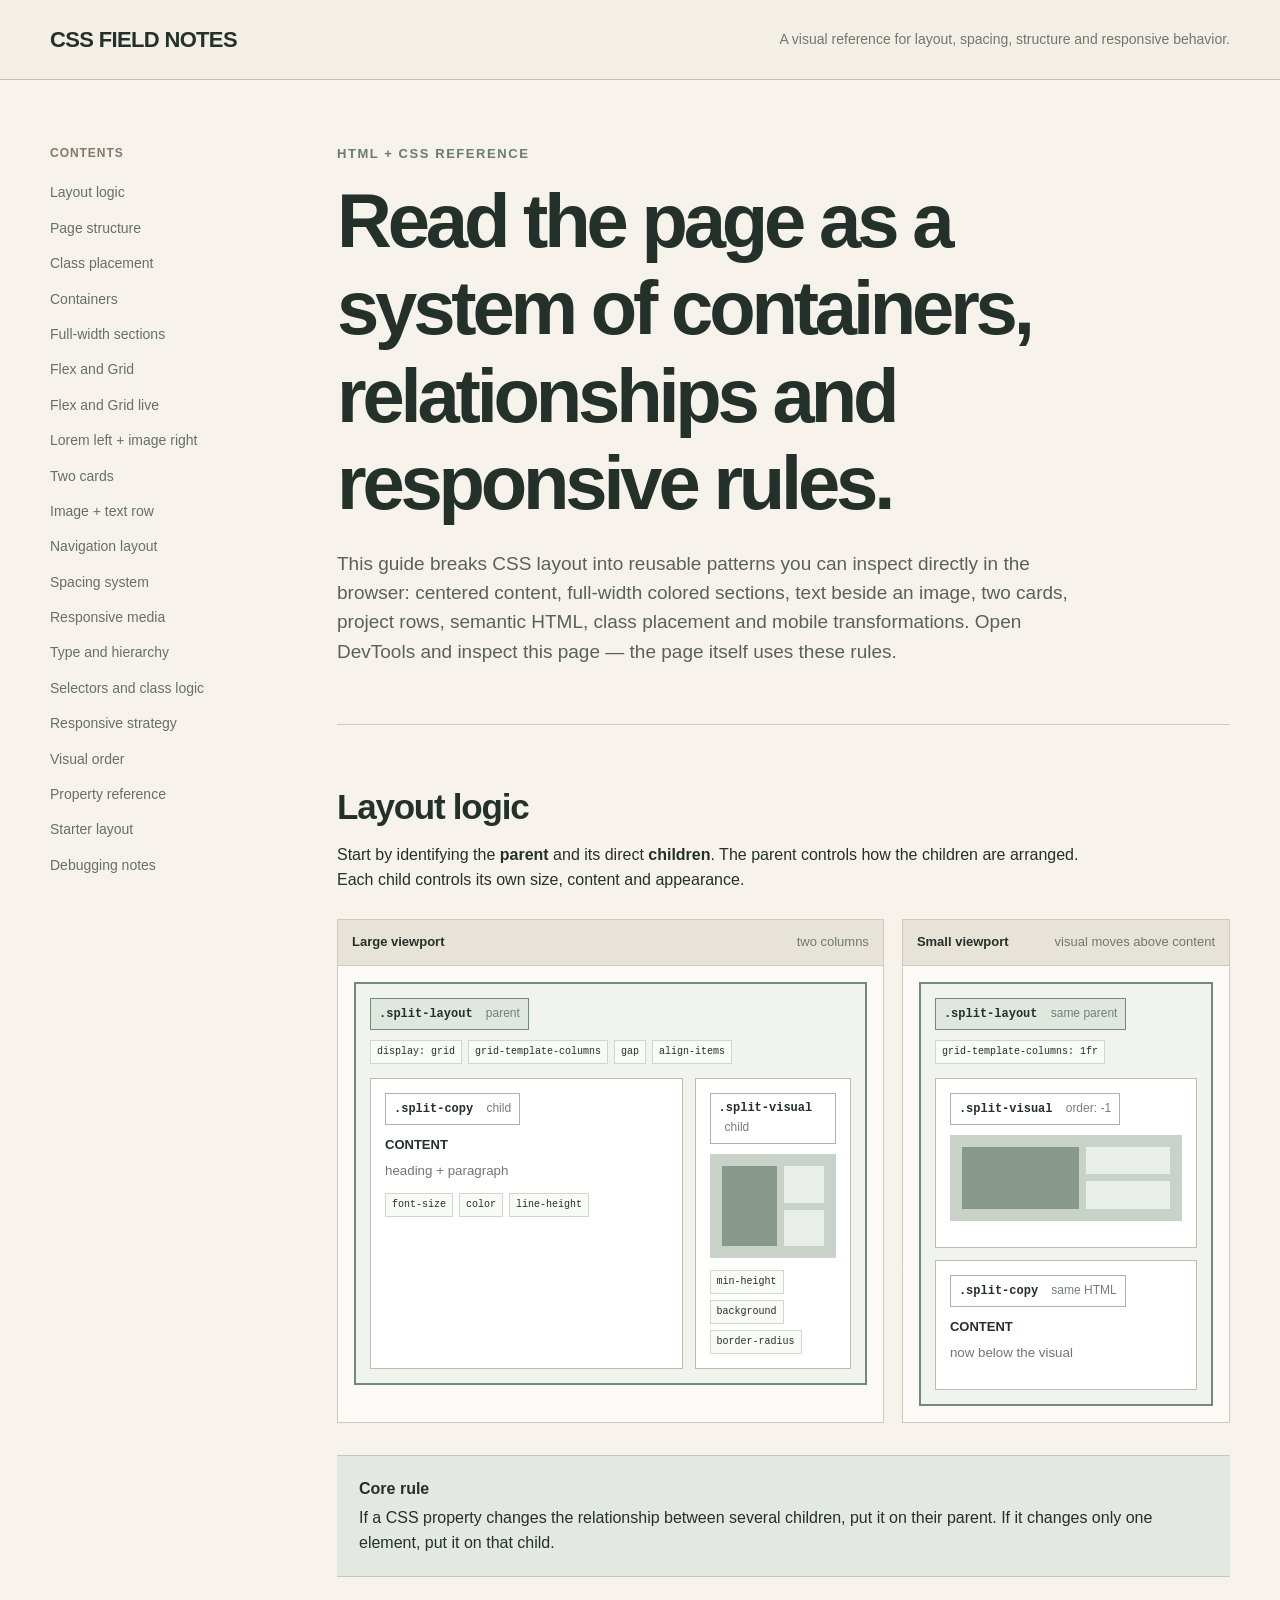
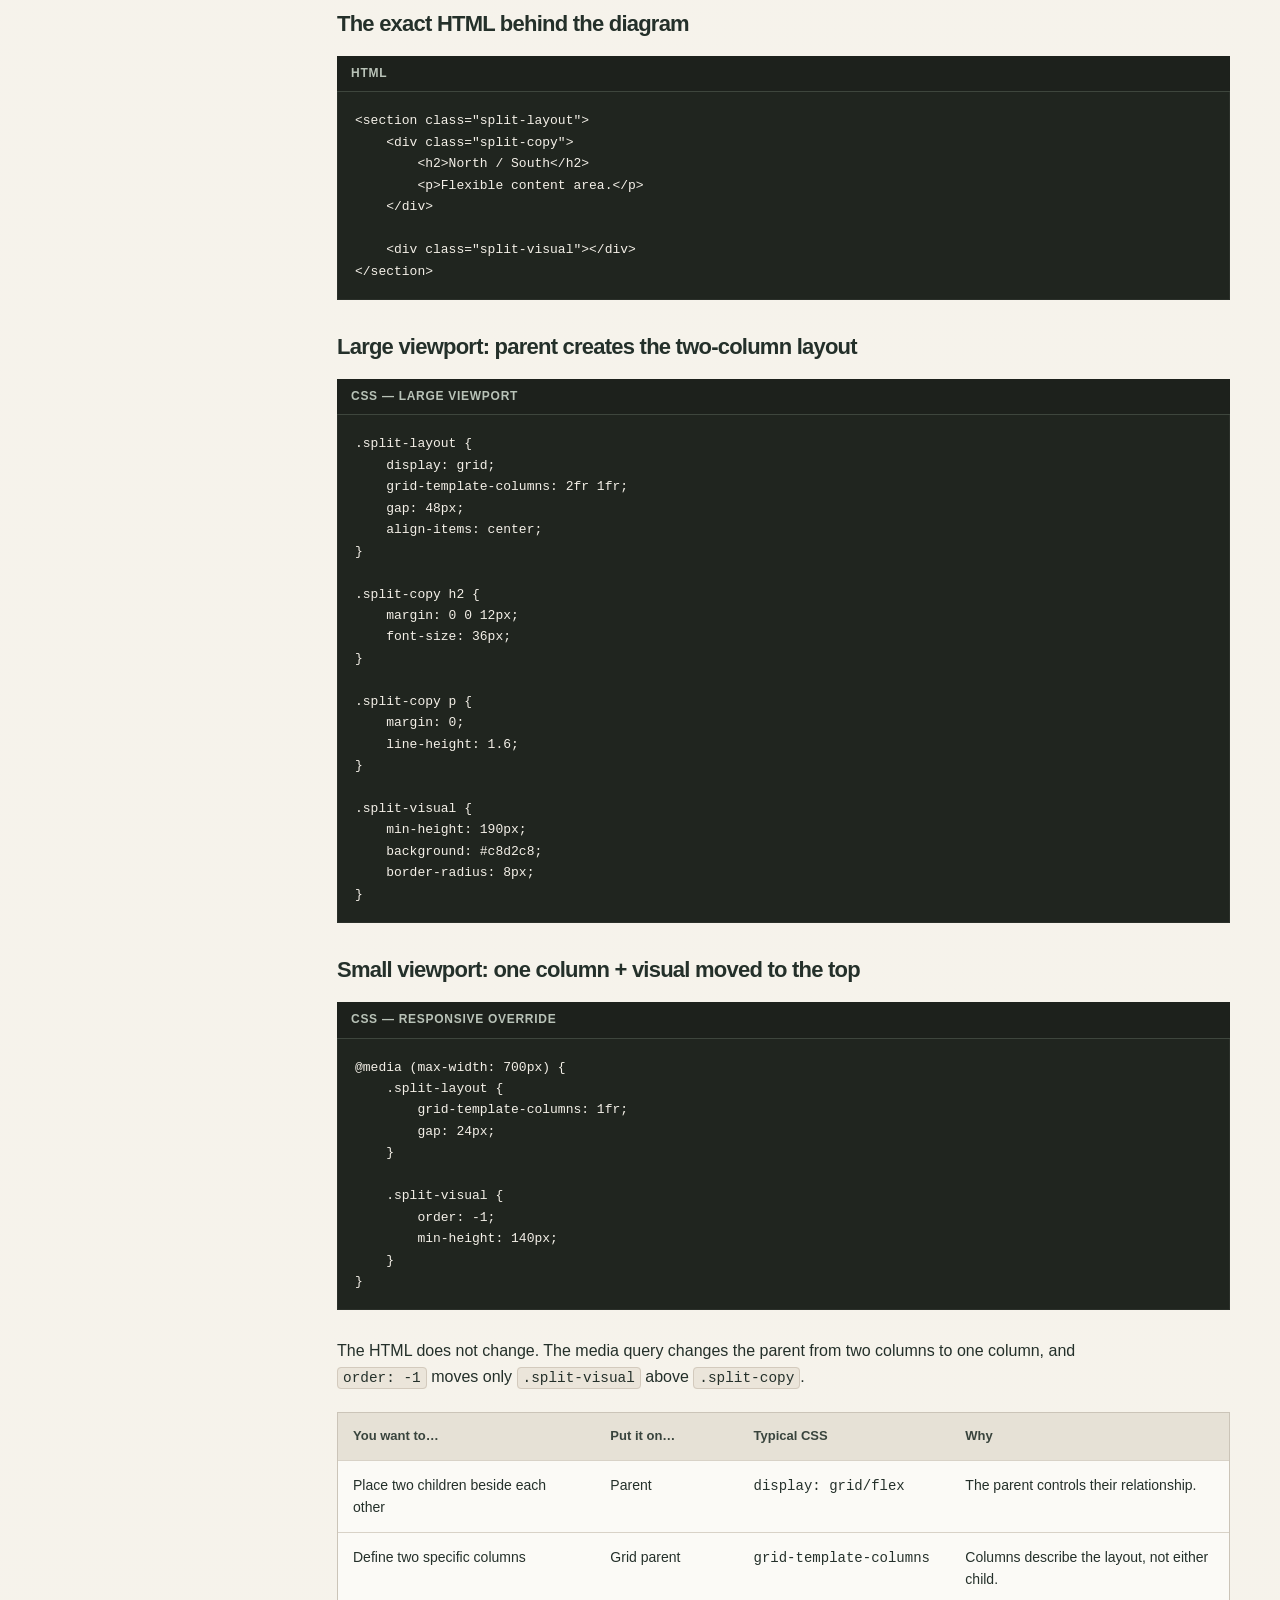
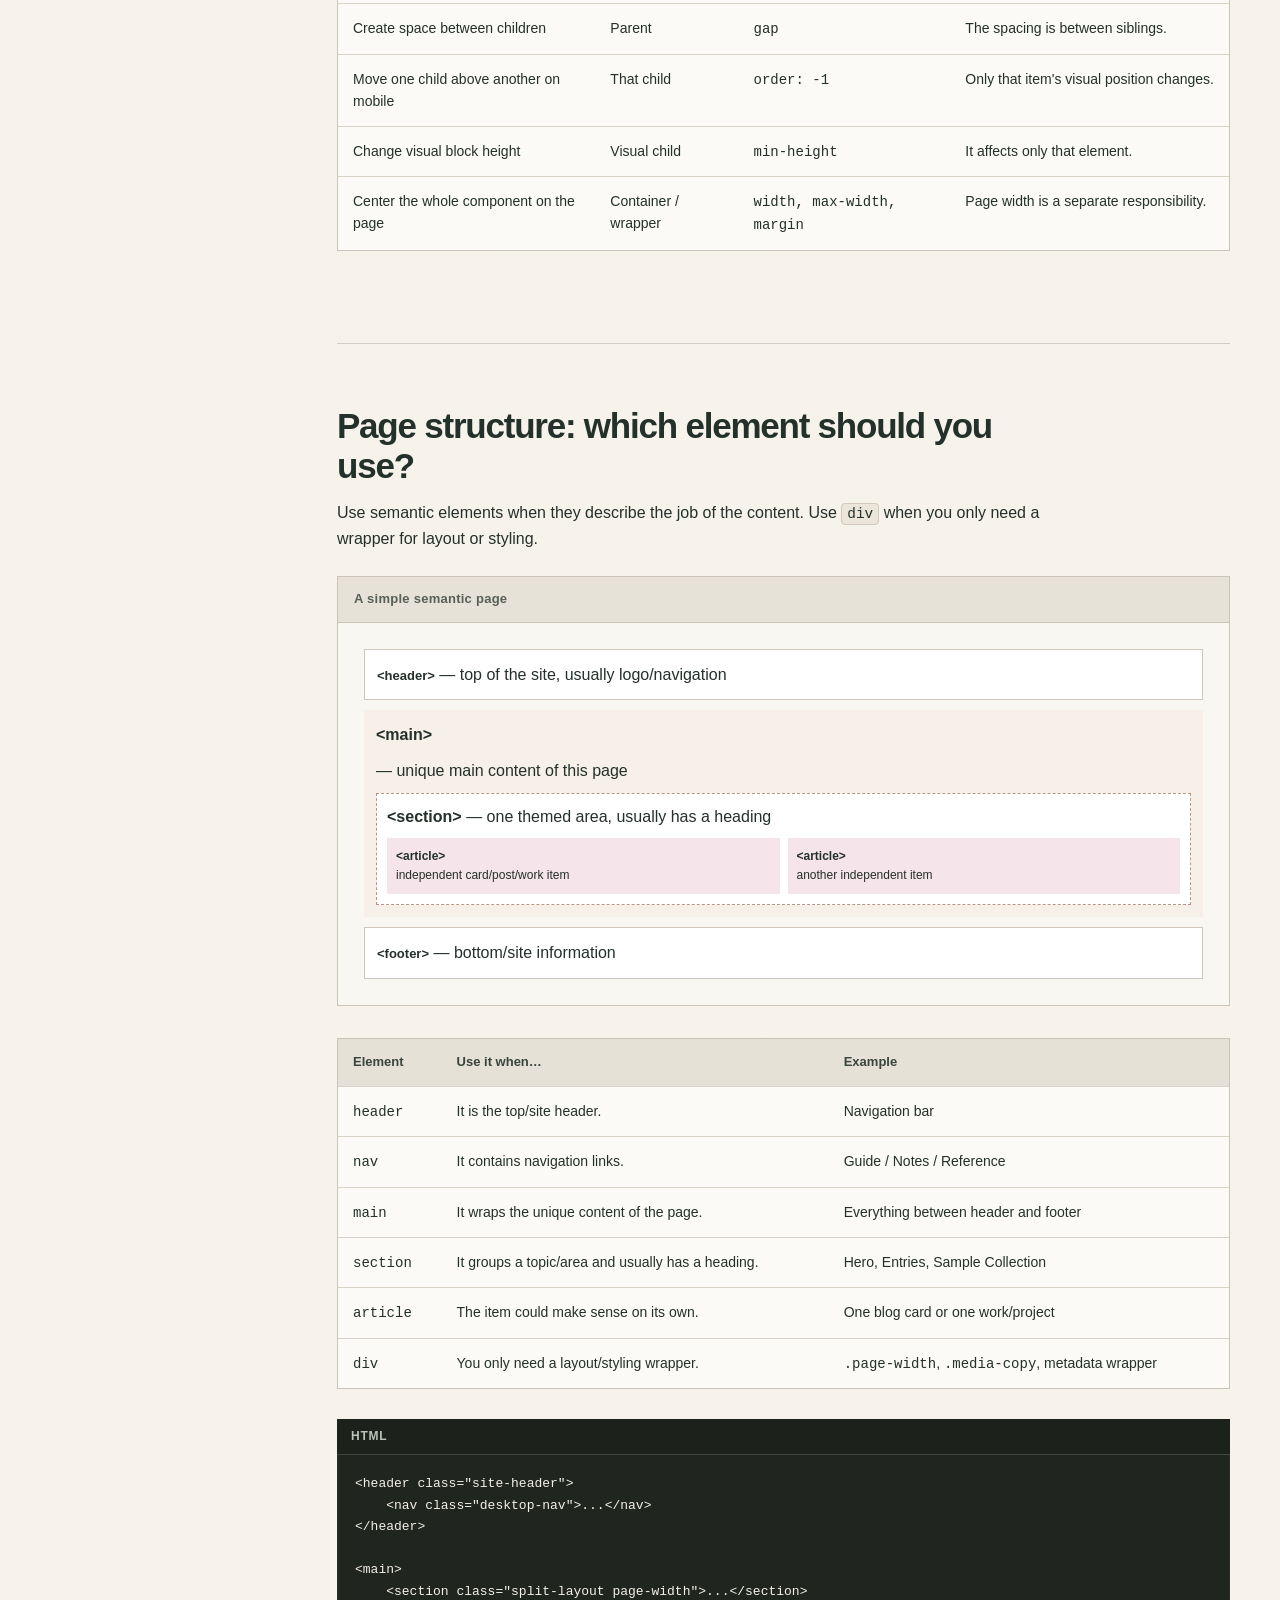
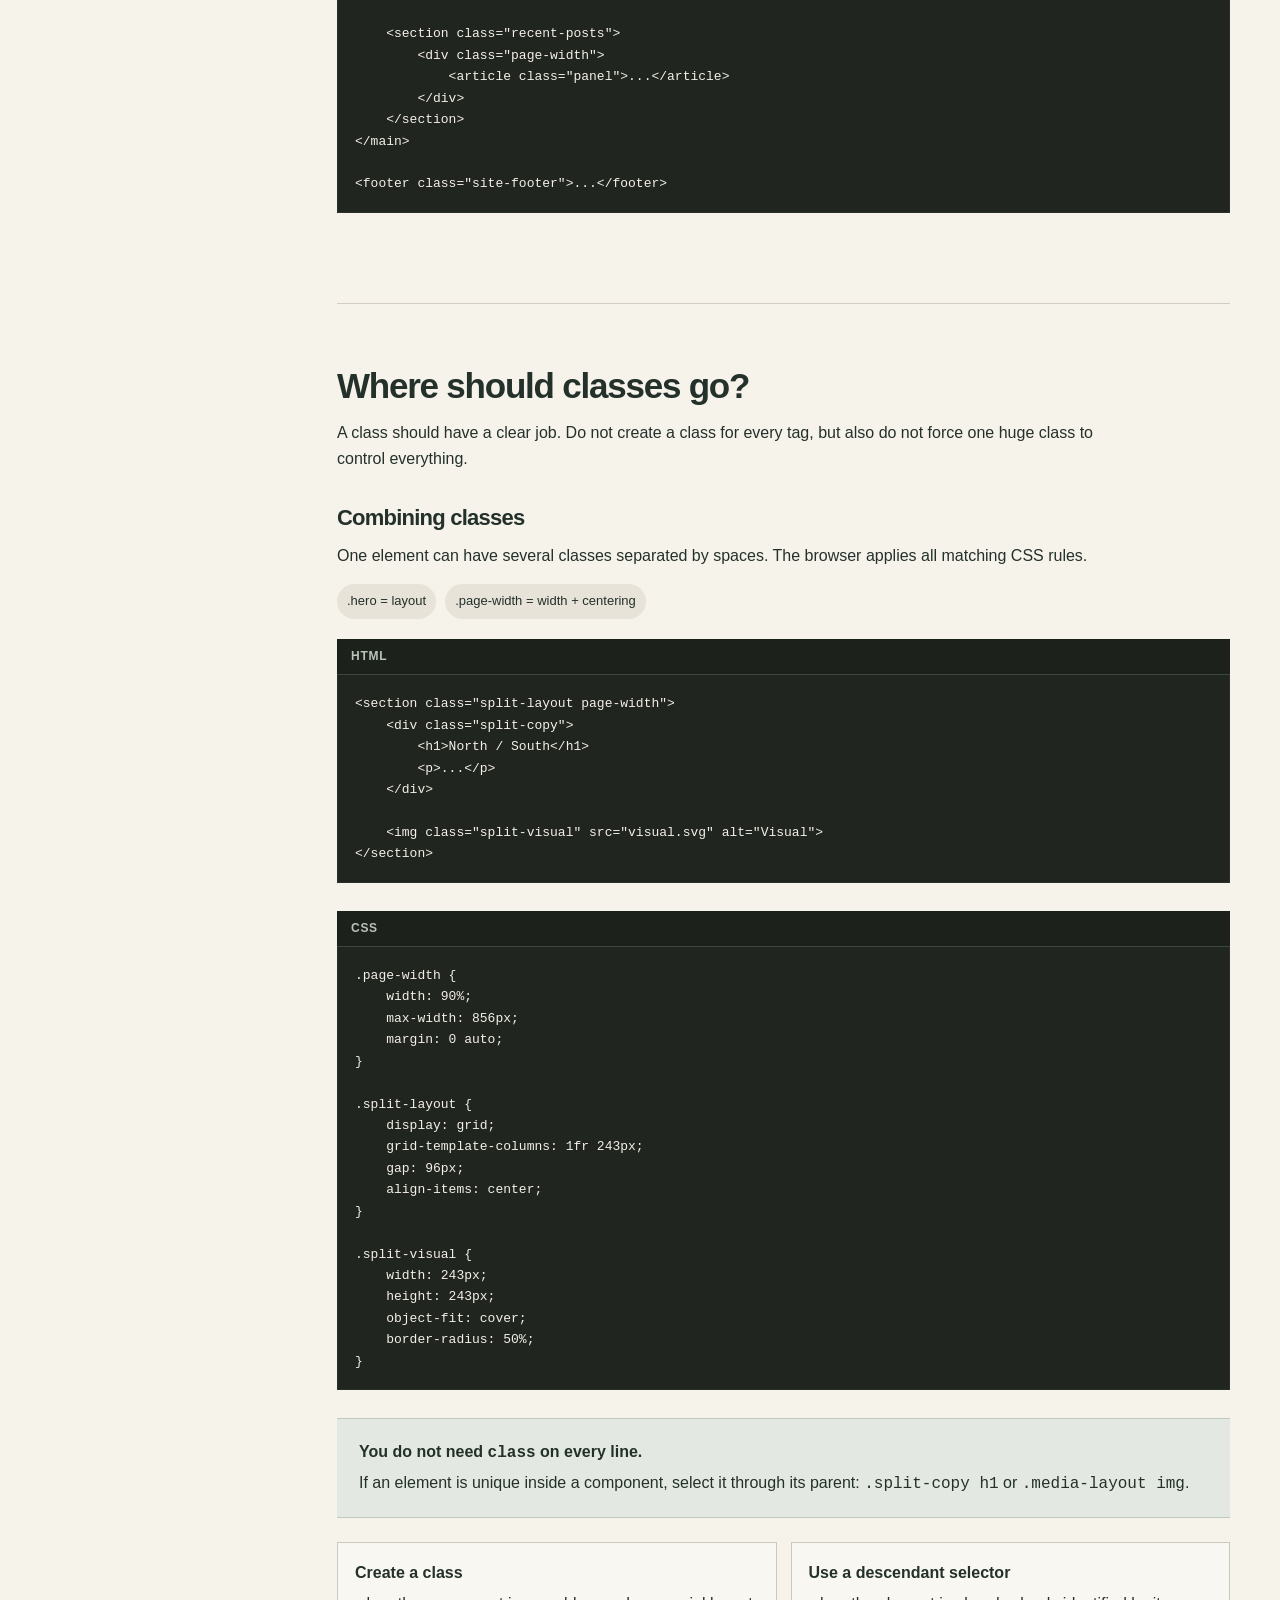
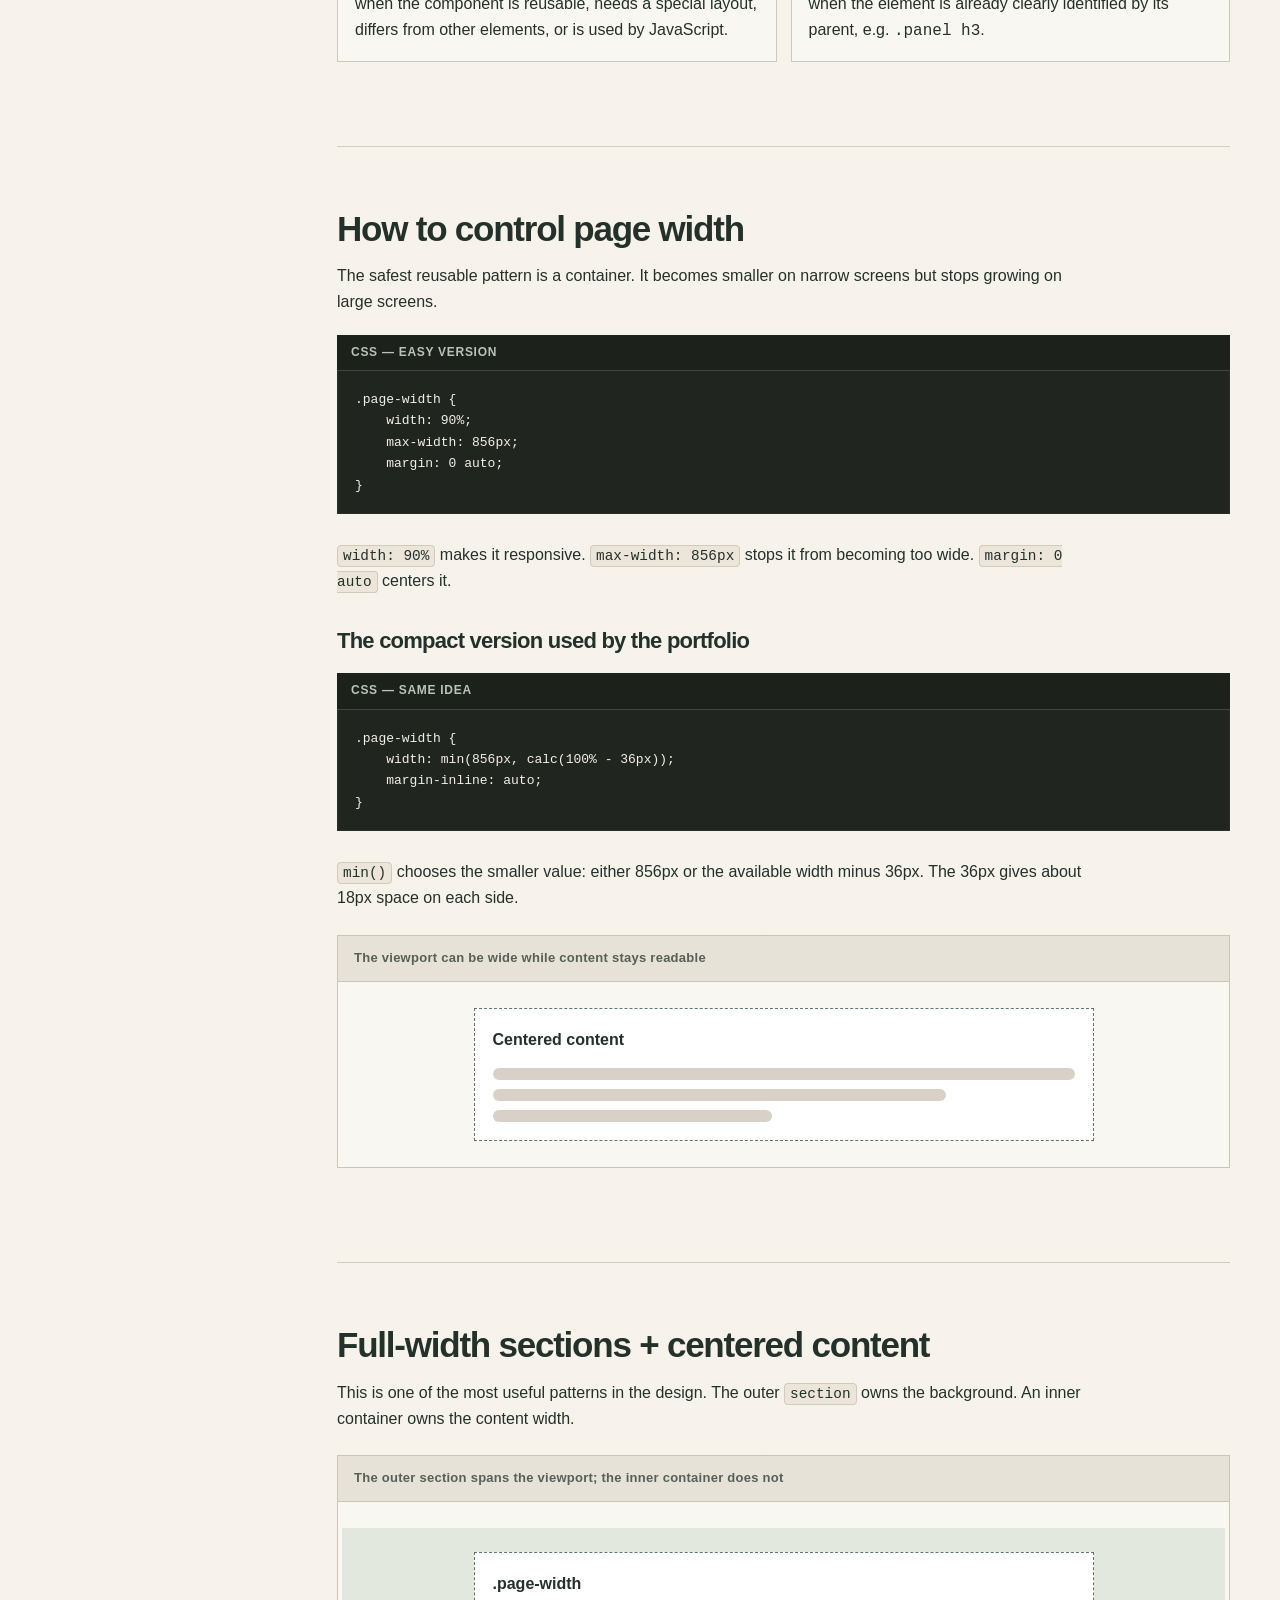
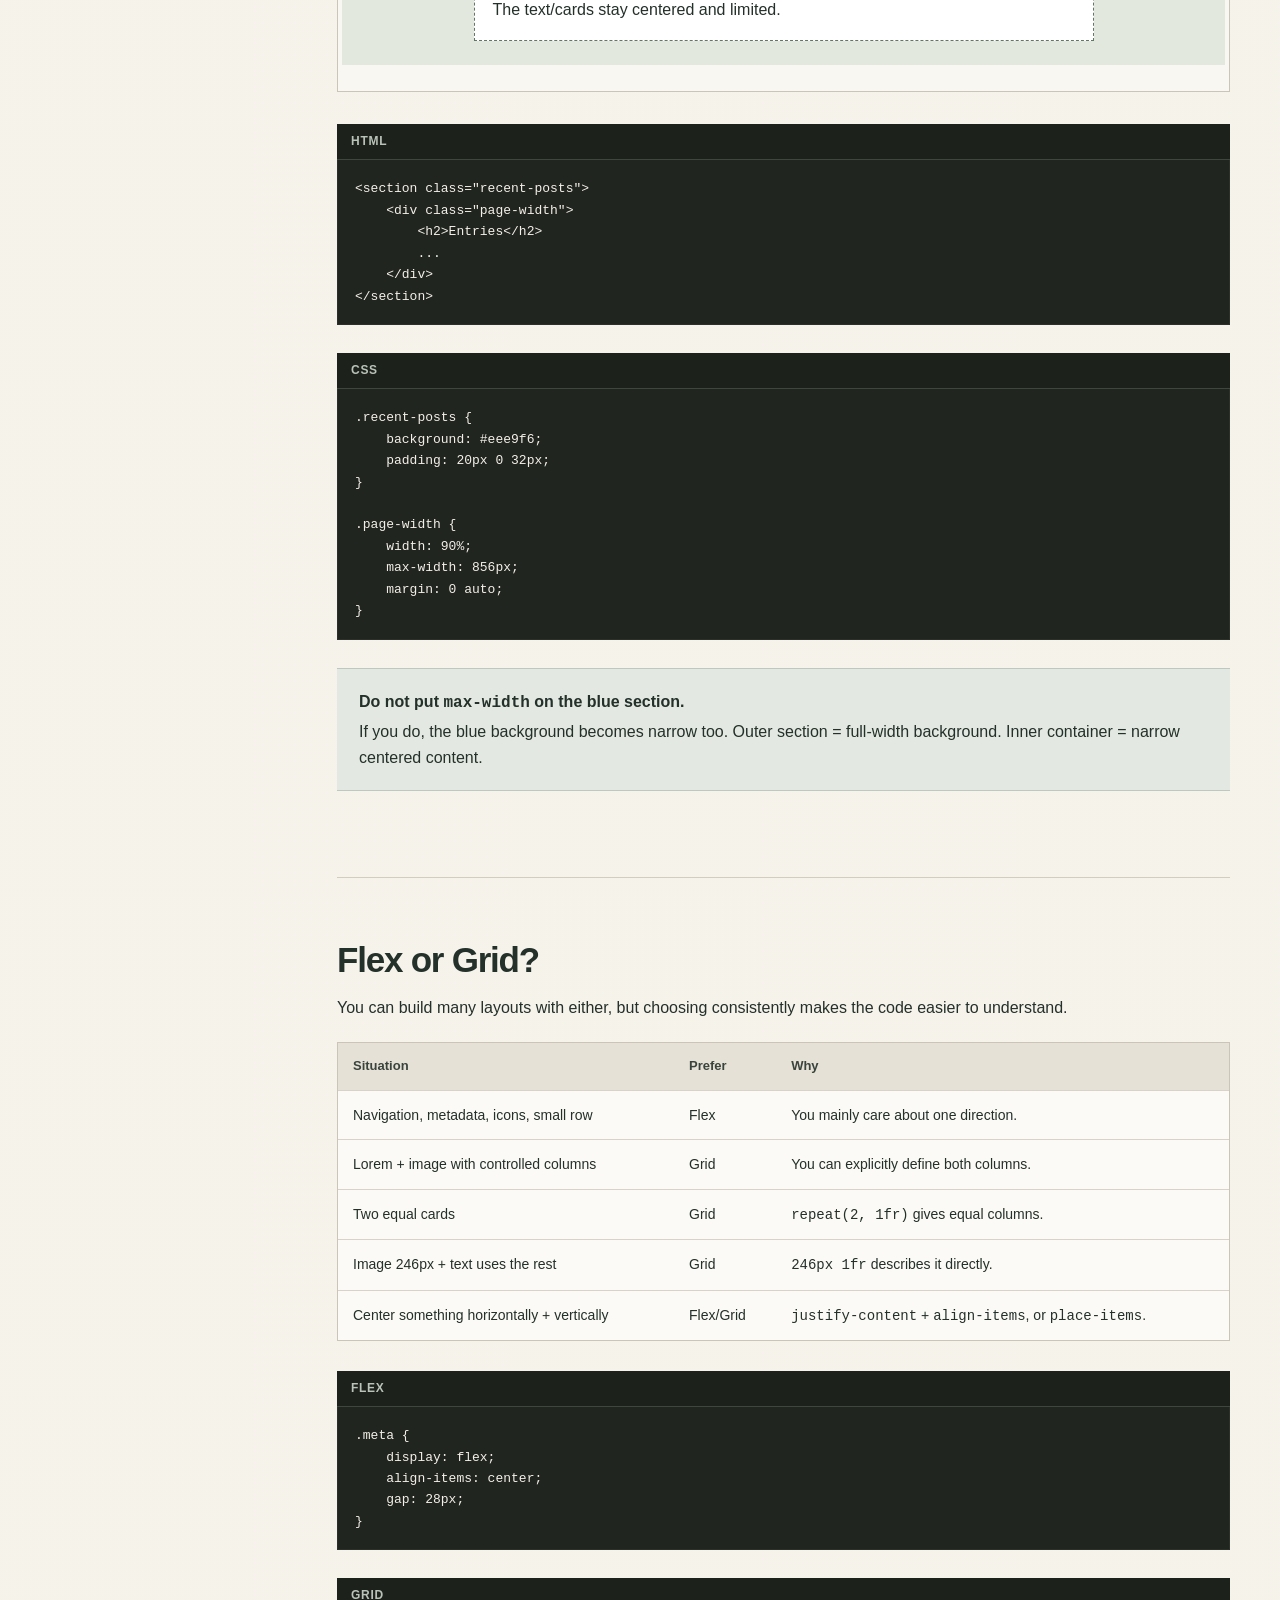
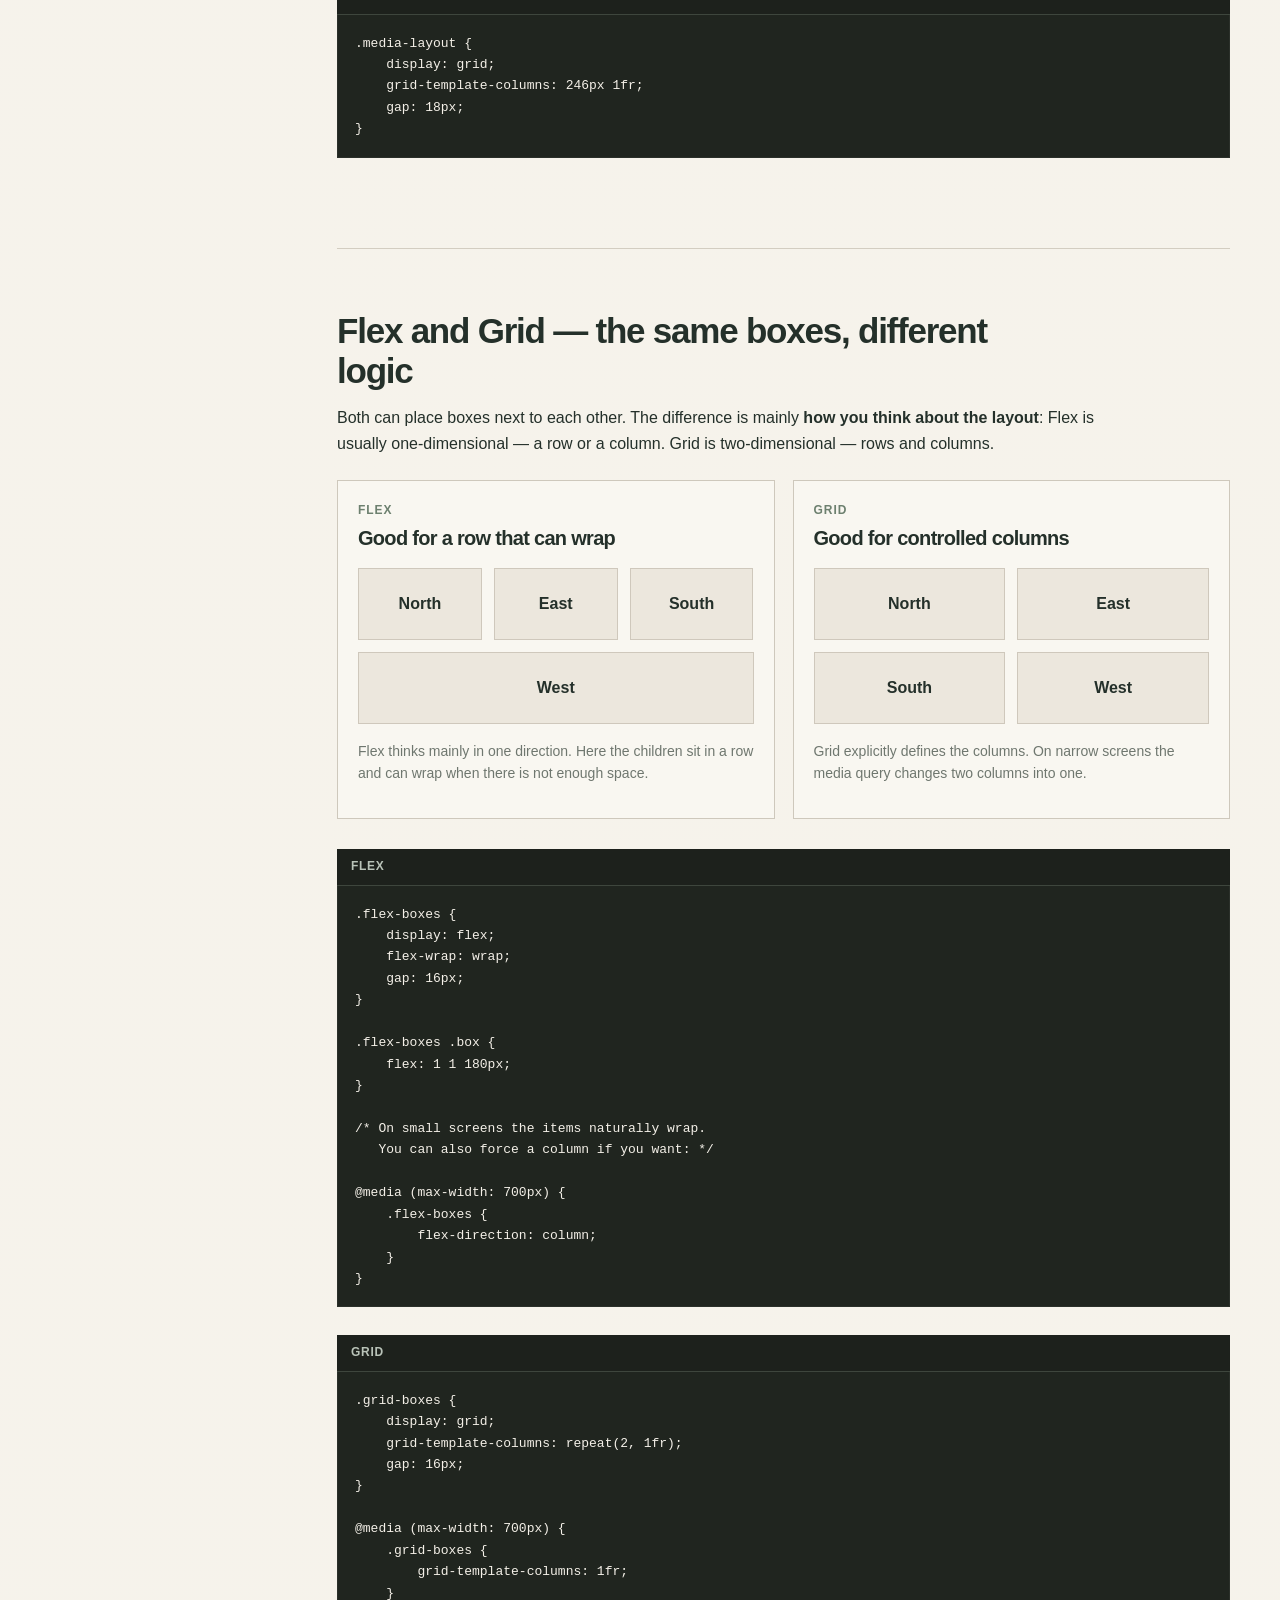
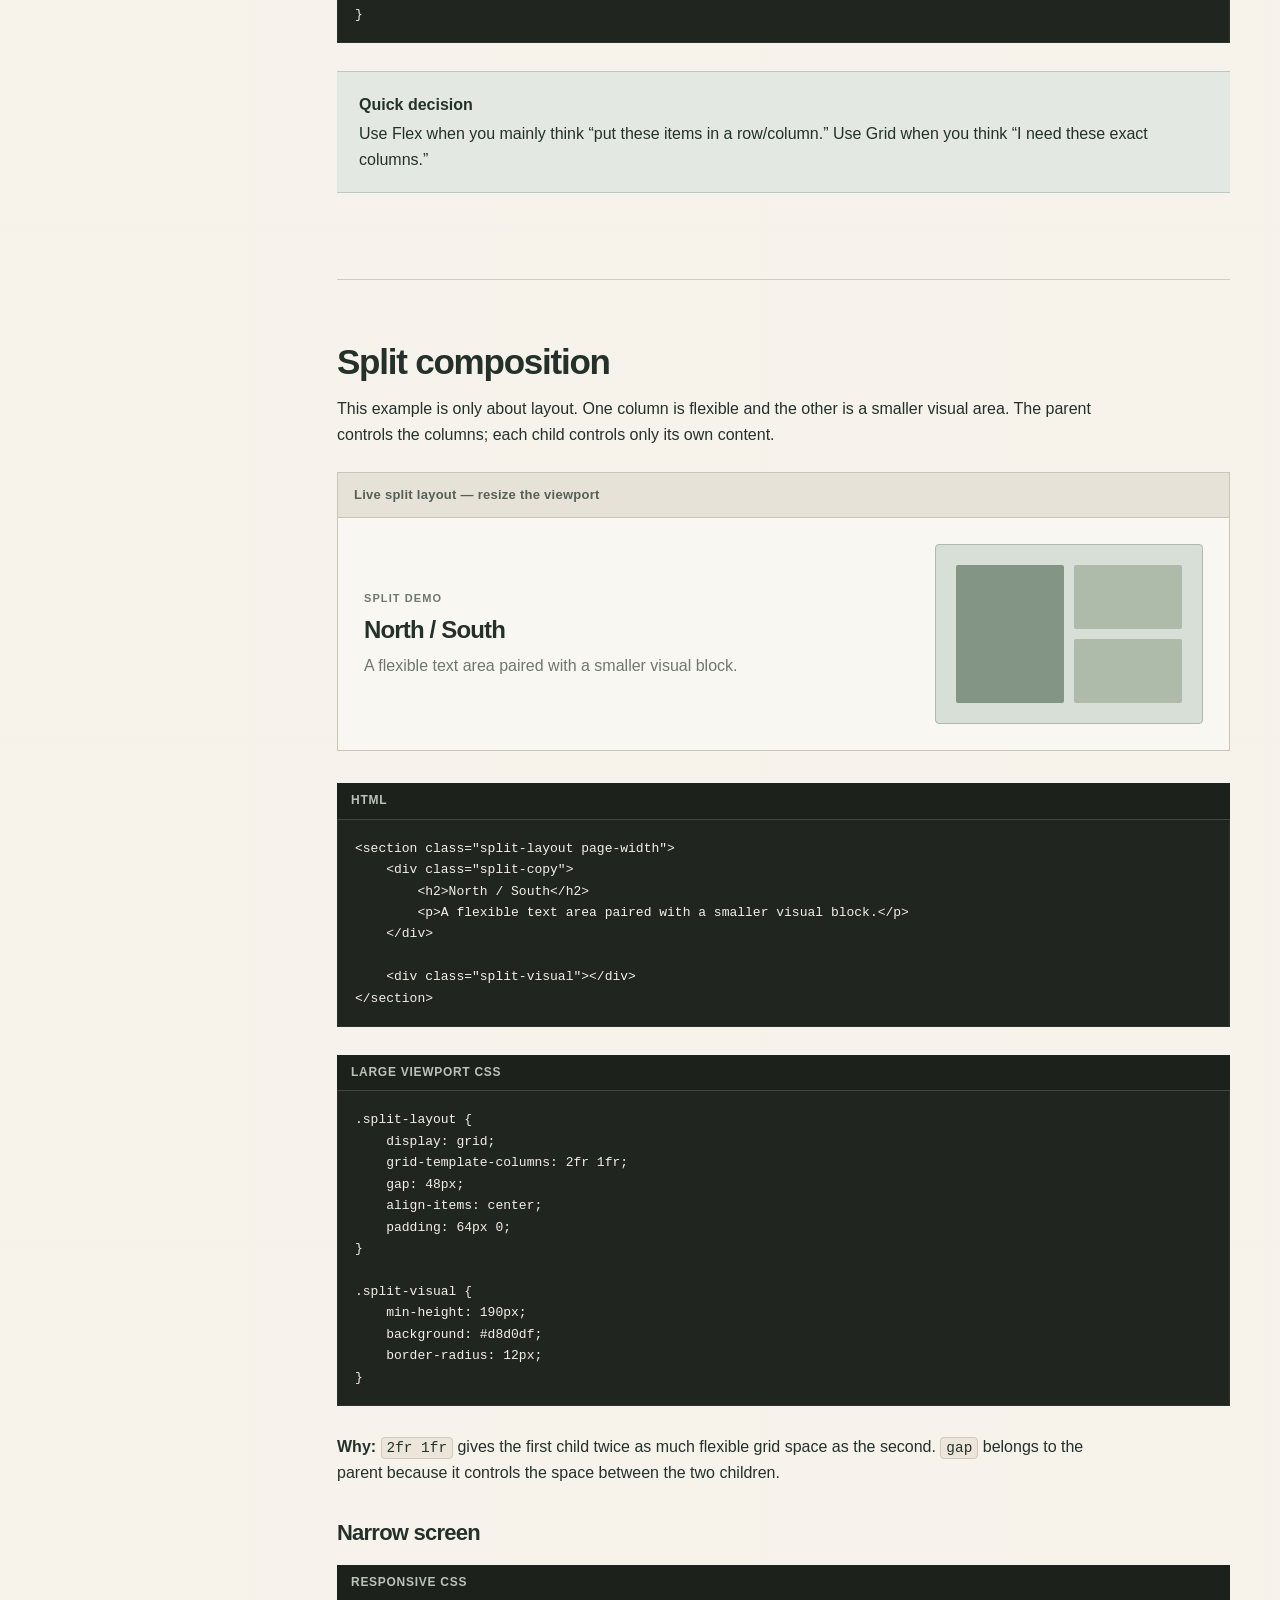
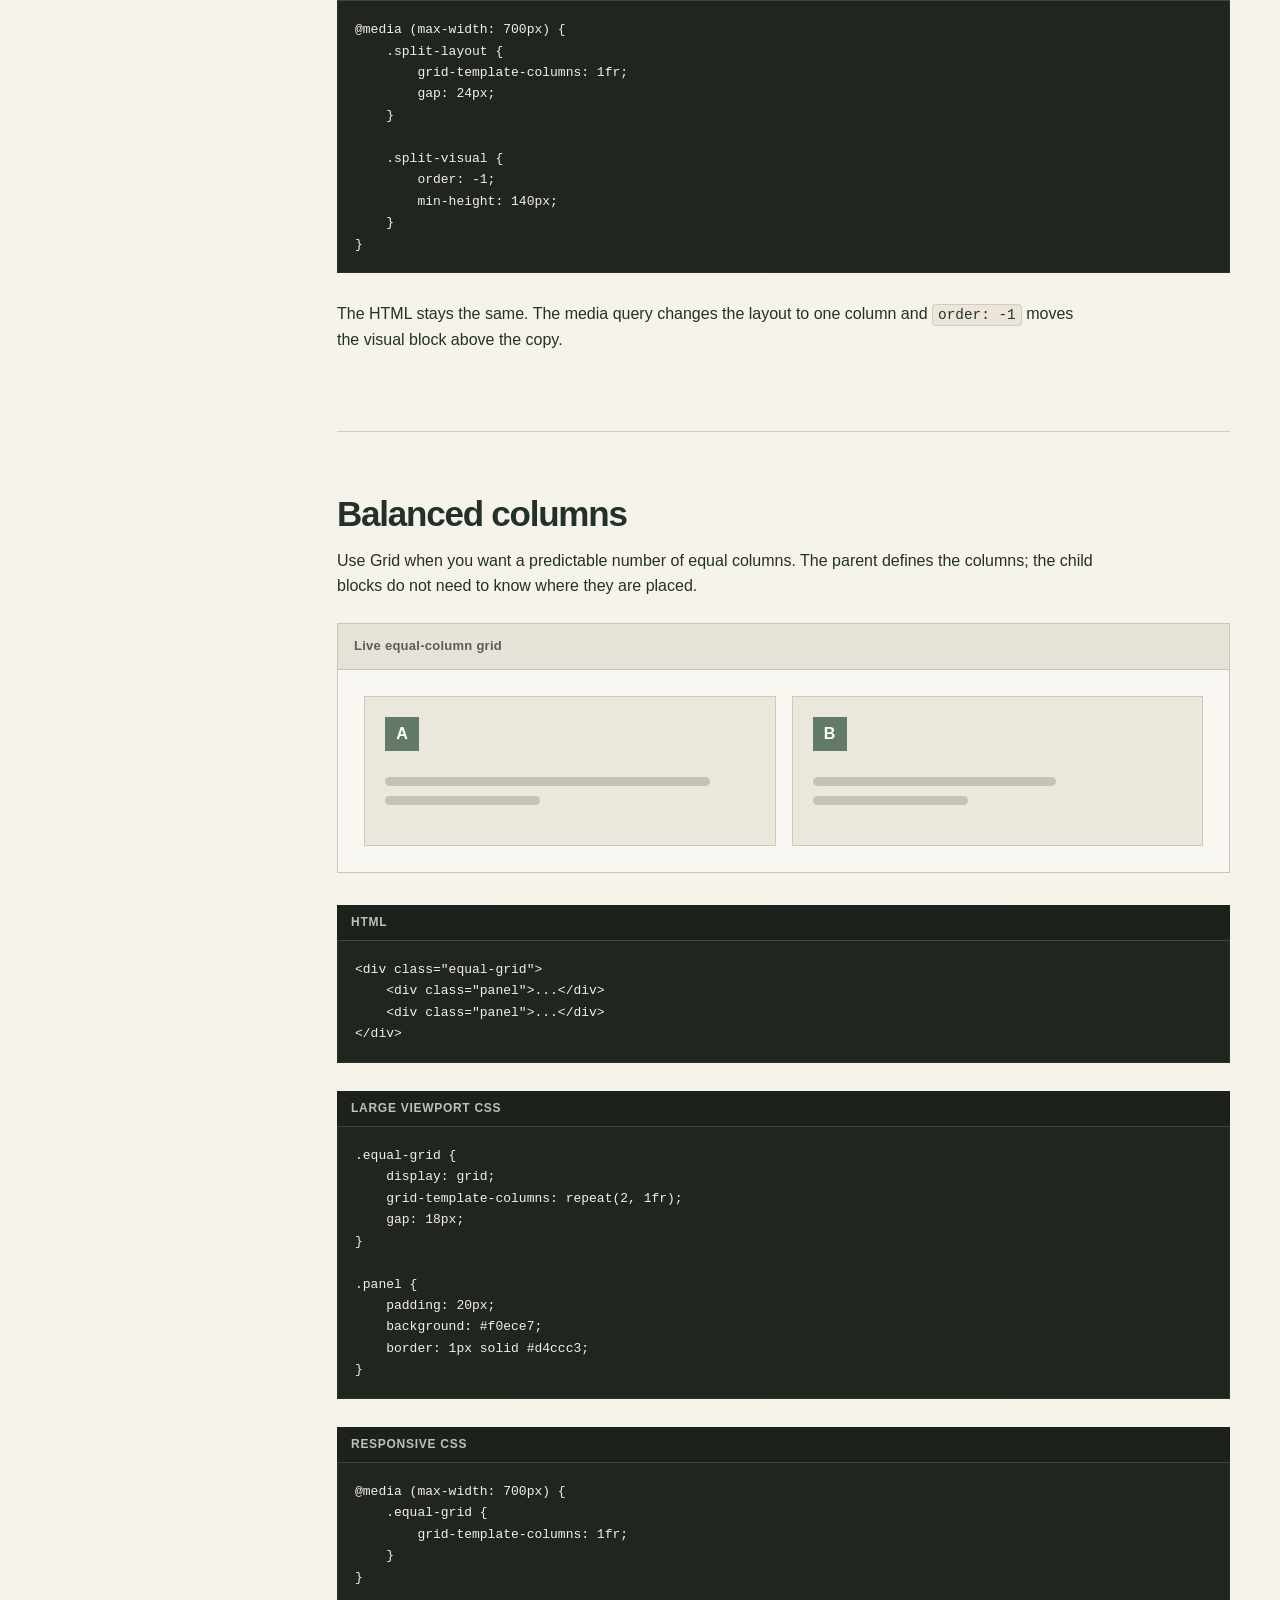
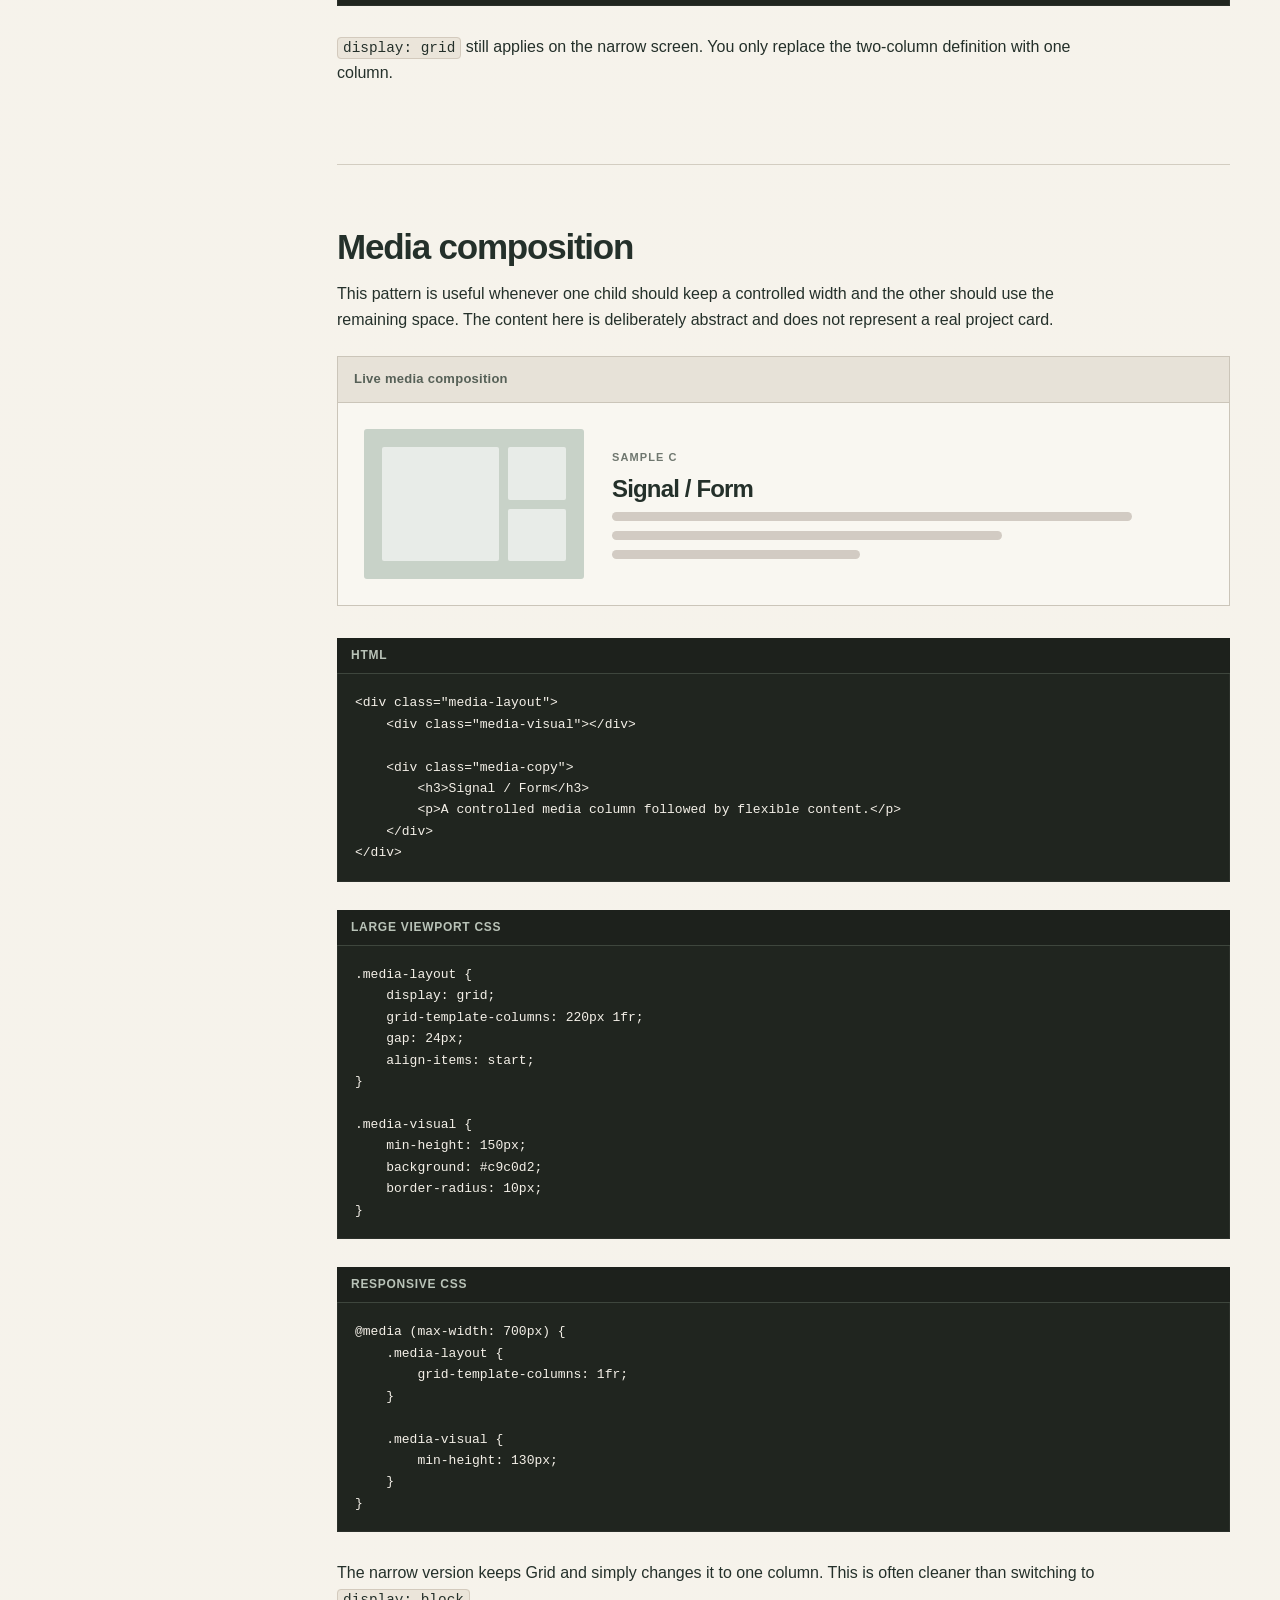
==== commit 29f2605d: "Add files via upload" ====
--- a/learn-css.html
+++ b/learn-css.html
@@ -1275,6 +1275,175 @@
 
     .property-groups {
         grid-template-columns: 1fr;
+    }
+}
+
+
+/* ---------- CLASS / PARENT / CHILD MAP ---------- */
+.class-layout-map {
+    display: grid;
+    grid-template-columns: 1.25fr .75fr;
+    gap: 18px;
+    margin: 26px 0 32px;
+}
+
+.map-panel {
+    min-width: 0;
+    border: 1px solid var(--line);
+    background: var(--surface);
+}
+
+.map-heading {
+    padding: 12px 14px;
+    display: flex;
+    justify-content: space-between;
+    gap: 12px;
+    border-bottom: 1px solid var(--line);
+    background: #e8e3d8;
+    font-size: 13px;
+}
+
+.map-heading span {
+    color: var(--muted);
+}
+
+.map-parent {
+    margin: 16px;
+    padding: 14px;
+    border: 2px solid #75897a;
+    background: #f1f4ee;
+}
+
+.class-tag {
+    width: fit-content;
+    max-width: 100%;
+    margin-bottom: 10px;
+    padding: 5px 8px;
+    border: 1px solid #a9b4aa;
+    background: #fff;
+    font-family: "SFMono-Regular", Consolas, monospace;
+    font-size: 12px;
+    font-weight: 700;
+}
+
+.class-tag span {
+    margin-left: 6px;
+    color: #738078;
+    font-family: Helvetica, Arial, sans-serif;
+    font-weight: 500;
+}
+
+.parent-tag {
+    border-color: #75897a;
+    background: #dfe7df;
+}
+
+.parent-properties,
+.child-properties {
+    display: flex;
+    flex-wrap: wrap;
+    gap: 6px;
+}
+
+.parent-properties {
+    margin-bottom: 14px;
+}
+
+.parent-properties code,
+.child-properties code {
+    padding: 3px 6px;
+    border: 1px solid #d1d6ce;
+    background: #f8faf6;
+    font-size: 10px;
+}
+
+.map-desktop-layout {
+    display: grid;
+    grid-template-columns: 2fr 1fr;
+    gap: 12px;
+    align-items: stretch;
+}
+
+.map-mobile-layout {
+    display: grid;
+    grid-template-columns: 1fr;
+    gap: 12px;
+}
+
+.map-child {
+    min-width: 0;
+    padding: 14px;
+    border: 1px solid #bbbdb5;
+    background: #fff;
+}
+
+.map-child strong {
+    display: block;
+    margin-bottom: 4px;
+    font-size: 13px;
+}
+
+.map-child small {
+    display: block;
+    margin-bottom: 12px;
+    color: var(--muted);
+}
+
+.abstract-map-visual {
+    min-height: 104px;
+    margin: 8px 0 12px;
+    padding: 12px;
+    display: grid;
+    grid-template-columns: 1.4fr 1fr;
+    grid-template-rows: 1fr 1fr;
+    gap: 7px;
+    background: #c8d2c8;
+}
+
+.abstract-map-visual i {
+    display: block;
+    background: rgba(255,255,255,.62);
+}
+
+.abstract-map-visual i:first-child {
+    grid-row: 1 / 3;
+    background: #87998a;
+}
+
+.abstract-map-visual.compact {
+    min-height: 86px;
+}
+
+.mobile-map-panel .visual-child {
+    order: -1;
+}
+
+@media (max-width: 820px) {
+    .class-layout-map {
+        grid-template-columns: 1fr;
+    }
+}
+
+@media (max-width: 700px) {
+    .map-desktop-layout {
+        grid-template-columns: 1fr;
+    }
+
+    .map-desktop-layout .visual-child {
+        order: -1;
+    }
+
+    .map-heading {
+        align-items: flex-start;
+        flex-direction: column;
+        gap: 3px;
+    }
+}
+
+
+@media (max-width: 700px) {
+    .split-demo .shape-visual {
+        order: -1;
     }
 }
 
@@ -1353,43 +1522,209 @@
         </section>
 
         <section class="guide-section" id="mental-model">
-            <h2>The mental model</h2>
-            <p>Before writing CSS, identify the <strong>parent</strong> and its <strong>children</strong>. Layout properties normally belong to the parent. Properties that change one item normally belong to that item.</p>
-
-            <div class="demo">
-                <p class="demo-title">The parent defines the relationship</p>
-                <div class="demo-body">
-                    <div class="parent-demo">
-                        <span>.hero — parent</span>
-                        <div class="parent-children">
-                            <div class="child-demo"><strong>.split-copy</strong><br>text child</div>
-                            <div class="child-demo"><strong>.split-visual</strong><br>image child</div>
+            <h2>Layout logic</h2>
+            <p>
+                Start by identifying the <strong>parent</strong> and its direct <strong>children</strong>.
+                The parent controls how the children are arranged. Each child controls its own size, content and appearance.
+            </p>
+
+            <div class="class-layout-map">
+                <div class="map-panel">
+                    <div class="map-heading">
+                        <strong>Large viewport</strong>
+                        <span>two columns</span>
+                    </div>
+
+                    <div class="map-parent">
+                        <div class="class-tag parent-tag">.split-layout <span>parent</span></div>
+                        <div class="parent-properties">
+                            <code>display: grid</code>
+                            <code>grid-template-columns</code>
+                            <code>gap</code>
+                            <code>align-items</code>
+                        </div>
+
+                        <div class="map-desktop-layout">
+                            <div class="map-child copy-child">
+                                <div class="class-tag">.split-copy <span>child</span></div>
+                                <strong>CONTENT</strong>
+                                <small>heading + paragraph</small>
+                                <div class="child-properties">
+                                    <code>font-size</code>
+                                    <code>color</code>
+                                    <code>line-height</code>
+                                </div>
+                            </div>
+
+                            <div class="map-child visual-child">
+                                <div class="class-tag">.split-visual <span>child</span></div>
+                                <div class="abstract-map-visual">
+                                    <i></i><i></i><i></i>
+                                </div>
+                                <div class="child-properties">
+                                    <code>min-height</code>
+                                    <code>background</code>
+                                    <code>border-radius</code>
+                                </div>
+                            </div>
                         </div>
                     </div>
                 </div>
+
+                <div class="map-panel mobile-map-panel">
+                    <div class="map-heading">
+                        <strong>Small viewport</strong>
+                        <span>visual moves above content</span>
+                    </div>
+
+                    <div class="map-parent">
+                        <div class="class-tag parent-tag">.split-layout <span>same parent</span></div>
+                        <div class="parent-properties">
+                            <code>grid-template-columns: 1fr</code>
+                        </div>
+
+                        <div class="map-mobile-layout">
+                            <div class="map-child visual-child">
+                                <div class="class-tag">.split-visual <span>order: -1</span></div>
+                                <div class="abstract-map-visual compact">
+                                    <i></i><i></i><i></i>
+                                </div>
+                            </div>
+
+                            <div class="map-child copy-child">
+                                <div class="class-tag">.split-copy <span>same HTML</span></div>
+                                <strong>CONTENT</strong>
+                                <small>now below the visual</small>
+                            </div>
+                        </div>
+                    </div>
+                </div>
             </div>
 
             <div class="rule">
                 <strong>Core rule</strong>
-                Parent = layout of children. Child = appearance/size of itself. Container = width of the page. Media query = only the mobile changes.
-            </div>
+                If a CSS property changes the relationship between several children, put it on their parent.
+                If it changes only one element, put it on that child.
+            </div>
+
+            <h3>The exact HTML behind the diagram</h3>
+
+            <div class="code-block">
+                <div class="code-label">HTML</div>
+                <pre><code>&lt;section class=&quot;split-layout&quot;&gt;
+    &lt;div class=&quot;split-copy&quot;&gt;
+        &lt;h2&gt;North / South&lt;/h2&gt;
+        &lt;p&gt;Flexible content area.&lt;/p&gt;
+    &lt;/div&gt;
+
+    &lt;div class=&quot;split-visual&quot;&gt;&lt;/div&gt;
+&lt;/section&gt;</code></pre>
+            </div>
+
+            <h3>Large viewport: parent creates the two-column layout</h3>
+
+            <div class="code-block">
+                <div class="code-label">CSS — large viewport</div>
+                <pre><code>.split-layout {
+    display: grid;
+    grid-template-columns: 2fr 1fr;
+    gap: 48px;
+    align-items: center;
+}
+
+.split-copy h2 {
+    margin: 0 0 12px;
+    font-size: 36px;
+}
+
+.split-copy p {
+    margin: 0;
+    line-height: 1.6;
+}
+
+.split-visual {
+    min-height: 190px;
+    background: #c8d2c8;
+    border-radius: 8px;
+}</code></pre>
+            </div>
+
+            <h3>Small viewport: one column + visual moved to the top</h3>
+
+            <div class="code-block">
+                <div class="code-label">CSS — responsive override</div>
+                <pre><code>@media (max-width: 700px) {
+    .split-layout {
+        grid-template-columns: 1fr;
+        gap: 24px;
+    }
+
+    .split-visual {
+        order: -1;
+        min-height: 140px;
+    }
+}</code></pre>
+            </div>
+
+            <p>
+                The HTML does not change. The media query changes the parent from two columns to one column,
+                and <code class="inline-code">order: -1</code> moves only <code class="inline-code">.split-visual</code>
+                above <code class="inline-code">.split-copy</code>.
+            </p>
 
             <div class="table-wrap">
                 <table>
-                    <thead><tr><th>You want to…</th><th>Put it on…</th><th>Typical CSS</th></tr></thead>
+                    <thead>
+                        <tr>
+                            <th>You want to…</th>
+                            <th>Put it on…</th>
+                            <th>Typical CSS</th>
+                            <th>Why</th>
+                        </tr>
+                    </thead>
                     <tbody>
-                        <tr><td>Place two things beside each other</td><td>Their parent</td><td><code>display: flex/grid</code></td></tr>
-                        <tr><td>Create space between those things</td><td>Their parent</td><td><code>gap</code></td></tr>
-                        <tr><td>Center and limit page width</td><td>Container / wrapper</td><td><code>width, max-width, margin</code></td></tr>
-                        <tr><td>Change one image</td><td>Image or image class</td><td><code>width, height, object-fit</code></td></tr>
-                        <tr><td>Add space inside a card</td><td>The card</td><td><code>padding</code></td></tr>
-                        <tr><td>Add space outside a block</td><td>The block</td><td><code>margin</code></td></tr>
+                        <tr>
+                            <td>Place two children beside each other</td>
+                            <td>Parent</td>
+                            <td><code>display: grid/flex</code></td>
+                            <td>The parent controls their relationship.</td>
+                        </tr>
+                        <tr>
+                            <td>Define two specific columns</td>
+                            <td>Grid parent</td>
+                            <td><code>grid-template-columns</code></td>
+                            <td>Columns describe the layout, not either child.</td>
+                        </tr>
+                        <tr>
+                            <td>Create space between children</td>
+                            <td>Parent</td>
+                            <td><code>gap</code></td>
+                            <td>The spacing is between siblings.</td>
+                        </tr>
+                        <tr>
+                            <td>Move one child above another on mobile</td>
+                            <td>That child</td>
+                            <td><code>order: -1</code></td>
+                            <td>Only that item's visual position changes.</td>
+                        </tr>
+                        <tr>
+                            <td>Change visual block height</td>
+                            <td>Visual child</td>
+                            <td><code>min-height</code></td>
+                            <td>It affects only that element.</td>
+                        </tr>
+                        <tr>
+                            <td>Center the whole component on the page</td>
+                            <td>Container / wrapper</td>
+                            <td><code>width, max-width, margin</code></td>
+                            <td>Page width is a separate responsibility.</td>
+                        </tr>
                     </tbody>
                 </table>
             </div>
         </section>
 
-        <section class="guide-section" id="html-structure">
+<section class="guide-section" id="html-structure">
             <h2>Page structure: which element should you use?</h2>
             <p>Use semantic elements when they describe the job of the content. Use <code class="inline-code">div</code> when you only need a wrapper for layout or styling.</p>
 
@@ -1801,14 +2136,15 @@
     }
 
     .split-visual {
+        order: -1;
         min-height: 140px;
     }
 }</code></pre>
             </div>
 
             <p>
-                Nothing needs to be reversed here. The same HTML order is useful on both screen sizes,
-                so the media query only changes the column structure.
+                The HTML stays the same. The media query changes the layout to one column and
+                <code class="inline-code">order: -1</code> moves the visual block above the copy.
             </p>
         </section>
 
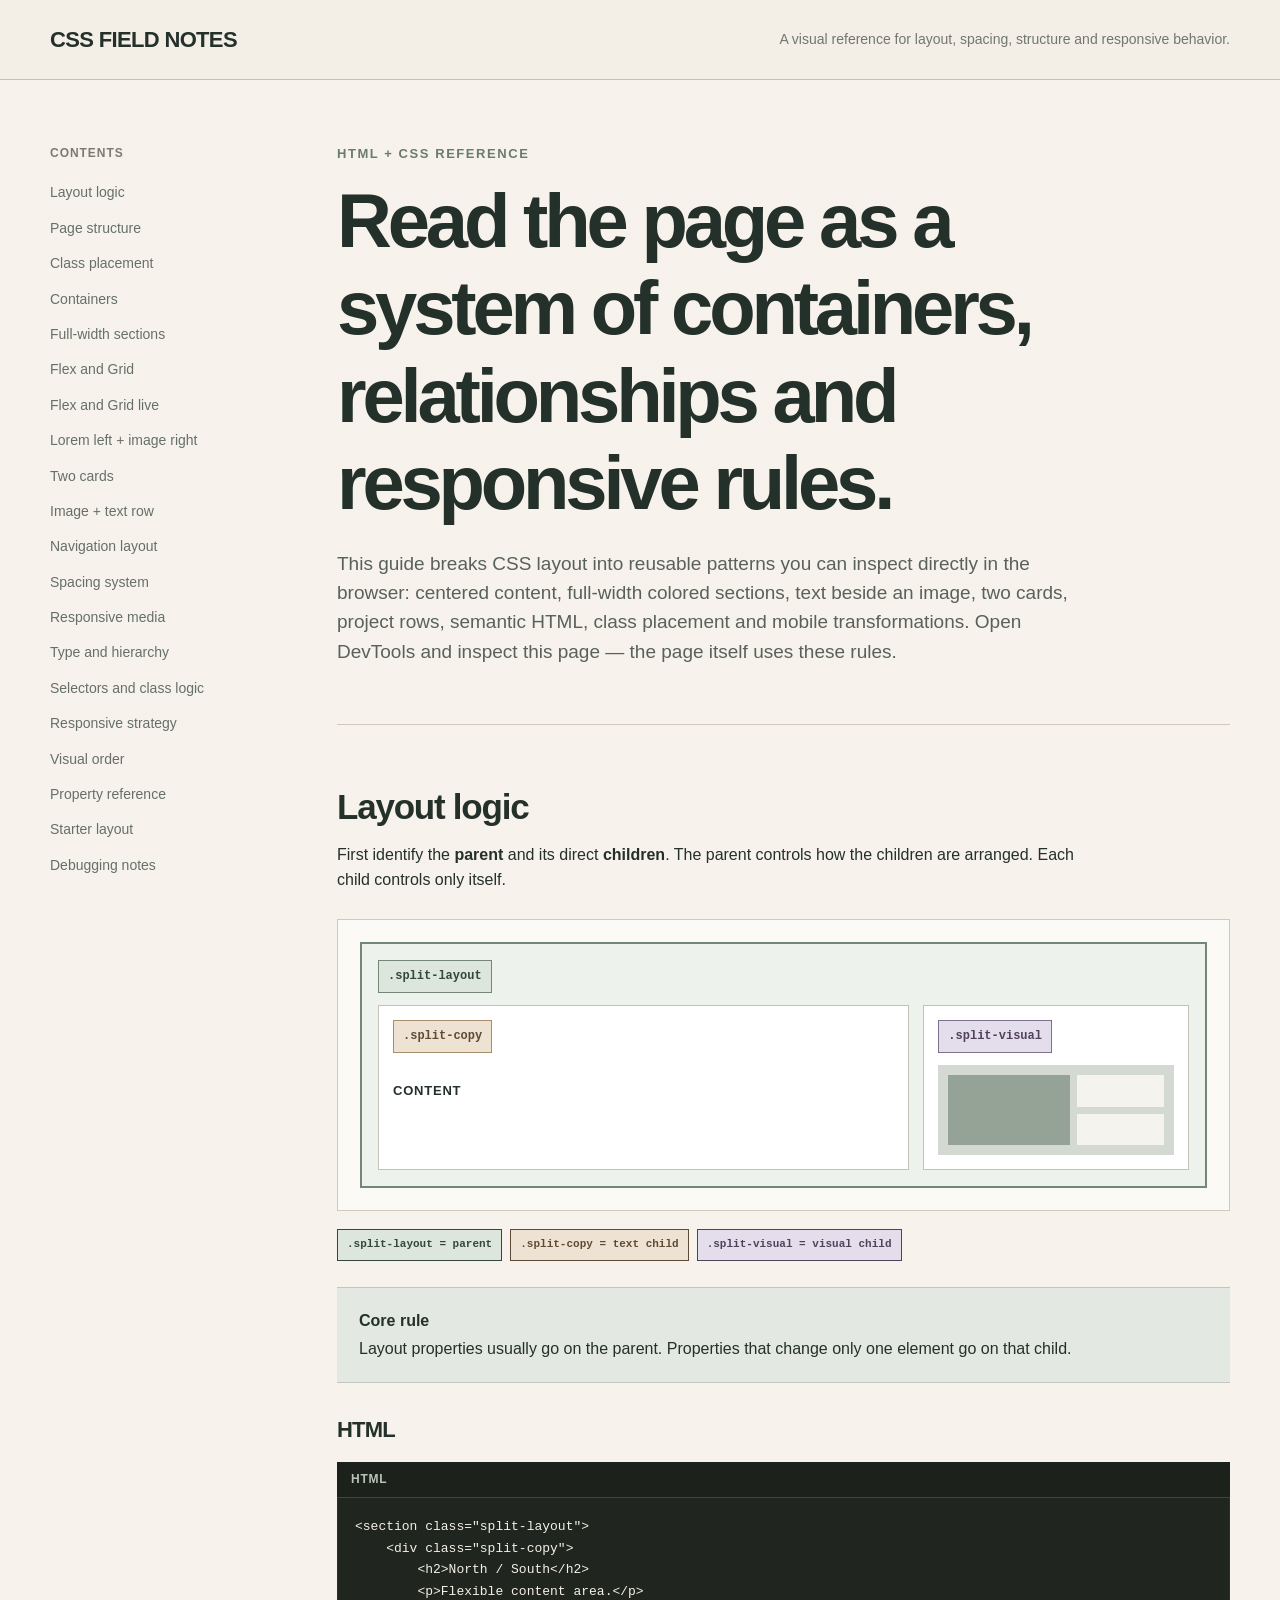
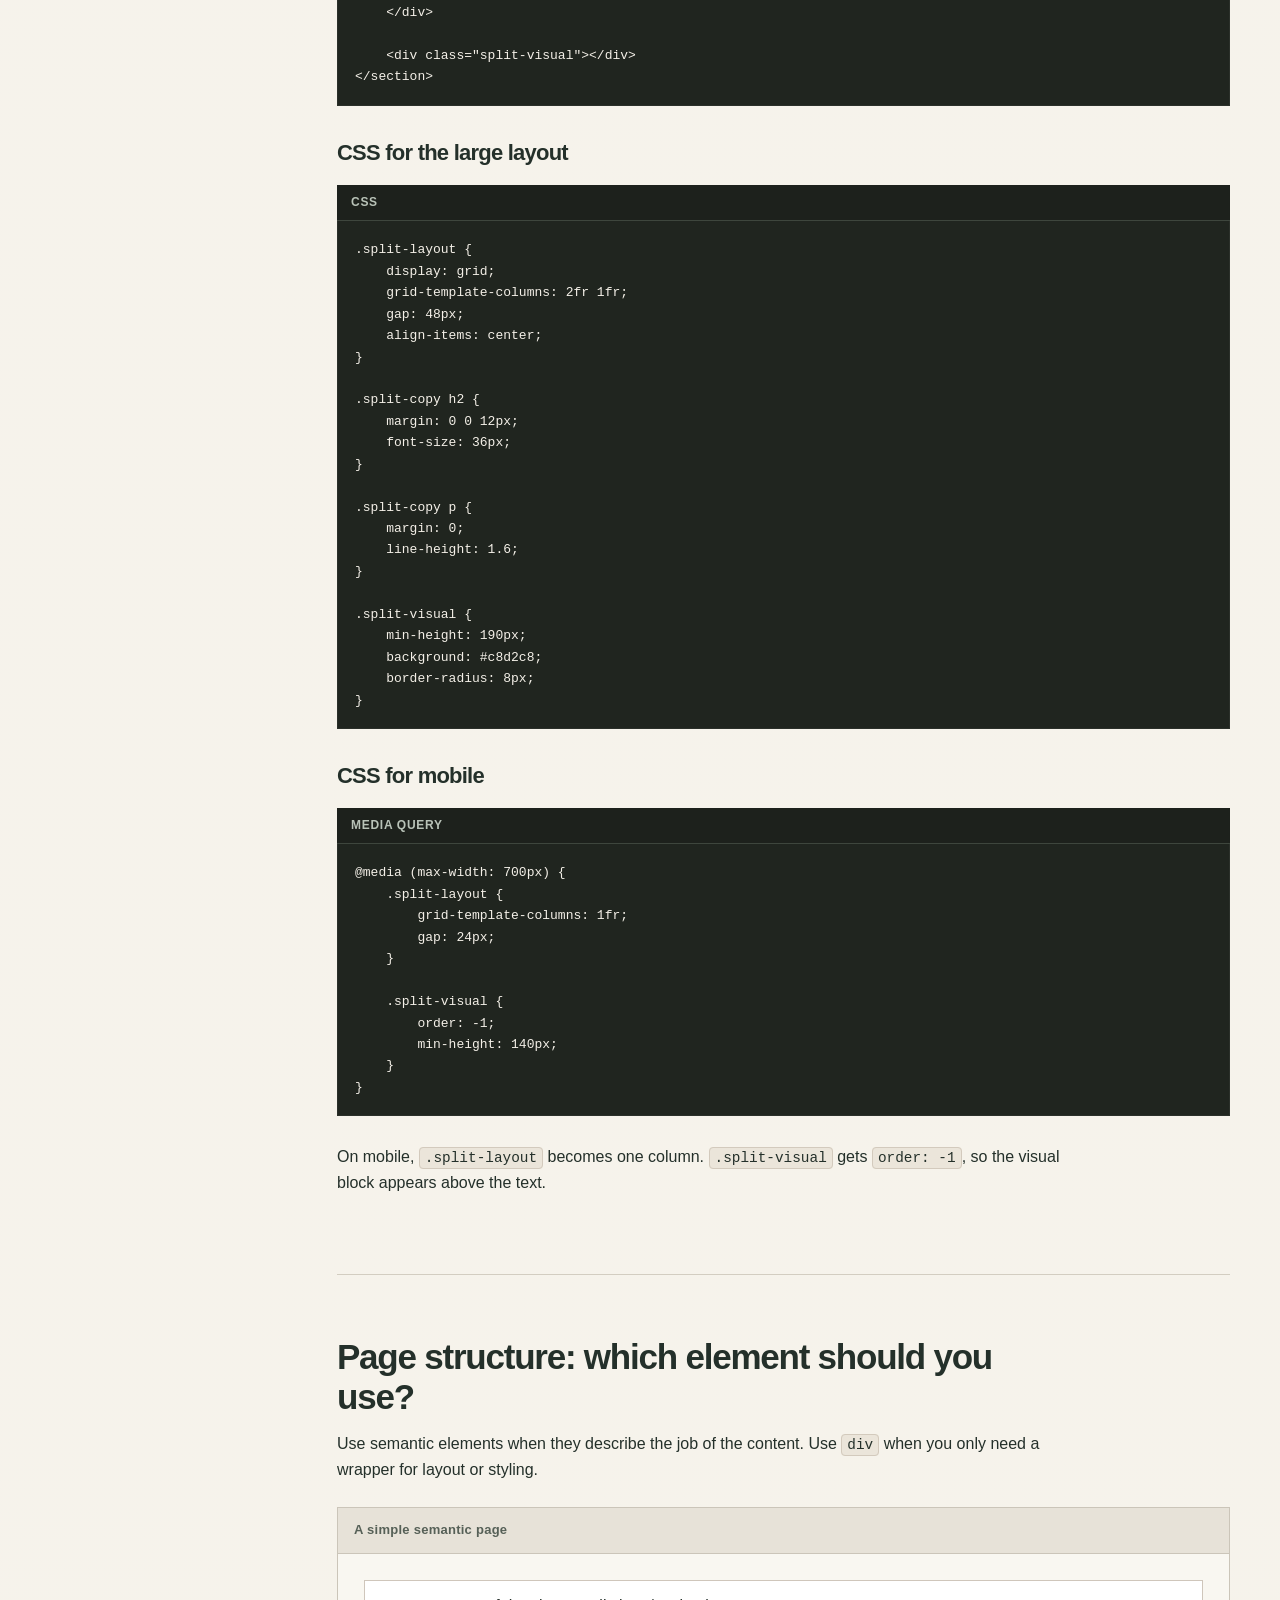
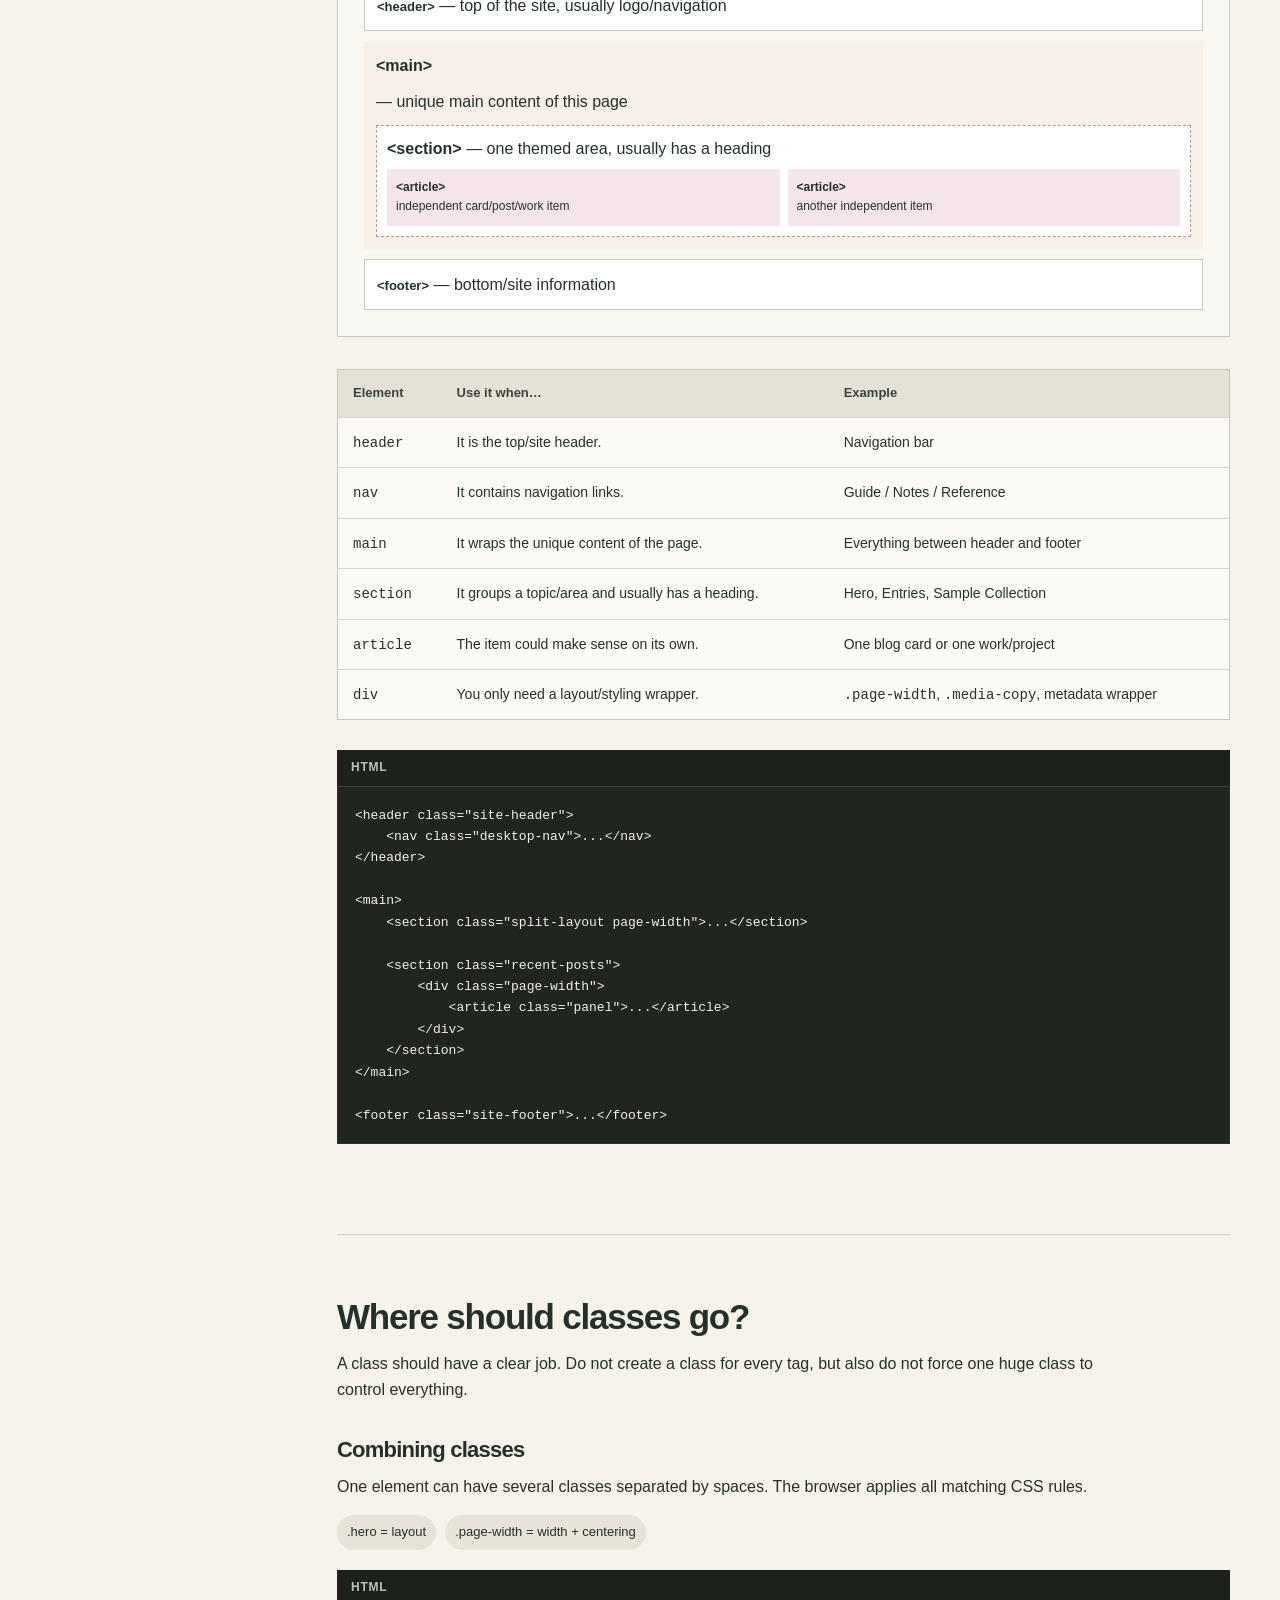
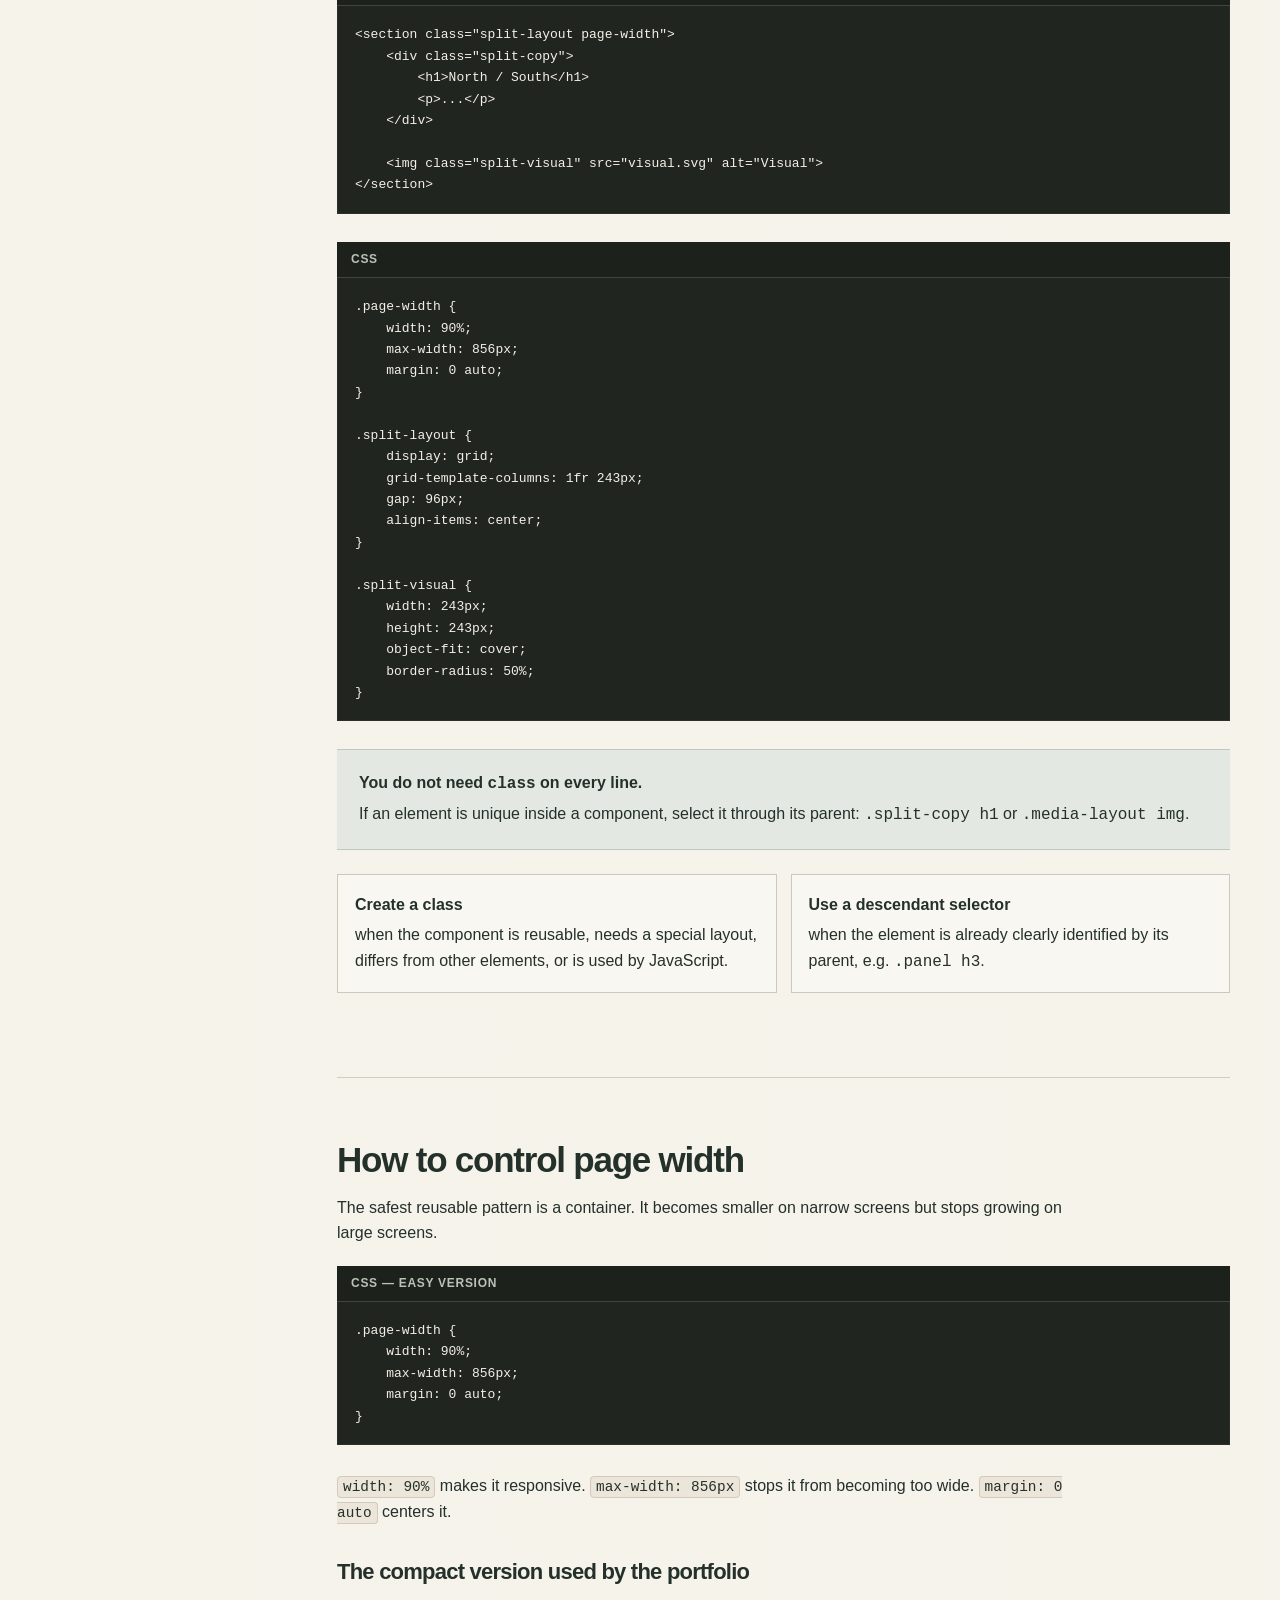
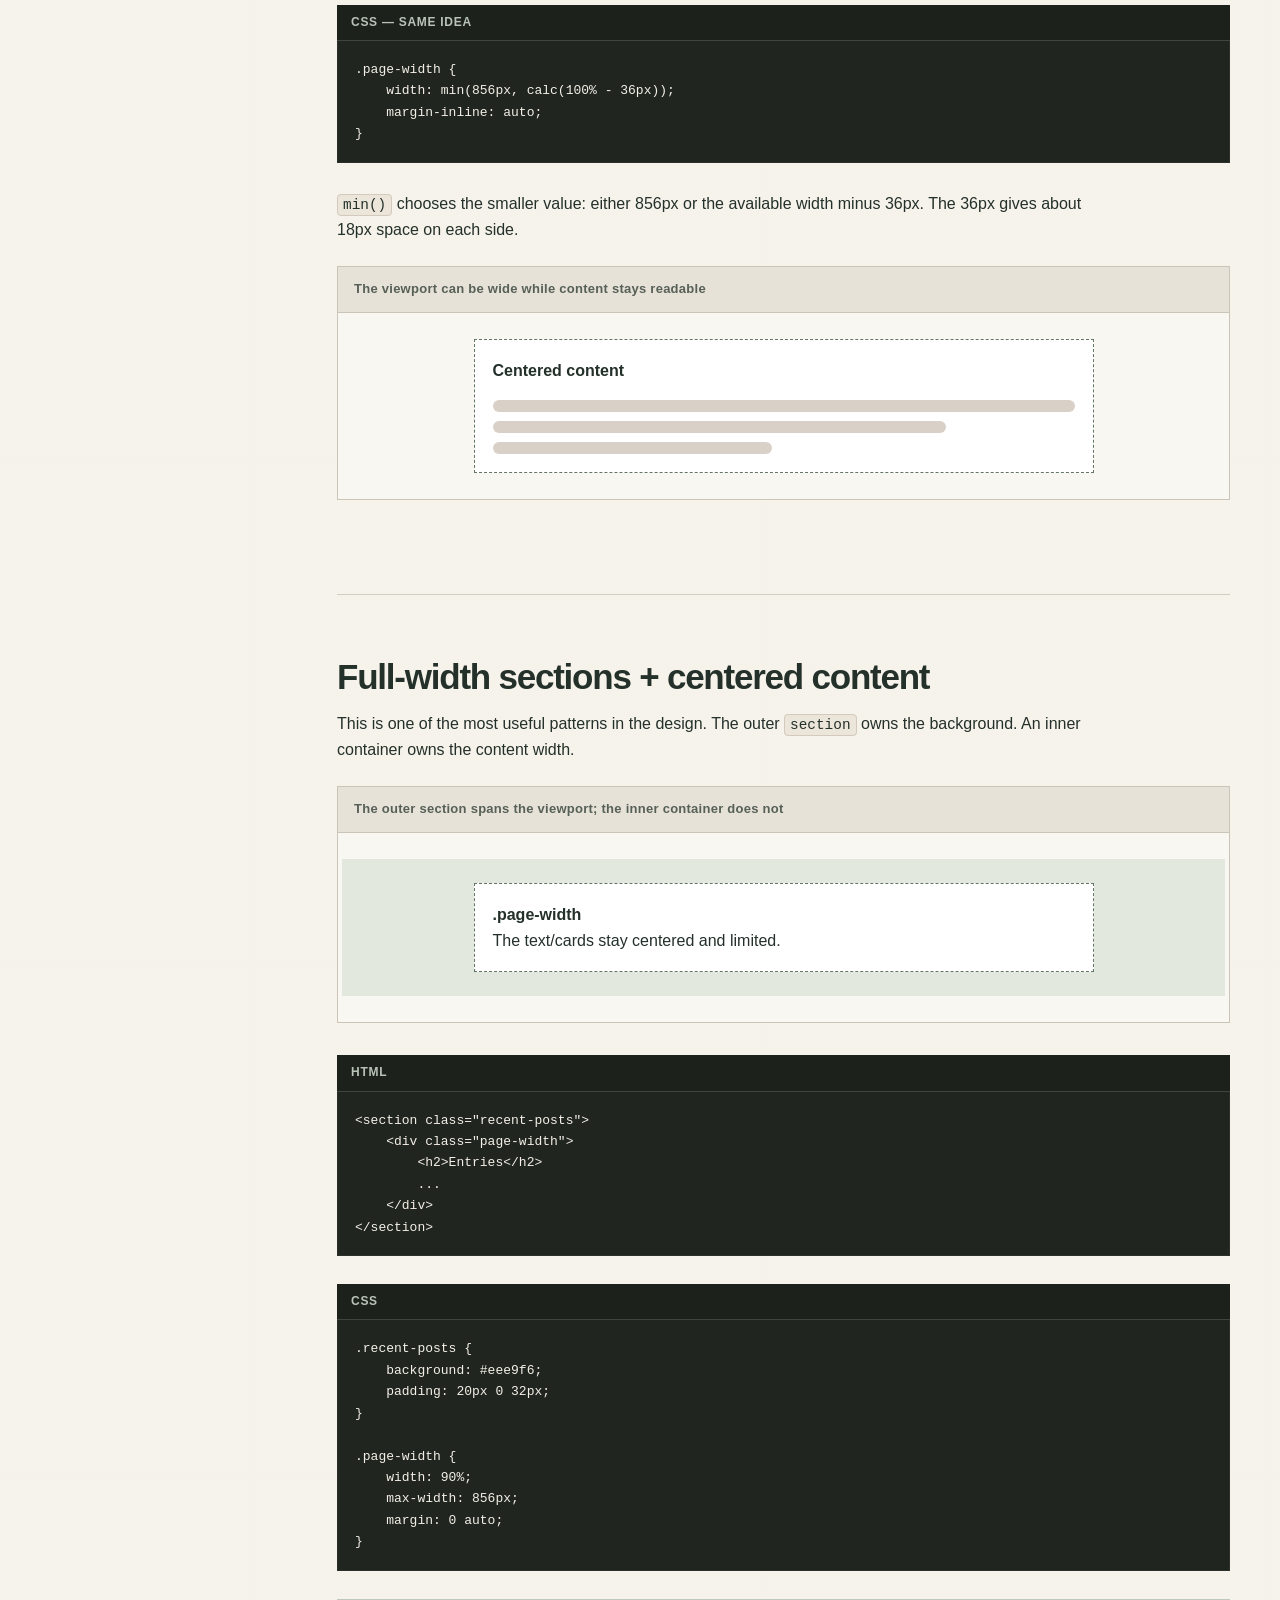
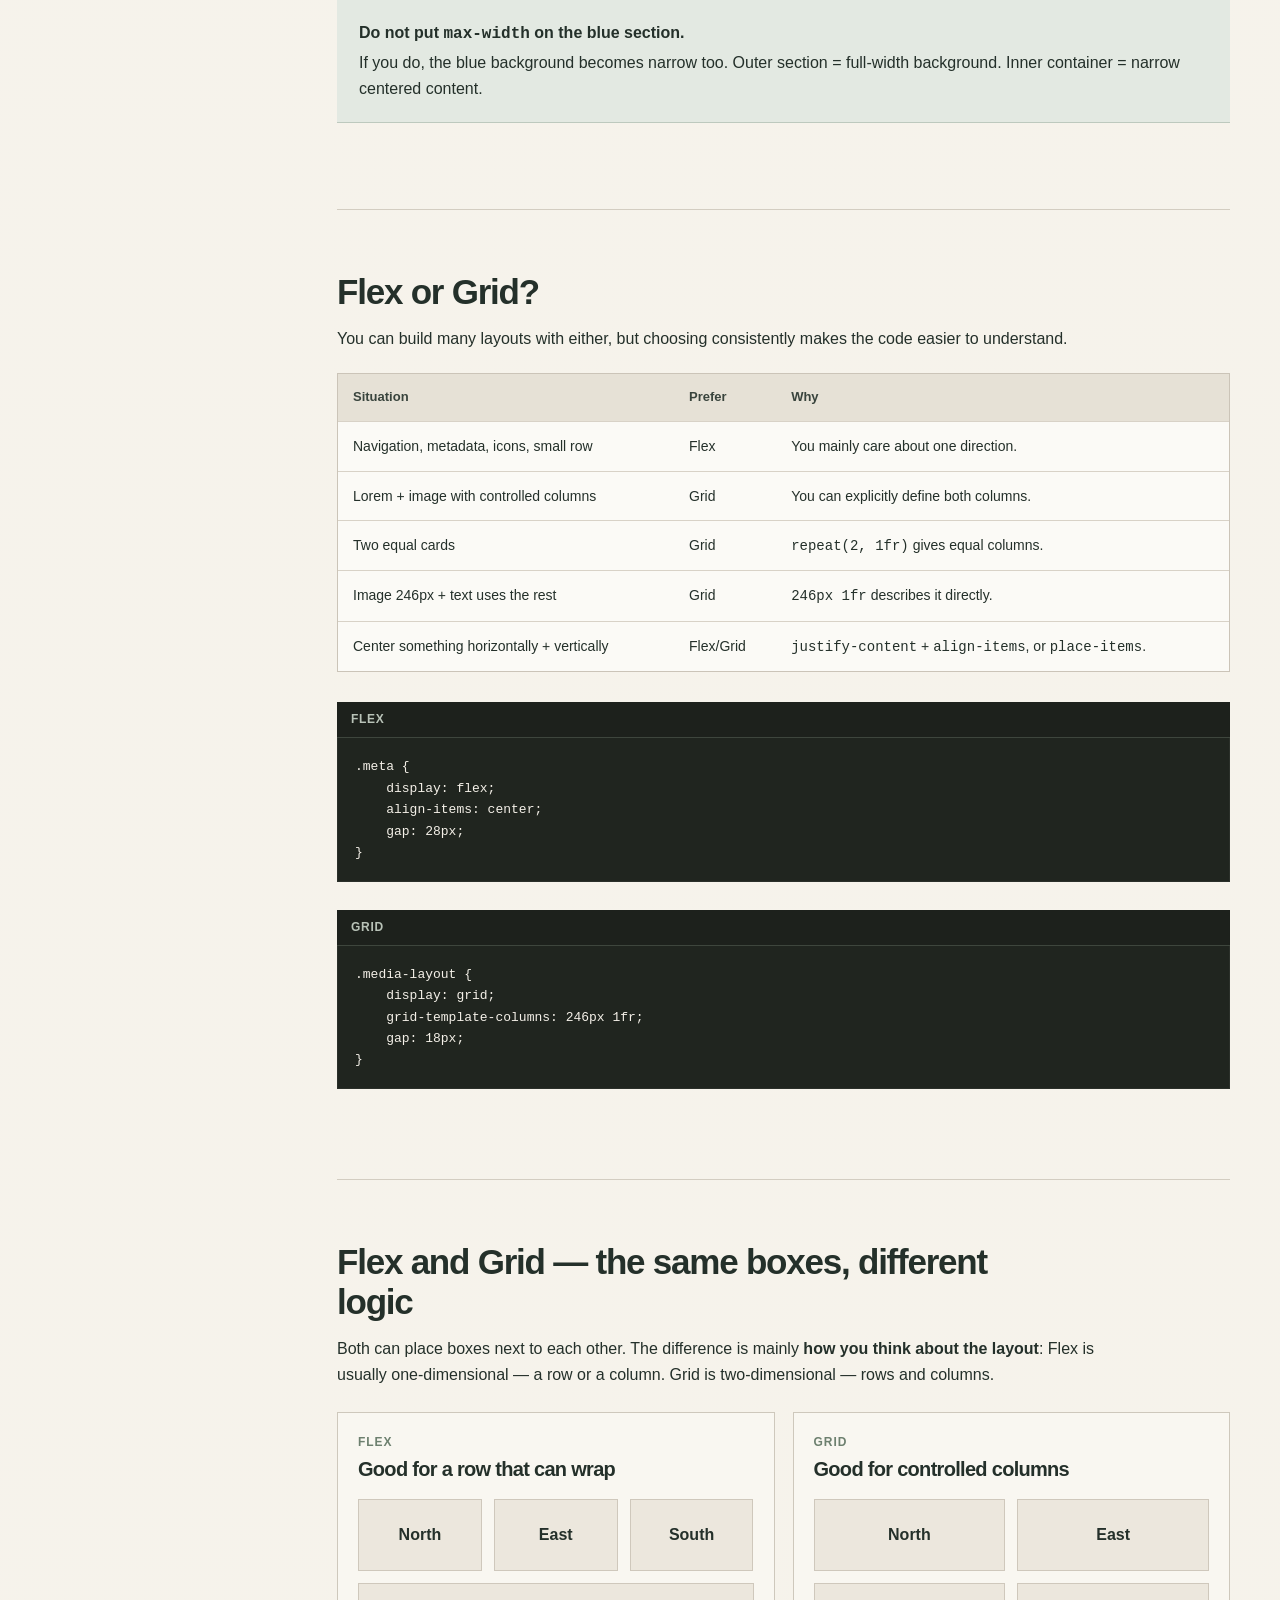
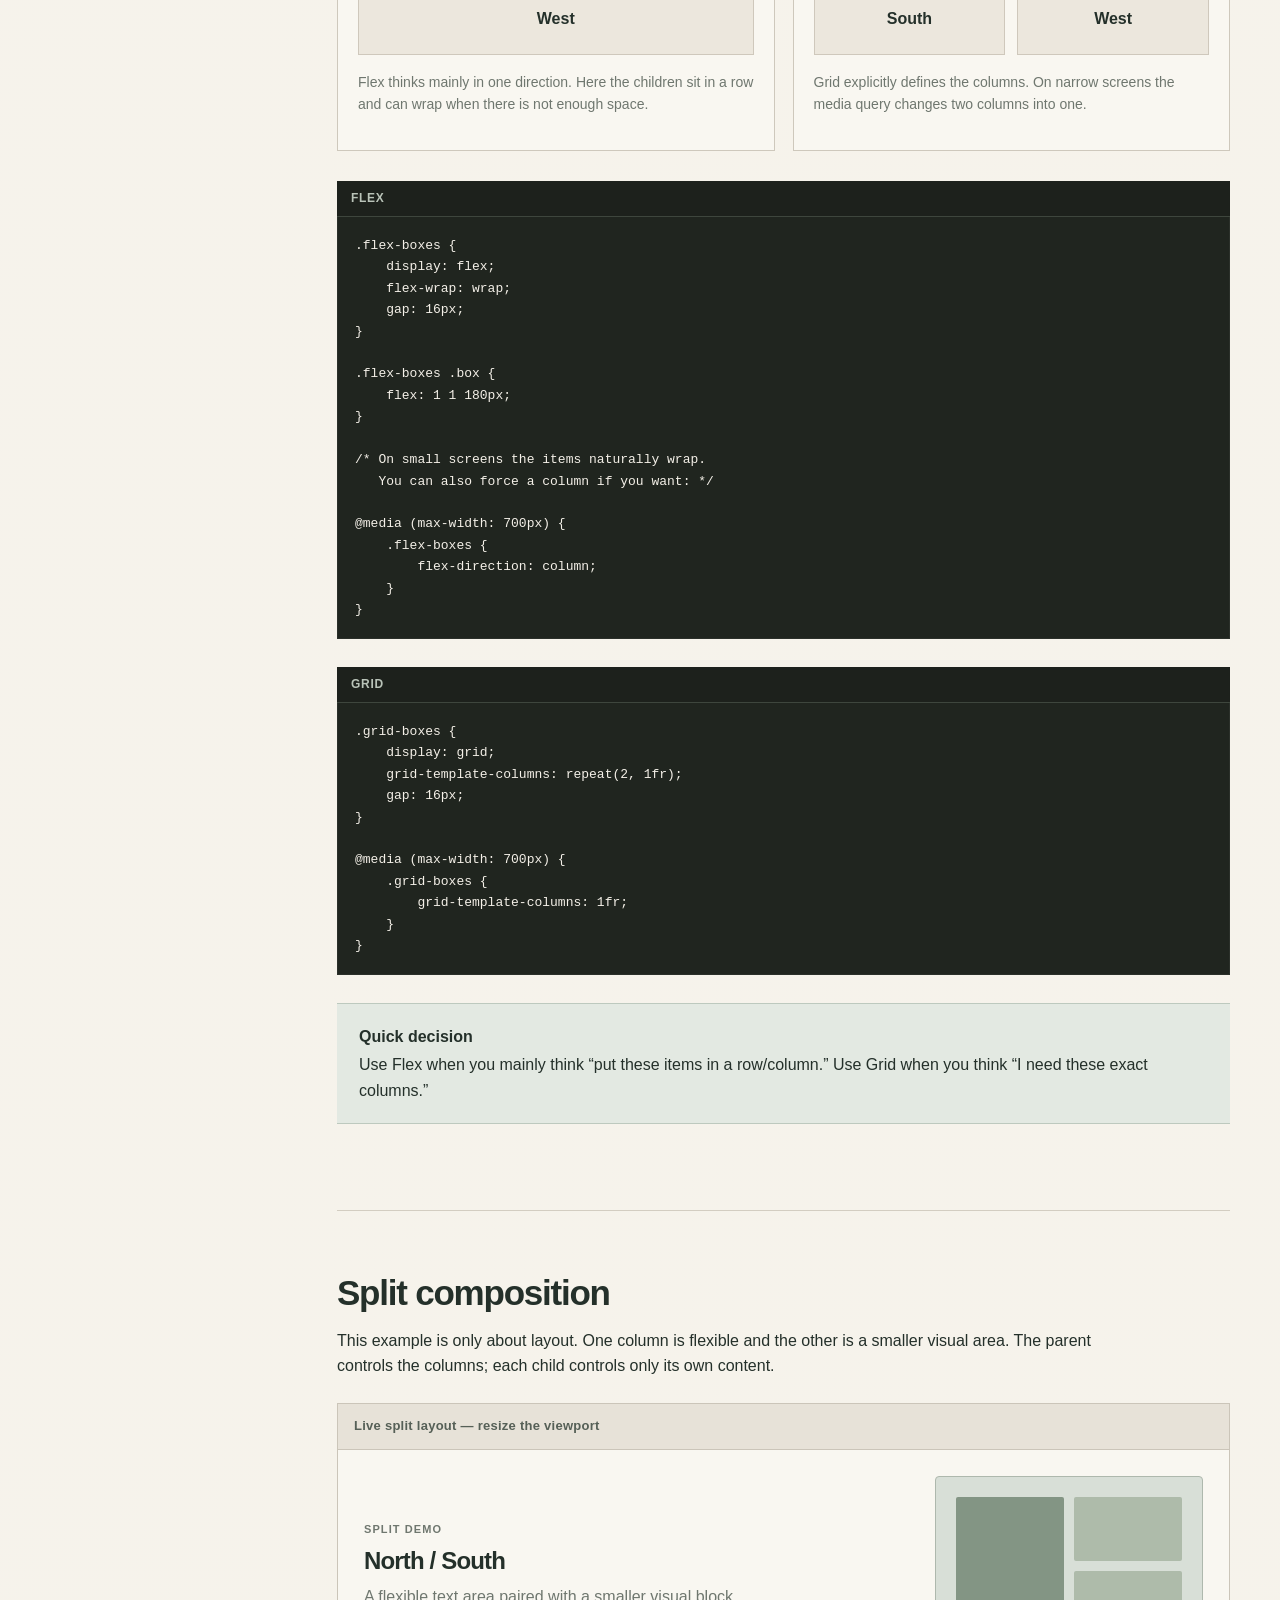
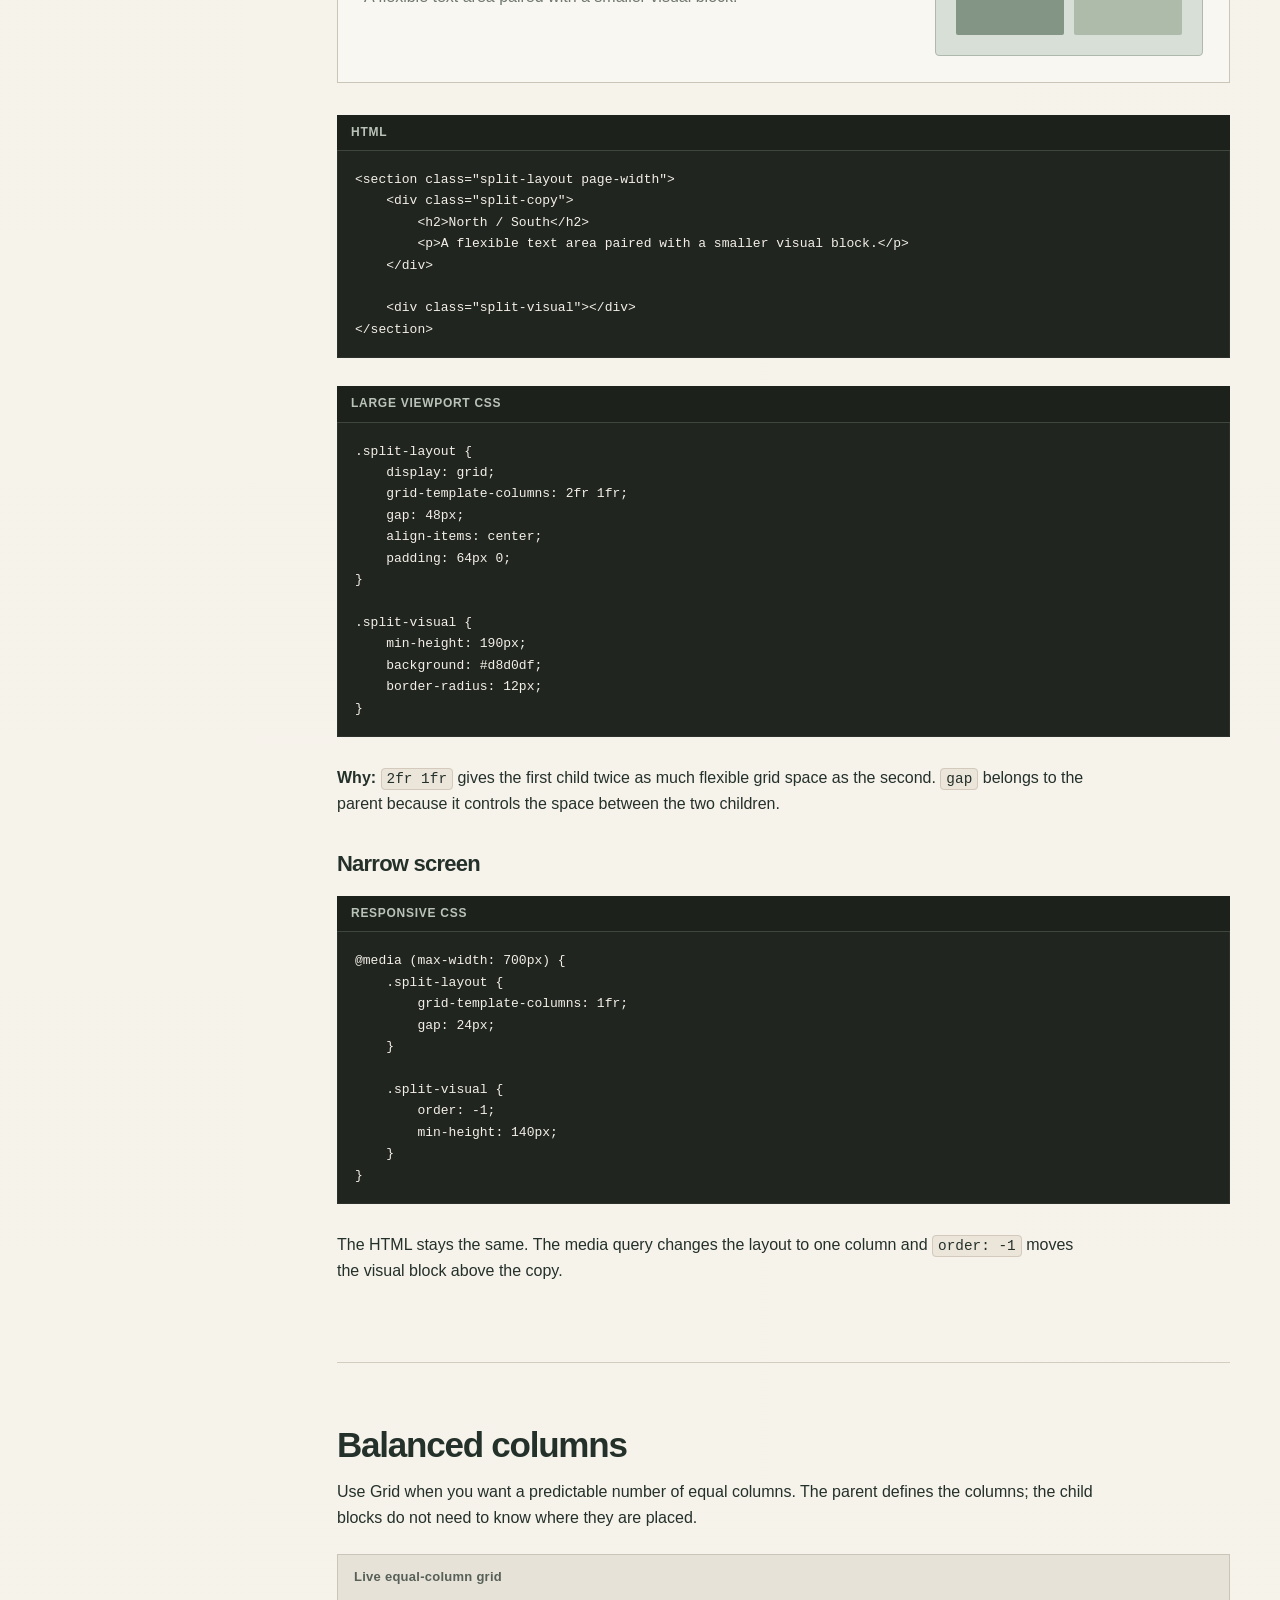
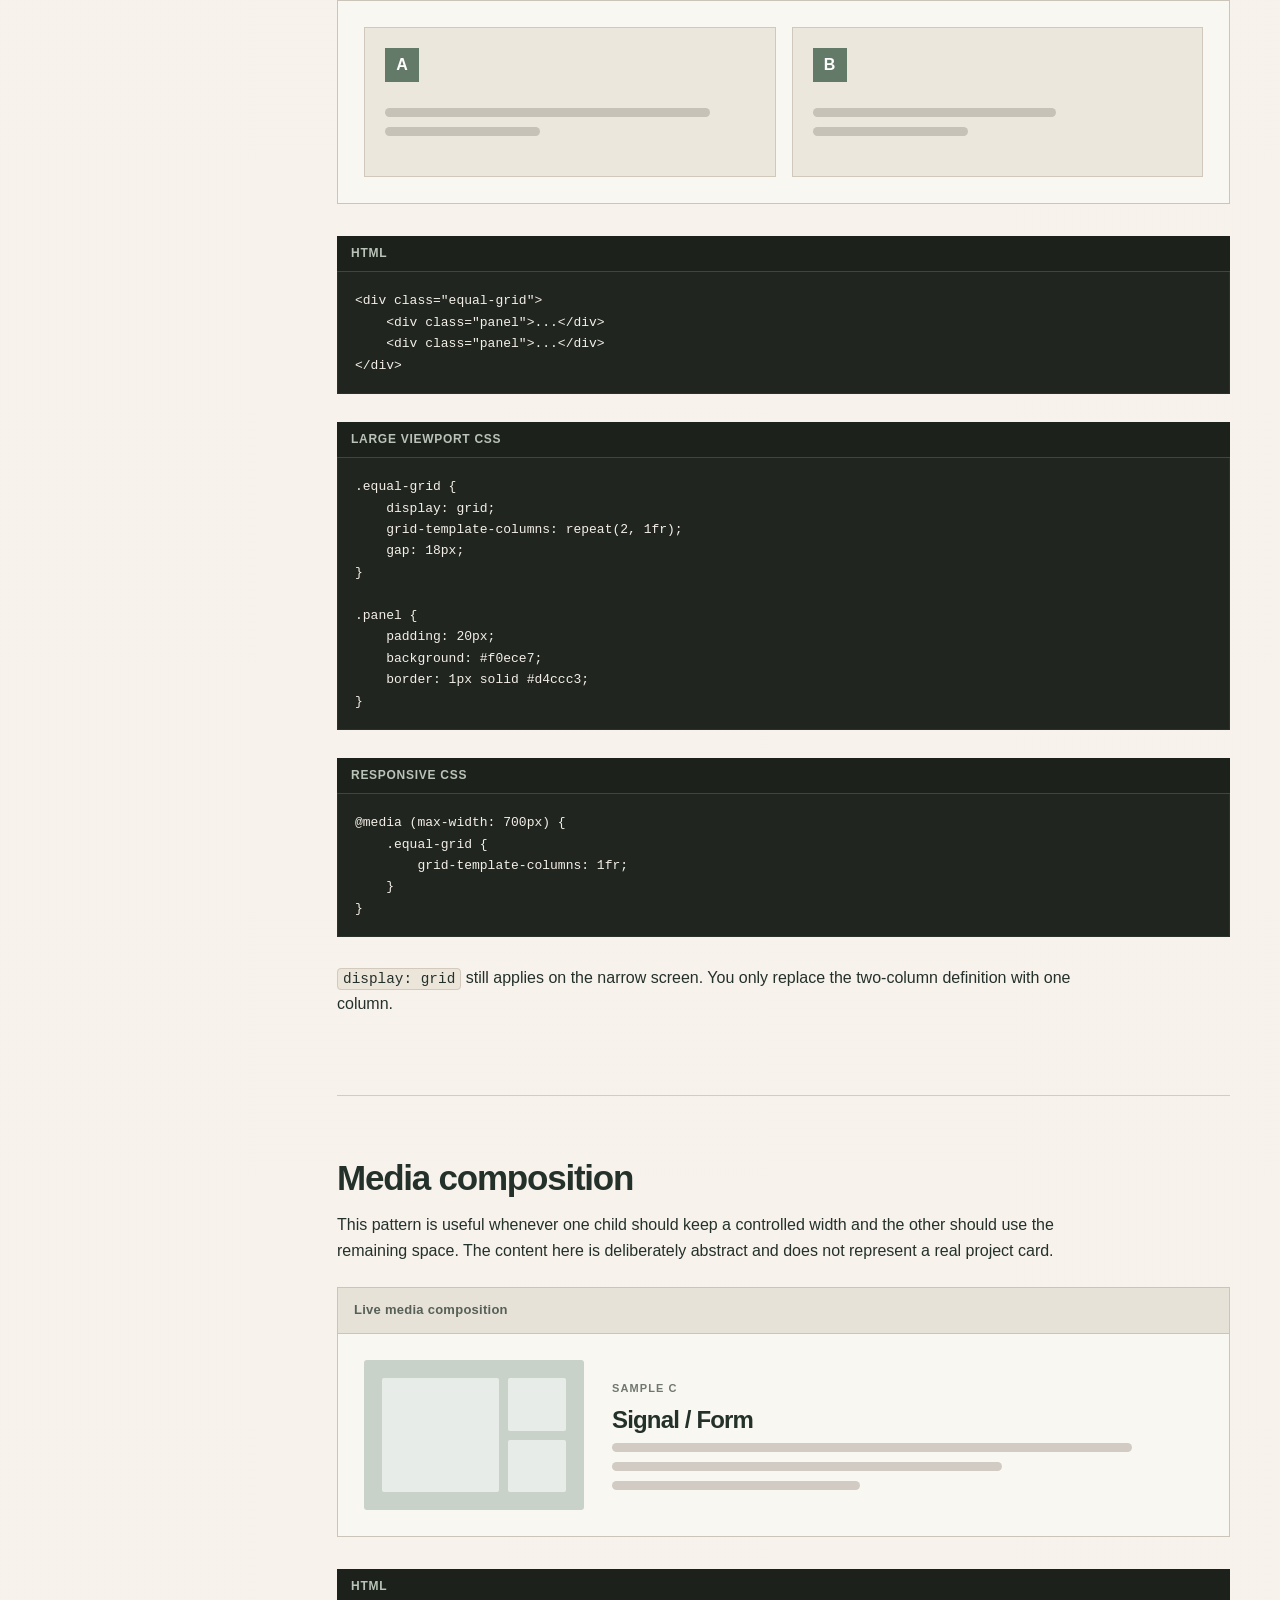
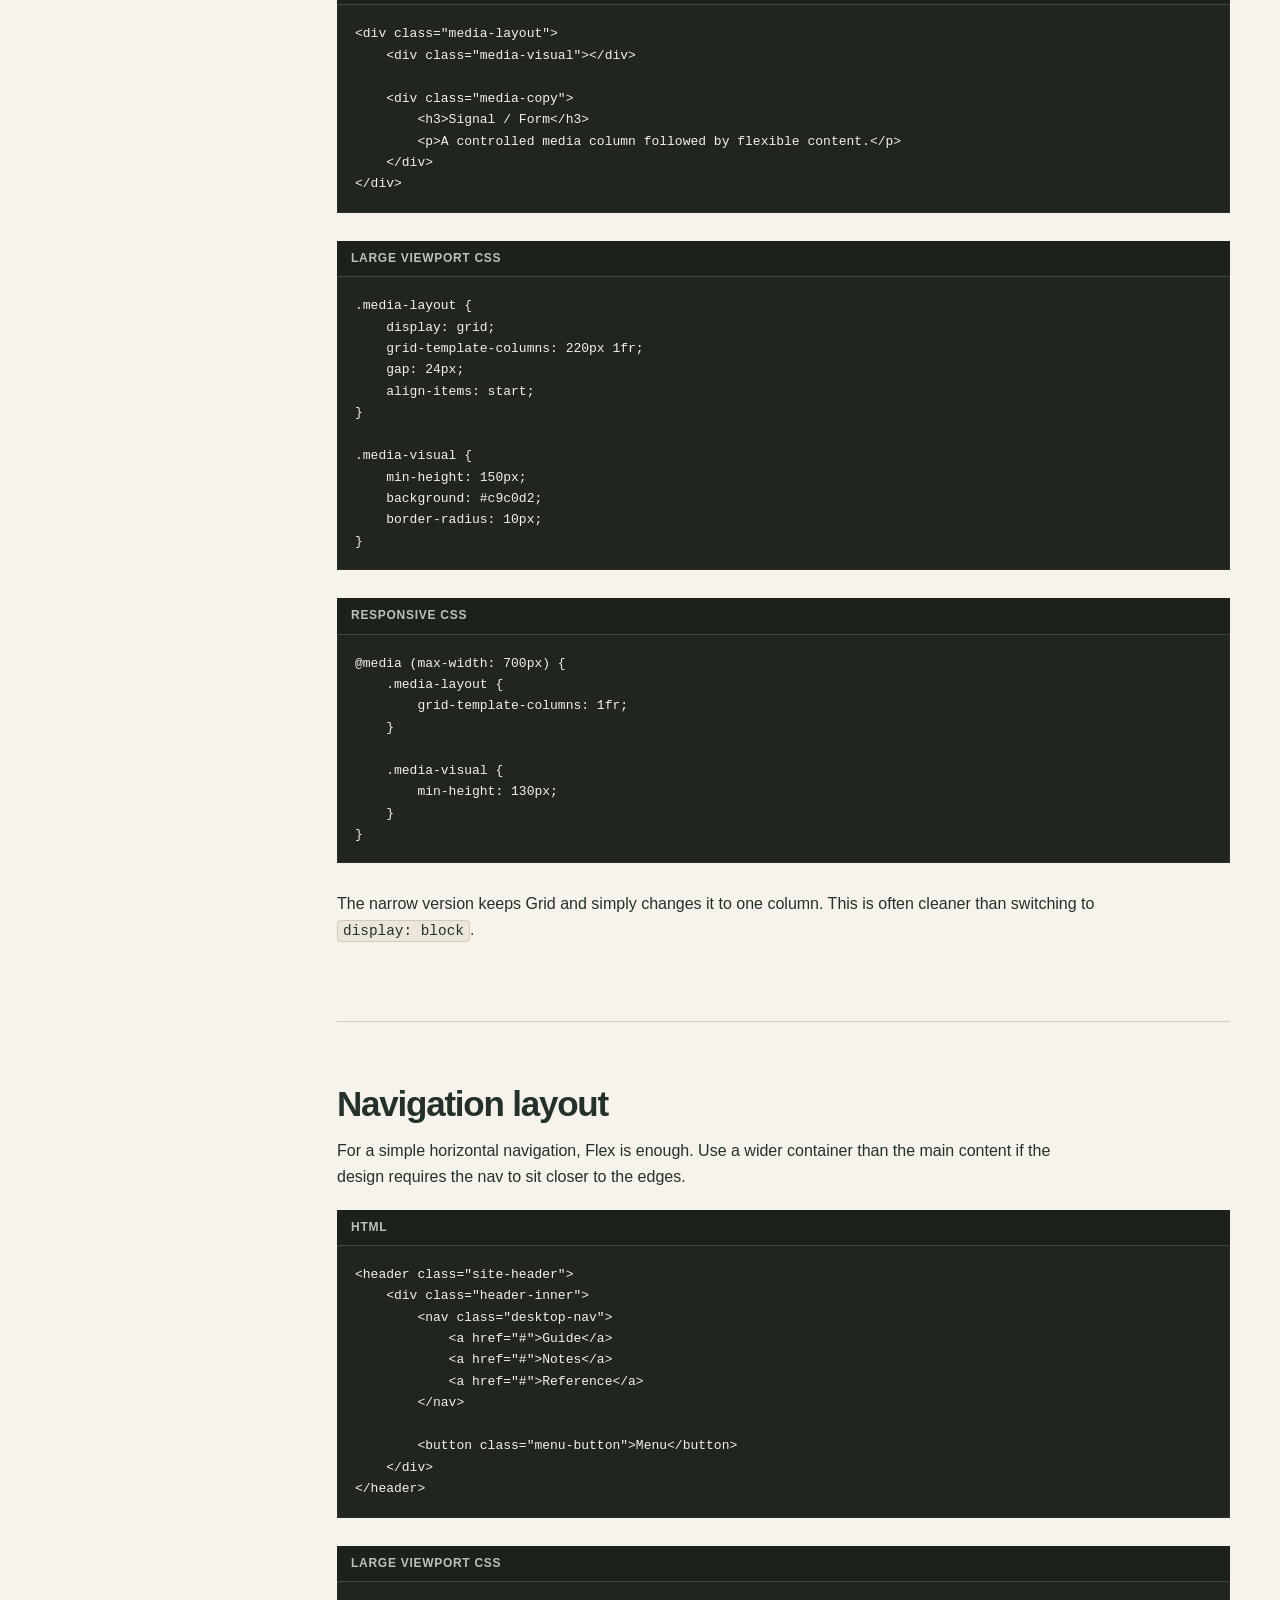
==== commit c4469c86: "Add files via upload" ====
--- a/learn-css.html
+++ b/learn-css.html
@@ -1279,171 +1279,129 @@
 }
 
 
-/* ---------- CLASS / PARENT / CHILD MAP ---------- */
-.class-layout-map {
-    display: grid;
-    grid-template-columns: 1.25fr .75fr;
-    gap: 18px;
-    margin: 26px 0 32px;
-}
-
-.map-panel {
-    min-width: 0;
+@media (max-width: 700px) {
+    .split-demo .shape-visual {
+        order: -1;
+    }
+}
+
+
+/* ---------- SIMPLE PARENT / CHILD MAP ---------- */
+.simple-class-map {
+    margin: 26px 0 18px;
+    padding: 22px;
     border: 1px solid var(--line);
     background: var(--surface);
 }
 
-.map-heading {
-    padding: 12px 14px;
-    display: flex;
-    justify-content: space-between;
-    gap: 12px;
-    border-bottom: 1px solid var(--line);
-    background: #e8e3d8;
-    font-size: 13px;
-}
-
-.map-heading span {
-    color: var(--muted);
-}
-
-.map-parent {
-    margin: 16px;
-    padding: 14px;
-    border: 2px solid #75897a;
-    background: #f1f4ee;
-}
-
-.class-tag {
+.simple-parent {
+    padding: 16px;
+    border: 2px solid #738678;
+    background: #eef2ec;
+}
+
+.simple-label {
     width: fit-content;
-    max-width: 100%;
-    margin-bottom: 10px;
-    padding: 5px 8px;
-    border: 1px solid #a9b4aa;
-    background: #fff;
+    margin-bottom: 12px;
+    padding: 6px 9px;
+    border: 1px solid;
     font-family: "SFMono-Regular", Consolas, monospace;
     font-size: 12px;
     font-weight: 700;
 }
 
-.class-tag span {
-    margin-left: 6px;
-    color: #738078;
-    font-family: Helvetica, Arial, sans-serif;
-    font-weight: 500;
-}
-
-.parent-tag {
-    border-color: #75897a;
-    background: #dfe7df;
-}
-
-.parent-properties,
-.child-properties {
-    display: flex;
-    flex-wrap: wrap;
-    gap: 6px;
-}
-
-.parent-properties {
-    margin-bottom: 14px;
-}
-
-.parent-properties code,
-.child-properties code {
-    padding: 3px 6px;
-    border: 1px solid #d1d6ce;
-    background: #f8faf6;
-    font-size: 10px;
-}
-
-.map-desktop-layout {
+.parent-label,
+.parent-color {
+    border-color: #738678;
+    background: #dce6dd;
+    color: #33473a;
+}
+
+.copy-label,
+.copy-color {
+    border-color: #a98d6d;
+    background: #eee3d3;
+    color: #5e4a35;
+}
+
+.visual-label,
+.visual-color {
+    border-color: #80708f;
+    background: #e4ddeb;
+    color: #4f435a;
+}
+
+.simple-children {
     display: grid;
     grid-template-columns: 2fr 1fr;
-    gap: 12px;
-    align-items: stretch;
-}
-
-.map-mobile-layout {
-    display: grid;
-    grid-template-columns: 1fr;
-    gap: 12px;
-}
-
-.map-child {
-    min-width: 0;
+    gap: 14px;
+}
+
+.simple-child {
+    min-height: 150px;
     padding: 14px;
-    border: 1px solid #bbbdb5;
+    border: 1px solid #c7c0b6;
     background: #fff;
 }
 
-.map-child strong {
+.simple-child > span {
     display: block;
-    margin-bottom: 4px;
+    margin-top: 28px;
     font-size: 13px;
-}
-
-.map-child small {
-    display: block;
-    margin-bottom: 12px;
-    color: var(--muted);
-}
-
-.abstract-map-visual {
-    min-height: 104px;
-    margin: 8px 0 12px;
-    padding: 12px;
+    font-weight: 800;
+    letter-spacing: .06em;
+}
+
+.simple-visual-shape {
+    min-height: 90px;
+    padding: 10px;
     display: grid;
     grid-template-columns: 1.4fr 1fr;
     grid-template-rows: 1fr 1fr;
     gap: 7px;
-    background: #c8d2c8;
-}
-
-.abstract-map-visual i {
+    background: #d4d9d2;
+}
+
+.simple-visual-shape i {
     display: block;
-    background: rgba(255,255,255,.62);
-}
-
-.abstract-map-visual i:first-child {
+    background: #f5f3ed;
+}
+
+.simple-visual-shape i:first-child {
     grid-row: 1 / 3;
-    background: #87998a;
-}
-
-.abstract-map-visual.compact {
-    min-height: 86px;
-}
-
-.mobile-map-panel .visual-child {
-    order: -1;
-}
-
-@media (max-width: 820px) {
-    .class-layout-map {
+    background: #95a397;
+}
+
+.class-legend {
+    display: flex;
+    flex-wrap: wrap;
+    gap: 8px;
+    margin: 0 0 26px;
+}
+
+.legend-item {
+    padding: 6px 9px;
+    border: 1px solid;
+    font-family: "SFMono-Regular", Consolas, monospace;
+    font-size: 11px;
+    font-weight: 700;
+}
+
+@media (max-width: 700px) {
+    .simple-children {
         grid-template-columns: 1fr;
     }
-}
-
-@media (max-width: 700px) {
-    .map-desktop-layout {
-        grid-template-columns: 1fr;
-    }
-
-    .map-desktop-layout .visual-child {
+
+    .simple-child.visual-box {
         order: -1;
     }
 
-    .map-heading {
-        align-items: flex-start;
-        flex-direction: column;
-        gap: 3px;
-    }
-}
-
-
-@media (max-width: 700px) {
-    .split-demo .shape-visual {
-        order: -1;
+    .simple-child {
+        min-height: auto;
+    }
+
+    .simple-visual-shape {
+        min-height: 110px;
     }
 }
 
@@ -1524,90 +1482,44 @@
         <section class="guide-section" id="mental-model">
             <h2>Layout logic</h2>
             <p>
-                Start by identifying the <strong>parent</strong> and its direct <strong>children</strong>.
-                The parent controls how the children are arranged. Each child controls its own size, content and appearance.
+                First identify the <strong>parent</strong> and its direct <strong>children</strong>.
+                The parent controls how the children are arranged. Each child controls only itself.
             </p>
 
-            <div class="class-layout-map">
-                <div class="map-panel">
-                    <div class="map-heading">
-                        <strong>Large viewport</strong>
-                        <span>two columns</span>
-                    </div>
-
-                    <div class="map-parent">
-                        <div class="class-tag parent-tag">.split-layout <span>parent</span></div>
-                        <div class="parent-properties">
-                            <code>display: grid</code>
-                            <code>grid-template-columns</code>
-                            <code>gap</code>
-                            <code>align-items</code>
+            <div class="simple-class-map">
+                <div class="simple-parent">
+                    <div class="simple-label parent-label">.split-layout</div>
+
+                    <div class="simple-children">
+                        <div class="simple-child copy-box">
+                            <div class="simple-label copy-label">.split-copy</div>
+                            <span>CONTENT</span>
                         </div>
 
-                        <div class="map-desktop-layout">
-                            <div class="map-child copy-child">
-                                <div class="class-tag">.split-copy <span>child</span></div>
-                                <strong>CONTENT</strong>
-                                <small>heading + paragraph</small>
-                                <div class="child-properties">
-                                    <code>font-size</code>
-                                    <code>color</code>
-                                    <code>line-height</code>
-                                </div>
-                            </div>
-
-                            <div class="map-child visual-child">
-                                <div class="class-tag">.split-visual <span>child</span></div>
-                                <div class="abstract-map-visual">
-                                    <i></i><i></i><i></i>
-                                </div>
-                                <div class="child-properties">
-                                    <code>min-height</code>
-                                    <code>background</code>
-                                    <code>border-radius</code>
-                                </div>
+                        <div class="simple-child visual-box">
+                            <div class="simple-label visual-label">.split-visual</div>
+                            <div class="simple-visual-shape">
+                                <i></i>
+                                <i></i>
+                                <i></i>
                             </div>
                         </div>
                     </div>
                 </div>
-
-                <div class="map-panel mobile-map-panel">
-                    <div class="map-heading">
-                        <strong>Small viewport</strong>
-                        <span>visual moves above content</span>
-                    </div>
-
-                    <div class="map-parent">
-                        <div class="class-tag parent-tag">.split-layout <span>same parent</span></div>
-                        <div class="parent-properties">
-                            <code>grid-template-columns: 1fr</code>
-                        </div>
-
-                        <div class="map-mobile-layout">
-                            <div class="map-child visual-child">
-                                <div class="class-tag">.split-visual <span>order: -1</span></div>
-                                <div class="abstract-map-visual compact">
-                                    <i></i><i></i><i></i>
-                                </div>
-                            </div>
-
-                            <div class="map-child copy-child">
-                                <div class="class-tag">.split-copy <span>same HTML</span></div>
-                                <strong>CONTENT</strong>
-                                <small>now below the visual</small>
-                            </div>
-                        </div>
-                    </div>
-                </div>
+            </div>
+
+            <div class="class-legend">
+                <span class="legend-item parent-color">.split-layout = parent</span>
+                <span class="legend-item copy-color">.split-copy = text child</span>
+                <span class="legend-item visual-color">.split-visual = visual child</span>
             </div>
 
             <div class="rule">
                 <strong>Core rule</strong>
-                If a CSS property changes the relationship between several children, put it on their parent.
-                If it changes only one element, put it on that child.
-            </div>
-
-            <h3>The exact HTML behind the diagram</h3>
+                Layout properties usually go on the parent. Properties that change only one element go on that child.
+            </div>
+
+            <h3>HTML</h3>
 
             <div class="code-block">
                 <div class="code-label">HTML</div>
@@ -1621,10 +1533,10 @@
 &lt;/section&gt;</code></pre>
             </div>
 
-            <h3>Large viewport: parent creates the two-column layout</h3>
+            <h3>CSS for the large layout</h3>
 
             <div class="code-block">
-                <div class="code-label">CSS — large viewport</div>
+                <div class="code-label">CSS</div>
                 <pre><code>.split-layout {
     display: grid;
     grid-template-columns: 2fr 1fr;
@@ -1649,10 +1561,10 @@
 }</code></pre>
             </div>
 
-            <h3>Small viewport: one column + visual moved to the top</h3>
+            <h3>CSS for mobile</h3>
 
             <div class="code-block">
-                <div class="code-label">CSS — responsive override</div>
+                <div class="code-label">MEDIA QUERY</div>
                 <pre><code>@media (max-width: 700px) {
     .split-layout {
         grid-template-columns: 1fr;
@@ -1667,61 +1579,10 @@
             </div>
 
             <p>
-                The HTML does not change. The media query changes the parent from two columns to one column,
-                and <code class="inline-code">order: -1</code> moves only <code class="inline-code">.split-visual</code>
-                above <code class="inline-code">.split-copy</code>.
+                On mobile, <code class="inline-code">.split-layout</code> becomes one column.
+                <code class="inline-code">.split-visual</code> gets <code class="inline-code">order: -1</code>,
+                so the visual block appears above the text.
             </p>
-
-            <div class="table-wrap">
-                <table>
-                    <thead>
-                        <tr>
-                            <th>You want to…</th>
-                            <th>Put it on…</th>
-                            <th>Typical CSS</th>
-                            <th>Why</th>
-                        </tr>
-                    </thead>
-                    <tbody>
-                        <tr>
-                            <td>Place two children beside each other</td>
-                            <td>Parent</td>
-                            <td><code>display: grid/flex</code></td>
-                            <td>The parent controls their relationship.</td>
-                        </tr>
-                        <tr>
-                            <td>Define two specific columns</td>
-                            <td>Grid parent</td>
-                            <td><code>grid-template-columns</code></td>
-                            <td>Columns describe the layout, not either child.</td>
-                        </tr>
-                        <tr>
-                            <td>Create space between children</td>
-                            <td>Parent</td>
-                            <td><code>gap</code></td>
-                            <td>The spacing is between siblings.</td>
-                        </tr>
-                        <tr>
-                            <td>Move one child above another on mobile</td>
-                            <td>That child</td>
-                            <td><code>order: -1</code></td>
-                            <td>Only that item's visual position changes.</td>
-                        </tr>
-                        <tr>
-                            <td>Change visual block height</td>
-                            <td>Visual child</td>
-                            <td><code>min-height</code></td>
-                            <td>It affects only that element.</td>
-                        </tr>
-                        <tr>
-                            <td>Center the whole component on the page</td>
-                            <td>Container / wrapper</td>
-                            <td><code>width, max-width, margin</code></td>
-                            <td>Page width is a separate responsibility.</td>
-                        </tr>
-                    </tbody>
-                </table>
-            </div>
         </section>
 
 <section class="guide-section" id="html-structure">
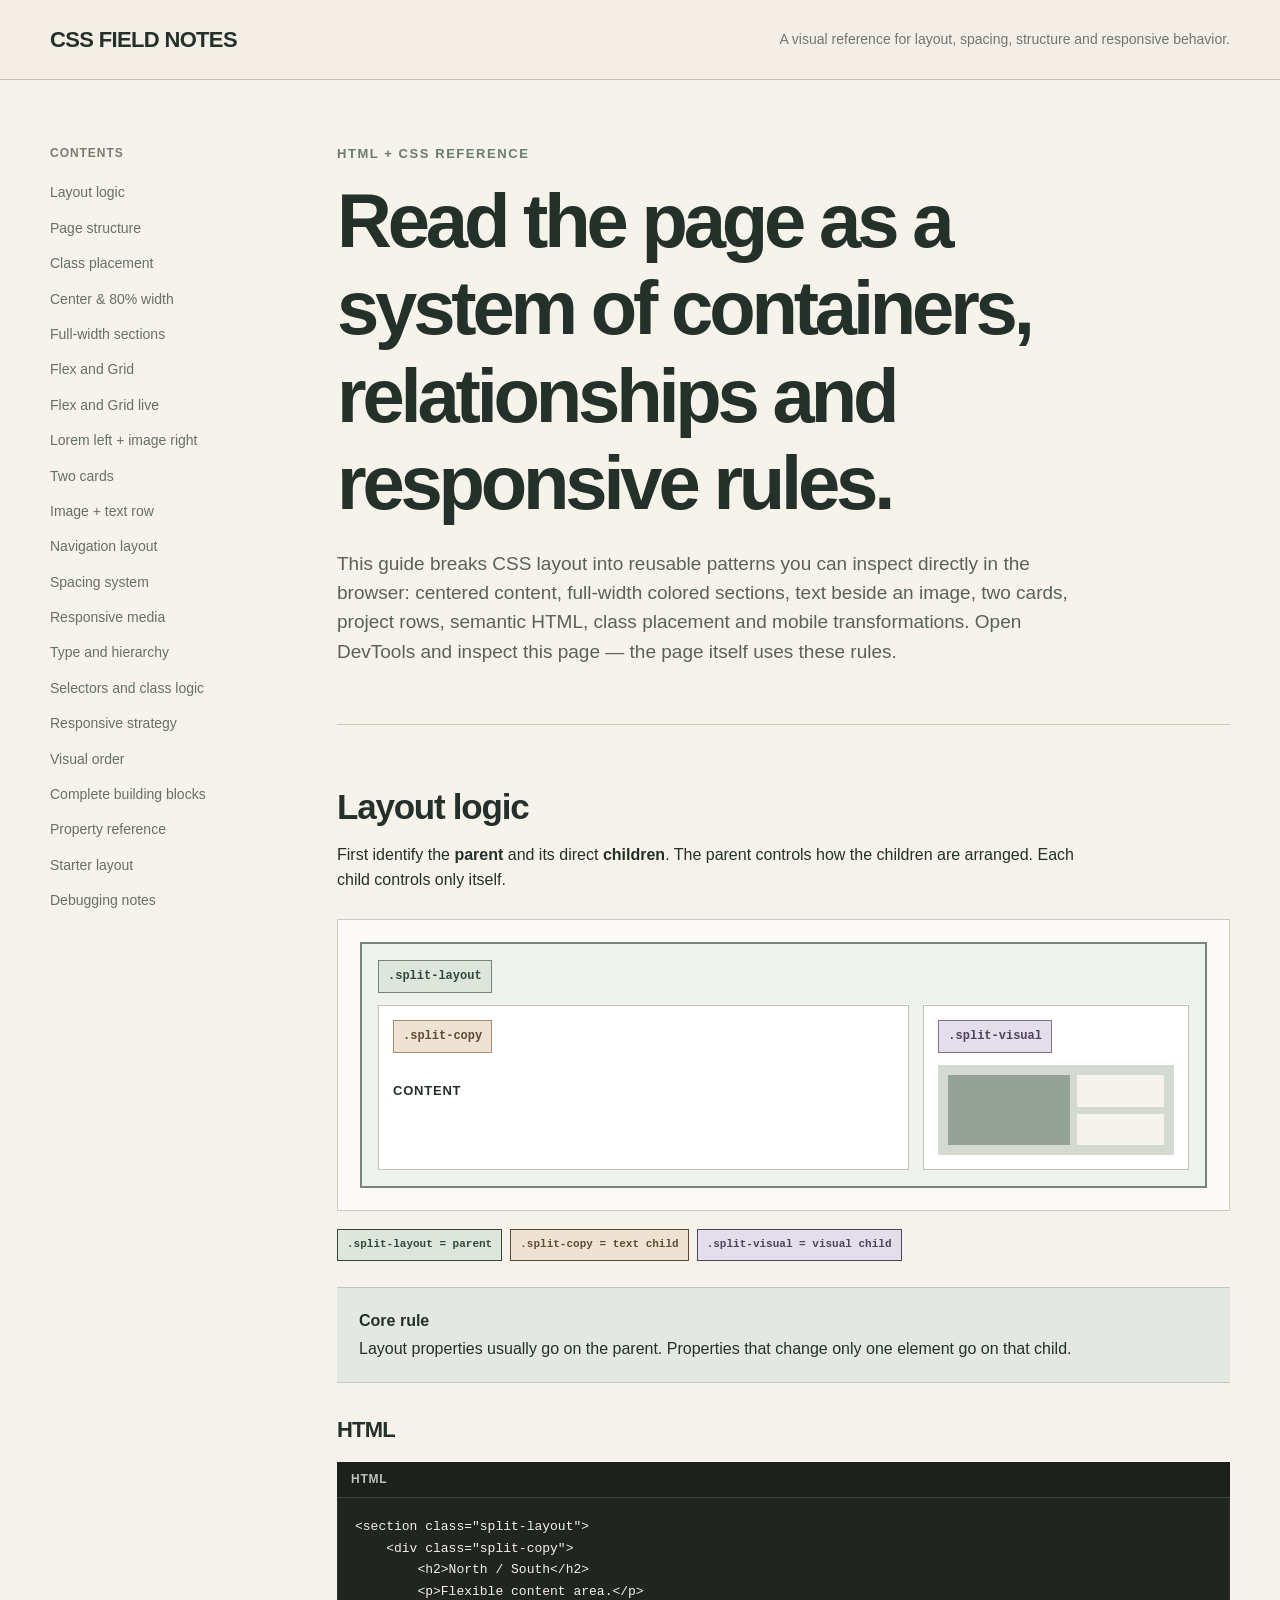
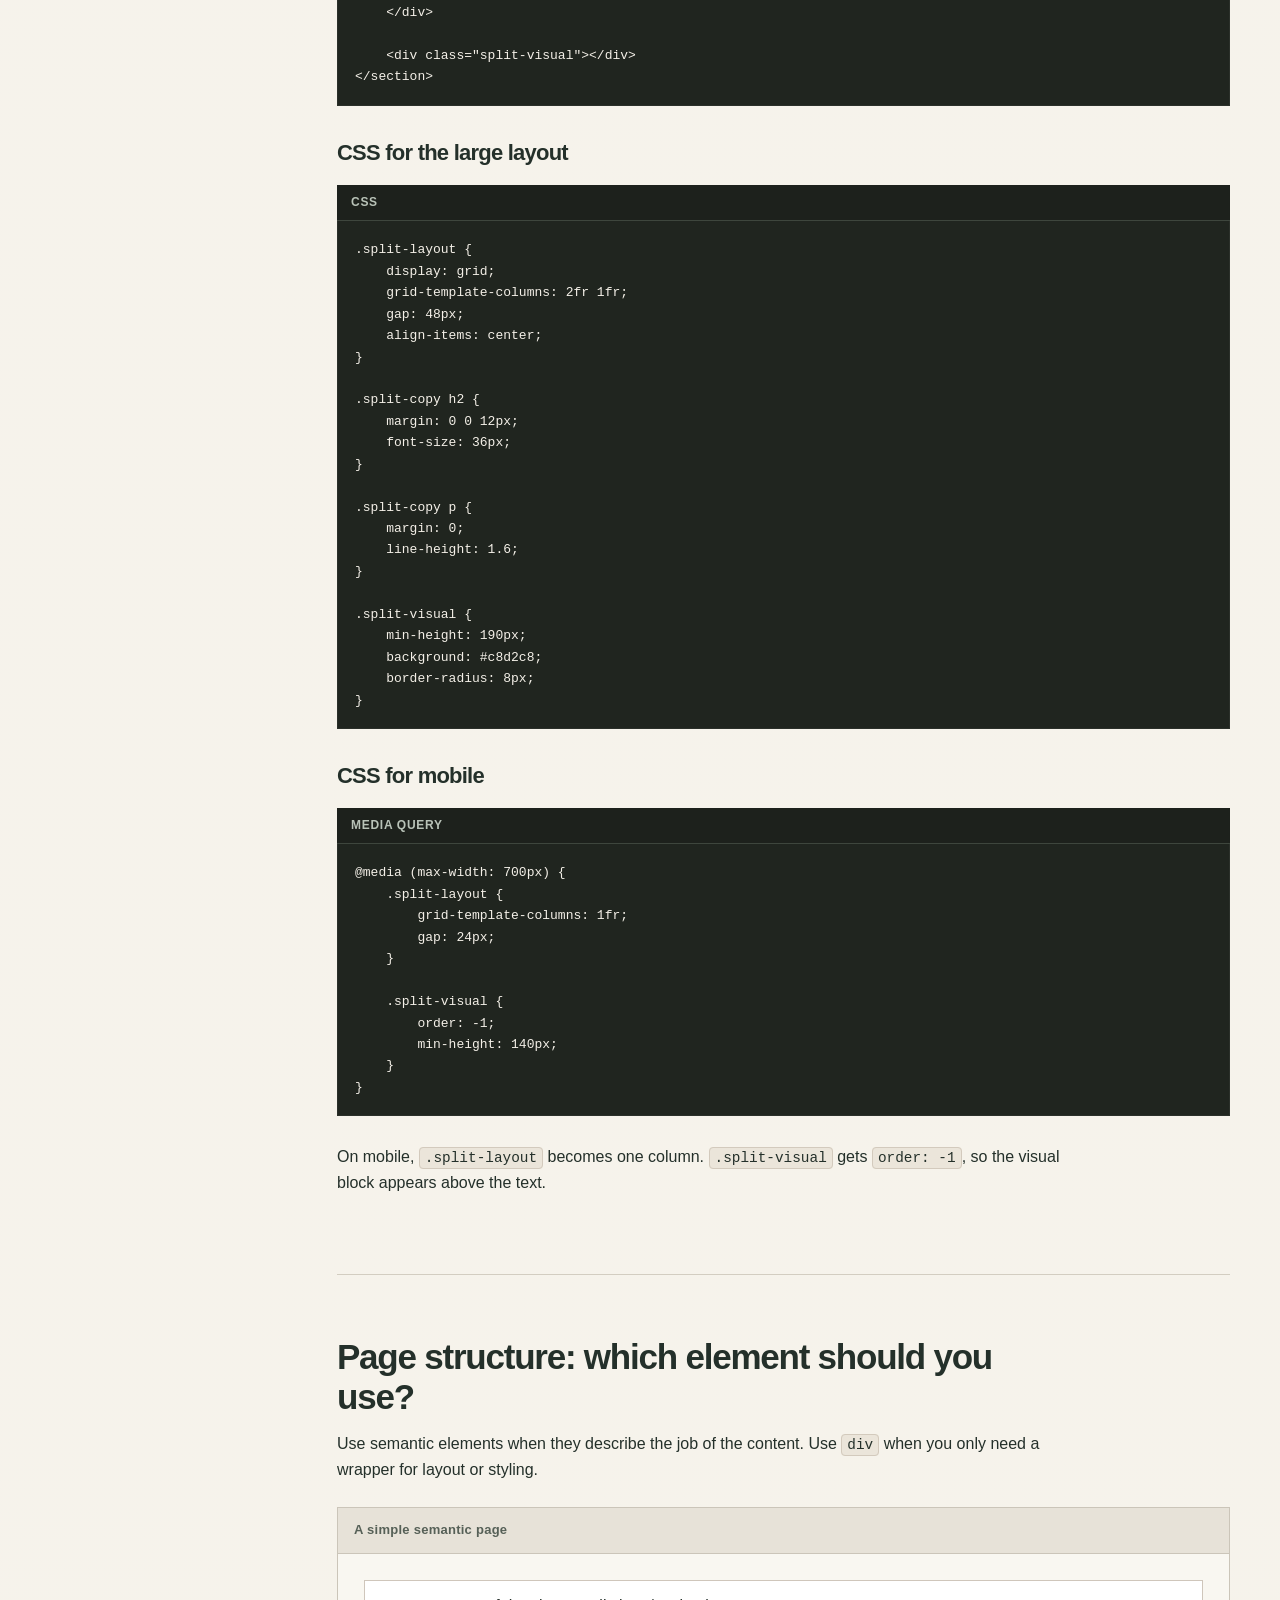
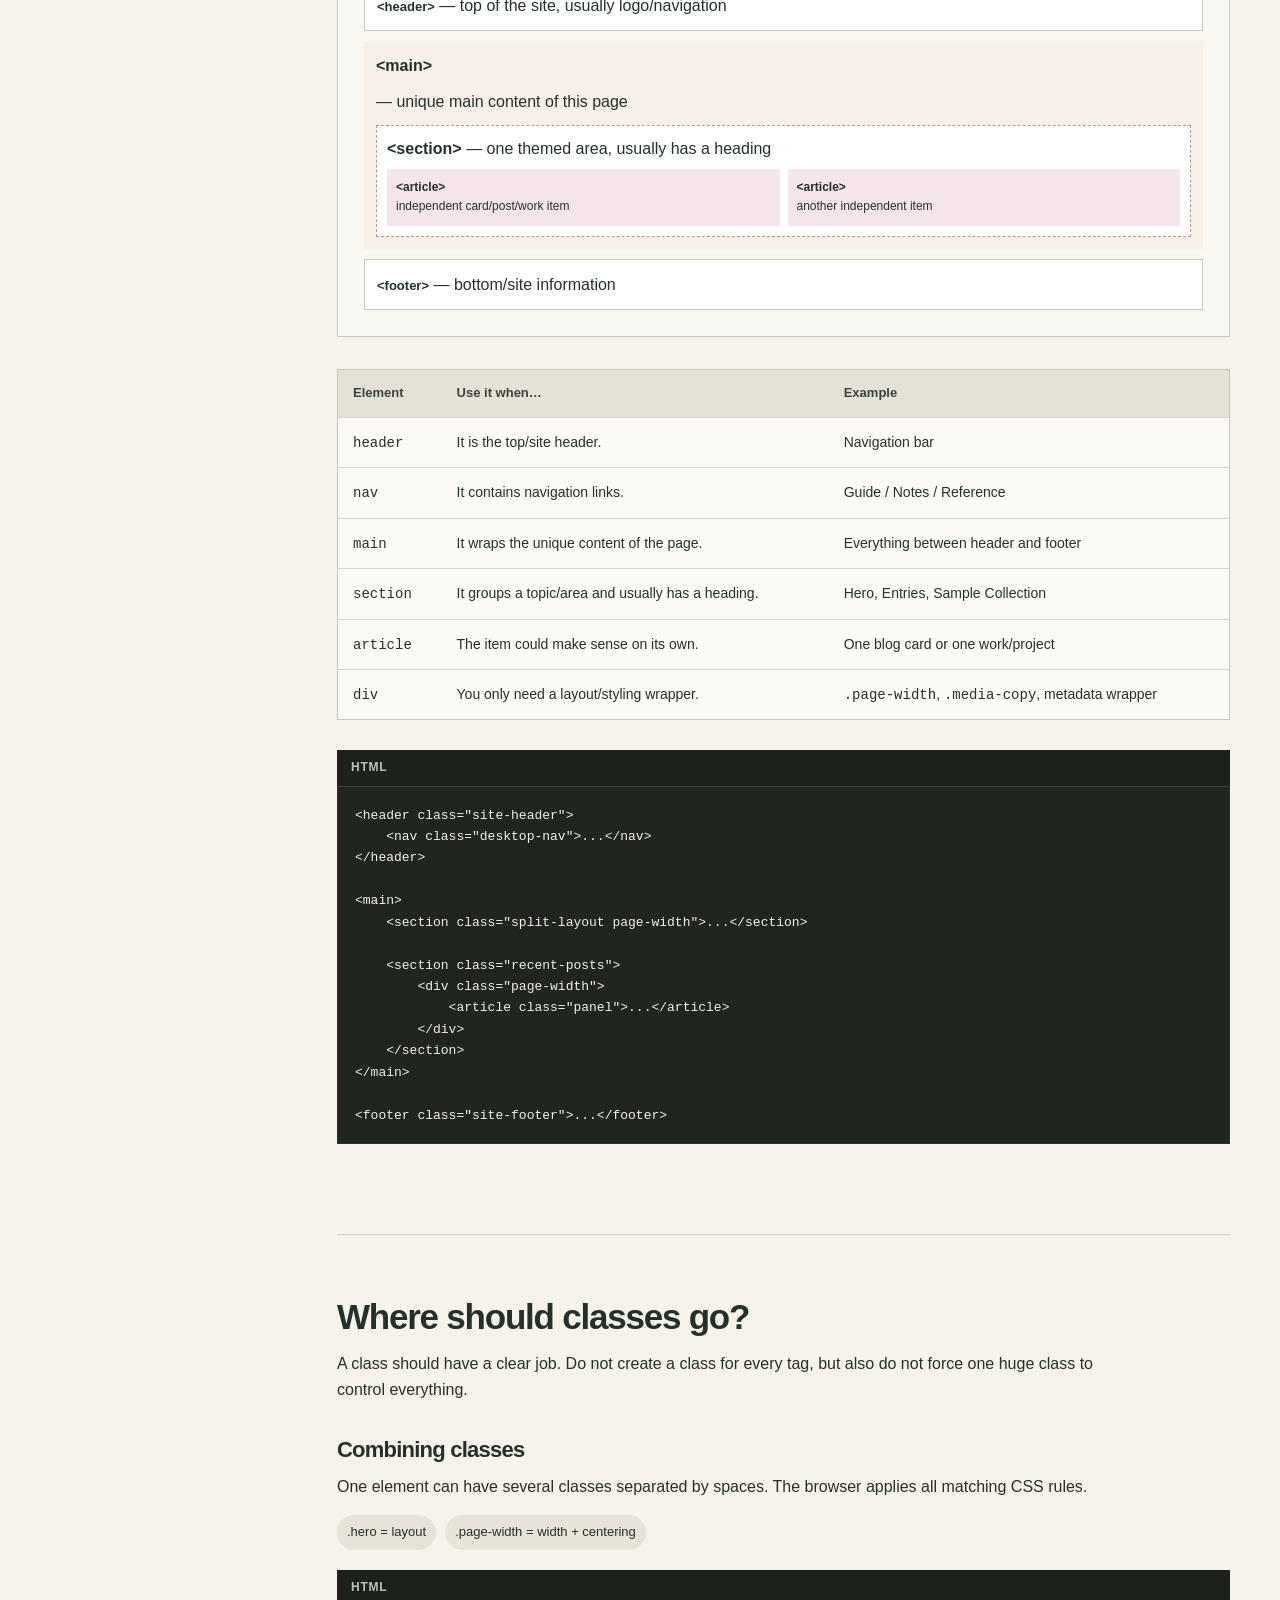
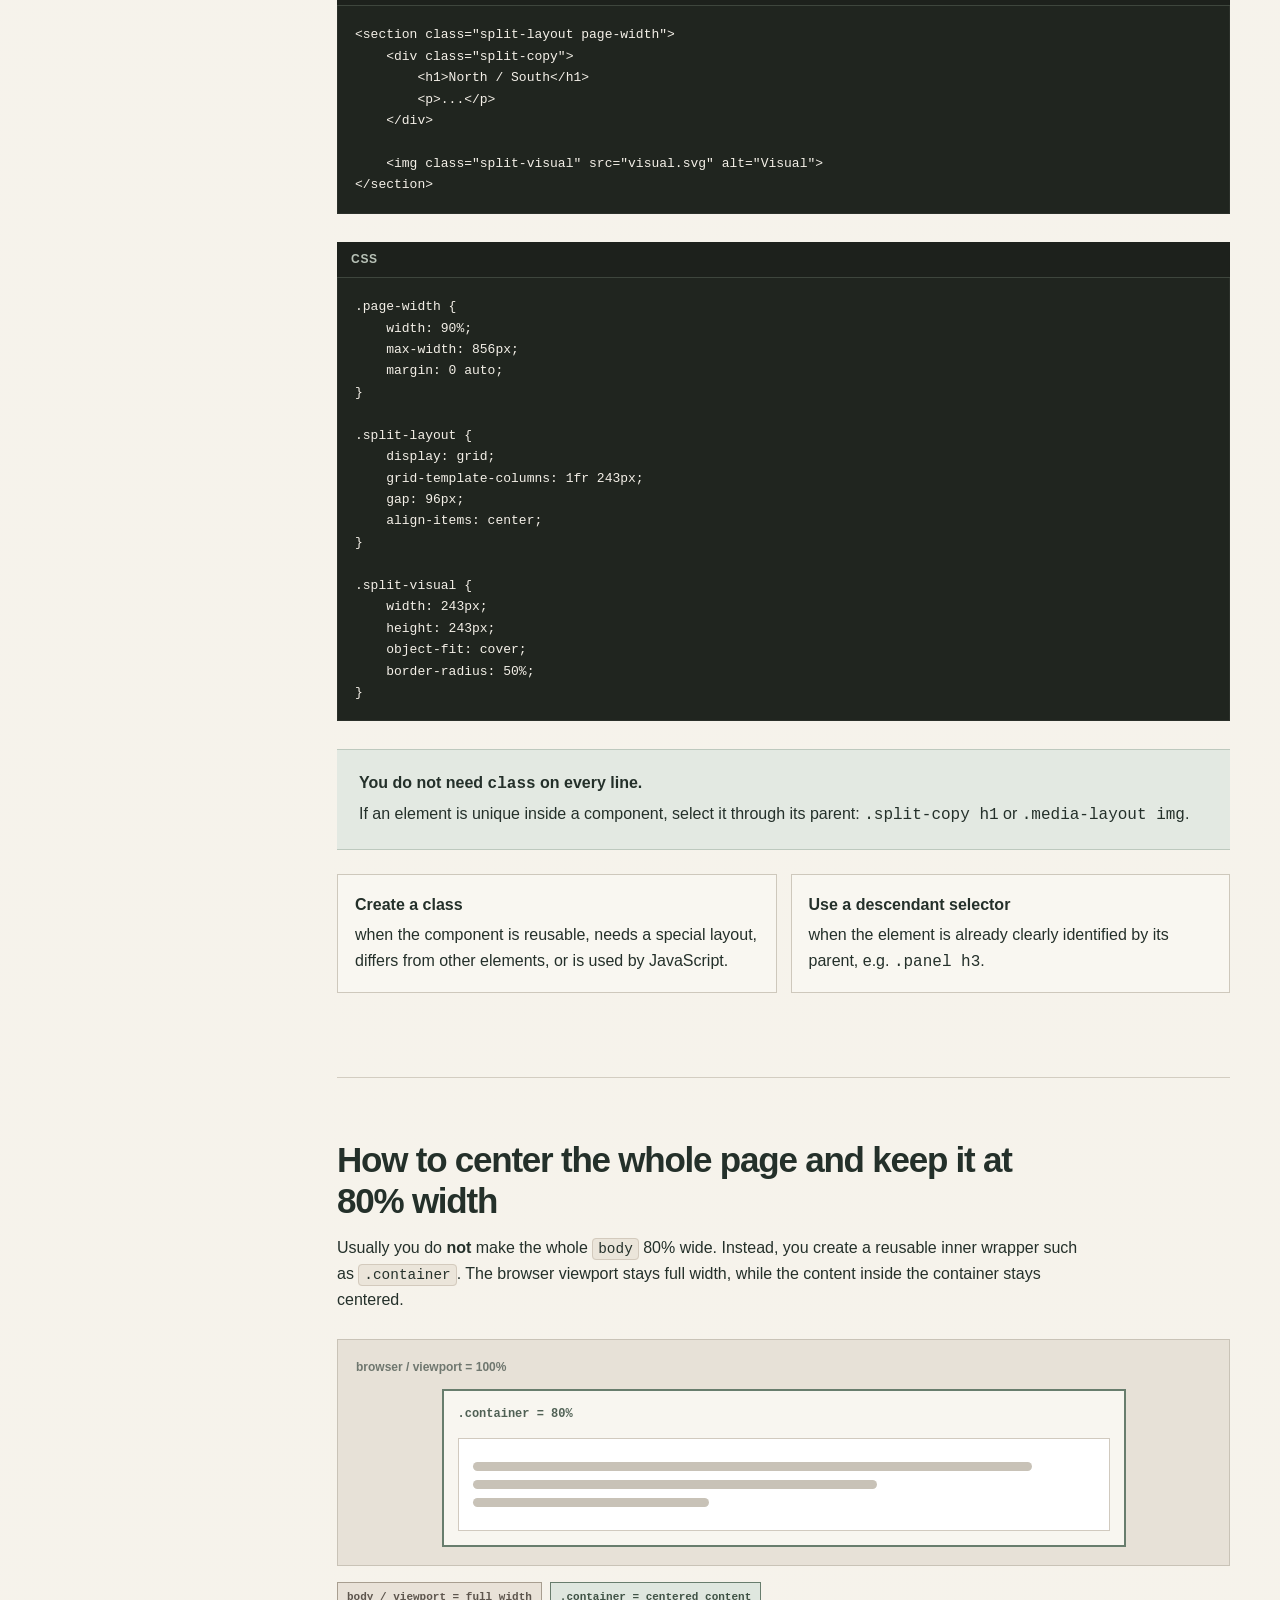
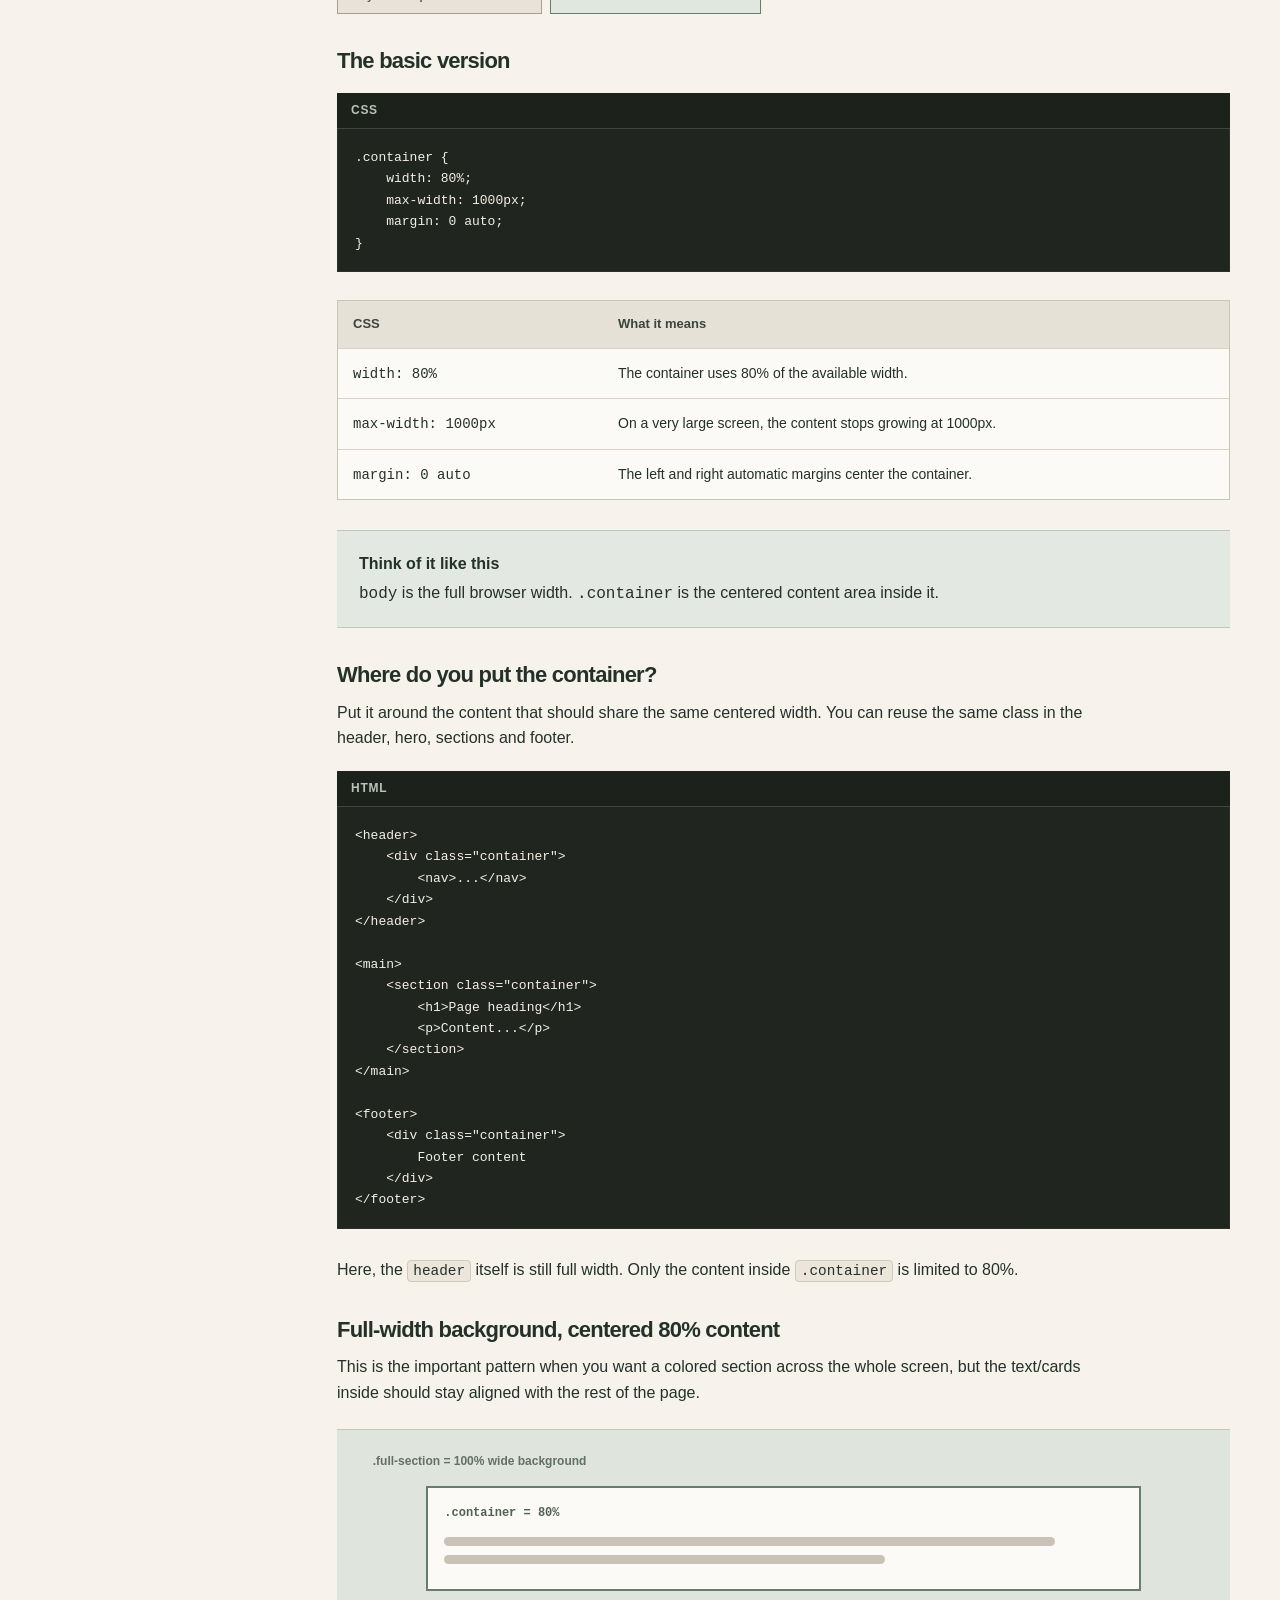
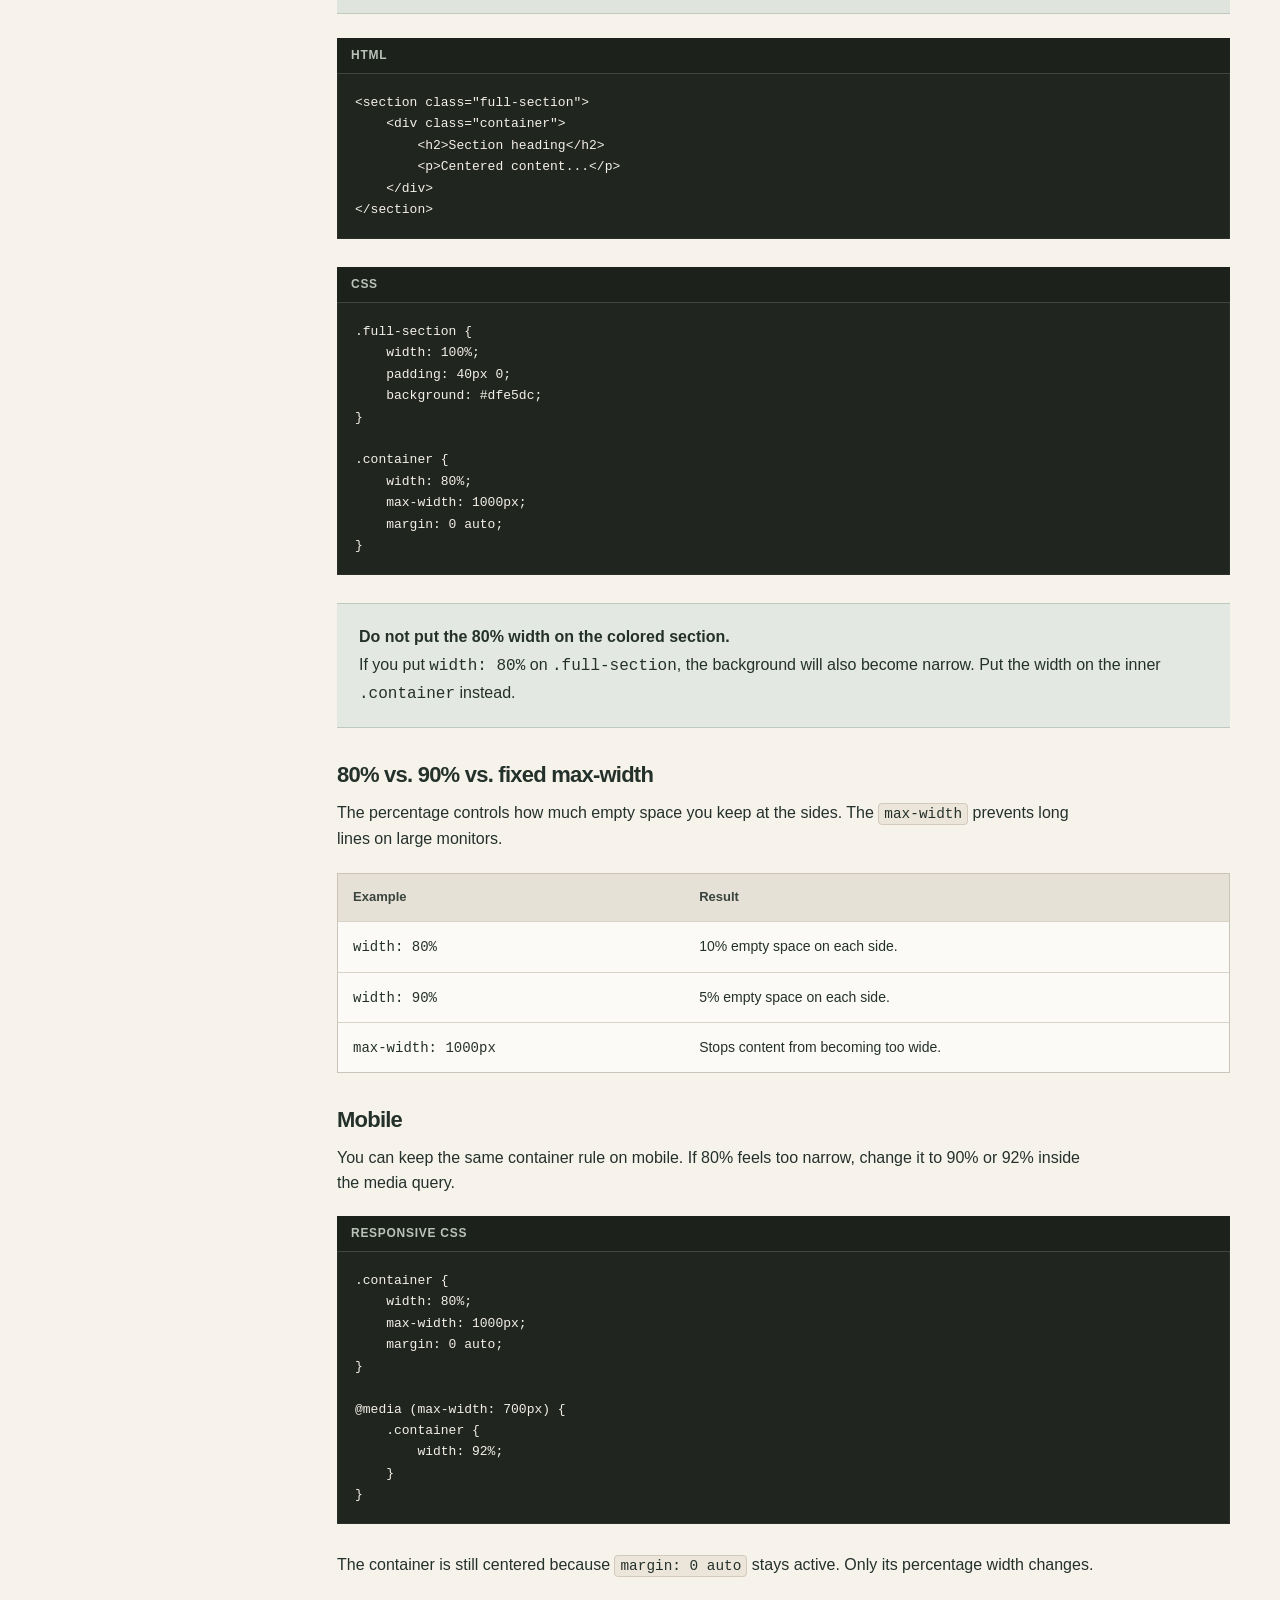
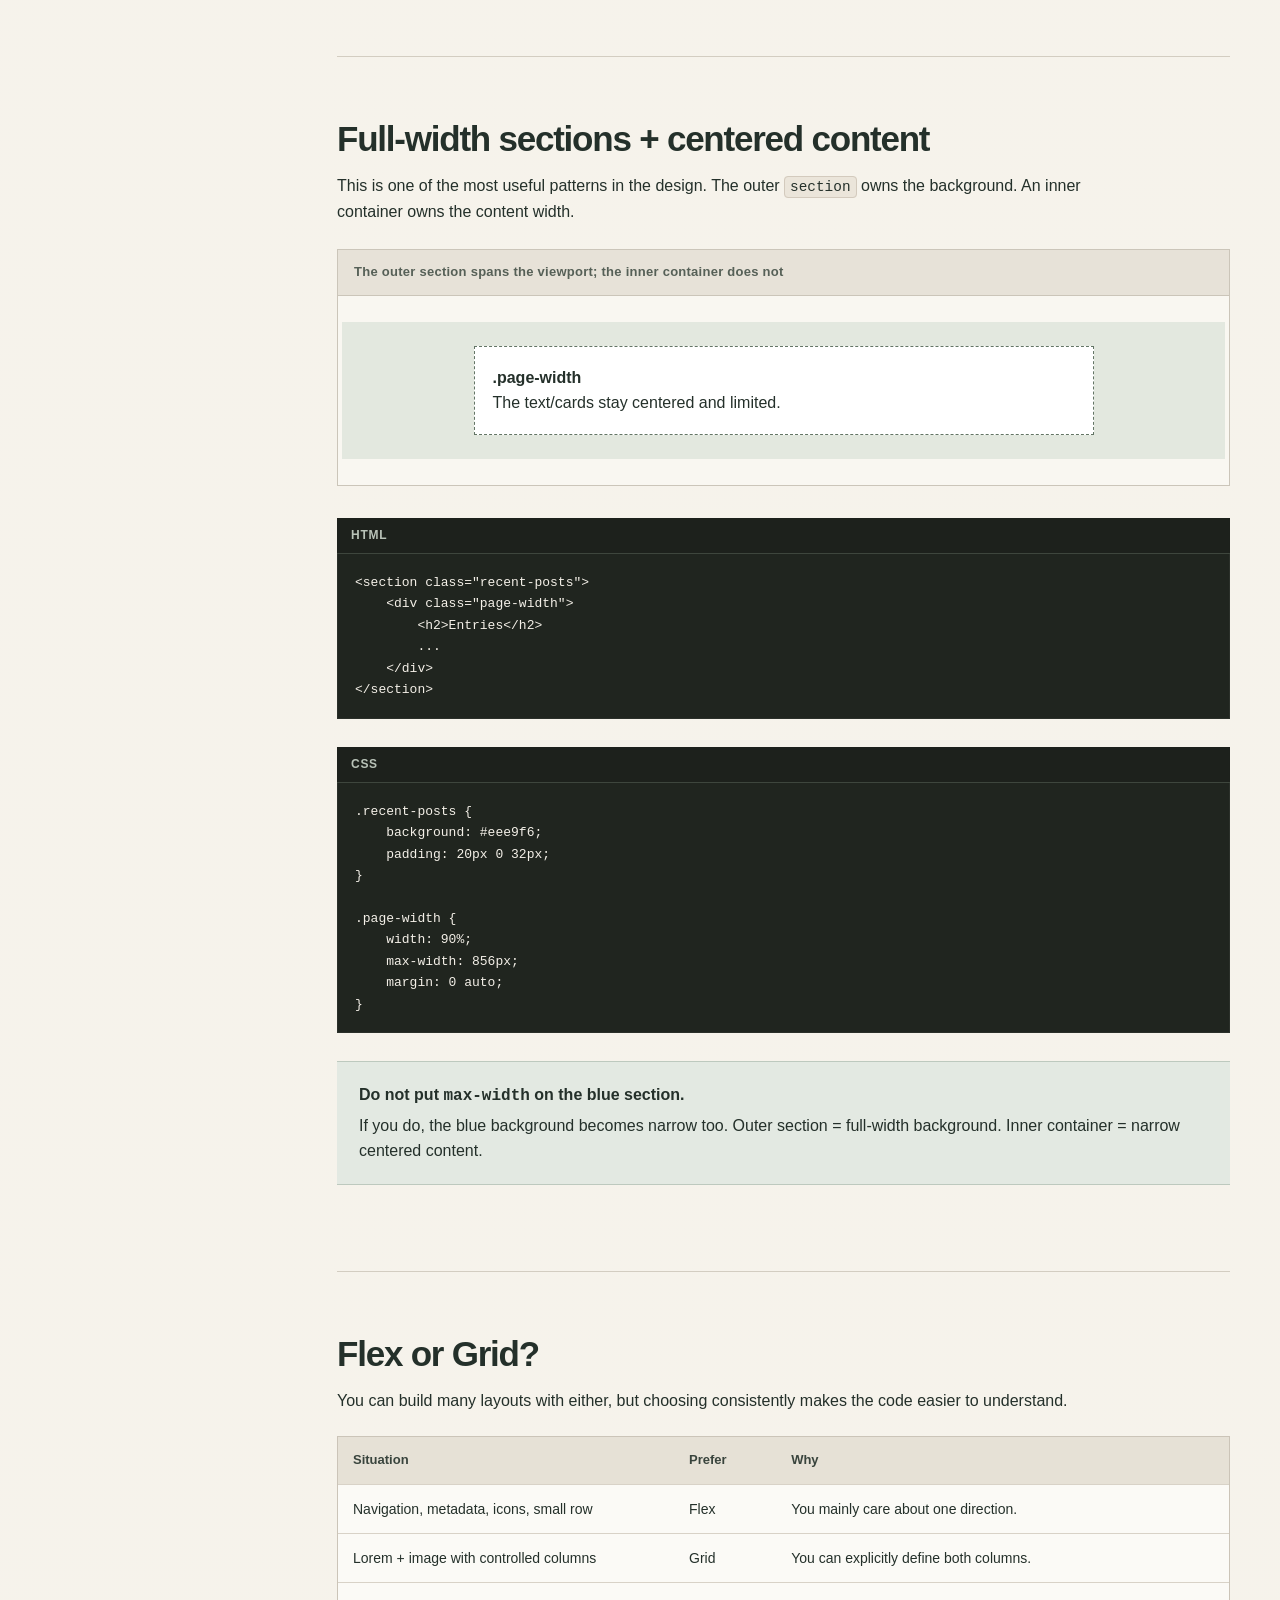
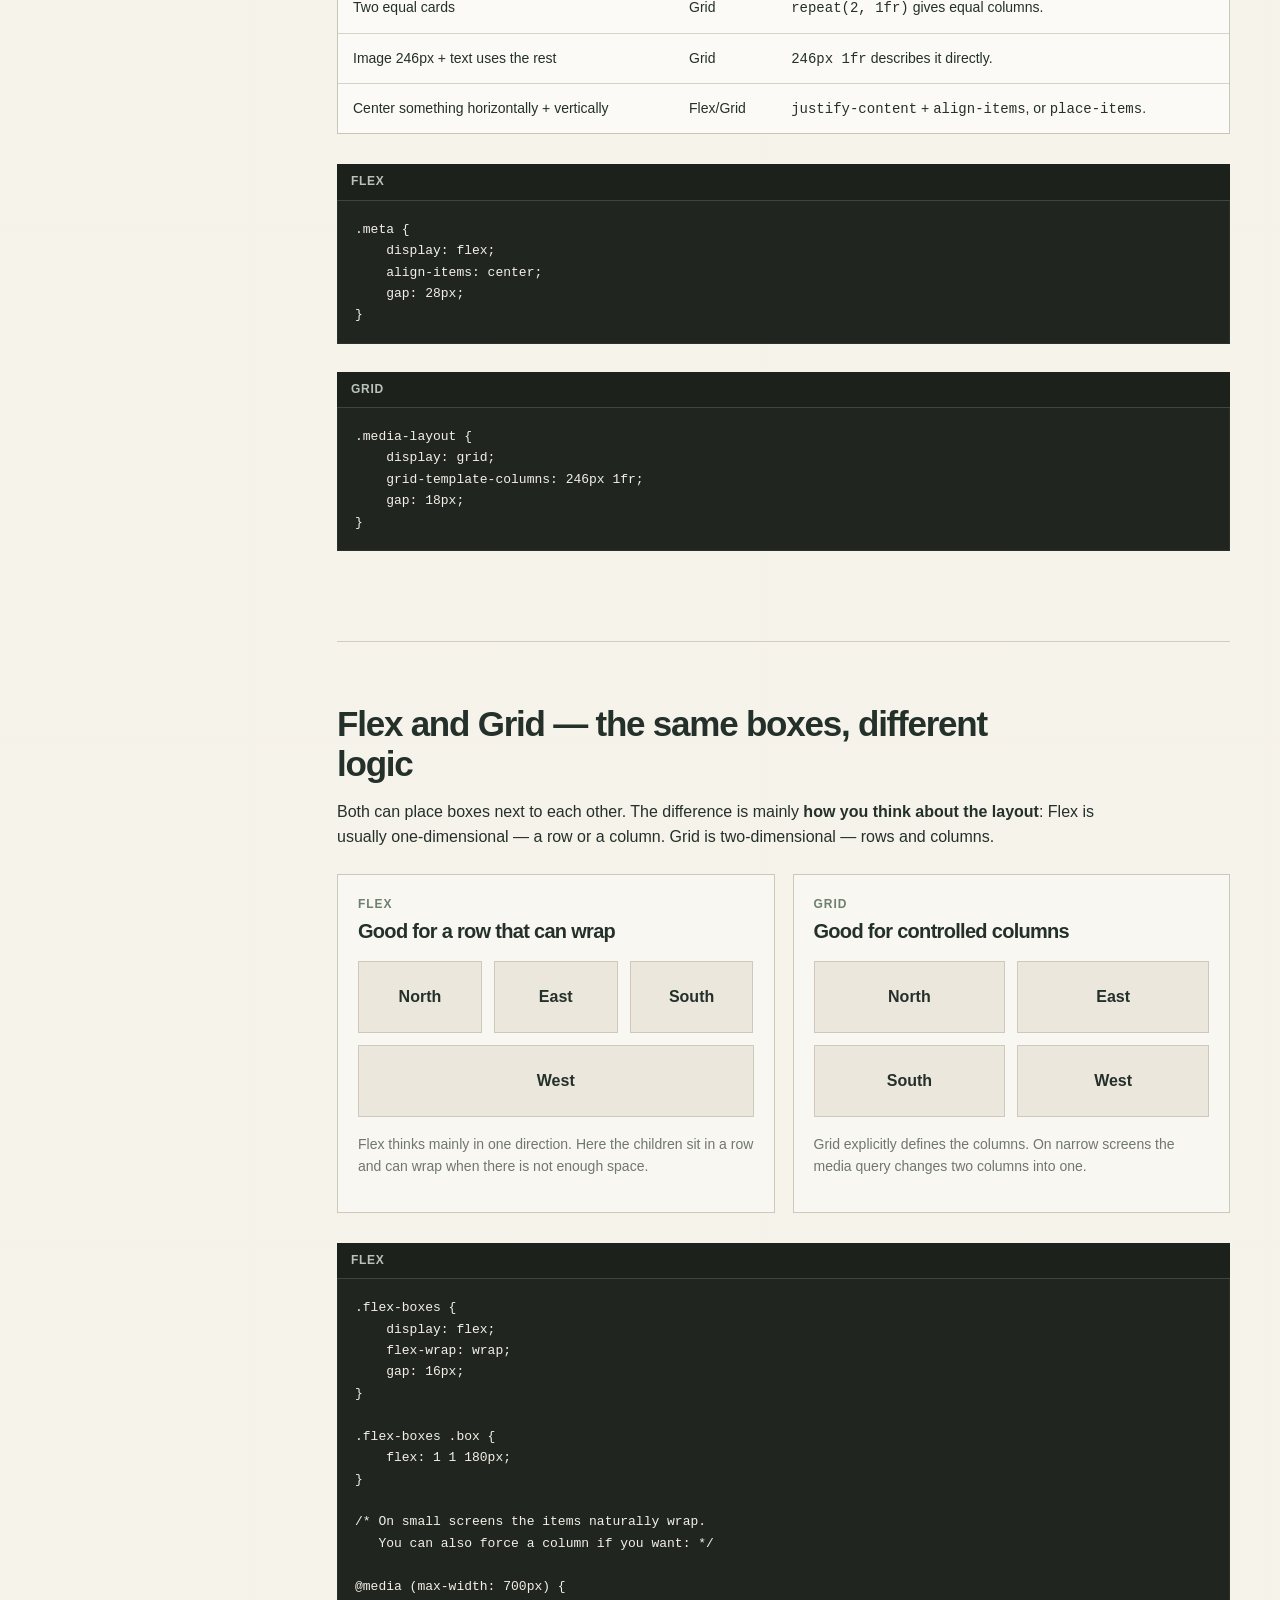
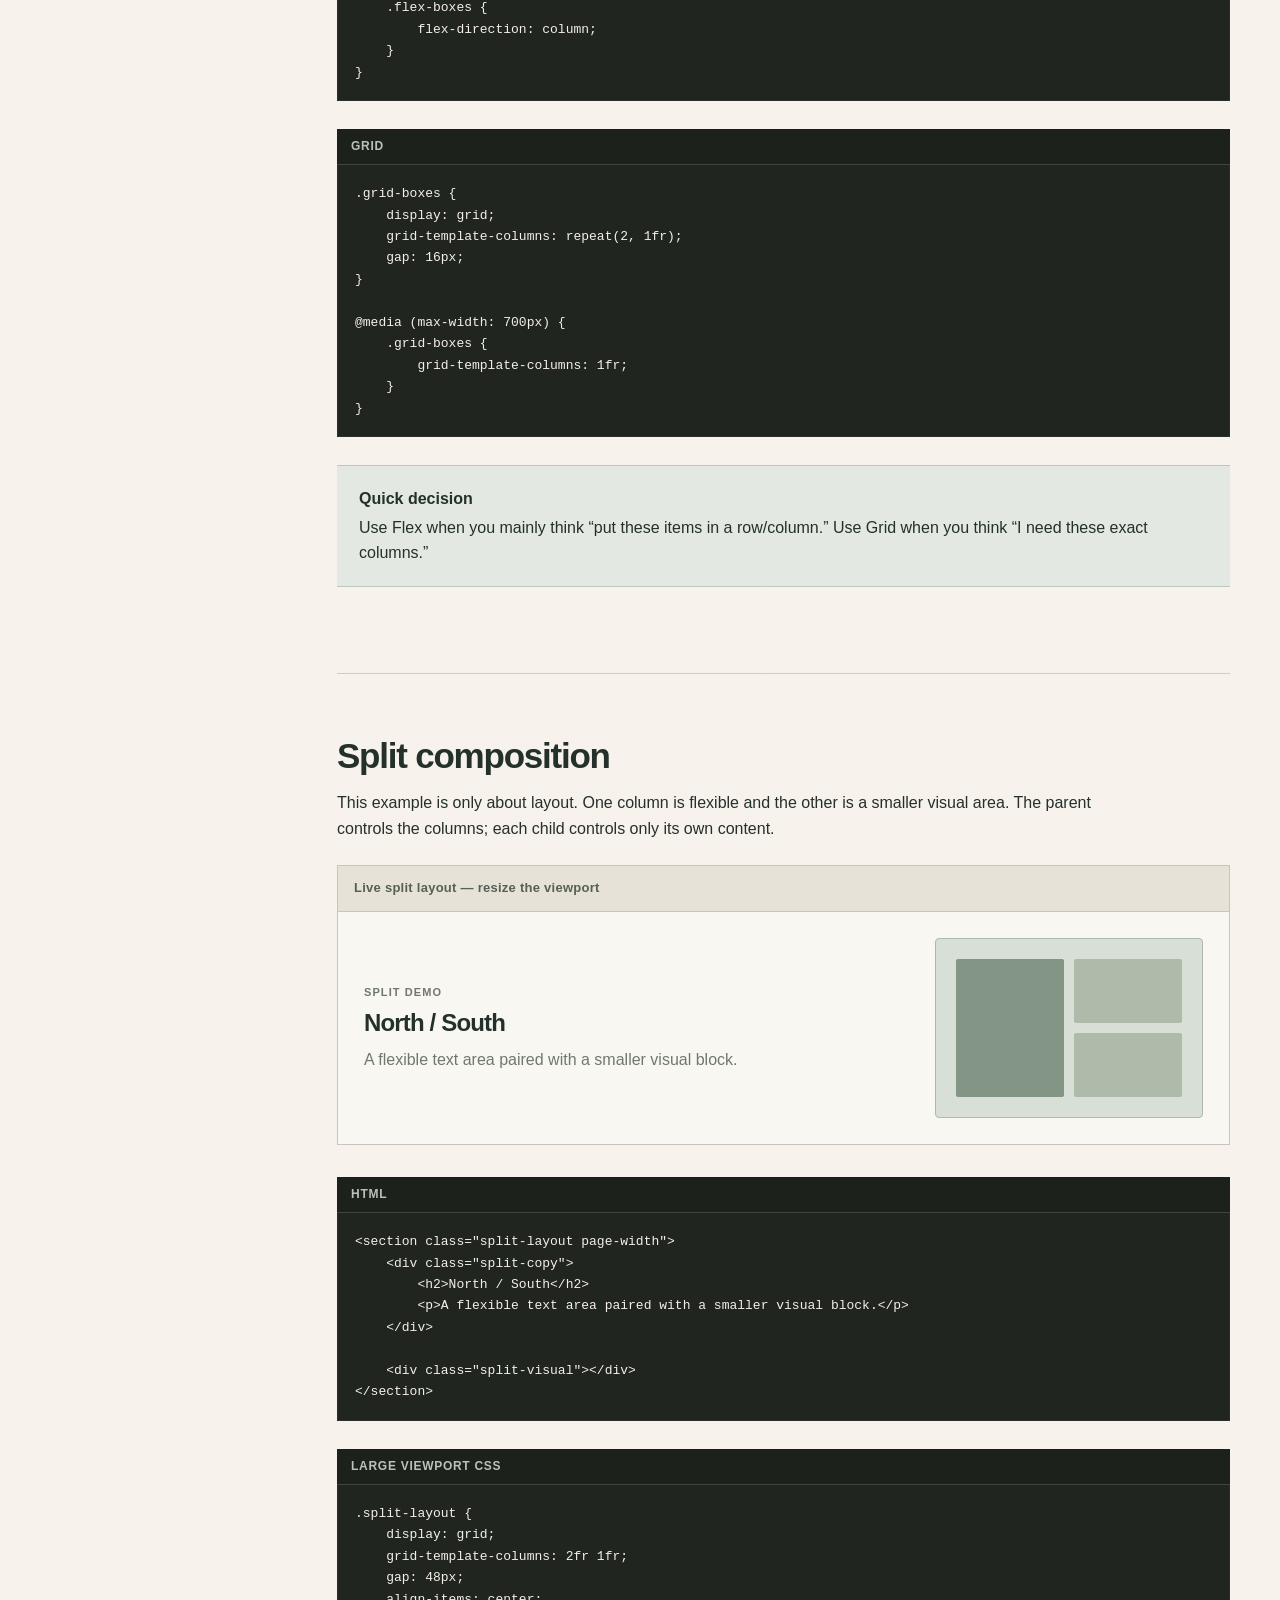
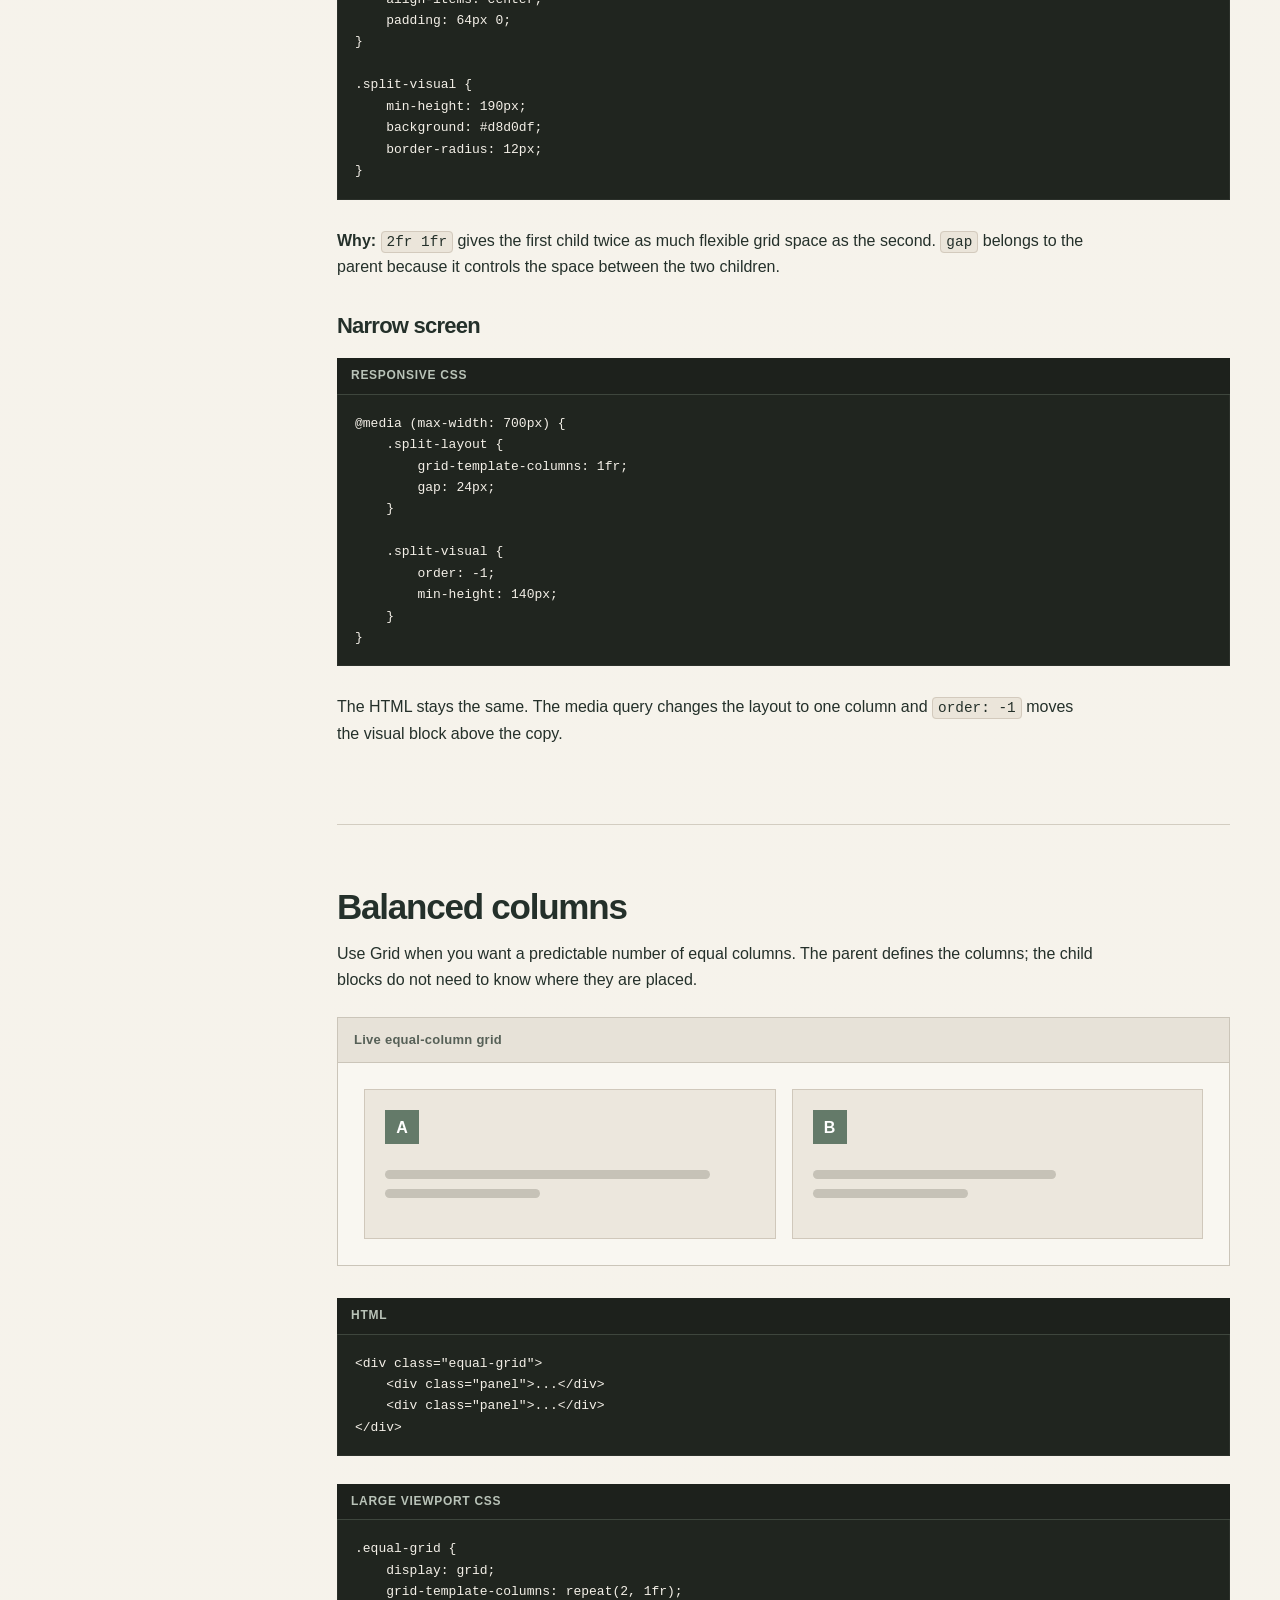
==== commit 835bd858: "Add files via upload" ====
--- a/learn-css.html
+++ b/learn-css.html
@@ -1402,6 +1402,483 @@
 
     .simple-visual-shape {
         min-height: 110px;
+    }
+}
+
+
+/* ---------- PAGE WIDTH / CONTAINER VISUAL ---------- */
+.container-visual-demo {
+    margin: 26px 0 16px;
+    padding: 18px;
+    border: 1px solid #c9c3b7;
+    background: #e7e1d7;
+}
+
+.viewport-label {
+    margin-bottom: 12px;
+    color: var(--muted);
+    font-size: 12px;
+    font-weight: 700;
+}
+
+.container-outline {
+    width: 80%;
+    margin: 0 auto;
+    padding: 14px;
+    border: 2px solid #687d6d;
+    background: #f8f6f0;
+}
+
+.container-name {
+    margin-bottom: 14px;
+    color: #506155;
+    font-family: "SFMono-Regular", Consolas, monospace;
+    font-size: 12px;
+    font-weight: 700;
+}
+
+.container-content-demo {
+    padding: 14px;
+    border: 1px solid #d1cabf;
+    background: white;
+}
+
+.demo-line {
+    height: 9px;
+    margin: 9px 0;
+    border-radius: 999px;
+    background: #c8c2b7;
+}
+
+.demo-line.long { width: 90%; }
+.demo-line.medium { width: 65%; }
+.demo-line.short { width: 38%; }
+
+.viewport-color {
+    border-color: #a89e90;
+    background: #e9e2d8;
+    color: #5d554d;
+}
+
+.container-color {
+    border-color: #687d6d;
+    background: #dfe7df;
+    color: #3f5245;
+}
+
+.full-section-visual {
+    margin: 24px 0;
+    padding: 22px 0;
+    background: #dfe5dc;
+    border-top: 1px solid #bfc9bd;
+    border-bottom: 1px solid #bfc9bd;
+}
+
+.full-section-label {
+    width: 92%;
+    margin: 0 auto 14px;
+    color: #637065;
+    font-size: 12px;
+    font-weight: 700;
+}
+
+.inner-container-visual {
+    width: 80%;
+    margin: 0 auto;
+    padding: 16px;
+    background: #fbfaf6;
+    border: 2px solid #687d6d;
+}
+
+@media (max-width: 700px) {
+    .container-outline,
+    .inner-container-visual {
+        width: 92%;
+    }
+}
+
+
+/* ---------- COMPLETE BUILDING BLOCKS ---------- */
+.coverage-grid {
+    display: grid;
+    grid-template-columns: repeat(2, minmax(0, 1fr));
+    gap: 10px;
+    margin: 24px 0 36px;
+}
+
+.coverage-item {
+    padding: 14px 16px;
+    border: 1px solid var(--line);
+    background: var(--surface);
+}
+
+.coverage-item strong,
+.coverage-item span {
+    display: block;
+}
+
+.coverage-item span {
+    margin-top: 3px;
+    color: var(--muted);
+    font-size: 13px;
+}
+
+.component-demo {
+    margin: 20px 0 26px;
+    padding: 22px;
+    border: 1px solid var(--line);
+    background: var(--surface);
+}
+
+/* navigation */
+.nav-demo-wide,
+.nav-demo-small {
+    display: flex;
+    justify-content: space-between;
+    align-items: center;
+    gap: 20px;
+    padding: 14px 0;
+}
+
+.nav-demo-wide {
+    border-bottom: 1px solid var(--line);
+}
+
+.nav-demo-brand {
+    font-size: 13px;
+    font-weight: 800;
+    letter-spacing: .12em;
+}
+
+.nav-demo-links {
+    display: flex;
+    gap: 22px;
+    font-size: 13px;
+}
+
+.nav-demo-small {
+    max-width: 320px;
+    margin-top: 16px;
+    padding: 14px;
+    border: 1px solid var(--line);
+}
+
+.menu-lines {
+    width: 24px;
+    display: grid;
+    gap: 4px;
+}
+
+.menu-lines i {
+    height: 2px;
+    background: var(--ink);
+}
+
+/* intro */
+.intro-demo {
+    display: grid;
+    grid-template-columns: 2fr 1fr;
+    gap: 28px;
+    align-items: center;
+}
+
+.intro-demo-copy small,
+.intro-demo-copy strong,
+.intro-demo-copy span {
+    display: block;
+}
+
+.intro-demo-copy small {
+    margin-bottom: 8px;
+    color: var(--muted);
+    font-size: 10px;
+    font-weight: 800;
+    letter-spacing: .1em;
+}
+
+.intro-demo-copy strong {
+    margin-bottom: 8px;
+    font-size: 24px;
+}
+
+.intro-demo-copy span {
+    color: var(--muted);
+}
+
+.intro-demo-copy b {
+    width: fit-content;
+    margin-top: 16px;
+    display: block;
+    padding: 7px 12px;
+    background: var(--accent);
+    color: white;
+    font-size: 12px;
+    font-weight: 700;
+}
+
+.intro-demo-visual {
+    min-height: 145px;
+    background:
+        linear-gradient(135deg, transparent 0 45%, rgba(255,255,255,.38) 45% 55%, transparent 55%),
+        #c9d3c9;
+}
+
+/* full band */
+.full-band-demo {
+    background: #dfe5dc;
+}
+
+.band-inner-demo {
+    width: 80%;
+    margin: 0 auto;
+    padding: 18px;
+    border: 1px solid #96a393;
+    background: #f8f6f0;
+}
+
+.band-inner-demo strong,
+.band-inner-demo span {
+    display: block;
+}
+
+.band-inner-demo span {
+    margin-top: 5px;
+    color: var(--muted);
+    font-size: 13px;
+}
+
+/* heading row */
+.heading-row-demo {
+    display: flex;
+    justify-content: space-between;
+    align-items: center;
+    gap: 20px;
+}
+
+.heading-row-demo span {
+    color: var(--accent);
+    font-size: 13px;
+}
+
+/* card grid */
+.building-card-grid {
+    display: grid;
+    grid-template-columns: repeat(2, 1fr);
+    gap: 16px;
+}
+
+.building-card {
+    min-height: 130px;
+    padding: 18px;
+    border: 1px solid var(--line);
+    background: #ebe7de;
+}
+
+.building-card strong,
+.building-card span {
+    display: block;
+}
+
+.building-card span {
+    margin-top: 10px;
+    color: var(--muted);
+    font-size: 13px;
+}
+
+/* media row */
+.building-media-row {
+    display: grid;
+    grid-template-columns: 200px 1fr;
+    gap: 22px;
+    align-items: start;
+}
+
+.building-media-visual {
+    min-height: 135px;
+    background:
+        linear-gradient(90deg, rgba(255,255,255,.48) 1px, transparent 1px),
+        linear-gradient(rgba(255,255,255,.48) 1px, transparent 1px),
+        #c8d2c8;
+    background-size: 34px 34px;
+}
+
+.building-media-copy > strong {
+    display: block;
+    margin-bottom: 9px;
+    font-size: 21px;
+}
+
+.building-media-copy p {
+    margin-bottom: 0;
+    color: var(--muted);
+}
+
+.building-meta {
+    display: flex;
+    align-items: center;
+    gap: 12px;
+}
+
+.building-meta b {
+    padding: 2px 8px;
+    border-radius: 999px;
+    background: var(--accent);
+    color: white;
+    font-size: 11px;
+}
+
+.building-meta span {
+    color: var(--muted);
+    font-size: 12px;
+}
+
+/* text list */
+.text-list-demo article {
+    padding: 18px 0;
+    border-bottom: 1px solid var(--line);
+}
+
+.text-list-demo article:first-child {
+    padding-top: 0;
+}
+
+.text-list-demo article:last-child {
+    padding-bottom: 0;
+    border-bottom: 0;
+}
+
+.text-list-demo strong,
+.text-list-demo small,
+.text-list-demo span {
+    display: block;
+}
+
+.text-list-demo small {
+    margin: 5px 0 9px;
+    color: var(--muted);
+}
+
+.text-list-demo span {
+    color: #586158;
+    font-size: 13px;
+}
+
+/* reading width */
+.reading-width-demo {
+    margin: 22px 0 28px;
+    padding: 20px;
+    border: 1px solid var(--line);
+    background: #e8e3d9;
+}
+
+.reading-width-demo > span {
+    display: block;
+    margin-bottom: 12px;
+    color: var(--muted);
+    font-size: 11px;
+    font-weight: 700;
+}
+
+.reading-page-demo {
+    width: 64%;
+    max-width: 520px;
+    margin: 0 auto;
+    padding: 22px;
+    background: var(--surface);
+    border: 1px solid #c9c2b7;
+}
+
+.reading-page-demo > strong {
+    display: block;
+    margin-bottom: 18px;
+    color: var(--accent);
+    font-family: "SFMono-Regular", Consolas, monospace;
+    font-size: 11px;
+}
+
+.reading-title-line,
+.reading-text-line {
+    height: 9px;
+    margin: 8px 0;
+    background: #c8c1b7;
+}
+
+.reading-title-line {
+    height: 14px;
+    width: 88%;
+    background: #67786a;
+}
+
+.reading-title-line.short {
+    width: 55%;
+}
+
+.reading-text-line.medium {
+    width: 70%;
+}
+
+.reading-media-demo {
+    min-height: 150px;
+    margin: 24px 0;
+    background: #cbd4ca;
+}
+
+/* footer */
+.footer-demo {
+    text-align: center;
+}
+
+.social-demo-row {
+    display: flex;
+    justify-content: center;
+    gap: 16px;
+    margin-bottom: 14px;
+}
+
+.social-demo-row span {
+    width: 32px;
+    height: 32px;
+    display: grid;
+    place-items: center;
+    border: 1px solid var(--ink);
+    font-size: 11px;
+    font-weight: 800;
+}
+
+.footer-demo small {
+    color: var(--muted);
+}
+
+@media (max-width: 700px) {
+    .coverage-grid,
+    .building-card-grid {
+        grid-template-columns: 1fr;
+    }
+
+    .intro-demo,
+    .building-media-row {
+        grid-template-columns: 1fr;
+    }
+
+    .intro-demo-visual {
+        order: -1;
+        min-height: 120px;
+    }
+
+    .building-media-visual {
+        min-height: 170px;
+    }
+
+    .band-inner-demo {
+        width: 92%;
+    }
+
+    .reading-page-demo {
+        width: 92%;
+    }
+
+    .heading-row-demo {
+        align-items: flex-start;
     }
 }
 
@@ -1436,6 +1913,7 @@
         <a href="#selectors">Selectors</a>
         <a href="#responsive">Responsive CSS</a>
         <a href="#order">Visual order</a>
+        <a href="#building-blocks">Complete building blocks</a>
         <a href="#properties">Property reference</a>
         <a href="#template">Starter layout</a>
         <a href="#debugging">Debugging notes</a>
@@ -1448,7 +1926,7 @@
         <a href="#mental-model">Layout logic</a>
         <a href="#html-structure">Page structure</a>
         <a href="#classes">Class placement</a>
-        <a href="#page-width">Containers</a>
+        <a href="#page-width">Center & 80% width</a>
         <a href="#full-background">Full-width sections</a>
         <a href="#flex-grid">Flex and Grid</a>
         <a href="#flex-grid-live">Flex and Grid live</a>
@@ -1462,6 +1940,7 @@
         <a href="#selectors">Selectors and class logic</a>
         <a href="#responsive">Responsive strategy</a>
         <a href="#order">Visual order</a>
+        <a href="#building-blocks">Complete building blocks</a>
         <a href="#properties">Property reference</a>
         <a href="#template">Starter layout</a>
         <a href="#debugging">Debugging notes</a>
@@ -1706,51 +2185,217 @@
         </section>
 
         <section class="guide-section" id="page-width">
-            <h2>How to control page width</h2>
-            <p>The safest reusable pattern is a container. It becomes smaller on narrow screens but stops growing on large screens.</p>
-
-            
-<div class="code-block">
-  <div class="code-label">CSS — easy version</div>
-  <pre><code>.page-width {
-    width: 90%;
-    max-width: 856px;
+            <h2>How to center the whole page and keep it at 80% width</h2>
+
+            <p>
+                Usually you do <strong>not</strong> make the whole <code class="inline-code">body</code> 80% wide.
+                Instead, you create a reusable inner wrapper such as <code class="inline-code">.container</code>.
+                The browser viewport stays full width, while the content inside the container stays centered.
+            </p>
+
+            <div class="container-visual-demo">
+                <div class="viewport-label">browser / viewport = 100%</div>
+
+                <div class="container-outline">
+                    <div class="container-name">.container = 80%</div>
+
+                    <div class="container-content-demo">
+                        <div class="demo-line long"></div>
+                        <div class="demo-line medium"></div>
+                        <div class="demo-line short"></div>
+                    </div>
+                </div>
+            </div>
+
+            <div class="class-legend">
+                <span class="legend-item viewport-color">body / viewport = full width</span>
+                <span class="legend-item container-color">.container = centered content</span>
+            </div>
+
+            <h3>The basic version</h3>
+
+            <div class="code-block">
+                <div class="code-label">CSS</div>
+                <pre><code>.container {
+    width: 80%;
+    max-width: 1000px;
     margin: 0 auto;
 }</code></pre>
-</div>
-
-
-            <p><code class="inline-code">width: 90%</code> makes it responsive. <code class="inline-code">max-width: 856px</code> stops it from becoming too wide. <code class="inline-code">margin: 0 auto</code> centers it.</p>
-
-            <h3>The compact version used by the portfolio</h3>
-            
-<div class="code-block">
-  <div class="code-label">CSS — same idea</div>
-  <pre><code>.page-width {
-    width: min(856px, calc(100% - 36px));
-    margin-inline: auto;
+            </div>
+
+            <div class="table-wrap">
+                <table>
+                    <thead>
+                        <tr>
+                            <th>CSS</th>
+                            <th>What it means</th>
+                        </tr>
+                    </thead>
+                    <tbody>
+                        <tr>
+                            <td><code>width: 80%</code></td>
+                            <td>The container uses 80% of the available width.</td>
+                        </tr>
+                        <tr>
+                            <td><code>max-width: 1000px</code></td>
+                            <td>On a very large screen, the content stops growing at 1000px.</td>
+                        </tr>
+                        <tr>
+                            <td><code>margin: 0 auto</code></td>
+                            <td>The left and right automatic margins center the container.</td>
+                        </tr>
+                    </tbody>
+                </table>
+            </div>
+
+            <div class="rule">
+                <strong>Think of it like this</strong>
+                <code>body</code> is the full browser width. <code>.container</code> is the centered content area inside it.
+            </div>
+
+            <h3>Where do you put the container?</h3>
+
+            <p>
+                Put it around the content that should share the same centered width.
+                You can reuse the same class in the header, hero, sections and footer.
+            </p>
+
+            <div class="code-block">
+                <div class="code-label">HTML</div>
+                <pre><code>&lt;header&gt;
+    &lt;div class=&quot;container&quot;&gt;
+        &lt;nav&gt;...&lt;/nav&gt;
+    &lt;/div&gt;
+&lt;/header&gt;
+
+&lt;main&gt;
+    &lt;section class=&quot;container&quot;&gt;
+        &lt;h1&gt;Page heading&lt;/h1&gt;
+        &lt;p&gt;Content...&lt;/p&gt;
+    &lt;/section&gt;
+&lt;/main&gt;
+
+&lt;footer&gt;
+    &lt;div class=&quot;container&quot;&gt;
+        Footer content
+    &lt;/div&gt;
+&lt;/footer&gt;</code></pre>
+            </div>
+
+            <p>
+                Here, the <code class="inline-code">header</code> itself is still full width.
+                Only the content inside <code class="inline-code">.container</code> is limited to 80%.
+            </p>
+
+            <h3>Full-width background, centered 80% content</h3>
+
+            <p>
+                This is the important pattern when you want a colored section across the whole screen,
+                but the text/cards inside should stay aligned with the rest of the page.
+            </p>
+
+            <div class="full-section-visual">
+                <div class="full-section-label">.full-section = 100% wide background</div>
+
+                <div class="inner-container-visual">
+                    <div class="container-name">.container = 80%</div>
+                    <div class="demo-line long"></div>
+                    <div class="demo-line medium"></div>
+                </div>
+            </div>
+
+            <div class="code-block">
+                <div class="code-label">HTML</div>
+                <pre><code>&lt;section class=&quot;full-section&quot;&gt;
+    &lt;div class=&quot;container&quot;&gt;
+        &lt;h2&gt;Section heading&lt;/h2&gt;
+        &lt;p&gt;Centered content...&lt;/p&gt;
+    &lt;/div&gt;
+&lt;/section&gt;</code></pre>
+            </div>
+
+            <div class="code-block">
+                <div class="code-label">CSS</div>
+                <pre><code>.full-section {
+    width: 100%;
+    padding: 40px 0;
+    background: #dfe5dc;
+}
+
+.container {
+    width: 80%;
+    max-width: 1000px;
+    margin: 0 auto;
 }</code></pre>
-</div>
-
-
-            <p><code class="inline-code">min()</code> chooses the smaller value: either 856px or the available width minus 36px. The 36px gives about 18px space on each side.</p>
-
-            <div class="demo">
-                <p class="demo-title">The viewport can be wide while content stays readable</p>
-                <div class="demo-body">
-                    <div class="inner-width-demo">
-                        <strong>Centered content</strong>
-                        <div class="width-bars">
-                            <div class="width-bar long"></div>
-                            <div class="width-bar medium"></div>
-                            <div class="width-bar short"></div>
-                        </div>
-                    </div>
-                </div>
-            </div>
+            </div>
+
+            <div class="rule">
+                <strong>Do not put the 80% width on the colored section.</strong>
+                If you put <code>width: 80%</code> on <code>.full-section</code>, the background will also become narrow.
+                Put the width on the inner <code>.container</code> instead.
+            </div>
+
+            <h3>80% vs. 90% vs. fixed max-width</h3>
+
+            <p>
+                The percentage controls how much empty space you keep at the sides.
+                The <code class="inline-code">max-width</code> prevents long lines on large monitors.
+            </p>
+
+            <div class="table-wrap">
+                <table>
+                    <thead>
+                        <tr>
+                            <th>Example</th>
+                            <th>Result</th>
+                        </tr>
+                    </thead>
+                    <tbody>
+                        <tr>
+                            <td><code>width: 80%</code></td>
+                            <td>10% empty space on each side.</td>
+                        </tr>
+                        <tr>
+                            <td><code>width: 90%</code></td>
+                            <td>5% empty space on each side.</td>
+                        </tr>
+                        <tr>
+                            <td><code>max-width: 1000px</code></td>
+                            <td>Stops content from becoming too wide.</td>
+                        </tr>
+                    </tbody>
+                </table>
+            </div>
+
+            <h3>Mobile</h3>
+
+            <p>
+                You can keep the same container rule on mobile. If 80% feels too narrow,
+                change it to 90% or 92% inside the media query.
+            </p>
+
+            <div class="code-block">
+                <div class="code-label">RESPONSIVE CSS</div>
+                <pre><code>.container {
+    width: 80%;
+    max-width: 1000px;
+    margin: 0 auto;
+}
+
+@media (max-width: 700px) {
+    .container {
+        width: 92%;
+    }
+}</code></pre>
+            </div>
+
+            <p>
+                The container is still centered because <code class="inline-code">margin: 0 auto</code> stays active.
+                Only its percentage width changes.
+            </p>
         </section>
 
-        <section class="guide-section" id="full-background">
+<section class="guide-section" id="full-background">
             <h2>Full-width sections + centered content</h2>
             <p>This is one of the most useful patterns in the design. The outer <code class="inline-code">section</code> owns the background. An inner container owns the content width.</p>
 
@@ -2482,6 +3127,480 @@
             </div>
         </section>
 
+
+        <section class="guide-section" id="building-blocks">
+            <h2>Complete page building blocks</h2>
+            <p>
+                These are the main layout patterns needed for this type of multi-page responsive website.
+                The examples are generic, but together they cover the full structure: home page, list pages,
+                article/detail pages and mobile transformations.
+            </p>
+
+            <div class="coverage-grid">
+                <div class="coverage-item"><strong>Navigation</strong><span>desktop links + mobile menu button</span></div>
+                <div class="coverage-item"><strong>Split intro</strong><span>content + visual side by side</span></div>
+                <div class="coverage-item"><strong>CTA button</strong><span>styled link/button</span></div>
+                <div class="coverage-item"><strong>Full-width strip</strong><span>100% background + centered container</span></div>
+                <div class="coverage-item"><strong>Card grid</strong><span>two columns → one column</span></div>
+                <div class="coverage-item"><strong>Media rows</strong><span>visual + flexible copy</span></div>
+                <div class="coverage-item"><strong>Meta row</strong><span>pill + category/date text</span></div>
+                <div class="coverage-item"><strong>Text list</strong><span>stacked entries + separators</span></div>
+                <div class="coverage-item"><strong>Detail page</strong><span>reading column + headings + media</span></div>
+                <div class="coverage-item"><strong>Footer</strong><span>centered links + small text</span></div>
+            </div>
+
+            <h3>Navigation: links on desktop, menu control on mobile</h3>
+
+            <div class="component-demo">
+                <div class="nav-demo-wide">
+                    <div class="nav-demo-brand">FIELD</div>
+                    <div class="nav-demo-links">
+                        <span>Guide</span><span>Notes</span><span>Reference</span>
+                    </div>
+                </div>
+                <div class="nav-demo-small">
+                    <div class="nav-demo-brand">FIELD</div>
+                    <div class="menu-lines"><i></i><i></i><i></i></div>
+                </div>
+            </div>
+
+            <div class="code-block">
+                <div class="code-label">HTML</div>
+                <pre><code>&lt;header class=&quot;topbar&quot;&gt;
+    &lt;div class=&quot;wide-container&quot;&gt;
+        &lt;a class=&quot;brand&quot; href=&quot;#&quot;&gt;Field&lt;/a&gt;
+
+        &lt;nav class=&quot;desktop-nav&quot;&gt;
+            &lt;a href=&quot;#&quot;&gt;Guide&lt;/a&gt;
+            &lt;a href=&quot;#&quot;&gt;Notes&lt;/a&gt;
+            &lt;a href=&quot;#&quot;&gt;Reference&lt;/a&gt;
+        &lt;/nav&gt;
+
+        &lt;button class=&quot;menu-button&quot; type=&quot;button&quot;&gt;
+            Menu
+        &lt;/button&gt;
+    &lt;/div&gt;
+&lt;/header&gt;</code></pre>
+            </div>
+
+            <div class="code-block">
+                <div class="code-label">CSS</div>
+                <pre><code>.wide-container {
+    width: 92%;
+    max-width: 1120px;
+    margin: 0 auto;
+}
+
+.topbar .wide-container {
+    display: flex;
+    justify-content: space-between;
+    align-items: center;
+    padding: 24px 0;
+}
+
+.desktop-nav {
+    display: flex;
+    gap: 30px;
+}
+
+.menu-button {
+    display: none;
+}
+
+@media (max-width: 700px) {
+    .desktop-nav {
+        display: none;
+    }
+
+    .menu-button {
+        display: block;
+    }
+}</code></pre>
+            </div>
+
+            <h3>Split intro: copy + visual</h3>
+            <p>
+                Use Grid when the two sides need controlled proportions. On mobile, switch to one column and
+                optionally move the visual above the copy.
+            </p>
+
+            <div class="component-demo">
+                <div class="intro-demo">
+                    <div class="intro-demo-copy">
+                        <small>INTRO BLOCK</small>
+                        <strong>North / South</strong>
+                        <span>Flexible text column</span>
+                        <b>Action</b>
+                    </div>
+                    <div class="intro-demo-visual"></div>
+                </div>
+            </div>
+
+            <div class="code-block">
+                <div class="code-label">CSS</div>
+                <pre><code>.intro-layout {
+    display: grid;
+    grid-template-columns: 2fr 1fr;
+    gap: 48px;
+    align-items: center;
+    padding: 64px 0;
+}
+
+.intro-visual {
+    min-height: 190px;
+}
+
+@media (max-width: 700px) {
+    .intro-layout {
+        grid-template-columns: 1fr;
+        gap: 24px;
+    }
+
+    .intro-visual {
+        order: -1;
+    }
+}</code></pre>
+            </div>
+
+            <h3>CTA button</h3>
+
+            <div class="code-block">
+                <div class="code-label">HTML + CSS</div>
+                <pre><code>&lt;a class=&quot;button&quot; href=&quot;#&quot;&gt;Open sample&lt;/a&gt;
+
+.button {
+    display: inline-block;
+    padding: 10px 18px;
+    background: #5f7668;
+    color: white;
+    text-decoration: none;
+    border-radius: 4px;
+}</code></pre>
+            </div>
+
+            <p>
+                Use <code class="inline-code">inline-block</code> for a link styled like a button so padding behaves predictably.
+            </p>
+
+            <h3>Full-width section + centered inner content</h3>
+
+            <div class="component-demo full-band-demo">
+                <div class="band-inner-demo">
+                    <strong>.container</strong>
+                    <span>content stays aligned with the rest of the page</span>
+                </div>
+            </div>
+
+            <div class="code-block">
+                <div class="code-label">HTML + CSS</div>
+                <pre><code>&lt;section class=&quot;full-band&quot;&gt;
+    &lt;div class=&quot;container&quot;&gt;
+        ...
+    &lt;/div&gt;
+&lt;/section&gt;
+
+.full-band {
+    width: 100%;
+    padding: 36px 0;
+    background: #dfe5dc;
+}
+
+.container {
+    width: 80%;
+    max-width: 1000px;
+    margin: 0 auto;
+}</code></pre>
+            </div>
+
+            <h3>Section heading row: title on one side, small link on the other</h3>
+
+            <div class="component-demo">
+                <div class="heading-row-demo">
+                    <strong>Section label</strong>
+                    <span>View all</span>
+                </div>
+            </div>
+
+            <div class="code-block">
+                <div class="code-label">CSS</div>
+                <pre><code>.section-heading {
+    display: flex;
+    justify-content: space-between;
+    align-items: center;
+    gap: 20px;
+}</code></pre>
+            </div>
+
+            <p>
+                This is a simple one-dimensional row, so Flex is usually the easiest choice.
+            </p>
+
+            <h3>Two cards beside each other</h3>
+
+            <div class="component-demo">
+                <div class="building-card-grid">
+                    <div class="building-card"><strong>Field A</strong><span>Short neutral content block.</span></div>
+                    <div class="building-card"><strong>Field B</strong><span>Another equal-width content block.</span></div>
+                </div>
+            </div>
+
+            <div class="code-block">
+                <div class="code-label">CSS</div>
+                <pre><code>.card-grid {
+    display: grid;
+    grid-template-columns: repeat(2, 1fr);
+    gap: 18px;
+}
+
+.card {
+    padding: 22px;
+    background: white;
+}
+
+@media (max-width: 700px) {
+    .card-grid {
+        grid-template-columns: 1fr;
+    }
+}</code></pre>
+            </div>
+
+            <h3>Repeated media rows: visual + text</h3>
+
+            <div class="component-demo">
+                <div class="building-media-row">
+                    <div class="building-media-visual"></div>
+                    <div class="building-media-copy">
+                        <strong>Signal / Form</strong>
+                        <div class="building-meta"><b>Label</b><span>Type</span></div>
+                        <p>Flexible copy takes the remaining horizontal space.</p>
+                    </div>
+                </div>
+            </div>
+
+            <div class="code-block">
+                <div class="code-label">HTML</div>
+                <pre><code>&lt;article class=&quot;media-row&quot;&gt;
+    &lt;div class=&quot;media-visual&quot;&gt;&lt;/div&gt;
+
+    &lt;div class=&quot;media-copy&quot;&gt;
+        &lt;h3&gt;Signal / Form&lt;/h3&gt;
+
+        &lt;div class=&quot;meta-row&quot;&gt;
+            &lt;span class=&quot;pill&quot;&gt;Label&lt;/span&gt;
+            &lt;span&gt;Type&lt;/span&gt;
+        &lt;/div&gt;
+
+        &lt;p&gt;...&lt;/p&gt;
+    &lt;/div&gt;
+&lt;/article&gt;</code></pre>
+            </div>
+
+            <div class="code-block">
+                <div class="code-label">CSS</div>
+                <pre><code>.media-row {
+    display: grid;
+    grid-template-columns: 220px 1fr;
+    gap: 24px;
+    padding: 28px 0;
+    border-bottom: 1px solid #d4cec3;
+}
+
+.meta-row {
+    display: flex;
+    align-items: center;
+    gap: 14px;
+}
+
+.pill {
+    padding: 2px 9px;
+    border-radius: 999px;
+    background: #5f7668;
+    color: white;
+}
+
+@media (max-width: 700px) {
+    .media-row {
+        grid-template-columns: 1fr;
+    }
+}</code></pre>
+            </div>
+
+            <h3>Blog-style text list</h3>
+            <p>
+                A text-only listing does not need Grid if every item is naturally full width. Stack articles vertically
+                and use a bottom border as a separator.
+            </p>
+
+            <div class="component-demo">
+                <div class="text-list-demo">
+                    <article>
+                        <strong>Curabitur posuere</strong>
+                        <small>12 Mar · Pattern</small>
+                        <span>Short paragraph used only to show rhythm and spacing.</span>
+                    </article>
+                    <article>
+                        <strong>Integer feugiat</strong>
+                        <small>24 Apr · Notes</small>
+                        <span>Each item sits underneath the previous one.</span>
+                    </article>
+                </div>
+            </div>
+
+            <div class="code-block">
+                <div class="code-label">CSS</div>
+                <pre><code>.text-list article {
+    padding: 28px 0;
+    border-bottom: 1px solid #d4cec3;
+}
+
+.text-list h2 {
+    margin: 0 0 8px;
+}
+
+.text-list .meta {
+    margin-bottom: 14px;
+}</code></pre>
+            </div>
+
+            <h3>Detail / article page</h3>
+            <p>
+                A detail page is usually easier to read with a narrower text column than a listing page.
+                Use a second container class instead of changing every child width.
+            </p>
+
+            <div class="reading-width-demo">
+                <span>browser</span>
+                <div class="reading-page-demo">
+                    <strong>.reading-width</strong>
+                    <div class="reading-title-line"></div>
+                    <div class="reading-title-line short"></div>
+                    <div class="reading-media-demo"></div>
+                    <div class="reading-text-line"></div>
+                    <div class="reading-text-line medium"></div>
+                    <div class="reading-text-line"></div>
+                </div>
+            </div>
+
+            <div class="code-block">
+                <div class="code-label">HTML + CSS</div>
+                <pre><code>&lt;main class=&quot;reading-width&quot;&gt;
+    &lt;article&gt;
+        &lt;h1&gt;Article title&lt;/h1&gt;
+
+        &lt;div class=&quot;meta-row&quot;&gt;
+            &lt;span class=&quot;pill&quot;&gt;Label&lt;/span&gt;
+            &lt;span&gt;Category&lt;/span&gt;
+        &lt;/div&gt;
+
+        &lt;p&gt;Introduction...&lt;/p&gt;
+
+        &lt;img src=&quot;visual.jpg&quot; alt=&quot;&quot;&gt;
+
+        &lt;h2&gt;Subheading&lt;/h2&gt;
+        &lt;p&gt;More text...&lt;/p&gt;
+    &lt;/article&gt;
+&lt;/main&gt;
+
+.reading-width {
+    width: 88%;
+    max-width: 680px;
+    margin: 0 auto;
+}
+
+.reading-width img {
+    width: 100%;
+    height: auto;
+    margin: 28px 0;
+}</code></pre>
+            </div>
+
+            <h3>Responsive large media</h3>
+
+            <div class="code-block">
+                <div class="code-label">CSS</div>
+                <pre><code>img {
+    display: block;
+    max-width: 100%;
+}
+
+.article-media {
+    width: 100%;
+    height: auto;
+}</code></pre>
+            </div>
+
+            <p>
+                For content images inside an article, avoid a fixed height unless the design requires a crop.
+                <code class="inline-code">width: 100%</code> + <code class="inline-code">height: auto</code> preserves the image ratio.
+            </p>
+
+            <h3>Footer with centered social links</h3>
+
+            <div class="component-demo">
+                <div class="footer-demo">
+                    <div class="social-demo-row">
+                        <span>F</span><span>I</span><span>X</span><span>in</span>
+                    </div>
+                    <small>Small footer text</small>
+                </div>
+            </div>
+
+            <div class="code-block">
+                <div class="code-label">CSS</div>
+                <pre><code>.site-footer {
+    padding: 50px 0;
+    text-align: center;
+}
+
+.social-row {
+    display: flex;
+    justify-content: center;
+    gap: 24px;
+    margin-bottom: 18px;
+}</code></pre>
+            </div>
+
+            <h3>What to measure from a mockup</h3>
+
+            <div class="table-wrap">
+                <table>
+                    <thead>
+                        <tr>
+                            <th>Be fairly precise with…</th>
+                            <th>You can usually estimate…</th>
+                        </tr>
+                    </thead>
+                    <tbody>
+                        <tr>
+                            <td>container width / max-width</td>
+                            <td>tiny 1–3px spacing differences</td>
+                        </tr>
+                        <tr>
+                            <td>column proportions</td>
+                            <td>exact section height if content can define it</td>
+                        </tr>
+                        <tr>
+                            <td>major gap and padding values</td>
+                            <td>minor border or shadow differences</td>
+                        </tr>
+                        <tr>
+                            <td>image aspect ratio / size</td>
+                            <td>small decorative details</td>
+                        </tr>
+                        <tr>
+                            <td>font-size hierarchy</td>
+                            <td>pixel-perfect line breaks</td>
+                        </tr>
+                    </tbody>
+                </table>
+            </div>
+
+            <div class="rule">
+                <strong>Build the system, not a screenshot.</strong>
+                Match the overall proportions and spacing, but let content and responsive rules determine height wherever possible.
+            </div>
+        </section>
+
 <section class="guide-section" id="properties">
             <h2>CSS property reference for this design</h2>
             <p>This is the set of properties you are most likely to need to recreate this type of portfolio layout.</p>
